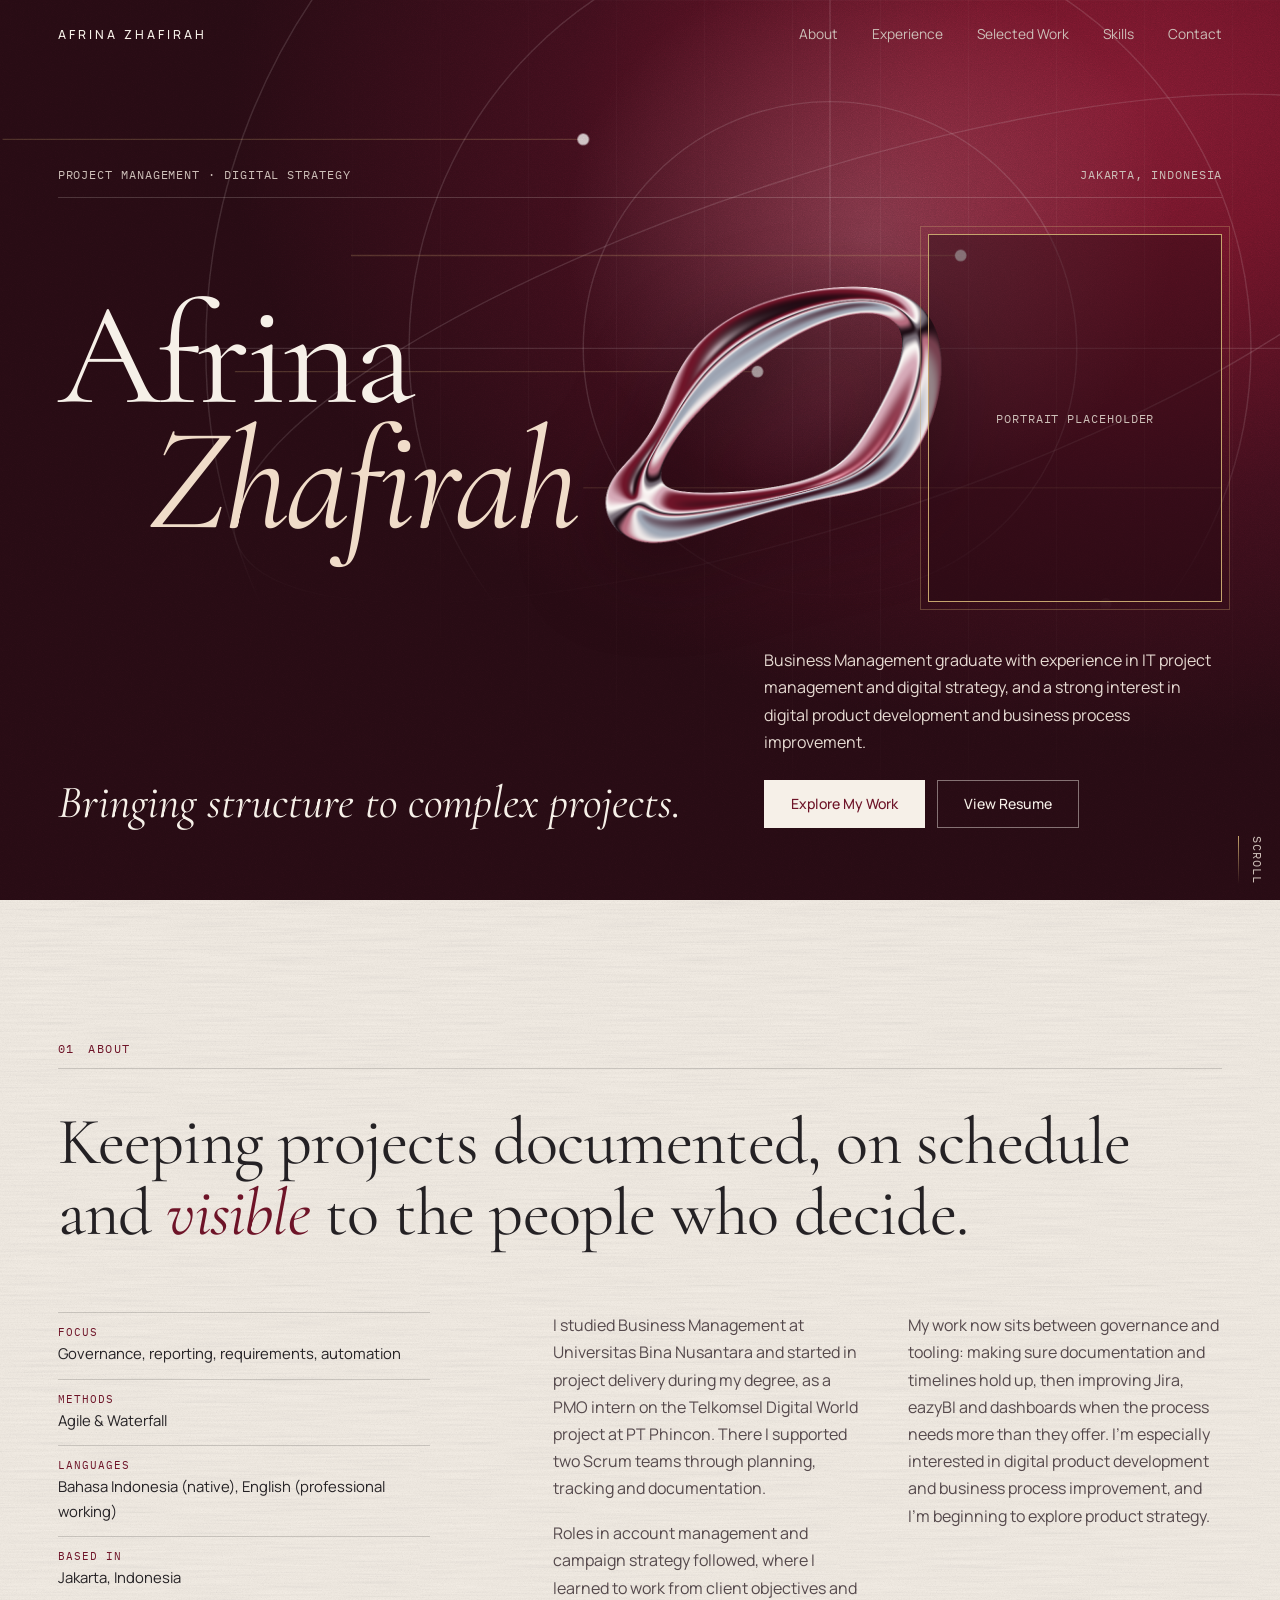
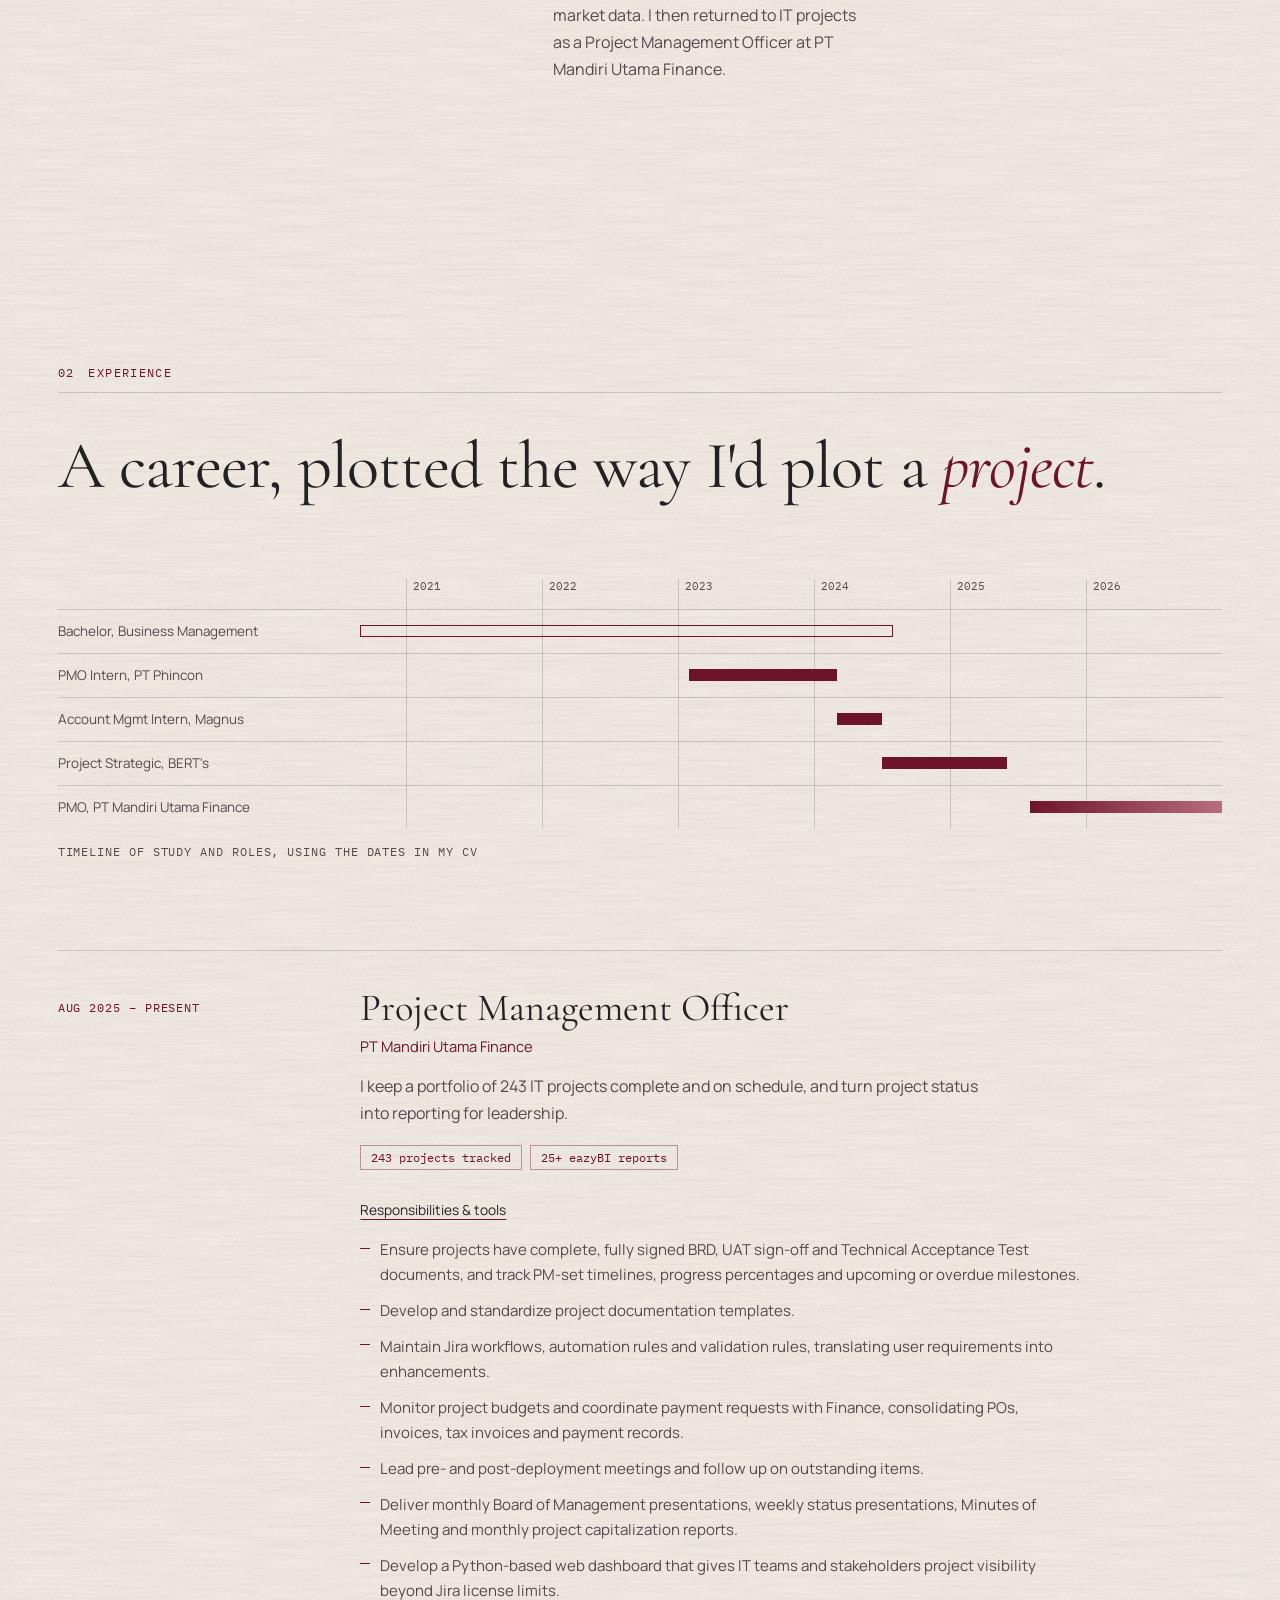
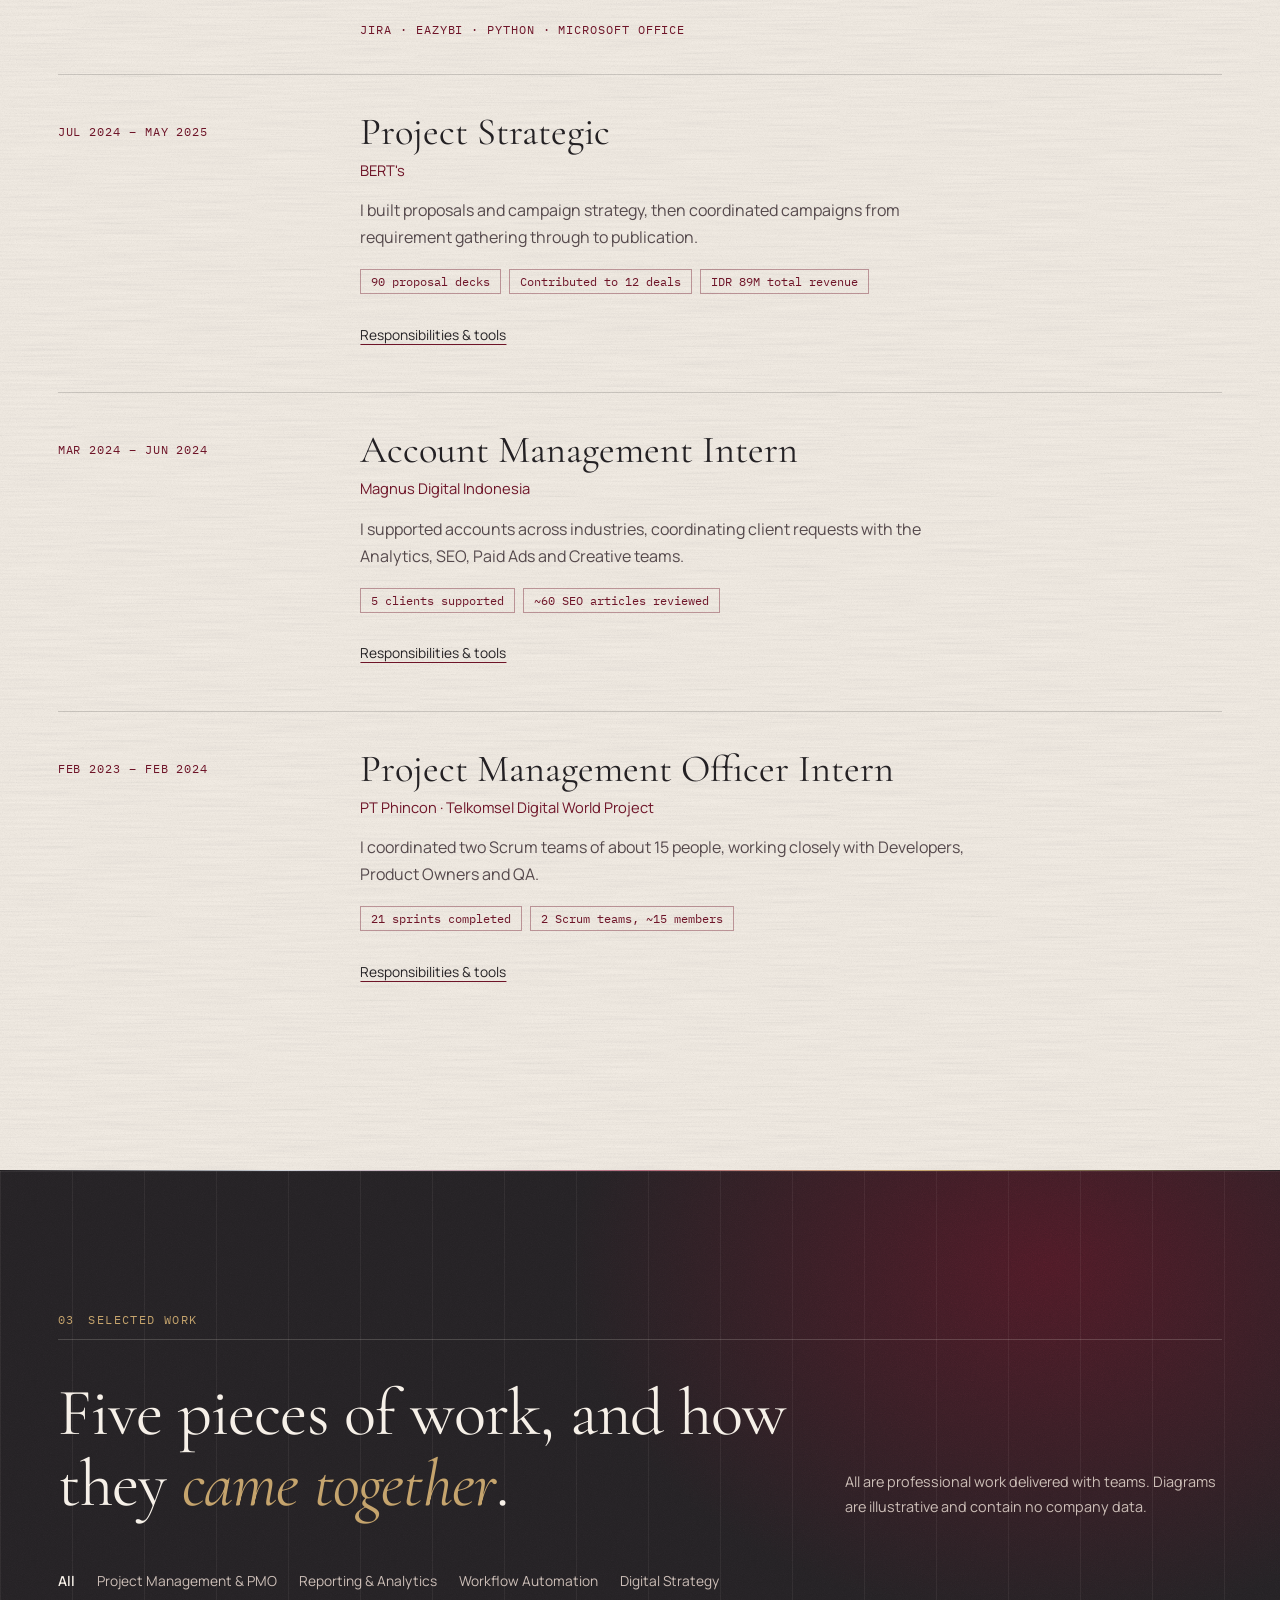
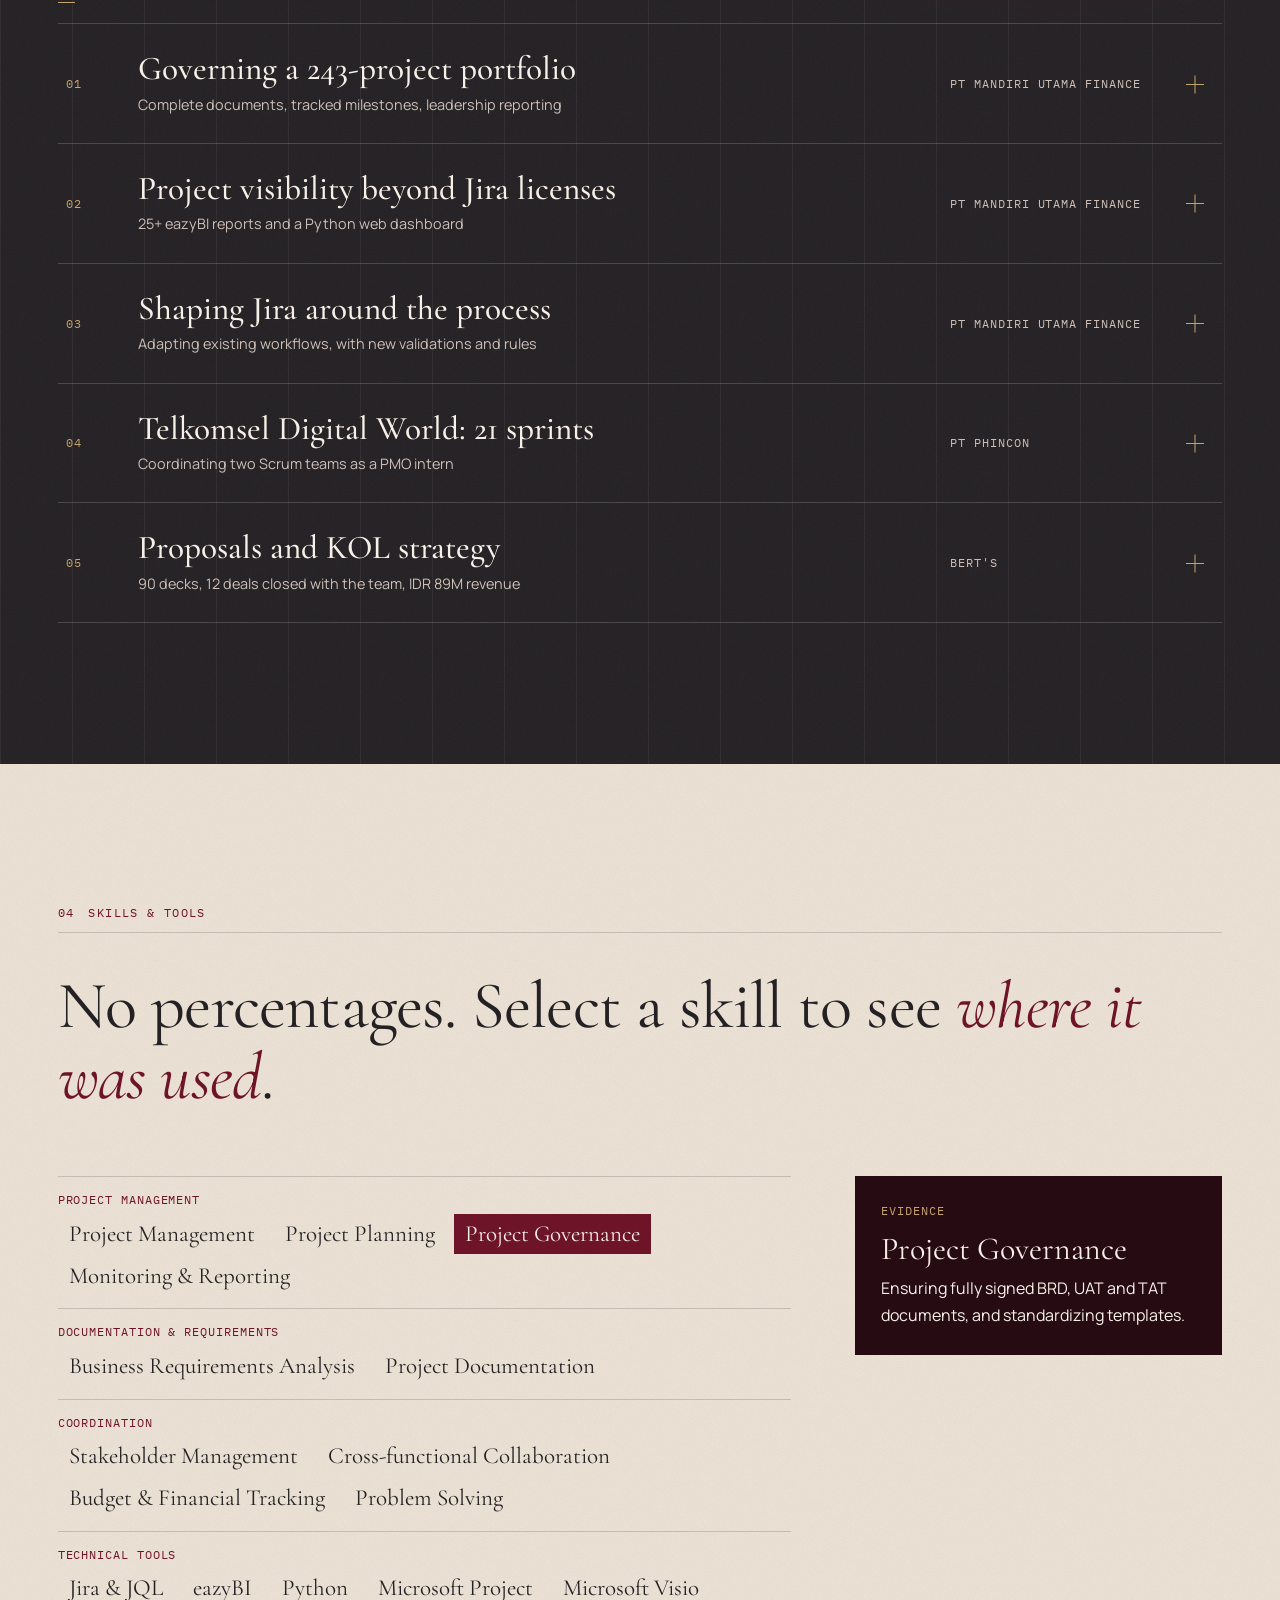
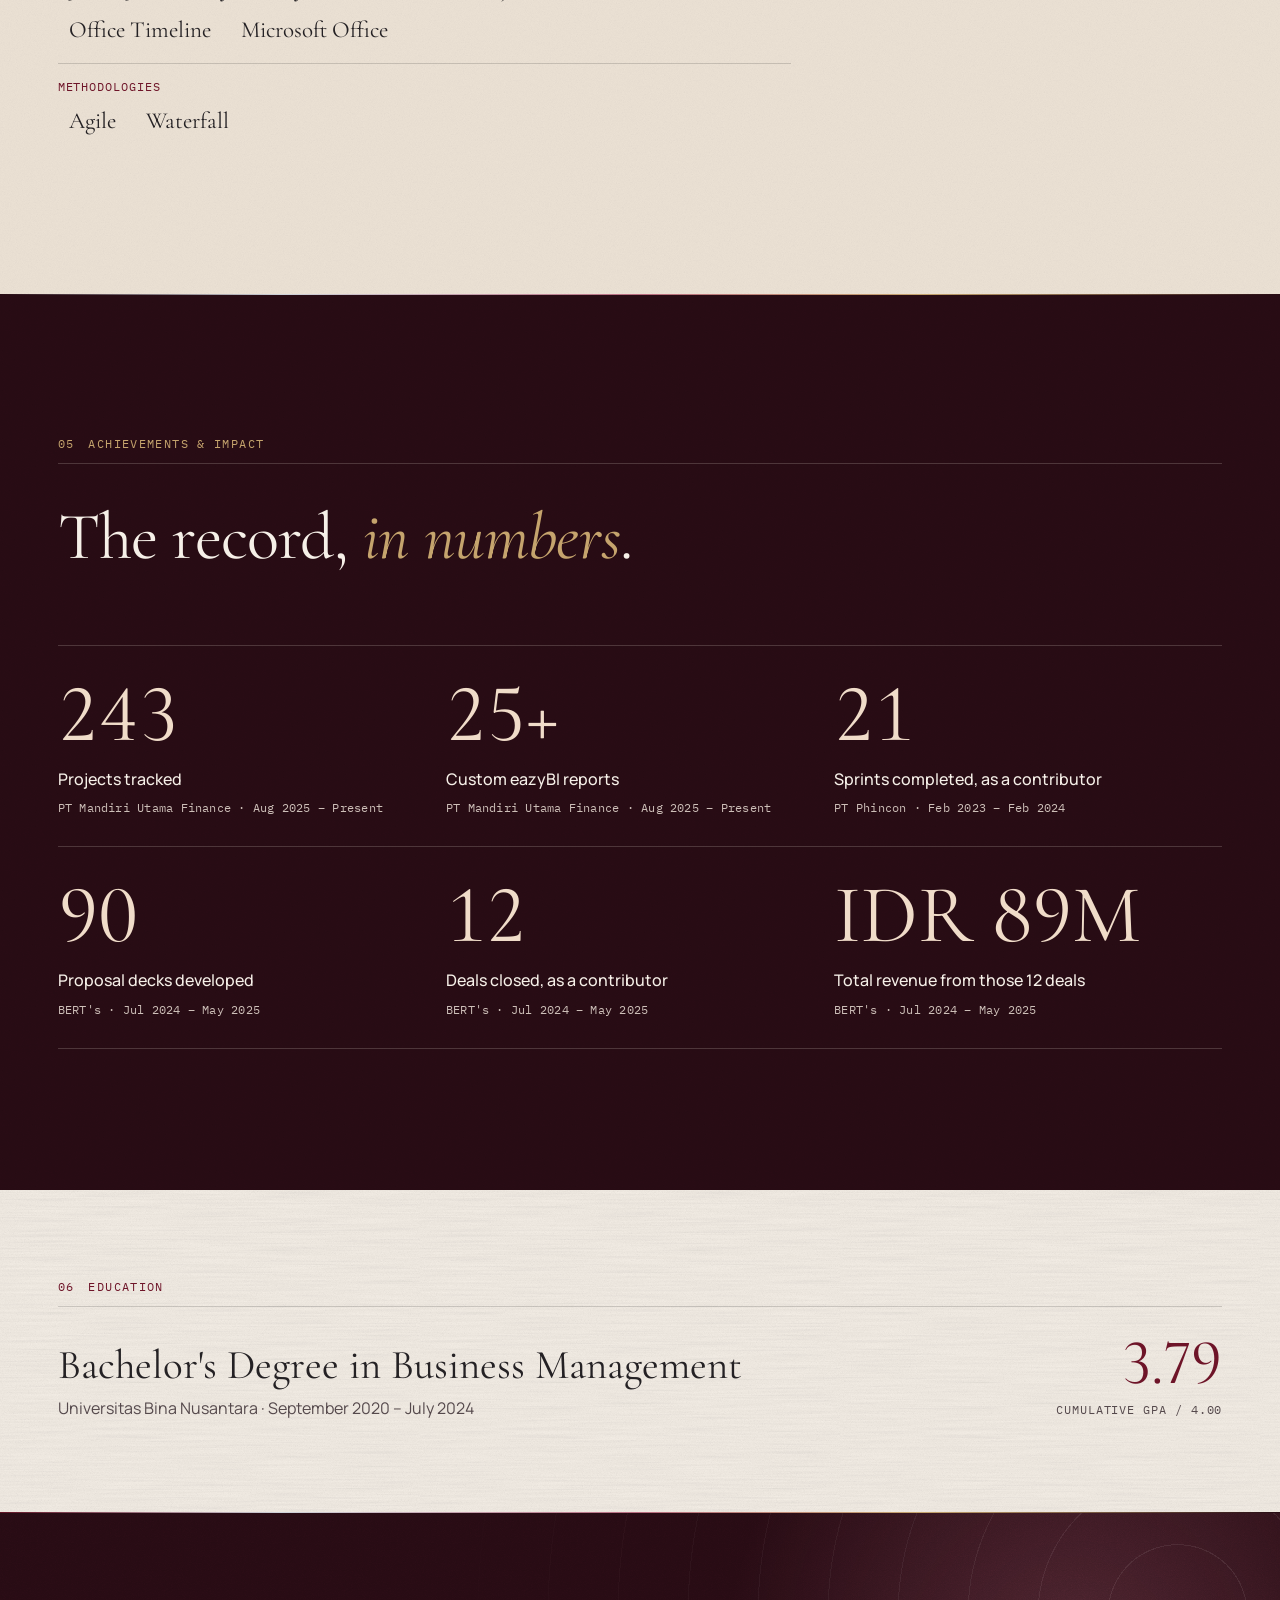
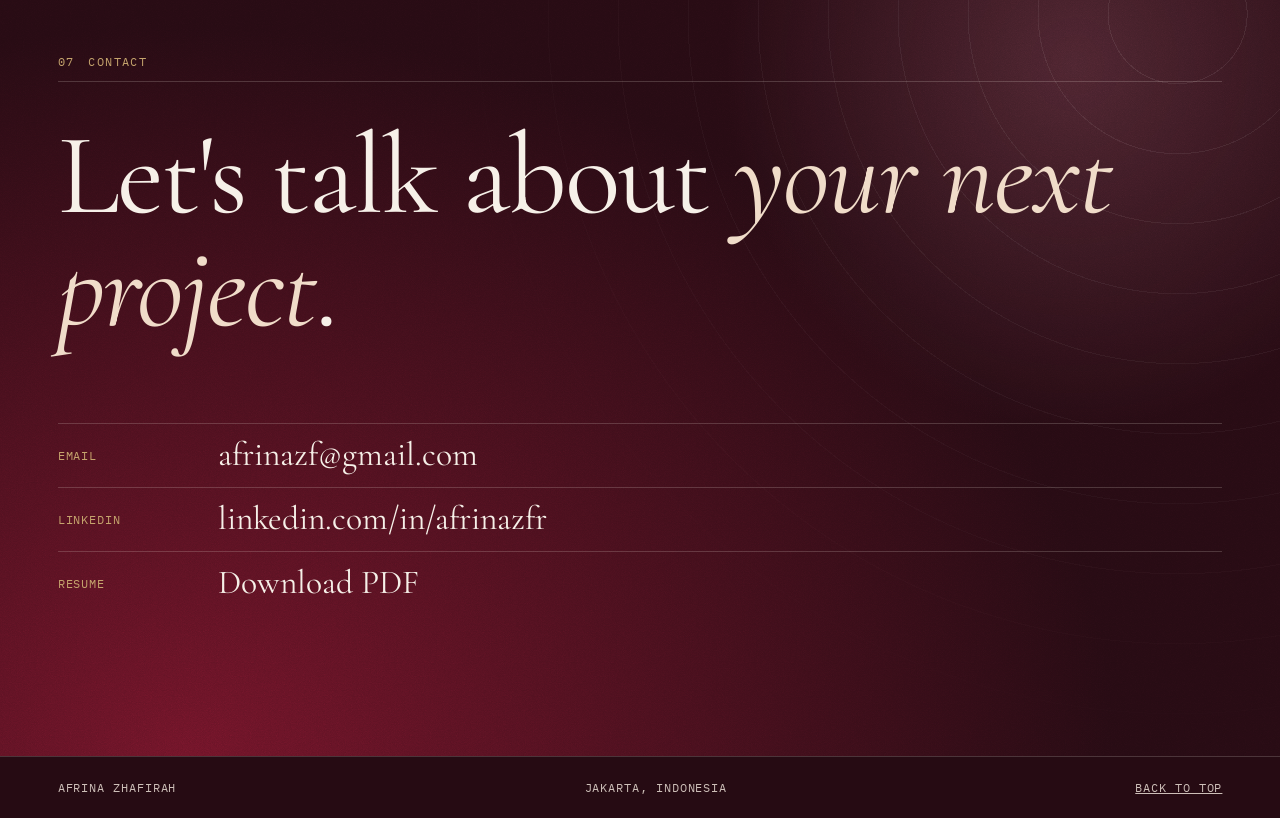
==== index.html @ c32d0773 "Add files via upload Version 1" ====
<!doctype html>
<html lang="en">
<head>
  <meta charset="utf-8">
  <meta name="viewport" content="width=device-width, initial-scale=1">
  <title>Afrina Zhafirah | Project Management &amp; Digital Strategy</title>
  <meta name="description" content="Portfolio of Afrina Zhafirah, a Business Management graduate in Jakarta with experience in IT project management and digital strategy.">
  <meta property="og:title" content="Afrina Zhafirah | Project Management &amp; Digital Strategy">
  <meta property="og:description" content="Bringing structure to complex projects: IT project management, digital strategy and business process improvement.">
  <meta property="og:type" content="website">
  <meta name="theme-color" content="#260B13">
  <link rel="icon" href="assets/favicon.svg" type="image/svg+xml">
  <link rel="preconnect" href="https://fonts.googleapis.com">
  <link rel="preconnect" href="https://fonts.gstatic.com" crossorigin>
  <link href="https://fonts.googleapis.com/css2?family=Cormorant+Garamond:ital,wght@0,400;0,500;0,600;1,400;1,500&family=IBM+Plex+Mono:wght@400;500&family=Manrope:wght@400;500;600&display=swap" rel="stylesheet">
  <link rel="stylesheet" href="css/styles.css">
  <script>document.documentElement.classList.add('js')</script>
</head>
<body>
  <a class="skip" href="#main">Skip to content</a>

  <header class="nav" id="nav">
    <div class="nav__inner">
      <a class="nav__mark" href="#top">Afrina Zhafirah</a>
      <button class="nav__toggle" id="navToggle" aria-expanded="false" aria-controls="navLinks">Menu</button>
      <nav id="navLinks" class="nav__links" aria-label="Primary">
        <a href="#about">About</a>
        <a href="#experience">Experience</a>
        <a href="#work">Selected Work</a>
        <a href="#skills">Skills</a>
        <a href="#contact">Contact</a>
      </nav>
    </div>
  </header>

  <main id="main">
    <!-- HERO -->
    <section class="hero" id="top">
      <svg class="hero__lines" viewBox="0 0 1000 620" preserveAspectRatio="xMaxYMid slice" aria-hidden="true">
        <g class="orbits">
          <circle cx="690" cy="240" r="170"/><circle cx="690" cy="240" r="290"/><circle cx="690" cy="240" r="430"/>
          <ellipse cx="690" cy="240" rx="430" ry="120" transform="rotate(-18 690 240)"/>
          <path d="M690 0V480M250 240H1000"/>
        </g>
        <g class="bars">
          <path d="M120 96H520"/><path d="M360 176H780"/><path d="M280 256H640"/>
          <path d="M520 336H960"/><path d="M640 416H880"/><path d="M430 496H720"/>
        </g>
        <g class="nodes">
          <circle cx="520" cy="96" r="4"/><circle cx="780" cy="176" r="4"/><circle cx="640" cy="256" r="4"/>
          <circle cx="880" cy="416" r="4"/><circle cx="720" cy="496" r="4"/>
        </g>
      </svg>
      <div class="wrap hero__body">
        <p class="mono hero__tag"><span>Project Management · Digital Strategy</span><span>Jakarta, Indonesia</span></p>
        <div class="hero__top">
          <img class="chrome" src="assets/chrome.png" alt="" width="900" height="900" aria-hidden="true">
          <h1 class="hero__name"><span>Afrina</span> <em>Zhafirah</em></h1>
          <!-- Portrait: save your photo as assets/portrait.jpg and it replaces this placeholder. -->
          <figure class="portrait">
            <figcaption class="mono">Portrait placeholder</figcaption>
            <img src="assets/portrait.jpg" alt="Portrait of Afrina Zhafirah" onerror="this.remove()">
          </figure>
        </div>
        <div class="hero__foot">
          <div>
            <p class="hero__headline">Bringing structure to complex projects.</p>
          </div>
          <div>
            <p class="hero__intro">Business Management graduate with experience in IT project management and digital strategy, and a strong interest in digital product development and business process improvement.</p>
            <div class="hero__cta">
              <a class="btn btn--primary" href="#work">Explore My Work</a>
              <a class="btn btn--ghost" href="resume.html">View Resume</a>
            </div>
          </div>
        </div>
      </div>
      <a class="hero__scroll mono" href="#about">Scroll<span aria-hidden="true"></span></a>
    </section>

    <!-- ABOUT -->
    <section class="sec sec--ivory" id="about">
      <div class="wrap about">
        <p class="label reveal"><span>01</span> About</p>
        <h2 class="display reveal">Keeping projects documented, on schedule and <em>visible</em> to the people who decide.</h2>
        <div class="about__text reveal">
          <p>I studied Business Management at Universitas Bina Nusantara and started in project delivery during my degree, as a PMO intern on the Telkomsel Digital World project at PT Phincon. There I supported two Scrum teams through planning, tracking and documentation.</p>
          <p>Roles in account management and campaign strategy followed, where I learned to work from client objectives and market data. I then returned to IT projects as a Project Management Officer at PT Mandiri Utama Finance.</p>
          <p>My work now sits between governance and tooling: making sure documentation and timelines hold up, then improving Jira, eazyBI and dashboards when the process needs more than they offer. I'm especially interested in digital product development and business process improvement, and I'm beginning to explore product strategy.</p>
        </div>
        <dl class="facts reveal">
          <div><dt>Focus</dt><dd>Governance, reporting, requirements, automation</dd></div>
          <div><dt>Methods</dt><dd>Agile &amp; Waterfall</dd></div>
          <div><dt>Languages</dt><dd>Bahasa Indonesia (native), English (professional working)</dd></div>
          <div><dt>Based in</dt><dd>Jakarta, Indonesia</dd></div>
        </dl>
      </div>
    </section>

    <!-- EXPERIENCE -->
    <section class="sec sec--ivory" id="experience">
      <div class="wrap">
        <p class="label reveal"><span>02</span> Experience</p>
        <h2 class="display reveal">A career, plotted the way I'd plot a <em>project</em>.</h2>
        <figure class="gantt reveal" aria-labelledby="ganttCap">
          <div id="gantt" class="gantt__chart"></div>
          <figcaption id="ganttCap" class="mono">Timeline of study and roles, using the dates in my CV</figcaption>
        </figure>

        <div class="timeline">
          <article class="role reveal">
            <p class="role__date mono">Aug 2025 – Present</p>
            <div>
              <h3>Project Management Officer</h3>
              <p class="role__co">PT Mandiri Utama Finance</p>
              <p class="role__sum">I keep a portfolio of 243 IT projects complete and on schedule, and turn project status into reporting for leadership.</p>
              <ul class="chips"><li>243 projects tracked</li><li>25+ eazyBI reports</li></ul>
              <details open>
                <summary>Responsibilities &amp; tools</summary>
                <ul class="ticks">
                  <li>Ensure projects have complete, fully signed BRD, UAT sign-off and Technical Acceptance Test documents, and track PM-set timelines, progress percentages and upcoming or overdue milestones.</li>
                  <li>Develop and standardize project documentation templates.</li>
                  <li>Maintain Jira workflows, automation rules and validation rules, translating user requirements into enhancements.</li>
                  <li>Monitor project budgets and coordinate payment requests with Finance, consolidating POs, invoices, tax invoices and payment records.</li>
                  <li>Lead pre- and post-deployment meetings and follow up on outstanding items.</li>
                  <li>Deliver monthly Board of Management presentations, weekly status presentations, Minutes of Meeting and monthly project capitalization reports.</li>
                  <li>Develop a Python-based web dashboard that gives IT teams and stakeholders project visibility beyond Jira license limits.</li>
                </ul>
                <p class="tools mono">Jira · eazyBI · Python · Microsoft Office</p>
              </details>
            </div>
          </article>

          <article class="role reveal">
            <p class="role__date mono">Jul 2024 – May 2025</p>
            <div>
              <h3>Project Strategic</h3>
              <p class="role__co">BERT's</p>
              <p class="role__sum">I built proposals and campaign strategy, then coordinated campaigns from requirement gathering through to publication.</p>
              <ul class="chips"><li>90 proposal decks</li><li>Contributed to 12 deals</li><li>IDR 89M total revenue</li></ul>
              <details>
                <summary>Responsibilities &amp; tools</summary>
                <ul class="ticks">
                  <li>Prepared campaign concepts, budget projections and recommendations from client objectives, market research and competitor benchmarking.</li>
                  <li>Enhanced Instagram performance forecasting for Reels and Feed with additional data and insights.</li>
                  <li>Streamlined KOL selection for Skin1004 SBD and Year-End campaigns, supporting 10 successful deals across Micro, Macro and Mega tiers.</li>
                  <li>Coordinated requirements, timelines, KOL briefing, content review, revisions and publication.</li>
                  <li>Managed client communication and stakeholder coordination to meet agreed scope and timeline.</li>
                </ul>
                <p class="tools mono">Market research · Competitor benchmarking · Budget projection · Forecasting</p>
              </details>
            </div>
          </article>

          <article class="role reveal">
            <p class="role__date mono">Mar 2024 – Jun 2024</p>
            <div>
              <h3>Account Management Intern</h3>
              <p class="role__co">Magnus Digital Indonesia</p>
              <p class="role__sum">I supported accounts across industries, coordinating client requests with the Analytics, SEO, Paid Ads and Creative teams.</p>
              <ul class="chips"><li>5 clients supported</li><li>~60 SEO articles reviewed</li></ul>
              <details>
                <summary>Responsibilities &amp; tools</summary>
                <ul class="ticks">
                  <li>Coordinated client requests and project deliverables to meet agreed timelines.</li>
                  <li>Collaborated across teams on digital marketing strategies aligned with client objectives.</li>
                  <li>Reviewed articles for content quality, editorial plans and SEO requirements.</li>
                  <li>Presented campaign plans, performance reports and post-campaign analyses against KPIs.</li>
                  <li>Coordinated revisions and followed up on client feedback before final delivery.</li>
                </ul>
                <p class="tools mono">Campaign planning · KPI reporting · SEO review</p>
              </details>
            </div>
          </article>

          <article class="role reveal">
            <p class="role__date mono">Feb 2023 – Feb 2024</p>
            <div>
              <h3>Project Management Officer Intern</h3>
              <p class="role__co">PT Phincon · Telkomsel Digital World Project</p>
              <p class="role__sum">I coordinated two Scrum teams of about 15 people, working closely with Developers, Product Owners and QA.</p>
              <ul class="chips"><li>21 sprints completed</li><li>2 Scrum teams, ~15 members</li></ul>
              <details>
                <summary>Responsibilities &amp; tools</summary>
                <ul class="ticks">
                  <li>Facilitated daily Scrum meetings and organized Sprint Planning, Demos and Retrospectives.</li>
                  <li>Maintained Gantt timelines, tracked daily progress and monitored sprints through Kanban boards.</li>
                  <li>Monitored development and QA testing, followed up on pending tasks and addressed blockers.</li>
                  <li>Prepared Software Requirements Specifications, Impact Analysis and User Testing Sign-offs.</li>
                </ul>
                <p class="tools mono">Scrum · Kanban · Gantt charts · SRS · Impact Analysis</p>
              </details>
            </div>
          </article>
        </div>
      </div>
    </section>

    <!-- WORK -->
    <section class="sec sec--dark" id="work">
      <div class="wrap">
        <p class="label reveal"><span>03</span> Selected Work</p>
        <div class="work__head">
          <h2 class="display reveal">Five pieces of work, and how they <em>came together</em>.</h2>
          <p class="note reveal">All are professional work delivered with teams. Diagrams are illustrative and contain no company data.</p>
        </div>
        <div class="filters reveal" role="group" aria-label="Filter projects by category">
          <button aria-pressed="true" data-filter="all">All</button>
          <button aria-pressed="false" data-filter="pmo">Project Management &amp; PMO</button>
          <button aria-pressed="false" data-filter="reporting">Reporting &amp; Analytics</button>
          <button aria-pressed="false" data-filter="automation">Workflow Automation</button>
          <button aria-pressed="false" data-filter="strategy">Digital Strategy</button>
        </div>

        <div class="cases" id="cases">
          <details class="case reveal" data-cat="pmo reporting">
            <summary>
              <span class="case__no mono">01</span>
              <span class="case__title"><strong>Governing a 243-project portfolio</strong><small>Complete documents, tracked milestones, leadership reporting</small></span>
              <span class="case__org mono">PT Mandiri Utama Finance</span>
              <span class="case__plus" aria-hidden="true"></span>
            </summary>
            <div class="case__body">
              <div class="case__fig">
                <svg viewBox="0 0 320 200" role="img" aria-label="Illustrative diagram: documents pass through three sign-off gates">
                  <path class="ln" d="M20 100H300"/>
                  <g class="gate"><circle cx="70" cy="100" r="22"/><circle cx="160" cy="100" r="22"/><circle cx="250" cy="100" r="22"/></g>
                  <g class="tx"><text x="70" y="104">BRD</text><text x="160" y="104">UAT</text><text x="250" y="104">TAT</text></g>
                </svg>
                <p class="mono">Illustrative</p>
              </div>
              <dl class="study">
                <div><dt>Context</dt><dd>A PMO portfolio of 243 projects, with timelines set by project managers and leadership needing regular status.</dd></div>
                <div><dt>Challenge</dt><dd>Every project needs complete, fully signed BRD, UAT and TAT documents while staying on schedule.</dd></div>
                <div><dt>Approach</dt><dd>Standardized documentation templates, then tracked timelines, progress percentages and milestones consistently.</dd></div>
                <div><dt>Execution</dt><dd>I follow up on upcoming and overdue milestones, lead pre- and post-deployment meetings, and coordinate budget and payment records with Finance.</dd></div>
                <div><dt>Outcome</dt><dd>A regular reporting rhythm: monthly Board of Management presentations, weekly status presentations, MoM with follow-ups and monthly capitalization reports.</dd></div>
                <div><dt>My role</dt><dd>Project Management Officer</dd></div>
                <div><dt>Tools</dt><dd>Jira, eazyBI, Microsoft Office</dd></div>
              </dl>
            </div>
          </details>

          <details class="case reveal" data-cat="reporting automation">
            <summary>
              <span class="case__no mono">02</span>
              <span class="case__title"><strong>Project visibility beyond Jira licenses</strong><small>25+ eazyBI reports and a Python web dashboard</small></span>
              <span class="case__org mono">PT Mandiri Utama Finance</span>
              <span class="case__plus" aria-hidden="true"></span>
            </summary>
            <div class="case__body">
              <div class="case__fig">
                <svg viewBox="0 0 320 200" role="img" aria-label="Illustrative diagram: Jira data flows into eazyBI reports and a web dashboard">
                  <path class="ln" d="M96 100C140 100 140 56 190 56M96 100C140 100 140 144 190 144"/>
                  <g class="box"><rect x="20" y="78" width="76" height="44"/><rect x="190" y="34" width="110" height="44"/><rect x="190" y="122" width="110" height="44"/></g>
                  <g class="tx"><text x="58" y="104">Jira</text><text x="245" y="60">eazyBI</text><text x="245" y="148">Dashboard</text></g>
                </svg>
                <p class="mono">Illustrative</p>
              </div>
              <dl class="study">
                <div><dt>Context</dt><dd>IT teams and project stakeholders need project visibility, including people without a Jira license.</dd></div>
                <div><dt>Challenge</dt><dd>Jira license limits, plus reporting gaps in both Jira and eazyBI.</dd></div>
                <div><dt>Approach</dt><dd>Use eazyBI where it fits, and build a separate web layer where it doesn't.</dd></div>
                <div><dt>Execution</dt><dd>I develop and maintain 25+ custom eazyBI for Jira reports, and a Python-based web dashboard for IT teams and stakeholders.</dd></div>
                <div><dt>Outcome</dt><dd>Monitoring and reporting supported by 25+ custom reports, with a dashboard designed to provide visibility without Jira license limits.</dd></div>
                <div><dt>My role</dt><dd>Project Management Officer; report and dashboard developer</dd></div>
                <div><dt>Tools</dt><dd>Jira, eazyBI, Python</dd></div>
              </dl>
            </div>
          </details>

          <details class="case reveal" data-cat="automation pmo">
            <summary>
              <span class="case__no mono">03</span>
              <span class="case__title"><strong>Shaping Jira around the process</strong><small>Adapting existing workflows, with new validations and rules</small></span>
              <span class="case__org mono">PT Mandiri Utama Finance</span>
              <span class="case__plus" aria-hidden="true"></span>
            </summary>
            <div class="case__body">
              <div class="case__fig">
                <svg viewBox="0 0 320 200" role="img" aria-label="Illustrative diagram: an existing Jira workflow with a step changed for user needs, plus a new validation and a new automation rule attached to its transitions">
                  <path class="ln" d="M74 68H238"/>
                  <path class="ln ln--d" d="M156 68V112H110V140M232 68V140"/>
                  <g class="box"><rect x="10" y="50" width="64" height="36"/><rect x="86" y="50" width="64" height="36"/><rect x="238" y="50" width="64" height="36"/><rect class="new" x="162" y="50" width="64" height="36"/></g>
                  <g class="box"><rect x="50" y="140" width="120" height="36"/><rect x="180" y="140" width="120" height="36"/></g>
                  <g class="tx"><text x="42" y="72">To Do</text><text x="118" y="72">Doing</text><text class="on-gold" x="194" y="72">Changed</text><text x="270" y="72">Done</text><text x="110" y="162">+ Validation</text><text x="240" y="162">+ New rule</text><text x="156" y="28">Existing workflow</text></g>
                </svg>
                <p class="mono">Illustrative</p>
              </div>
              <dl class="study">
                <div><dt>Context</dt><dd>Project management processes run through Jira, and users bring requirements the standard setup doesn't cover.</dd></div>
                <div><dt>Challenge</dt><dd>Improving the process while working around system limitations.</dd></div>
                <div><dt>Approach</dt><dd>Start from the existing workflow and what users need from it, then change only what the process requires.</dd></div>
                <div><dt>Execution</dt><dd>I adjust existing Jira workflows to fit user needs, and add new validations and automation rules where they're required.</dd></div>
                <div><dt>Outcome</dt><dd>Workflows, validations and automation rules that follow how project management processes actually run.</dd></div>
                <div><dt>My role</dt><dd>Project Management Officer; Jira workflow maintainer</dd></div>
                <div><dt>Tools</dt><dd>Jira, including JQL</dd></div>
              </dl>
            </div>
          </details>

          <details class="case reveal" data-cat="pmo">
            <summary>
              <span class="case__no mono">04</span>
              <span class="case__title"><strong>Telkomsel Digital World: 21 sprints</strong><small>Coordinating two Scrum teams as a PMO intern</small></span>
              <span class="case__org mono">PT Phincon</span>
              <span class="case__plus" aria-hidden="true"></span>
            </summary>
            <div class="case__body">
              <div class="case__fig">
                <svg viewBox="0 0 320 200" role="img" aria-label="Illustrative diagram: repeating sprint cycles along a line">
                  <path class="ln" d="M20 100H300"/>
                  <path class="ln ln--b" d="M30 100a30 30 0 0 1 60 0a30 30 0 0 1 -60 0M100 100a30 30 0 0 1 60 0a30 30 0 0 1 -60 0M170 100a30 30 0 0 1 60 0a30 30 0 0 1 -60 0M240 100a30 30 0 0 1 60 0a30 30 0 0 1 -60 0"/>
                  <g class="tx"><text x="60" y="160">Plan</text><text x="130" y="160">Build</text><text x="200" y="160">Demo</text><text x="270" y="160">Retro</text></g>
                </svg>
                <p class="mono">Illustrative</p>
              </div>
              <dl class="study">
                <div><dt>Context</dt><dd>Two Scrum teams of about 15 members, with Developers, Product Owners and QA.</dd></div>
                <div><dt>Challenge</dt><dd>Keeping teams aligned and deliverables on schedule across sprints.</dd></div>
                <div><dt>Approach</dt><dd>Daily Scrum, Sprint Planning, Demos and Retrospectives, backed by Gantt timelines and Kanban boards.</dd></div>
                <div><dt>Execution</dt><dd>I tracked development and QA progress, followed up on pending tasks, addressed blockers and maintained SRS, Impact Analysis and User Testing Sign-offs.</dd></div>
                <div><dt>Outcome</dt><dd>Contributed to the successful completion of 21 sprints.</dd></div>
                <div><dt>My role</dt><dd>Project Management Officer Intern</dd></div>
                <div><dt>Tools</dt><dd>Scrum, Kanban, Gantt charts</dd></div>
              </dl>
            </div>
          </details>

          <details class="case reveal" data-cat="strategy">
            <summary>
              <span class="case__no mono">05</span>
              <span class="case__title"><strong>Proposals and KOL strategy</strong><small>90 decks, 12 deals closed with the team, IDR 89M revenue</small></span>
              <span class="case__org mono">BERT's</span>
              <span class="case__plus" aria-hidden="true"></span>
            </summary>
            <div class="case__body">
              <div class="case__fig">
                <svg viewBox="0 0 320 200" role="img" aria-label="Illustrative diagram: three influencer tiers, Micro, Macro and Mega">
                  <g class="gate"><circle cx="70" cy="110" r="22"/><circle cx="150" cy="110" r="36"/><circle cx="250" cy="110" r="52"/></g>
                  <g class="tx"><text x="70" y="114">Micro</text><text x="150" y="114">Macro</text><text x="250" y="114">Mega</text></g>
                </svg>
                <p class="mono">Illustrative</p>
              </div>
              <dl class="study">
                <div><dt>Context</dt><dd>Proposal and campaign work across multiple community categories, including Skin1004 SBD and Year-End campaigns.</dd></div>
                <div><dt>Challenge</dt><dd>Matching concepts, budgets and KOL choices to each client's objectives.</dd></div>
                <div><dt>Approach</dt><dd>Market research, competitor benchmarking and Instagram performance forecasting for Reels and Feed.</dd></div>
                <div><dt>Execution</dt><dd>I developed proposal decks and budget projections, streamlined KOL selection, and coordinated briefing, content review, revisions and publication.</dd></div>
                <div><dt>Outcome</dt><dd>90 proposal decks, contributing to 12 closed deals worth IDR 89 million in total revenue; KOL selection supported 10 successful deals across tiers.</dd></div>
                <div><dt>My role</dt><dd>Project Strategic</dd></div>
                <div><dt>Tools</dt><dd>Market research, benchmarking, forecasting</dd></div>
              </dl>
            </div>
          </details>
        </div>
      </div>
    </section>

    <!-- SKILLS -->
    <section class="sec sec--sand" id="skills">
      <div class="wrap">
        <p class="label reveal"><span>04</span> Skills &amp; Tools</p>
        <h2 class="display reveal">No percentages. Select a skill to see <em>where it was used</em>.</h2>
        <div class="skills reveal">
          <div class="skills__groups" id="skillGroups">
            <div><h3 class="mono">Project Management</h3>
              <button data-e="Tracking PM-set timelines, progress and milestones across 243 projects at PT Mandiri Utama Finance.">Project Management</button>
              <button data-e="Gantt timelines and sprint planning support on the Telkomsel Digital World project.">Project Planning</button>
              <button data-e="Ensuring fully signed BRD, UAT and TAT documents, and standardizing templates.">Project Governance</button>
              <button data-e="Board of Management and weekly status presentations, MoM and capitalization reports.">Monitoring &amp; Reporting</button>
            </div>
            <div><h3 class="mono">Documentation &amp; Requirements</h3>
              <button data-e="Gathering user requirements and translating them into Jira enhancements; requirement gathering for campaigns at BERT's.">Business Requirements Analysis</button>
              <button data-e="BRD, UAT sign-off, TAT, SRS, Impact Analysis and User Testing Sign-offs.">Project Documentation</button>
            </div>
            <div><h3 class="mono">Coordination</h3>
              <button data-e="Leadership reporting, and client communication at BERT's and Magnus Digital Indonesia.">Stakeholder Management</button>
              <button data-e="Developers, POs and QA at Phincon; Analytics, SEO, Paid Ads and Creative at Magnus; Finance at Mandiri Utama Finance.">Cross-functional Collaboration</button>
              <button data-e="Monitoring project budgets and consolidating POs, invoices, tax invoices and payment records with Finance.">Budget &amp; Financial Tracking</button>
              <button data-e="Addressing sprint blockers, and building solutions to overcome system limitations in Jira.">Problem Solving</button>
            </div>
            <div><h3 class="mono">Technical Tools</h3>
              <button data-e="Workflows, automation rules, validation rules and JQL at PT Mandiri Utama Finance.">Jira &amp; JQL</button>
              <button data-e="25+ custom eazyBI for Jira reports for project monitoring and reporting.">eazyBI</button>
              <button data-e="A Python-based web dashboard for IT teams and project stakeholders.">Python</button>
              <button data-e="Listed as a technical skill in my CV.">Microsoft Project</button>
              <button data-e="Listed as a technical skill in my CV.">Microsoft Visio</button>
              <button data-e="Listed as a technical skill in my CV.">Office Timeline</button>
              <button data-e="Excel, Word and PowerPoint, listed as technical skills in my CV.">Microsoft Office</button>
            </div>
            <div><h3 class="mono">Methodologies</h3>
              <button data-e="Two Scrum teams through 21 sprints on the Telkomsel Digital World project.">Agile</button>
              <button data-e="Listed as a methodology in my CV, alongside Agile.">Waterfall</button>
            </div>
          </div>
          <aside class="skills__panel" aria-live="polite">
            <p class="mono">Evidence</p>
            <p class="skills__name" id="skillName">Project Governance</p>
            <p id="skillText">Ensuring fully signed BRD, UAT and TAT documents, and standardizing templates.</p>
          </aside>
        </div>
      </div>
    </section>

    <!-- IMPACT -->
    <section class="sec sec--cherry" id="impact">
      <div class="wrap">
        <p class="label reveal"><span>05</span> Achievements &amp; Impact</p>
        <h2 class="display reveal">The record, <em>in numbers</em>.</h2>
        <div class="ledger">
          <div class="reveal"><p class="num" data-count="243">243</p><h3>Projects tracked</h3><p class="mono">PT Mandiri Utama Finance · Aug 2025 – Present</p></div>
          <div class="reveal"><p class="num" data-count="25" data-suffix="+">25+</p><h3>Custom eazyBI reports</h3><p class="mono">PT Mandiri Utama Finance · Aug 2025 – Present</p></div>
          <div class="reveal"><p class="num" data-count="21">21</p><h3>Sprints completed, as a contributor</h3><p class="mono">PT Phincon · Feb 2023 – Feb 2024</p></div>
          <div class="reveal"><p class="num" data-count="90">90</p><h3>Proposal decks developed</h3><p class="mono">BERT's · Jul 2024 – May 2025</p></div>
          <div class="reveal"><p class="num" data-count="12">12</p><h3>Deals closed, as a contributor</h3><p class="mono">BERT's · Jul 2024 – May 2025</p></div>
          <div class="reveal"><p class="num" data-count="89" data-prefix="IDR " data-suffix="M">IDR 89M</p><h3>Total revenue from those 12 deals</h3><p class="mono">BERT's · Jul 2024 – May 2025</p></div>
        </div>
      </div>
    </section>

    <!-- EDUCATION -->
    <section class="sec sec--ivory sec--tight" id="education">
      <div class="wrap edu reveal">
        <p class="label"><span>06</span> Education</p>
        <div>
          <h2>Bachelor's Degree in Business Management</h2>
          <p>Universitas Bina Nusantara · September 2020 – July 2024</p>
        </div>
        <p class="edu__gpa"><strong>3.79</strong><span class="mono">Cumulative GPA / 4.00</span></p>
      </div>
    </section>

    <!-- CONTACT -->
    <section class="sec contact" id="contact">
      <div class="wrap">
        <p class="label reveal"><span>07</span> Contact</p>
        <h2 class="contact__title reveal">Let's talk about <em>your next project</em>.</h2>
        <ul class="contact__links reveal">
          <li><span class="mono">Email</span><a href="mailto:afrinazf@gmail.com">afrinazf@gmail.com</a></li>
          <li><span class="mono">LinkedIn</span><a href="https://www.linkedin.com/in/afrinazfr/" target="_blank" rel="noopener">linkedin.com/in/afrinazfr</a></li>
          <li><span class="mono">Resume</span><a href="assets/Afrina-Zhafirah-Resume.pdf" download>Download PDF</a></li>
        </ul>
      </div>
    </section>
  </main>

  <footer class="foot">
    <div class="wrap mono"><span>Afrina Zhafirah</span><span>Jakarta, Indonesia</span><a href="#top">Back to top</a></div>
  </footer>

  <script src="js/main.js"></script>
</body>
</html>
---- css/styles.css ----
:root {
  --burgundy: #6E1428;
  --cherry: #260B13;
  --ivory: #F6F0E8;
  --sand: #ECE2D5;
  --gold: #C5A46D;
  --charcoal: #242124;
  --rose: #B86D80;
  --ink-soft: #55494C;
  --on-dark-soft: #CDBFB8;
  --line-light: rgba(36, 33, 36, .18);
  --line-dark: rgba(246, 240, 232, .18);
  --serif: 'Cormorant Garamond', Georgia, serif;
  --sans: 'Manrope', system-ui, sans-serif;
  --mono: 'IBM Plex Mono', Consolas, monospace;
  --gutter: clamp(16px, 4.5vw, 64px);
  --ease: cubic-bezier(.2, .7, .2, 1);
  --grain: url("data:image/svg+xml,%3Csvg xmlns='http://www.w3.org/2000/svg' width='220' height='220'%3E%3Cfilter id='n'%3E%3CfeTurbulence type='fractalNoise' baseFrequency='.85' numOctaves='3' stitchTiles='stitch'/%3E%3CfeColorMatrix type='saturate' values='0'/%3E%3C/filter%3E%3Crect width='100%25' height='100%25' filter='url(%23n)'/%3E%3C/svg%3E");
  --weave: repeating-linear-gradient(45deg, rgba(246, 240, 232, .05) 0 1px, transparent 1px 5px), repeating-linear-gradient(-45deg, rgba(246, 240, 232, .05) 0 1px, transparent 1px 5px);
}

*, *::before, *::after { box-sizing: border-box; }
html { scroll-behavior: smooth; scroll-padding-top: 72px; -webkit-text-size-adjust: 100%; }
body { margin: 0; background: var(--ivory); color: var(--charcoal); font: 400 1rem/1.7 var(--sans); -webkit-font-smoothing: antialiased; }
h1, h2, h3, p, dl, dd, ul, figure { margin: 0; padding: 0; }
ul { list-style: none; }
a { color: inherit; }
button { font: inherit; color: inherit; background: none; border: 0; cursor: pointer; }
em { font-style: italic; }
:focus-visible { outline: 2px solid var(--gold); outline-offset: 3px; }
.sec--ivory :focus-visible, .sec--sand :focus-visible { outline-color: var(--burgundy); }

.wrap { max-width: 1320px; margin: 0 auto; padding-inline: var(--gutter); }
.mono { font: 400 .72rem/1.5 var(--mono); letter-spacing: .08em; text-transform: uppercase; }
.skip { position: fixed; left: 16px; top: -60px; z-index: 30; padding: 10px 16px; background: var(--ivory); color: var(--burgundy); }
.skip:focus { top: 12px; }

/* Nav */
.nav { position: fixed; inset: 0 0 auto; z-index: 20; color: var(--ivory); transition: background .35s, border-color .35s; border-bottom: 1px solid transparent; }
.nav.is-stuck { background: rgba(38, 11, 19, .86); backdrop-filter: blur(12px); border-color: var(--line-dark); }
.nav__inner { max-width: 1320px; margin: 0 auto; padding: 0 var(--gutter); height: 68px; display: flex; align-items: center; justify-content: space-between; }
.nav__mark { font: 500 .78rem var(--sans); letter-spacing: .24em; text-transform: uppercase; text-decoration: none; }
.nav__links { display: flex; gap: 34px; }
.nav__links a { position: relative; padding: 8px 0; font-size: .86rem; text-decoration: none; color: var(--on-dark-soft); transition: color .25s; }
.nav__links a::after { content: ''; position: absolute; left: 0; right: 0; bottom: 2px; height: 1px; background: var(--gold); transform: scaleX(0); transform-origin: left; transition: transform .35s var(--ease); }
.nav__links a:hover, .nav__links a.is-active { color: var(--ivory); }
.nav__links a:hover::after, .nav__links a.is-active::after { transform: scaleX(1); }
.nav__toggle { display: none; min-height: 44px; padding: 0 2px; font: 500 .82rem var(--sans); letter-spacing: .08em; }

/* Hero */
.hero { position: relative; min-height: 100svh; display: flex; align-items: flex-end; overflow: hidden; color: var(--ivory); background: radial-gradient(90% 90% at 88% 12%, #7b1a30 0%, var(--burgundy) 18%, #3f0e1c 48%, var(--cherry) 78%); }
.hero::before { content: ''; position: absolute; inset: 0; pointer-events: none; opacity: .2; background: url(../assets/contour.svg) center / cover no-repeat; }
.hero::after { content: ''; position: absolute; inset: 0; pointer-events: none; opacity: .38; mix-blend-mode: overlay; background-image: var(--grain); }
.hero__lines { position: absolute; inset: 0; width: 100%; height: 100%; }
.hero__lines path { fill: none; }
.hero__lines .grid path { stroke: rgba(246, 240, 232, .07); stroke-width: 1; }
.hero__lines .bars path { stroke: var(--gold); stroke-opacity: .5; stroke-width: 1; stroke-dasharray: 500; stroke-dashoffset: 500; animation: draw 2.2s var(--ease) forwards; }
.hero__lines .bars path:nth-child(2) { animation-delay: .15s; }
.hero__lines .bars path:nth-child(3) { animation-delay: .3s; }
.hero__lines .bars path:nth-child(4) { animation-delay: .45s; }
.hero__lines .bars path:nth-child(5) { animation-delay: .6s; }
.hero__lines .bars path:nth-child(6) { animation-delay: .75s; }
.hero__lines .nodes circle { fill: var(--gold); opacity: 0; animation: appear .6s 1.8s forwards; }
@keyframes draw { to { stroke-dashoffset: 0; } }
@keyframes appear { to { opacity: .85; } }

.hero__body { position: relative; z-index: 1; width: 100%; padding-top: 110px; padding-bottom: 72px; }
.hero__tag { display: flex; justify-content: space-between; gap: 16px; padding-bottom: 14px; border-bottom: 1px solid var(--line-dark); color: var(--on-dark-soft); }
.hero__lines { opacity: .4; -webkit-mask-image: linear-gradient(#000 45%, transparent 68%); mask-image: linear-gradient(#000 45%, transparent 68%); }
.hero__top { display: grid; grid-template-columns: 1fr clamp(190px, min(23vw, 38vh), 330px); gap: clamp(20px, 4vw, 56px); align-items: center; margin: clamp(20px, 4vh, 40px) 0 clamp(28px, 5vh, 52px); }
.hero__name { font: 400 clamp(4.1rem, 11.4vw, 11rem)/.86 var(--serif); letter-spacing: -.025em; }
.portrait { position: relative; aspect-ratio: 4 / 5; display: grid; place-items: center; overflow: hidden; border: 1px solid var(--gold); outline: 1px solid rgba(197, 164, 109, .35); outline-offset: 7px; background: rgba(38, 11, 19, .45); color: var(--on-dark-soft); text-align: center; }
.portrait img { position: absolute; inset: 0; width: 100%; height: 100%; object-fit: cover; }
.hero__name span, .hero__name em { display: block; }
.hero__name em { padding-left: .62em; color: #F0DCC9; }
.hero__foot { display: grid; grid-template-columns: 7fr 5fr; gap: clamp(28px, 5vw, 80px); align-items: end; }
.hero__headline { font: italic 400 clamp(1.9rem, 3.6vw, 3.1rem)/1.1 var(--serif); }
.hero__intro { max-width: 46ch; color: #E6DAD2; }
.hero__cta { display: flex; flex-wrap: wrap; gap: 12px; margin-top: 24px; }
.btn { display: inline-flex; align-items: center; min-height: 48px; padding: 0 26px; font-size: .88rem; font-weight: 500; text-decoration: none; border: 1px solid transparent; transition: background .3s, color .3s, border-color .3s; }
.btn--primary { background: var(--ivory); color: var(--burgundy); }
.btn--primary:hover { background: var(--gold); color: var(--cherry); }
.btn--ghost { border-color: rgba(246, 240, 232, .45); }
.btn--ghost:hover { border-color: var(--gold); color: var(--gold); }
.hero__scroll { position: absolute; z-index: 1; right: 14px; bottom: 16px; display: flex; flex-direction: column; align-items: center; gap: 10px; text-decoration: none; writing-mode: vertical-rl; color: var(--on-dark-soft); }
.hero__scroll span { width: 1px; height: 48px; background: linear-gradient(var(--gold), transparent); animation: pulse 2.6s ease-in-out infinite; transform-origin: top; }
@keyframes pulse { 0%, 100% { transform: scaleY(.45); } 50% { transform: scaleY(1); } }

/* Sections */
.sec { position: relative; isolation: isolate; padding-block: clamp(72px, 11vw, 160px); }
.sec::before, .sec::after { content: ''; position: absolute; inset: 0; z-index: -1; pointer-events: none; }
.sec--ivory::before, .sec--sand::before { opacity: .22; mix-blend-mode: multiply; background-image: var(--grain); }
.sec--dark::before { background-image: var(--weave); }
.sec--dark::after, .contact::after { opacity: .3; mix-blend-mode: overlay; background-image: var(--grain); }
.sec--cherry::before, .contact::before { opacity: .22; background: url(../assets/contour.svg) center / cover no-repeat; }
.sec--cherry::after { opacity: .3; mix-blend-mode: overlay; background-image: var(--grain); }
.sec--tight { padding-block: clamp(56px, 7vw, 96px); }
.sec--ivory { background: var(--ivory); }
.sec--sand { background: var(--sand); }
.sec--dark { background: var(--charcoal); color: var(--ivory); }
.sec--cherry { background: var(--cherry); color: var(--ivory); }
.label { display: flex; gap: 14px; margin-bottom: clamp(24px, 3vw, 40px); padding-bottom: 12px; border-bottom: 1px solid var(--line-light); font: 400 .72rem var(--mono); letter-spacing: .12em; text-transform: uppercase; color: var(--burgundy); }
.sec--dark .label, .sec--cherry .label, .contact .label { color: var(--gold); border-color: var(--line-dark); }
.display { max-width: 19em; font: 400 clamp(2.3rem, 5.2vw, 4.7rem)/1.06 var(--serif); letter-spacing: -.012em; }
.display em { color: var(--burgundy); }
.sec--dark .display em, .sec--cherry .display em { color: var(--gold); }

.js .reveal { opacity: 0; transform: translateY(18px); transition: opacity .8s var(--ease), transform .8s var(--ease); }
.js .reveal.is-in { opacity: 1; transform: none; }

/* About */
.about { display: grid; grid-template-columns: repeat(12, 1fr); column-gap: 24px; }
.about .label, .about .display { grid-column: 1 / -1; }
.about__text { grid-column: 6 / -1; margin-top: clamp(36px, 5vw, 72px); columns: 2; column-gap: 40px; color: var(--ink-soft); }
.about__text p { break-inside: avoid; margin-bottom: 1.1em; }
.facts { grid-column: 1 / 5; grid-row: 3; margin-top: clamp(36px, 5vw, 72px); }
.facts div { padding: 12px 0; border-top: 1px solid var(--line-light); }
.facts dt { font: 400 .68rem var(--mono); letter-spacing: .1em; text-transform: uppercase; color: var(--burgundy); }
.facts dd { margin-top: 2px; font-size: .93rem; }

/* Gantt */
.gantt { margin-top: clamp(40px, 6vw, 80px); }
.gantt__chart { position: relative; padding-top: 30px; }
.gantt__years { position: absolute; inset: 0 0 0 26%; pointer-events: none; }
.gantt__years span { position: absolute; top: 0; bottom: 0; padding-left: 6px; border-left: 1px solid var(--line-dark); font: 400 .68rem var(--mono); color: var(--on-dark-soft); }
.gantt__row { position: relative; display: grid; grid-template-columns: 26% 1fr; align-items: center; min-height: 44px; border-top: 1px solid rgba(246, 240, 232, .08); }
.gantt__name { padding-right: 16px; font-size: .84rem; color: var(--on-dark-soft); }
.gantt__track { position: relative; height: 12px; }
.gantt__bar { position: absolute; top: 0; bottom: 0; background: var(--rose); transform-origin: left; }
.gantt__bar--edu { background: transparent; border: 1px solid var(--gold); }
.gantt__bar--now { background: linear-gradient(90deg, var(--burgundy), var(--rose)); }
.js .gantt:not(.is-in) .gantt__bar { transform: scaleX(0); }
.gantt .gantt__bar { transition: transform 1.2s var(--ease); }
.gantt figcaption { margin-top: 14px; color: var(--on-dark-soft); }

/* Timeline */
.timeline { margin-top: clamp(48px, 7vw, 96px); }
.role { display: grid; grid-template-columns: 26% 1fr; padding-block: 36px; border-top: 1px solid var(--line-dark); }
.role__date { padding-top: 12px; color: var(--gold); }
.role h3 { font: 400 clamp(1.8rem, 3vw, 2.7rem)/1.12 var(--serif); }
.role__co { margin-top: 4px; color: var(--gold); font-size: .92rem; }
.role__sum { max-width: 62ch; margin-top: 14px; color: #E6DAD2; }
.chips { display: flex; flex-wrap: wrap; gap: 8px; margin-top: 18px; }
.chips li { padding: 4px 10px; border: 1px solid rgba(197, 164, 109, .5); font: 400 .72rem var(--mono); color: #EBD9B8; }
.role details { max-width: 72ch; margin-top: 18px; }
.role summary { display: inline-flex; align-items: center; min-height: 44px; cursor: pointer; font-size: .86rem; text-decoration: underline; text-underline-offset: 4px; text-decoration-color: var(--gold); }
.ticks li { position: relative; padding: 5px 0 5px 20px; font-size: .94rem; color: #DDD2CB; }
.ticks li::before { content: ''; position: absolute; left: 0; top: 1.05em; width: 10px; height: 1px; background: var(--gold); }
.tools { margin-top: 12px; color: var(--gold); }

/* Work */
.work__head { display: grid; grid-template-columns: 8fr 4fr; gap: 32px; align-items: end; }
.note { font-size: .9rem; color: var(--ink-soft); }
.filters { display: flex; flex-wrap: wrap; gap: 6px 22px; margin-top: 40px; }
.filters button { min-height: 44px; padding: 0; font-size: .86rem; color: var(--ink-soft); border-bottom: 1px solid transparent; transition: color .2s, border-color .2s; }
.filters button:hover { color: var(--burgundy); }
.filters button[aria-pressed="true"] { color: var(--burgundy); font-weight: 600; border-color: var(--burgundy); }
.cases { margin-top: 20px; border-bottom: 1px solid var(--line-light); }
.case { border-top: 1px solid var(--line-light); transition: background .35s; }
.case[hidden] { display: none; }
.case summary { display: grid; grid-template-columns: 56px 1fr 220px 28px; gap: 16px; align-items: center; padding: 26px 8px; cursor: pointer; list-style: none; transition: padding .35s var(--ease); }
.case summary::-webkit-details-marker { display: none; }
.case:hover { background: rgba(110, 20, 40, .05); }
.case:hover summary { padding-left: 18px; }
.case__no { color: var(--burgundy); }
.case__title strong { display: block; font: 500 clamp(1.5rem, 2.6vw, 2.2rem)/1.15 var(--serif); }
.case__title small { display: block; margin-top: 4px; font-size: .9rem; color: var(--ink-soft); }
.case__org { color: var(--ink-soft); }
.case__plus { position: relative; width: 18px; height: 18px; }
.case__plus::before, .case__plus::after { content: ''; position: absolute; left: 0; right: 0; top: 50%; height: 1px; background: var(--burgundy); transition: transform .35s var(--ease); }
.case__plus::after { transform: rotate(90deg); }
.case[open] .case__plus::after { transform: rotate(0); }
.case__body { display: grid; grid-template-columns: 4fr 8fr; gap: clamp(24px, 4vw, 64px); padding: 8px 8px 44px 72px; }
.case__fig { align-self: start; padding: 16px; color: var(--ivory); background: linear-gradient(150deg, var(--burgundy), var(--cherry)); }
.case__fig svg { display: block; width: 100%; height: auto; }
.case__fig p { margin-top: 8px; color: var(--on-dark-soft); }
.case__fig .ln, .case__fig .gate circle, .case__fig .box rect { fill: none; stroke: var(--gold); stroke-width: 1; }
.case__fig .gate circle, .case__fig .box rect { fill: var(--cherry); }
.case__fig .ln--b { stroke: var(--ivory); stroke-opacity: .45; }
.case__fig .ln--d { stroke-dasharray: 3 3; }
.case__fig .box rect.new { fill: var(--gold); }
.case__fig text.on-gold { fill: var(--cherry); }
.case__fig text { font: 400 11px var(--mono); fill: var(--ivory); text-anchor: middle; }
.study div { display: grid; grid-template-columns: 120px 1fr; gap: 16px; padding: 12px 0; border-top: 1px solid var(--line-light); }
.study dt { padding-top: 3px; font: 400 .7rem var(--mono); letter-spacing: .08em; text-transform: uppercase; color: var(--burgundy); }

/* Skills */
.skills { display: grid; grid-template-columns: 8fr 4fr; gap: clamp(28px, 5vw, 72px); margin-top: clamp(36px, 5vw, 64px); }
.skills__groups > div { display: flex; flex-wrap: wrap; align-items: center; gap: 2px 8px; padding: 14px 0 12px; border-top: 1px solid var(--line-light); }
.skills__groups h3 { flex: 0 0 100%; margin-bottom: 4px; font-weight: 400; color: var(--burgundy); }
.skills__groups button { min-height: 40px; padding: 2px 10px; border: 1px solid transparent; font: 400 clamp(1.15rem, 1.8vw, 1.45rem)/1.2 var(--serif); transition: background .2s, color .2s, border-color .2s; }
.skills__groups button:hover { border-color: var(--burgundy); }
.skills__groups button[aria-pressed="true"] { background: var(--burgundy); color: var(--ivory); }
.skills__panel { position: sticky; top: 96px; align-self: start; padding: 26px; background: var(--cherry); color: var(--ivory); }
.skills__panel .mono { color: var(--gold); }
.skills__name { margin: 12px 0 8px; font: 400 2rem/1.1 var(--serif); }

/* Ledger */
.ledger { display: grid; grid-template-columns: repeat(3, 1fr); margin-top: clamp(40px, 6vw, 72px); border-top: 1px solid var(--line-dark); }
.ledger > div { padding: 28px 24px 30px 0; border-bottom: 1px solid var(--line-dark); }
.num { font: 400 clamp(3.2rem, 6.4vw, 5.8rem)/1 var(--serif); font-variant-numeric: lining-nums tabular-nums; color: #F0DCC9; }
.ledger h3 { margin-top: 10px; font-size: 1rem; font-weight: 500; }
.ledger .mono { margin-top: 6px; color: var(--on-dark-soft); text-transform: none; letter-spacing: .02em; }

/* Education */
.edu { display: grid; grid-template-columns: 3fr 6fr 3fr; gap: 24px; align-items: end; }
.edu .label { grid-column: 1 / -1; margin: 0; }
.edu h2 { font: 400 clamp(1.8rem, 3.2vw, 2.8rem)/1.12 var(--serif); }
.edu > div { grid-column: 1 / 3; }
.edu > div p { margin-top: 6px; color: var(--ink-soft); }
.edu__gpa { text-align: right; }
.edu__gpa strong { display: block; font: 400 clamp(3rem, 5vw, 4.4rem)/1 var(--serif); font-variant-numeric: lining-nums; color: var(--burgundy); }
.edu__gpa span { color: var(--ink-soft); }

/* Contact */
.contact { color: var(--ivory); background: radial-gradient(100% 120% at 15% 100%, var(--burgundy), var(--cherry) 72%); }
.contact__title { font: 400 clamp(3rem, 9vw, 8.5rem)/.98 var(--serif); letter-spacing: -.018em; }
.contact__title em { color: #F0DCC9; }
.contact__links { margin-top: clamp(40px, 6vw, 80px); }
.contact__links li { display: grid; grid-template-columns: 160px 1fr; align-items: center; min-height: 64px; border-top: 1px solid var(--line-dark); }
.contact__links span { color: var(--gold); }
.contact__links a { font: 400 clamp(1.3rem, 2.8vw, 2.1rem)/1.2 var(--serif); text-decoration: none; overflow-wrap: anywhere; background: linear-gradient(var(--gold), var(--gold)) left bottom / 0 1px no-repeat; justify-self: start; transition: background-size .4s var(--ease); }
.contact__links a:hover { background-size: 100% 1px; }

.foot { padding: 22px 0; background: var(--cherry); color: var(--on-dark-soft); border-top: 1px solid var(--line-dark); }
.foot .wrap { display: flex; flex-wrap: wrap; justify-content: space-between; gap: 8px 24px; }

/* Tablet */
@media (max-width: 960px) {
  .hero__foot, .work__head, .skills { grid-template-columns: 1fr; }
  .hero__scroll { display: none; }
  .about__text { grid-column: 1 / -1; grid-row: auto; }
  .facts { grid-column: 1 / -1; grid-row: auto; display: grid; grid-template-columns: 1fr 1fr; column-gap: 24px; }
  .role { grid-template-columns: 1fr; }
  .role__date { padding: 0 0 8px; }
  .case summary { grid-template-columns: 40px 1fr 24px; }
  .case__org { display: none; }
  .case__body { grid-template-columns: 1fr; padding-left: 8px; }
  .case__fig { max-width: 420px; }
  .skills__panel { position: sticky; top: auto; bottom: 0; order: 2; padding: 16px 18px; }
  .skills__name { font-size: 1.5rem; margin: 6px 0 4px; }
  .ledger { grid-template-columns: repeat(2, 1fr); }
}

/* Phone */
@media (max-width: 680px) {
  .nav__toggle { display: block; }
  .nav__links { position: absolute; inset: 68px 0 auto; display: none; flex-direction: column; gap: 0; padding: 4px var(--gutter) 16px; background: rgba(38, 11, 19, .97); border-bottom: 1px solid var(--line-dark); }
  .nav__links.is-open { display: flex; }
  .nav__links a { min-height: 48px; display: flex; align-items: center; font-size: 1rem; color: var(--ivory); }
  .nav__links a::after { display: none; }
  .nav.is-open { background: rgba(38, 11, 19, .97); }
  .hero__tag span:last-child { display: none; }
  .hero__top { grid-template-columns: 1fr; }
  .portrait { width: 52%; max-width: 200px; }
  .hero__name { font-size: 21vw; }
  .hero__name em { padding-left: 0; }
  .hero__lines { opacity: .55; }
  .btn { flex: 1 1 100%; justify-content: center; }
  .about__text { columns: 1; }
  .facts { grid-template-columns: 1fr; }
  .gantt__years { left: 0; }
  .gantt__row { grid-template-columns: 1fr; padding: 8px 0 10px; }
  .gantt__name { padding: 0 0 6px; background: var(--charcoal); justify-self: start; position: relative; font-size: .8rem; }
  .ledger { grid-template-columns: 1fr; }
  .study div { grid-template-columns: 1fr; gap: 2px; }
  .case summary { padding-block: 20px; }
  .edu { grid-template-columns: 1fr; }
  .edu > div { grid-column: auto; }
  .edu__gpa { text-align: left; }
  .contact__links li { grid-template-columns: 1fr; padding: 12px 0; }
}

@media (prefers-reduced-motion: reduce) {
  html { scroll-behavior: auto; }
  *, *::before, *::after { animation: none !important; transition: none !important; }
  .js .reveal { opacity: 1; transform: none; }
  .js .gantt:not(.is-in) .gantt__bar { transform: none; }
  .hero__lines .bars path { stroke-dashoffset: 0; }
  .hero__lines .nodes circle { opacity: .85; }
}

/* Material system */
:root {
  --grain: url("data:image/svg+xml,%3Csvg xmlns='http://www.w3.org/2000/svg' width='180' height='180'%3E%3Cfilter id='n'%3E%3CfeTurbulence type='fractalNoise' baseFrequency='1.15' numOctaves='2' stitchTiles='stitch'/%3E%3CfeColorMatrix type='saturate' values='0'/%3E%3C/filter%3E%3Crect width='100%25' height='100%25' filter='url(%23n)'/%3E%3C/svg%3E");
  --paper: url("data:image/svg+xml,%3Csvg xmlns='http://www.w3.org/2000/svg' width='420' height='420'%3E%3Cfilter id='p'%3E%3CfeTurbulence type='fractalNoise' baseFrequency='.012 .55' numOctaves='3' stitchTiles='stitch'/%3E%3CfeColorMatrix type='saturate' values='0'/%3E%3C/filter%3E%3Crect width='100%25' height='100%25' filter='url(%23p)'/%3E%3C/svg%3E");
  --grid: linear-gradient(rgba(246, 240, 232, .055) 1px, transparent 1px), linear-gradient(90deg, rgba(246, 240, 232, .055) 1px, transparent 1px);
  --pearl-line: linear-gradient(90deg, transparent, #cfd3da 22%, var(--rose) 50%, var(--gold) 72%, transparent);
}

.hero { background:
  radial-gradient(34% 44% at 68% 26%, rgba(236, 198, 208, .2), transparent 70%),
  radial-gradient(90% 90% at 88% 12%, #7b1a30 0%, var(--burgundy) 18%, #3f0e1c 48%, var(--cherry) 78%); }
.hero::before { opacity: 1; background: var(--grid) 0 0 / 88px 88px; -webkit-mask-image: radial-gradient(70% 80% at 72% 34%, #000, transparent 80%); mask-image: radial-gradient(70% 80% at 72% 34%, #000, transparent 80%); }
.hero::after { opacity: .3; }
.hero__lines { opacity: 1; }
.hero__lines .orbits circle, .hero__lines .orbits ellipse, .hero__lines .orbits path { fill: none; stroke: rgba(236, 228, 228, .13); stroke-width: 1; }
.hero__lines .bars path { stroke-opacity: .24; }
.hero__lines .nodes circle { fill: #e7dfe0; }
.hero__top { position: relative; }
.hero__name, .portrait { position: relative; z-index: 1; }
.chrome { position: absolute; z-index: 0; left: 43%; top: -9%; width: min(34vw, 62vh); height: auto; filter: drop-shadow(0 24px 40px rgba(20, 4, 10, .55)); animation: float 11s ease-in-out infinite; }
@keyframes float { 50% { transform: translateY(-9px) rotate(1.2deg); } }

.sec--ivory::before { opacity: .15; background-image: var(--grain); }
.sec--ivory::after { opacity: .16; mix-blend-mode: multiply; background-image: var(--paper); }
.sec--sand::before { opacity: .1; }
.sec--dark, .sec--cherry, .contact { border-top: 1px solid; border-image: var(--pearl-line) 1; }

/* Experience on paper */
#experience .gantt__years span { border-color: var(--line-light); color: var(--ink-soft); }
#experience .gantt__row { border-color: var(--line-light); }
#experience .gantt__name, #experience figcaption, #experience .role__sum, #experience .ticks li { color: var(--ink-soft); }
#experience .gantt__bar { background: var(--burgundy); }
#experience .gantt__bar--edu { background: transparent; border-color: var(--burgundy); }
#experience .gantt__bar--now { background: linear-gradient(90deg, var(--burgundy), var(--rose)); }
#experience .role { border-color: var(--line-light); }
#experience .role__date, #experience .role__co, #experience .tools { color: var(--burgundy); }
#experience .chips li { border-color: rgba(110, 20, 40, .4); color: var(--burgundy); }
#experience .ticks li::before { background: var(--burgundy); }
#experience .role summary { text-decoration-color: var(--burgundy); }

/* Project showcase on charcoal */
#work::before { background: var(--grid) 0 0 / 72px 72px, radial-gradient(50% 40% at 82% 8%, rgba(110, 20, 40, .55), transparent 75%); }
#work .note, #work .filters button, #work .case__title small, #work .case__org { color: var(--on-dark-soft); }
#work .filters button:hover, #work .filters button[aria-pressed="true"] { color: var(--ivory); border-color: var(--gold); }
#work .cases, #work .case, #work .study div { border-color: var(--line-dark); }
#work .case:hover { background: rgba(246, 240, 232, .035); }
#work .case[open] { background: rgba(246, 240, 232, .045); }
#work .case__no, #work .study dt { color: var(--gold); }
#work .case__plus::before, #work .case__plus::after { background: var(--gold); }
#work .case__fig { position: relative; background:
  linear-gradient(rgba(246, 240, 232, .06) 1px, transparent 1px) 0 0 / 100% 22px,
  linear-gradient(150deg, var(--burgundy), var(--cherry)); border-top: 1px solid; border-image: linear-gradient(90deg, #d9dde3, #e7c9d3, var(--gold), #b9c7d6) 1; }

/* Metrics stay clean; contact closes with light */
.sec--cherry::before { display: none; }
.sec--cherry::after { opacity: .16; }
.contact { background:
  radial-gradient(38% 60% at 84% 18%, rgba(184, 109, 128, .26), transparent 72%),
  radial-gradient(100% 120% at 15% 100%, var(--burgundy), var(--cherry) 72%); }
.contact::before { opacity: 1; background: repeating-radial-gradient(circle at 92% 12%, transparent 0 69px, rgba(236, 228, 228, .09) 69px 70px); -webkit-mask-image: radial-gradient(60% 90% at 92% 12%, #000, transparent); mask-image: radial-gradient(60% 90% at 92% 12%, #000, transparent); }

@media (max-width: 680px) {
  #experience .gantt__name { background: var(--ivory); }
  .chrome { left: auto; right: -14%; top: auto; bottom: -6%; width: 62vw; }
  .hero::before { background-size: 56px 56px; }
}

@media print {
  .nav, .hero__lines, .hero__scroll { display: none; }
}
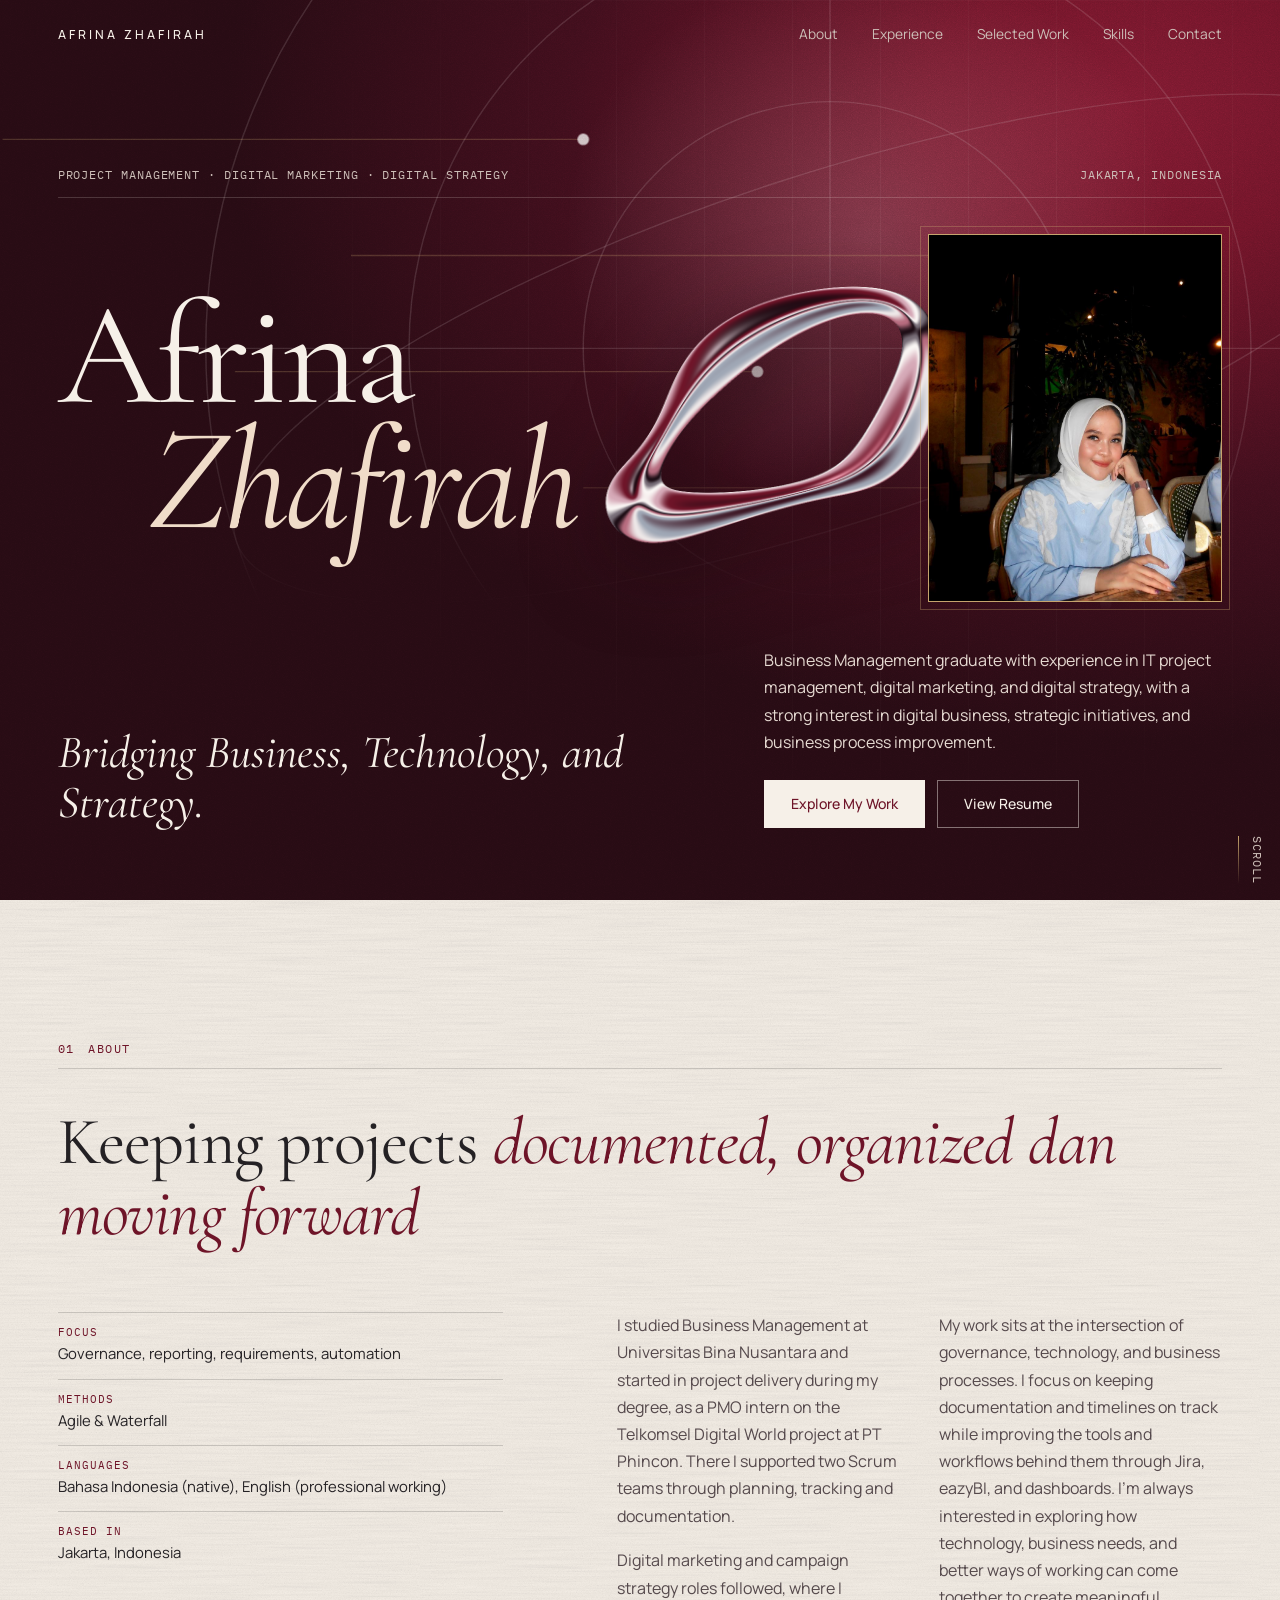
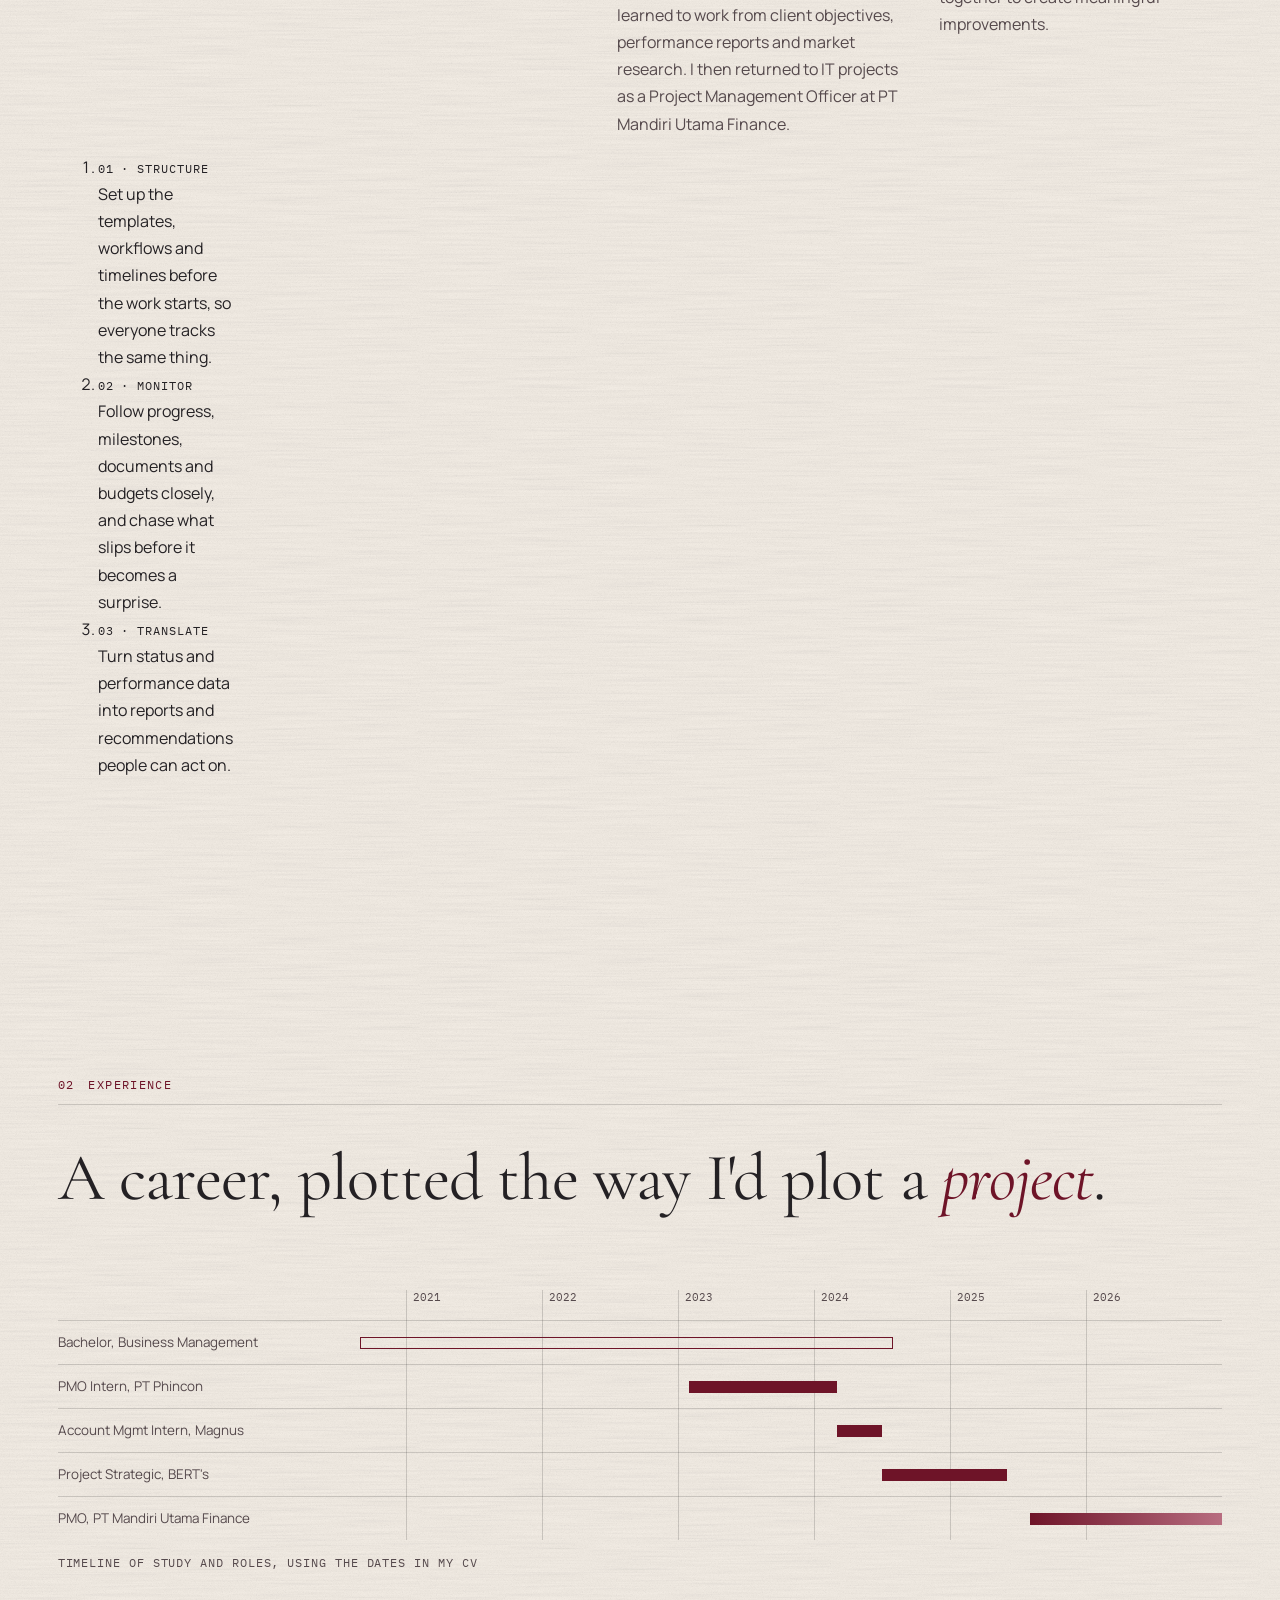
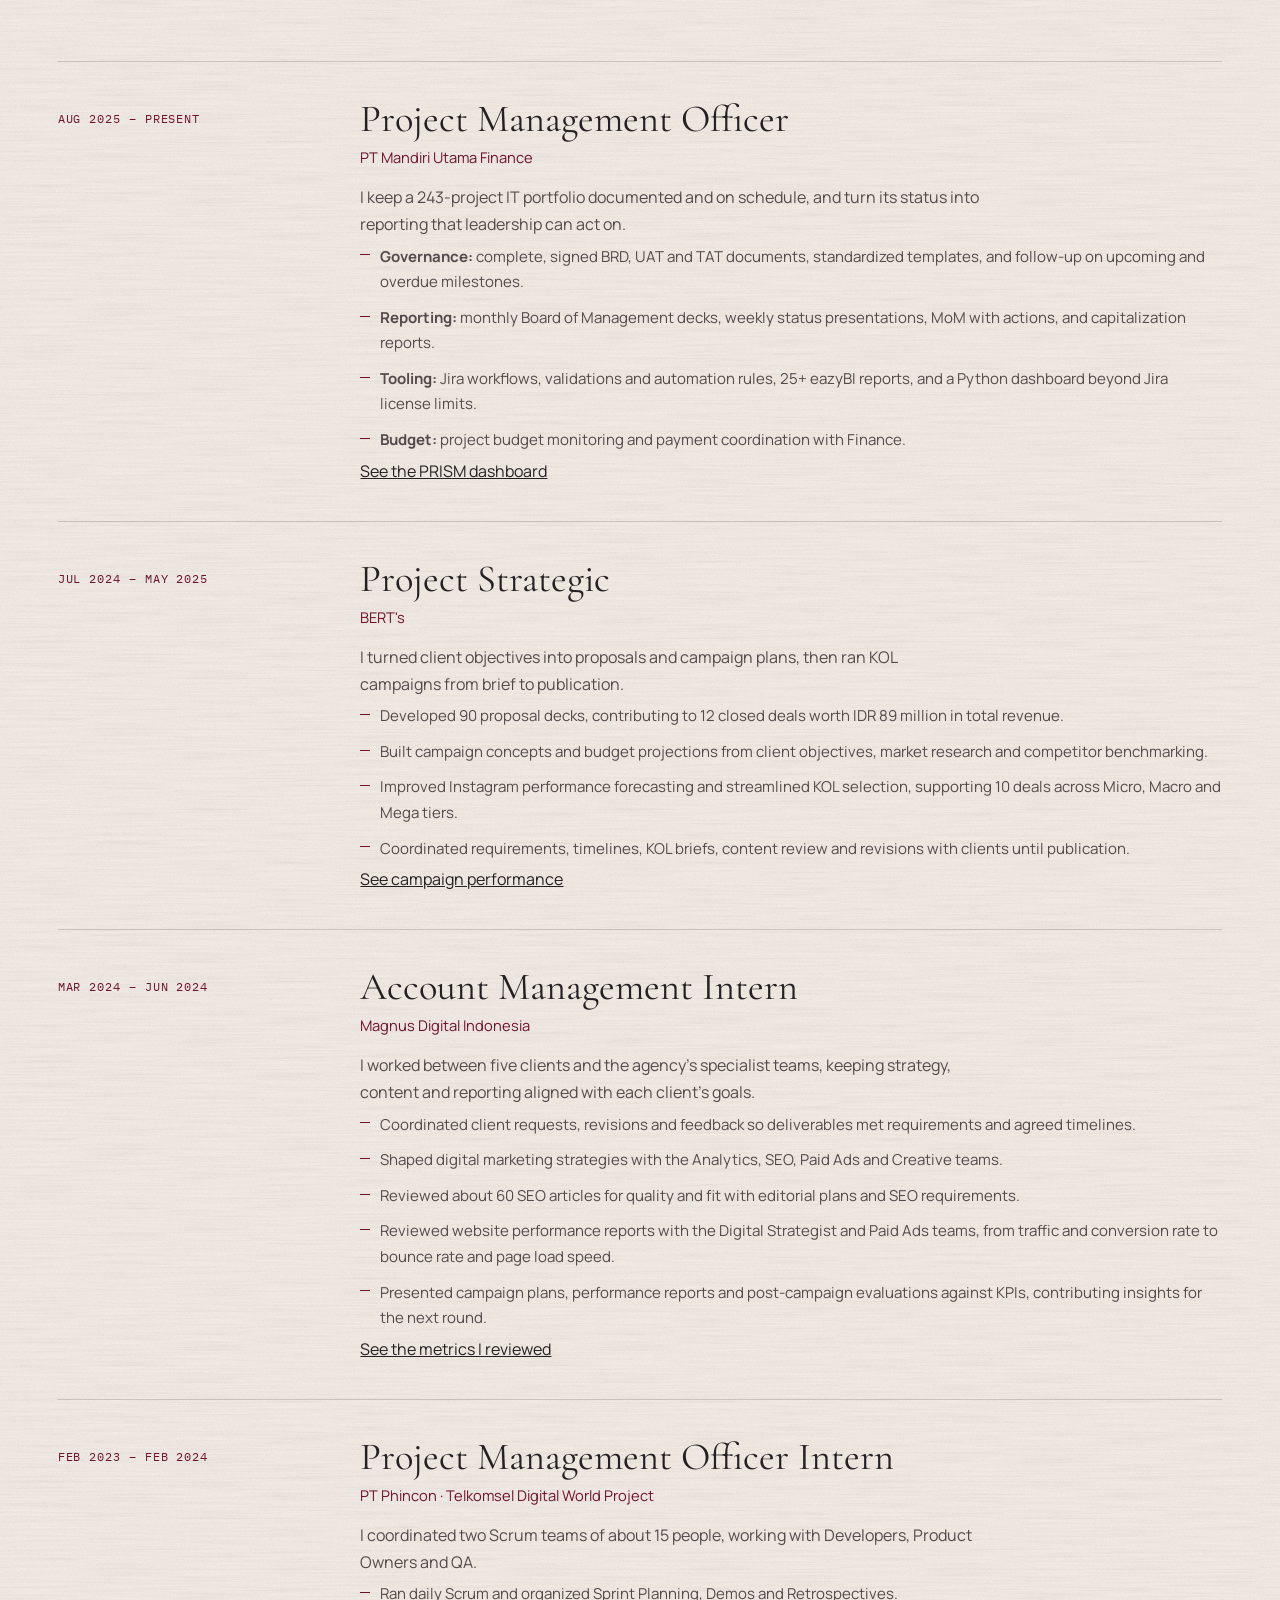
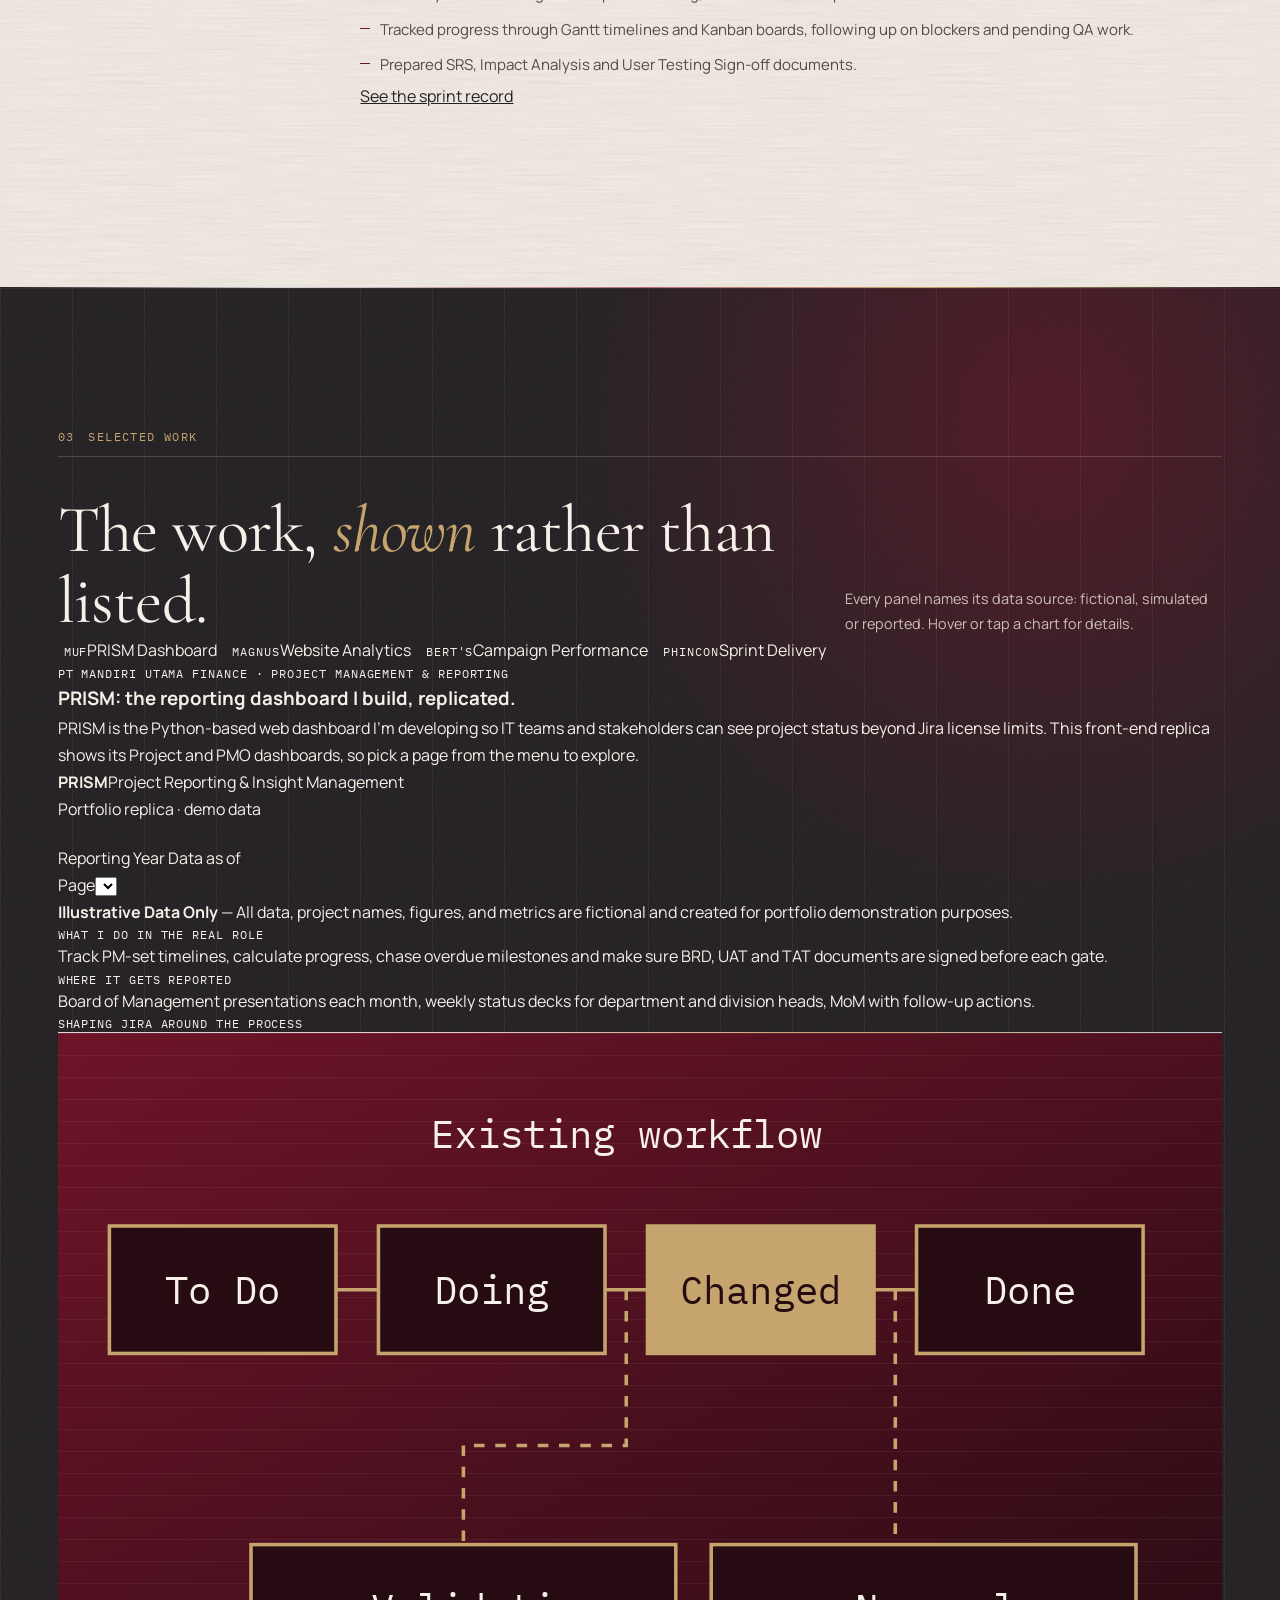
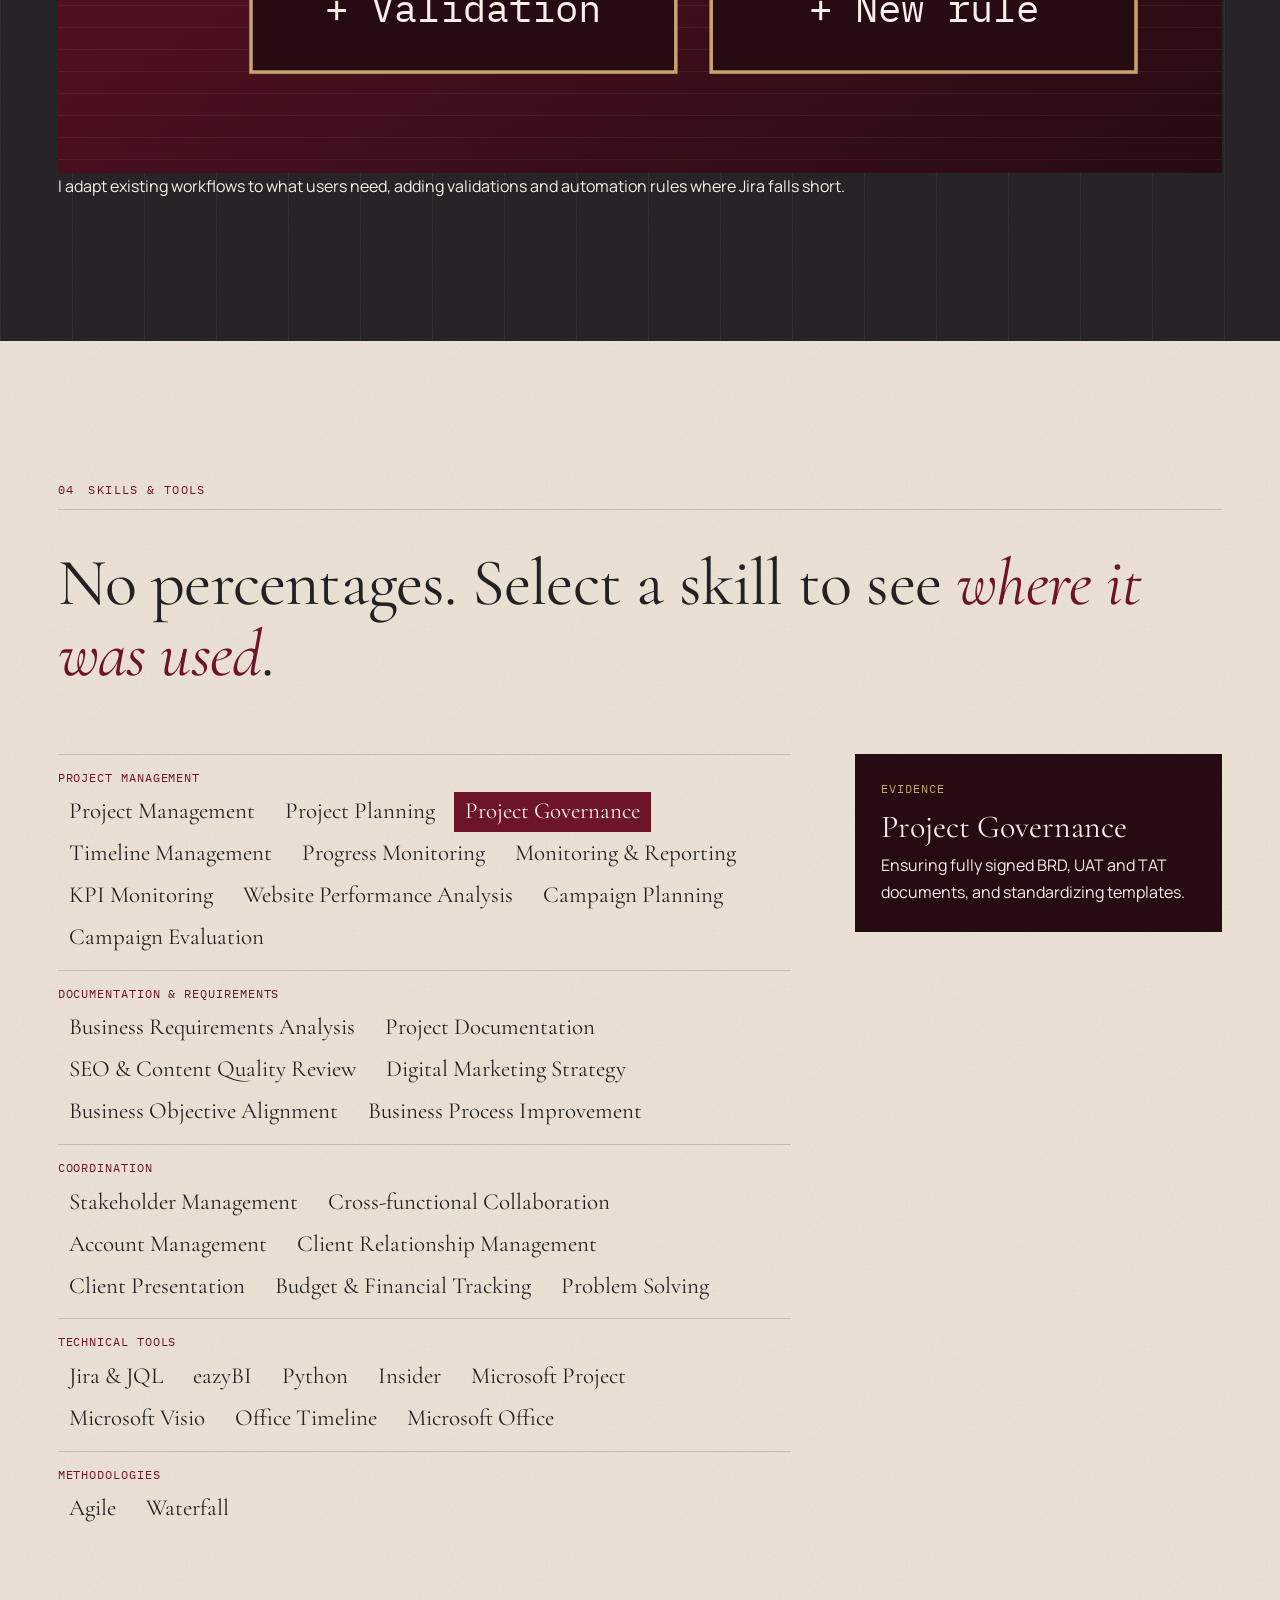
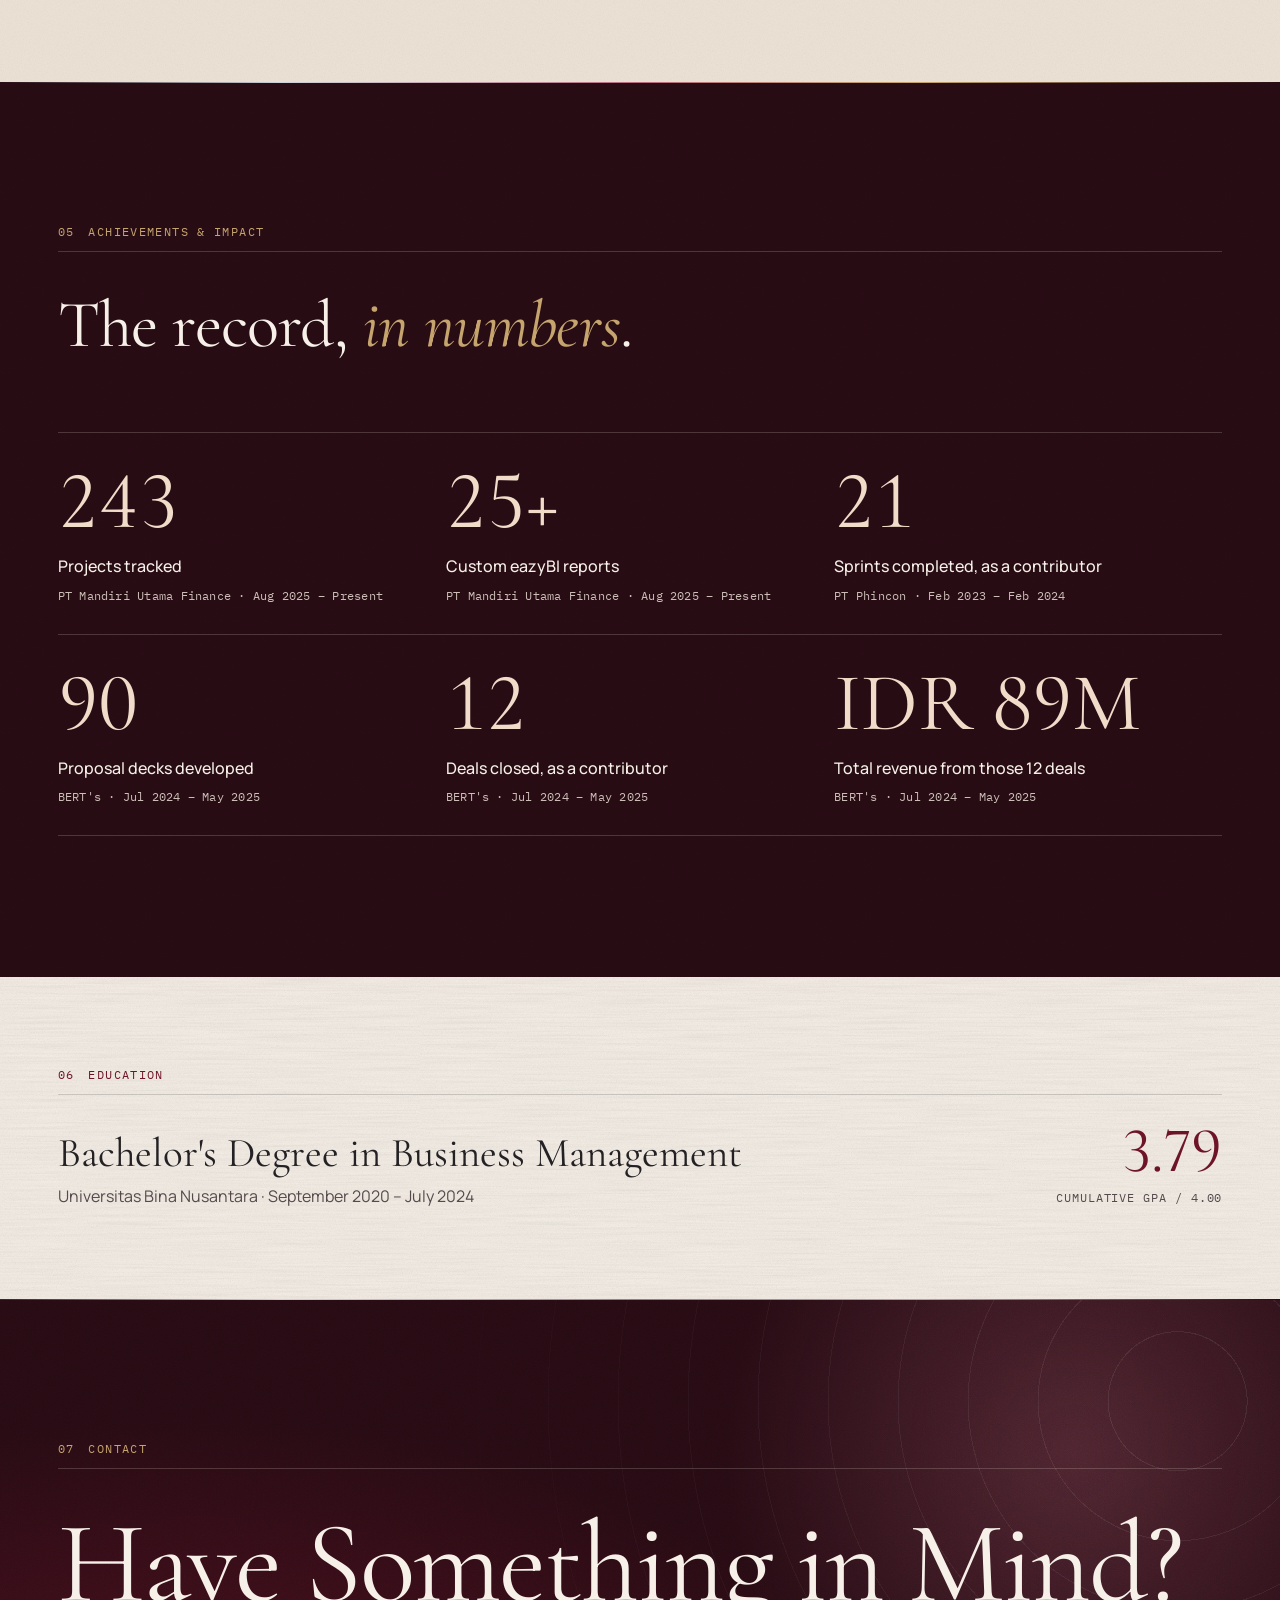
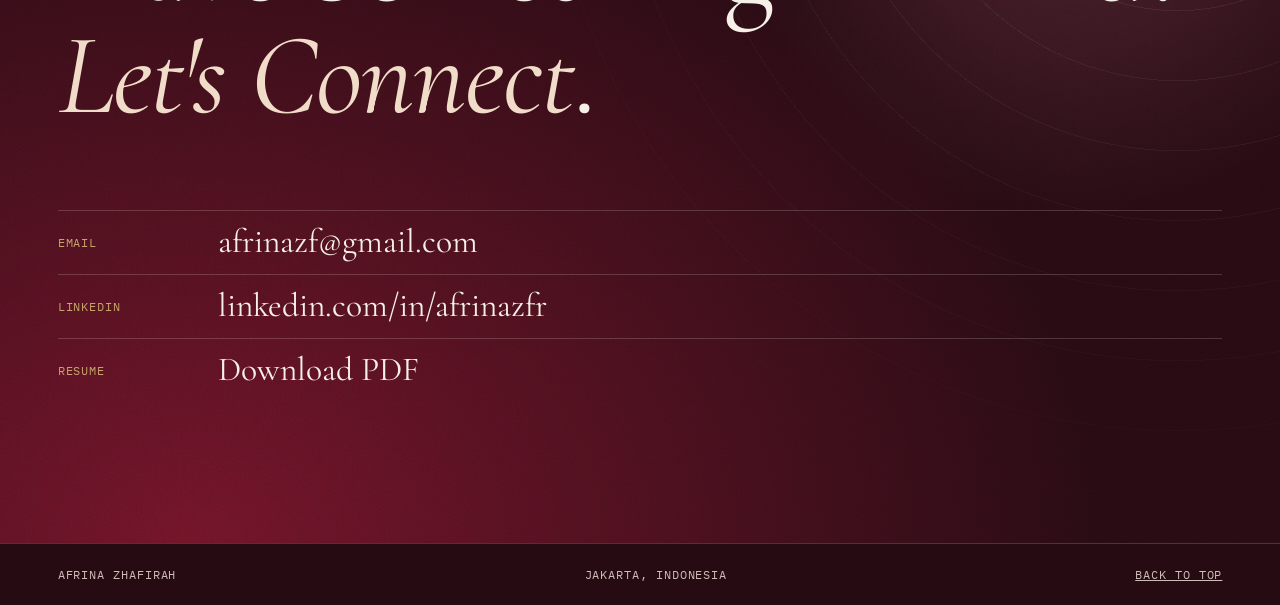
==== commit 191733f4: "Add files via upload update dashboard" ====
--- a/index.html
+++ b/index.html
@@ -1,454 +1,419 @@
-<!doctype html>
-<html lang="en">
-<head>
-  <meta charset="utf-8">
-  <meta name="viewport" content="width=device-width, initial-scale=1">
-  <title>Afrina Zhafirah | Project Management &amp; Digital Strategy</title>
-  <meta name="description" content="Portfolio of Afrina Zhafirah, a Business Management graduate in Jakarta with experience in IT project management and digital strategy.">
-  <meta property="og:title" content="Afrina Zhafirah | Project Management &amp; Digital Strategy">
-  <meta property="og:description" content="Bringing structure to complex projects: IT project management, digital strategy and business process improvement.">
-  <meta property="og:type" content="website">
-  <meta name="theme-color" content="#260B13">
-  <link rel="icon" href="assets/favicon.svg" type="image/svg+xml">
-  <link rel="preconnect" href="https://fonts.googleapis.com">
-  <link rel="preconnect" href="https://fonts.gstatic.com" crossorigin>
-  <link href="https://fonts.googleapis.com/css2?family=Cormorant+Garamond:ital,wght@0,400;0,500;0,600;1,400;1,500&family=IBM+Plex+Mono:wght@400;500&family=Manrope:wght@400;500;600&display=swap" rel="stylesheet">
-  <link rel="stylesheet" href="css/styles.css">
-  <script>document.documentElement.classList.add('js')</script>
-</head>
-<body>
-  <a class="skip" href="#main">Skip to content</a>
-
-  <header class="nav" id="nav">
-    <div class="nav__inner">
-      <a class="nav__mark" href="#top">Afrina Zhafirah</a>
-      <button class="nav__toggle" id="navToggle" aria-expanded="false" aria-controls="navLinks">Menu</button>
-      <nav id="navLinks" class="nav__links" aria-label="Primary">
-        <a href="#about">About</a>
-        <a href="#experience">Experience</a>
-        <a href="#work">Selected Work</a>
-        <a href="#skills">Skills</a>
-        <a href="#contact">Contact</a>
-      </nav>
-    </div>
-  </header>
-
-  <main id="main">
-    <!-- HERO -->
-    <section class="hero" id="top">
-      <svg class="hero__lines" viewBox="0 0 1000 620" preserveAspectRatio="xMaxYMid slice" aria-hidden="true">
-        <g class="orbits">
-          <circle cx="690" cy="240" r="170"/><circle cx="690" cy="240" r="290"/><circle cx="690" cy="240" r="430"/>
-          <ellipse cx="690" cy="240" rx="430" ry="120" transform="rotate(-18 690 240)"/>
-          <path d="M690 0V480M250 240H1000"/>
-        </g>
-        <g class="bars">
-          <path d="M120 96H520"/><path d="M360 176H780"/><path d="M280 256H640"/>
-          <path d="M520 336H960"/><path d="M640 416H880"/><path d="M430 496H720"/>
-        </g>
-        <g class="nodes">
-          <circle cx="520" cy="96" r="4"/><circle cx="780" cy="176" r="4"/><circle cx="640" cy="256" r="4"/>
-          <circle cx="880" cy="416" r="4"/><circle cx="720" cy="496" r="4"/>
-        </g>
-      </svg>
-      <div class="wrap hero__body">
-        <p class="mono hero__tag"><span>Project Management · Digital Strategy</span><span>Jakarta, Indonesia</span></p>
-        <div class="hero__top">
-          <img class="chrome" src="assets/chrome.png" alt="" width="900" height="900" aria-hidden="true">
-          <h1 class="hero__name"><span>Afrina</span> <em>Zhafirah</em></h1>
-          <!-- Portrait: save your photo as assets/portrait.jpg and it replaces this placeholder. -->
-          <figure class="portrait">
-            <figcaption class="mono">Portrait placeholder</figcaption>
-            <img src="assets/portrait.jpg" alt="Portrait of Afrina Zhafirah" onerror="this.remove()">
-          </figure>
-        </div>
-        <div class="hero__foot">
-          <div>
-            <p class="hero__headline">Bringing structure to complex projects.</p>
-          </div>
-          <div>
-            <p class="hero__intro">Business Management graduate with experience in IT project management and digital strategy, and a strong interest in digital product development and business process improvement.</p>
-            <div class="hero__cta">
-              <a class="btn btn--primary" href="#work">Explore My Work</a>
-              <a class="btn btn--ghost" href="resume.html">View Resume</a>
-            </div>
-          </div>
-        </div>
-      </div>
-      <a class="hero__scroll mono" href="#about">Scroll<span aria-hidden="true"></span></a>
-    </section>
-
-    <!-- ABOUT -->
-    <section class="sec sec--ivory" id="about">
-      <div class="wrap about">
-        <p class="label reveal"><span>01</span> About</p>
-        <h2 class="display reveal">Keeping projects documented, on schedule and <em>visible</em> to the people who decide.</h2>
-        <div class="about__text reveal">
-          <p>I studied Business Management at Universitas Bina Nusantara and started in project delivery during my degree, as a PMO intern on the Telkomsel Digital World project at PT Phincon. There I supported two Scrum teams through planning, tracking and documentation.</p>
-          <p>Roles in account management and campaign strategy followed, where I learned to work from client objectives and market data. I then returned to IT projects as a Project Management Officer at PT Mandiri Utama Finance.</p>
-          <p>My work now sits between governance and tooling: making sure documentation and timelines hold up, then improving Jira, eazyBI and dashboards when the process needs more than they offer. I'm especially interested in digital product development and business process improvement, and I'm beginning to explore product strategy.</p>
-        </div>
-        <dl class="facts reveal">
-          <div><dt>Focus</dt><dd>Governance, reporting, requirements, automation</dd></div>
-          <div><dt>Methods</dt><dd>Agile &amp; Waterfall</dd></div>
-          <div><dt>Languages</dt><dd>Bahasa Indonesia (native), English (professional working)</dd></div>
-          <div><dt>Based in</dt><dd>Jakarta, Indonesia</dd></div>
-        </dl>
-      </div>
-    </section>
-
-    <!-- EXPERIENCE -->
-    <section class="sec sec--ivory" id="experience">
-      <div class="wrap">
-        <p class="label reveal"><span>02</span> Experience</p>
-        <h2 class="display reveal">A career, plotted the way I'd plot a <em>project</em>.</h2>
-        <figure class="gantt reveal" aria-labelledby="ganttCap">
-          <div id="gantt" class="gantt__chart"></div>
-          <figcaption id="ganttCap" class="mono">Timeline of study and roles, using the dates in my CV</figcaption>
-        </figure>
-
-        <div class="timeline">
-          <article class="role reveal">
-            <p class="role__date mono">Aug 2025 – Present</p>
-            <div>
-              <h3>Project Management Officer</h3>
-              <p class="role__co">PT Mandiri Utama Finance</p>
-              <p class="role__sum">I keep a portfolio of 243 IT projects complete and on schedule, and turn project status into reporting for leadership.</p>
-              <ul class="chips"><li>243 projects tracked</li><li>25+ eazyBI reports</li></ul>
-              <details open>
-                <summary>Responsibilities &amp; tools</summary>
-                <ul class="ticks">
-                  <li>Ensure projects have complete, fully signed BRD, UAT sign-off and Technical Acceptance Test documents, and track PM-set timelines, progress percentages and upcoming or overdue milestones.</li>
-                  <li>Develop and standardize project documentation templates.</li>
-                  <li>Maintain Jira workflows, automation rules and validation rules, translating user requirements into enhancements.</li>
-                  <li>Monitor project budgets and coordinate payment requests with Finance, consolidating POs, invoices, tax invoices and payment records.</li>
-                  <li>Lead pre- and post-deployment meetings and follow up on outstanding items.</li>
-                  <li>Deliver monthly Board of Management presentations, weekly status presentations, Minutes of Meeting and monthly project capitalization reports.</li>
-                  <li>Develop a Python-based web dashboard that gives IT teams and stakeholders project visibility beyond Jira license limits.</li>
-                </ul>
-                <p class="tools mono">Jira · eazyBI · Python · Microsoft Office</p>
-              </details>
-            </div>
-          </article>
-
-          <article class="role reveal">
-            <p class="role__date mono">Jul 2024 – May 2025</p>
-            <div>
-              <h3>Project Strategic</h3>
-              <p class="role__co">BERT's</p>
-              <p class="role__sum">I built proposals and campaign strategy, then coordinated campaigns from requirement gathering through to publication.</p>
-              <ul class="chips"><li>90 proposal decks</li><li>Contributed to 12 deals</li><li>IDR 89M total revenue</li></ul>
-              <details>
-                <summary>Responsibilities &amp; tools</summary>
-                <ul class="ticks">
-                  <li>Prepared campaign concepts, budget projections and recommendations from client objectives, market research and competitor benchmarking.</li>
-                  <li>Enhanced Instagram performance forecasting for Reels and Feed with additional data and insights.</li>
-                  <li>Streamlined KOL selection for Skin1004 SBD and Year-End campaigns, supporting 10 successful deals across Micro, Macro and Mega tiers.</li>
-                  <li>Coordinated requirements, timelines, KOL briefing, content review, revisions and publication.</li>
-                  <li>Managed client communication and stakeholder coordination to meet agreed scope and timeline.</li>
-                </ul>
-                <p class="tools mono">Market research · Competitor benchmarking · Budget projection · Forecasting</p>
-              </details>
-            </div>
-          </article>
-
-          <article class="role reveal">
-            <p class="role__date mono">Mar 2024 – Jun 2024</p>
-            <div>
-              <h3>Account Management Intern</h3>
-              <p class="role__co">Magnus Digital Indonesia</p>
-              <p class="role__sum">I supported accounts across industries, coordinating client requests with the Analytics, SEO, Paid Ads and Creative teams.</p>
-              <ul class="chips"><li>5 clients supported</li><li>~60 SEO articles reviewed</li></ul>
-              <details>
-                <summary>Responsibilities &amp; tools</summary>
-                <ul class="ticks">
-                  <li>Coordinated client requests and project deliverables to meet agreed timelines.</li>
-                  <li>Collaborated across teams on digital marketing strategies aligned with client objectives.</li>
-                  <li>Reviewed articles for content quality, editorial plans and SEO requirements.</li>
-                  <li>Presented campaign plans, performance reports and post-campaign analyses against KPIs.</li>
-                  <li>Coordinated revisions and followed up on client feedback before final delivery.</li>
-                </ul>
-                <p class="tools mono">Campaign planning · KPI reporting · SEO review</p>
-              </details>
-            </div>
-          </article>
-
-          <article class="role reveal">
-            <p class="role__date mono">Feb 2023 – Feb 2024</p>
-            <div>
-              <h3>Project Management Officer Intern</h3>
-              <p class="role__co">PT Phincon · Telkomsel Digital World Project</p>
-              <p class="role__sum">I coordinated two Scrum teams of about 15 people, working closely with Developers, Product Owners and QA.</p>
-              <ul class="chips"><li>21 sprints completed</li><li>2 Scrum teams, ~15 members</li></ul>
-              <details>
-                <summary>Responsibilities &amp; tools</summary>
-                <ul class="ticks">
-                  <li>Facilitated daily Scrum meetings and organized Sprint Planning, Demos and Retrospectives.</li>
-                  <li>Maintained Gantt timelines, tracked daily progress and monitored sprints through Kanban boards.</li>
-                  <li>Monitored development and QA testing, followed up on pending tasks and addressed blockers.</li>
-                  <li>Prepared Software Requirements Specifications, Impact Analysis and User Testing Sign-offs.</li>
-                </ul>
-                <p class="tools mono">Scrum · Kanban · Gantt charts · SRS · Impact Analysis</p>
-              </details>
-            </div>
-          </article>
-        </div>
-      </div>
-    </section>
-
-    <!-- WORK -->
-    <section class="sec sec--dark" id="work">
-      <div class="wrap">
-        <p class="label reveal"><span>03</span> Selected Work</p>
-        <div class="work__head">
-          <h2 class="display reveal">Five pieces of work, and how they <em>came together</em>.</h2>
-          <p class="note reveal">All are professional work delivered with teams. Diagrams are illustrative and contain no company data.</p>
-        </div>
-        <div class="filters reveal" role="group" aria-label="Filter projects by category">
-          <button aria-pressed="true" data-filter="all">All</button>
-          <button aria-pressed="false" data-filter="pmo">Project Management &amp; PMO</button>
-          <button aria-pressed="false" data-filter="reporting">Reporting &amp; Analytics</button>
-          <button aria-pressed="false" data-filter="automation">Workflow Automation</button>
-          <button aria-pressed="false" data-filter="strategy">Digital Strategy</button>
-        </div>
-
-        <div class="cases" id="cases">
-          <details class="case reveal" data-cat="pmo reporting">
-            <summary>
-              <span class="case__no mono">01</span>
-              <span class="case__title"><strong>Governing a 243-project portfolio</strong><small>Complete documents, tracked milestones, leadership reporting</small></span>
-              <span class="case__org mono">PT Mandiri Utama Finance</span>
-              <span class="case__plus" aria-hidden="true"></span>
-            </summary>
-            <div class="case__body">
-              <div class="case__fig">
-                <svg viewBox="0 0 320 200" role="img" aria-label="Illustrative diagram: documents pass through three sign-off gates">
-                  <path class="ln" d="M20 100H300"/>
-                  <g class="gate"><circle cx="70" cy="100" r="22"/><circle cx="160" cy="100" r="22"/><circle cx="250" cy="100" r="22"/></g>
-                  <g class="tx"><text x="70" y="104">BRD</text><text x="160" y="104">UAT</text><text x="250" y="104">TAT</text></g>
-                </svg>
-                <p class="mono">Illustrative</p>
-              </div>
-              <dl class="study">
-                <div><dt>Context</dt><dd>A PMO portfolio of 243 projects, with timelines set by project managers and leadership needing regular status.</dd></div>
-                <div><dt>Challenge</dt><dd>Every project needs complete, fully signed BRD, UAT and TAT documents while staying on schedule.</dd></div>
-                <div><dt>Approach</dt><dd>Standardized documentation templates, then tracked timelines, progress percentages and milestones consistently.</dd></div>
-                <div><dt>Execution</dt><dd>I follow up on upcoming and overdue milestones, lead pre- and post-deployment meetings, and coordinate budget and payment records with Finance.</dd></div>
-                <div><dt>Outcome</dt><dd>A regular reporting rhythm: monthly Board of Management presentations, weekly status presentations, MoM with follow-ups and monthly capitalization reports.</dd></div>
-                <div><dt>My role</dt><dd>Project Management Officer</dd></div>
-                <div><dt>Tools</dt><dd>Jira, eazyBI, Microsoft Office</dd></div>
-              </dl>
-            </div>
-          </details>
-
-          <details class="case reveal" data-cat="reporting automation">
-            <summary>
-              <span class="case__no mono">02</span>
-              <span class="case__title"><strong>Project visibility beyond Jira licenses</strong><small>25+ eazyBI reports and a Python web dashboard</small></span>
-              <span class="case__org mono">PT Mandiri Utama Finance</span>
-              <span class="case__plus" aria-hidden="true"></span>
-            </summary>
-            <div class="case__body">
-              <div class="case__fig">
-                <svg viewBox="0 0 320 200" role="img" aria-label="Illustrative diagram: Jira data flows into eazyBI reports and a web dashboard">
-                  <path class="ln" d="M96 100C140 100 140 56 190 56M96 100C140 100 140 144 190 144"/>
-                  <g class="box"><rect x="20" y="78" width="76" height="44"/><rect x="190" y="34" width="110" height="44"/><rect x="190" y="122" width="110" height="44"/></g>
-                  <g class="tx"><text x="58" y="104">Jira</text><text x="245" y="60">eazyBI</text><text x="245" y="148">Dashboard</text></g>
-                </svg>
-                <p class="mono">Illustrative</p>
-              </div>
-              <dl class="study">
-                <div><dt>Context</dt><dd>IT teams and project stakeholders need project visibility, including people without a Jira license.</dd></div>
-                <div><dt>Challenge</dt><dd>Jira license limits, plus reporting gaps in both Jira and eazyBI.</dd></div>
-                <div><dt>Approach</dt><dd>Use eazyBI where it fits, and build a separate web layer where it doesn't.</dd></div>
-                <div><dt>Execution</dt><dd>I develop and maintain 25+ custom eazyBI for Jira reports, and a Python-based web dashboard for IT teams and stakeholders.</dd></div>
-                <div><dt>Outcome</dt><dd>Monitoring and reporting supported by 25+ custom reports, with a dashboard designed to provide visibility without Jira license limits.</dd></div>
-                <div><dt>My role</dt><dd>Project Management Officer; report and dashboard developer</dd></div>
-                <div><dt>Tools</dt><dd>Jira, eazyBI, Python</dd></div>
-              </dl>
-            </div>
-          </details>
-
-          <details class="case reveal" data-cat="automation pmo">
-            <summary>
-              <span class="case__no mono">03</span>
-              <span class="case__title"><strong>Shaping Jira around the process</strong><small>Adapting existing workflows, with new validations and rules</small></span>
-              <span class="case__org mono">PT Mandiri Utama Finance</span>
-              <span class="case__plus" aria-hidden="true"></span>
-            </summary>
-            <div class="case__body">
-              <div class="case__fig">
-                <svg viewBox="0 0 320 200" role="img" aria-label="Illustrative diagram: an existing Jira workflow with a step changed for user needs, plus a new validation and a new automation rule attached to its transitions">
-                  <path class="ln" d="M74 68H238"/>
-                  <path class="ln ln--d" d="M156 68V112H110V140M232 68V140"/>
-                  <g class="box"><rect x="10" y="50" width="64" height="36"/><rect x="86" y="50" width="64" height="36"/><rect x="238" y="50" width="64" height="36"/><rect class="new" x="162" y="50" width="64" height="36"/></g>
-                  <g class="box"><rect x="50" y="140" width="120" height="36"/><rect x="180" y="140" width="120" height="36"/></g>
-                  <g class="tx"><text x="42" y="72">To Do</text><text x="118" y="72">Doing</text><text class="on-gold" x="194" y="72">Changed</text><text x="270" y="72">Done</text><text x="110" y="162">+ Validation</text><text x="240" y="162">+ New rule</text><text x="156" y="28">Existing workflow</text></g>
-                </svg>
-                <p class="mono">Illustrative</p>
-              </div>
-              <dl class="study">
-                <div><dt>Context</dt><dd>Project management processes run through Jira, and users bring requirements the standard setup doesn't cover.</dd></div>
-                <div><dt>Challenge</dt><dd>Improving the process while working around system limitations.</dd></div>
-                <div><dt>Approach</dt><dd>Start from the existing workflow and what users need from it, then change only what the process requires.</dd></div>
-                <div><dt>Execution</dt><dd>I adjust existing Jira workflows to fit user needs, and add new validations and automation rules where they're required.</dd></div>
-                <div><dt>Outcome</dt><dd>Workflows, validations and automation rules that follow how project management processes actually run.</dd></div>
-                <div><dt>My role</dt><dd>Project Management Officer; Jira workflow maintainer</dd></div>
-                <div><dt>Tools</dt><dd>Jira, including JQL</dd></div>
-              </dl>
-            </div>
-          </details>
-
-          <details class="case reveal" data-cat="pmo">
-            <summary>
-              <span class="case__no mono">04</span>
-              <span class="case__title"><strong>Telkomsel Digital World: 21 sprints</strong><small>Coordinating two Scrum teams as a PMO intern</small></span>
-              <span class="case__org mono">PT Phincon</span>
-              <span class="case__plus" aria-hidden="true"></span>
-            </summary>
-            <div class="case__body">
-              <div class="case__fig">
-                <svg viewBox="0 0 320 200" role="img" aria-label="Illustrative diagram: repeating sprint cycles along a line">
-                  <path class="ln" d="M20 100H300"/>
-                  <path class="ln ln--b" d="M30 100a30 30 0 0 1 60 0a30 30 0 0 1 -60 0M100 100a30 30 0 0 1 60 0a30 30 0 0 1 -60 0M170 100a30 30 0 0 1 60 0a30 30 0 0 1 -60 0M240 100a30 30 0 0 1 60 0a30 30 0 0 1 -60 0"/>
-                  <g class="tx"><text x="60" y="160">Plan</text><text x="130" y="160">Build</text><text x="200" y="160">Demo</text><text x="270" y="160">Retro</text></g>
-                </svg>
-                <p class="mono">Illustrative</p>
-              </div>
-              <dl class="study">
-                <div><dt>Context</dt><dd>Two Scrum teams of about 15 members, with Developers, Product Owners and QA.</dd></div>
-                <div><dt>Challenge</dt><dd>Keeping teams aligned and deliverables on schedule across sprints.</dd></div>
-                <div><dt>Approach</dt><dd>Daily Scrum, Sprint Planning, Demos and Retrospectives, backed by Gantt timelines and Kanban boards.</dd></div>
-                <div><dt>Execution</dt><dd>I tracked development and QA progress, followed up on pending tasks, addressed blockers and maintained SRS, Impact Analysis and User Testing Sign-offs.</dd></div>
-                <div><dt>Outcome</dt><dd>Contributed to the successful completion of 21 sprints.</dd></div>
-                <div><dt>My role</dt><dd>Project Management Officer Intern</dd></div>
-                <div><dt>Tools</dt><dd>Scrum, Kanban, Gantt charts</dd></div>
-              </dl>
-            </div>
-          </details>
-
-          <details class="case reveal" data-cat="strategy">
-            <summary>
-              <span class="case__no mono">05</span>
-              <span class="case__title"><strong>Proposals and KOL strategy</strong><small>90 decks, 12 deals closed with the team, IDR 89M revenue</small></span>
-              <span class="case__org mono">BERT's</span>
-              <span class="case__plus" aria-hidden="true"></span>
-            </summary>
-            <div class="case__body">
-              <div class="case__fig">
-                <svg viewBox="0 0 320 200" role="img" aria-label="Illustrative diagram: three influencer tiers, Micro, Macro and Mega">
-                  <g class="gate"><circle cx="70" cy="110" r="22"/><circle cx="150" cy="110" r="36"/><circle cx="250" cy="110" r="52"/></g>
-                  <g class="tx"><text x="70" y="114">Micro</text><text x="150" y="114">Macro</text><text x="250" y="114">Mega</text></g>
-                </svg>
-                <p class="mono">Illustrative</p>
-              </div>
-              <dl class="study">
-                <div><dt>Context</dt><dd>Proposal and campaign work across multiple community categories, including Skin1004 SBD and Year-End campaigns.</dd></div>
-                <div><dt>Challenge</dt><dd>Matching concepts, budgets and KOL choices to each client's objectives.</dd></div>
-                <div><dt>Approach</dt><dd>Market research, competitor benchmarking and Instagram performance forecasting for Reels and Feed.</dd></div>
-                <div><dt>Execution</dt><dd>I developed proposal decks and budget projections, streamlined KOL selection, and coordinated briefing, content review, revisions and publication.</dd></div>
-                <div><dt>Outcome</dt><dd>90 proposal decks, contributing to 12 closed deals worth IDR 89 million in total revenue; KOL selection supported 10 successful deals across tiers.</dd></div>
-                <div><dt>My role</dt><dd>Project Strategic</dd></div>
-                <div><dt>Tools</dt><dd>Market research, benchmarking, forecasting</dd></div>
-              </dl>
-            </div>
-          </details>
-        </div>
-      </div>
-    </section>
-
-    <!-- SKILLS -->
-    <section class="sec sec--sand" id="skills">
-      <div class="wrap">
-        <p class="label reveal"><span>04</span> Skills &amp; Tools</p>
-        <h2 class="display reveal">No percentages. Select a skill to see <em>where it was used</em>.</h2>
-        <div class="skills reveal">
-          <div class="skills__groups" id="skillGroups">
-            <div><h3 class="mono">Project Management</h3>
-              <button data-e="Tracking PM-set timelines, progress and milestones across 243 projects at PT Mandiri Utama Finance.">Project Management</button>
-              <button data-e="Gantt timelines and sprint planning support on the Telkomsel Digital World project.">Project Planning</button>
-              <button data-e="Ensuring fully signed BRD, UAT and TAT documents, and standardizing templates.">Project Governance</button>
-              <button data-e="Board of Management and weekly status presentations, MoM and capitalization reports.">Monitoring &amp; Reporting</button>
-            </div>
-            <div><h3 class="mono">Documentation &amp; Requirements</h3>
-              <button data-e="Gathering user requirements and translating them into Jira enhancements; requirement gathering for campaigns at BERT's.">Business Requirements Analysis</button>
-              <button data-e="BRD, UAT sign-off, TAT, SRS, Impact Analysis and User Testing Sign-offs.">Project Documentation</button>
-            </div>
-            <div><h3 class="mono">Coordination</h3>
-              <button data-e="Leadership reporting, and client communication at BERT's and Magnus Digital Indonesia.">Stakeholder Management</button>
-              <button data-e="Developers, POs and QA at Phincon; Analytics, SEO, Paid Ads and Creative at Magnus; Finance at Mandiri Utama Finance.">Cross-functional Collaboration</button>
-              <button data-e="Monitoring project budgets and consolidating POs, invoices, tax invoices and payment records with Finance.">Budget &amp; Financial Tracking</button>
-              <button data-e="Addressing sprint blockers, and building solutions to overcome system limitations in Jira.">Problem Solving</button>
-            </div>
-            <div><h3 class="mono">Technical Tools</h3>
-              <button data-e="Workflows, automation rules, validation rules and JQL at PT Mandiri Utama Finance.">Jira &amp; JQL</button>
-              <button data-e="25+ custom eazyBI for Jira reports for project monitoring and reporting.">eazyBI</button>
-              <button data-e="A Python-based web dashboard for IT teams and project stakeholders.">Python</button>
-              <button data-e="Listed as a technical skill in my CV.">Microsoft Project</button>
-              <button data-e="Listed as a technical skill in my CV.">Microsoft Visio</button>
-              <button data-e="Listed as a technical skill in my CV.">Office Timeline</button>
-              <button data-e="Excel, Word and PowerPoint, listed as technical skills in my CV.">Microsoft Office</button>
-            </div>
-            <div><h3 class="mono">Methodologies</h3>
-              <button data-e="Two Scrum teams through 21 sprints on the Telkomsel Digital World project.">Agile</button>
-              <button data-e="Listed as a methodology in my CV, alongside Agile.">Waterfall</button>
-            </div>
-          </div>
-          <aside class="skills__panel" aria-live="polite">
-            <p class="mono">Evidence</p>
-            <p class="skills__name" id="skillName">Project Governance</p>
-            <p id="skillText">Ensuring fully signed BRD, UAT and TAT documents, and standardizing templates.</p>
-          </aside>
-        </div>
-      </div>
-    </section>
-
-    <!-- IMPACT -->
-    <section class="sec sec--cherry" id="impact">
-      <div class="wrap">
-        <p class="label reveal"><span>05</span> Achievements &amp; Impact</p>
-        <h2 class="display reveal">The record, <em>in numbers</em>.</h2>
-        <div class="ledger">
-          <div class="reveal"><p class="num" data-count="243">243</p><h3>Projects tracked</h3><p class="mono">PT Mandiri Utama Finance · Aug 2025 – Present</p></div>
-          <div class="reveal"><p class="num" data-count="25" data-suffix="+">25+</p><h3>Custom eazyBI reports</h3><p class="mono">PT Mandiri Utama Finance · Aug 2025 – Present</p></div>
-          <div class="reveal"><p class="num" data-count="21">21</p><h3>Sprints completed, as a contributor</h3><p class="mono">PT Phincon · Feb 2023 – Feb 2024</p></div>
-          <div class="reveal"><p class="num" data-count="90">90</p><h3>Proposal decks developed</h3><p class="mono">BERT's · Jul 2024 – May 2025</p></div>
-          <div class="reveal"><p class="num" data-count="12">12</p><h3>Deals closed, as a contributor</h3><p class="mono">BERT's · Jul 2024 – May 2025</p></div>
-          <div class="reveal"><p class="num" data-count="89" data-prefix="IDR " data-suffix="M">IDR 89M</p><h3>Total revenue from those 12 deals</h3><p class="mono">BERT's · Jul 2024 – May 2025</p></div>
-        </div>
-      </div>
-    </section>
-
-    <!-- EDUCATION -->
-    <section class="sec sec--ivory sec--tight" id="education">
-      <div class="wrap edu reveal">
-        <p class="label"><span>06</span> Education</p>
-        <div>
-          <h2>Bachelor's Degree in Business Management</h2>
-          <p>Universitas Bina Nusantara · September 2020 – July 2024</p>
-        </div>
-        <p class="edu__gpa"><strong>3.79</strong><span class="mono">Cumulative GPA / 4.00</span></p>
-      </div>
-    </section>
-
-    <!-- CONTACT -->
-    <section class="sec contact" id="contact">
-      <div class="wrap">
-        <p class="label reveal"><span>07</span> Contact</p>
-        <h2 class="contact__title reveal">Let's talk about <em>your next project</em>.</h2>
-        <ul class="contact__links reveal">
-          <li><span class="mono">Email</span><a href="mailto:afrinazf@gmail.com">afrinazf@gmail.com</a></li>
-          <li><span class="mono">LinkedIn</span><a href="https://www.linkedin.com/in/afrinazfr/" target="_blank" rel="noopener">linkedin.com/in/afrinazfr</a></li>
-          <li><span class="mono">Resume</span><a href="assets/Afrina-Zhafirah-Resume.pdf" download>Download PDF</a></li>
-        </ul>
-      </div>
-    </section>
-  </main>
-
-  <footer class="foot">
-    <div class="wrap mono"><span>Afrina Zhafirah</span><span>Jakarta, Indonesia</span><a href="#top">Back to top</a></div>
-  </footer>
-
-  <script src="js/main.js"></script>
-</body>
-</html>
+<!doctype html>
+<html lang="en">
+<head>
+  <meta charset="utf-8">
+  <meta name="viewport" content="width=device-width, initial-scale=1">
+  <title>Afrina Zhafirah | Project Management, Digital Marketing &amp; Strategy</title>
+  <meta name="description" content="Portfolio of Afrina Zhafirah, a Business Management graduate in Jakarta with experience across IT project management, digital marketing and digital strategy.">
+  <meta property="og:title" content="Afrina Zhafirah | Project Management, Digital Marketing &amp; Strategy">
+  <meta property="og:description" content="Bringing structure to complex projects: project monitoring and reporting, website performance and campaign evaluation.">
+  <meta property="og:type" content="website">
+  <meta name="theme-color" content="#260B13">
+  <link rel="icon" href="assets/favicon.svg" type="image/svg+xml">
+  <link rel="preconnect" href="https://fonts.googleapis.com">
+  <link rel="preconnect" href="https://fonts.gstatic.com" crossorigin>
+  <link href="https://fonts.googleapis.com/css2?family=Cormorant+Garamond:ital,wght@0,400;0,500;0,600;1,400;1,500&family=IBM+Plex+Mono:wght@400;500&family=Manrope:wght@400;500;600&display=swap" rel="stylesheet">
+  <link rel="stylesheet" href="css/styles.css">
+  <script>document.documentElement.classList.add('js')</script>
+</head>
+<body>
+  <a class="skip" href="#main">Skip to content</a>
+
+  <header class="nav" id="nav">
+    <div class="nav__inner">
+      <a class="nav__mark" href="#top">Afrina Zhafirah</a>
+      <button class="nav__toggle" id="navToggle" aria-expanded="false" aria-controls="navLinks">Menu</button>
+      <nav id="navLinks" class="nav__links" aria-label="Primary">
+        <a href="#about">About</a>
+        <a href="#experience">Experience</a>
+        <a href="#work">Selected Work</a>
+        <a href="#skills">Skills</a>
+        <a href="#contact">Contact</a>
+      </nav>
+    </div>
+  </header>
+
+  <main id="main">
+    <!-- HERO -->
+    <section class="hero" id="top">
+      <svg class="hero__lines" viewBox="0 0 1000 620" preserveAspectRatio="xMaxYMid slice" aria-hidden="true">
+        <g class="orbits">
+          <circle cx="690" cy="240" r="170"/><circle cx="690" cy="240" r="290"/><circle cx="690" cy="240" r="430"/>
+          <ellipse cx="690" cy="240" rx="430" ry="120" transform="rotate(-18 690 240)"/>
+          <path d="M690 0V480M250 240H1000"/>
+        </g>
+        <g class="bars">
+          <path d="M120 96H520"/><path d="M360 176H780"/><path d="M280 256H640"/>
+          <path d="M520 336H960"/><path d="M640 416H880"/><path d="M430 496H720"/>
+        </g>
+        <g class="nodes">
+          <circle cx="520" cy="96" r="4"/><circle cx="780" cy="176" r="4"/><circle cx="640" cy="256" r="4"/>
+          <circle cx="880" cy="416" r="4"/><circle cx="720" cy="496" r="4"/>
+        </g>
+      </svg>
+      <div class="wrap hero__body">
+        <p class="mono hero__tag"><span>Project Management · Digital Marketing · Digital Strategy</span><span>Jakarta, Indonesia</span></p>
+        <div class="hero__top">
+          <img class="chrome" src="assets/chrome.png" alt="" width="900" height="900" aria-hidden="true">
+          <h1 class="hero__name"><span>Afrina</span> <em>Zhafirah</em></h1>
+          <!-- Portrait: save your photo as assets/portrait.jpg and it replaces this placeholder. -->
+          <figure class="portrait">
+            <figcaption class="mono">Portrait placeholder</figcaption>
+            <img src="assets/portrait.jpg" alt="Portrait of Afrina Zhafirah" onerror="this.remove()">
+          </figure>
+        </div>
+        <div class="hero__foot">
+          <div>
+            <p class="hero__headline">Bridging Business, Technology, and Strategy.</p>
+          </div>
+          <div>
+            <p class="hero__intro">Business Management graduate with experience in IT project management, digital marketing, and digital strategy, with a strong interest in digital business, strategic initiatives, and business process improvement.</p>
+            <div class="hero__cta">
+              <a class="btn btn--primary" href="#work">Explore My Work</a>
+              <a class="btn btn--ghost" href="resume.html">View Resume</a>
+            </div>
+          </div>
+        </div>
+      </div>
+      <a class="hero__scroll mono" href="#about">Scroll<span aria-hidden="true"></span></a>
+    </section>
+
+    <!-- ABOUT -->
+    <section class="sec sec--ivory" id="about">
+      <div class="wrap about">
+        <p class="label reveal"><span>01</span> About</p>
+        <h2 class="display reveal">Keeping projects <em>documented, organized dan moving forward</em></h2>
+        <div class="about__text reveal">
+          <p>I studied Business Management at Universitas Bina Nusantara and started in project delivery during my degree, as a PMO intern on the Telkomsel Digital World project at PT Phincon. There I supported two Scrum teams through planning, tracking and documentation.</p>
+          <p>Digital marketing and campaign strategy roles followed, where I learned to work from client objectives, performance reports and market research. I then returned to IT projects as a Project Management Officer at PT Mandiri Utama Finance.</p>
+          <p>My work sits at the intersection of governance, technology, and business processes. I focus on keeping documentation and timelines on track while improving the tools and workflows behind them through Jira, eazyBI, and dashboards. I’m always interested in exploring how technology, business needs, and better ways of working can come together to create meaningful improvements.</p>
+        </div>
+        <dl class="facts reveal">
+          <div><dt>Focus</dt><dd>Governance, reporting, requirements, automation</dd></div>
+          <div><dt>Methods</dt><dd>Agile &amp; Waterfall</dd></div>
+          <div><dt>Languages</dt><dd>Bahasa Indonesia (native), English (professional working)</dd></div>
+          <div><dt>Based in</dt><dd>Jakarta, Indonesia</dd></div>
+        </dl>
+        <ol class="approach reveal" aria-label="How I work">
+          <li><span class="mono">01 · Structure</span><p>Set up the templates, workflows and timelines before the work starts, so everyone tracks the same thing.</p></li>
+          <li><span class="mono">02 · Monitor</span><p>Follow progress, milestones, documents and budgets closely, and chase what slips before it becomes a surprise.</p></li>
+          <li><span class="mono">03 · Translate</span><p>Turn status and performance data into reports and recommendations people can act on.</p></li>
+        </ol>
+      </div>
+    </section>
+
+    <!-- EXPERIENCE -->
+    <section class="sec sec--ivory" id="experience">
+      <div class="wrap">
+        <p class="label reveal"><span>02</span> Experience</p>
+        <h2 class="display reveal">A career, plotted the way I'd plot a <em>project</em>.</h2>
+        <figure class="gantt reveal" aria-labelledby="ganttCap">
+          <div id="gantt" class="gantt__chart"></div>
+          <figcaption id="ganttCap" class="mono">Timeline of study and roles, using the dates in my CV</figcaption>
+        </figure>
+
+        <div class="timeline">
+          <article class="role reveal">
+            <p class="role__date mono">Aug 2025 – Present</p>
+            <div>
+              <h3>Project Management Officer</h3>
+              <p class="role__co">PT Mandiri Utama Finance</p>
+              <p class="role__sum">I keep a 243-project IT portfolio documented and on schedule, and turn its status into reporting that leadership can act on.</p>
+              <ul class="ticks">
+                <li><strong>Governance:</strong> complete, signed BRD, UAT and TAT documents, standardized templates, and follow-up on upcoming and overdue milestones.</li>
+                <li><strong>Reporting:</strong> monthly Board of Management decks, weekly status presentations, MoM with actions, and capitalization reports.</li>
+                <li><strong>Tooling:</strong> Jira workflows, validations and automation rules, 25+ eazyBI reports, and a Python dashboard beyond Jira license limits.</li>
+                <li><strong>Budget:</strong> project budget monitoring and payment coordination with Finance.</li>
+              </ul>
+              <a class="role__link" href="#work" data-open="muf">See the PRISM dashboard</a>
+            </div>
+          </article>
+
+          <article class="role reveal">
+            <p class="role__date mono">Jul 2024 – May 2025</p>
+            <div>
+              <h3>Project Strategic</h3>
+              <p class="role__co">BERT's</p>
+              <p class="role__sum">I turned client objectives into proposals and campaign plans, then ran KOL campaigns from brief to publication.</p>
+              <ul class="ticks">
+                <li>Developed 90 proposal decks, contributing to 12 closed deals worth IDR 89 million in total revenue.</li>
+                <li>Built campaign concepts and budget projections from client objectives, market research and competitor benchmarking.</li>
+                <li>Improved Instagram performance forecasting and streamlined KOL selection, supporting 10 deals across Micro, Macro and Mega tiers.</li>
+                <li>Coordinated requirements, timelines, KOL briefs, content review and revisions with clients until publication.</li>
+              </ul>
+              <a class="role__link" href="#work" data-open="bert">See campaign performance</a>
+            </div>
+          </article>
+
+          <article class="role reveal">
+            <p class="role__date mono">Mar 2024 – Jun 2024</p>
+            <div>
+              <h3>Account Management Intern</h3>
+              <p class="role__co">Magnus Digital Indonesia</p>
+              <p class="role__sum">I worked between five clients and the agency's specialist teams, keeping strategy, content and reporting aligned with each client's goals.</p>
+              <ul class="ticks">
+                <li>Coordinated client requests, revisions and feedback so deliverables met requirements and agreed timelines.</li>
+                <li>Shaped digital marketing strategies with the Analytics, SEO, Paid Ads and Creative teams.</li>
+                <li>Reviewed about 60 SEO articles for quality and fit with editorial plans and SEO requirements.</li>
+                <li>Reviewed website performance reports with the Digital Strategist and Paid Ads teams, from traffic and conversion rate to bounce rate and page load speed.</li>
+                <li>Presented campaign plans, performance reports and post-campaign evaluations against KPIs, contributing insights for the next round.</li>
+              </ul>
+              <a class="role__link" href="#work" data-open="magnus">See the metrics I reviewed</a>
+            </div>
+          </article>
+
+          <article class="role reveal">
+            <p class="role__date mono">Feb 2023 – Feb 2024</p>
+            <div>
+              <h3>Project Management Officer Intern</h3>
+              <p class="role__co">PT Phincon · Telkomsel Digital World Project</p>
+              <p class="role__sum">I coordinated two Scrum teams of about 15 people, working with Developers, Product Owners and QA.</p>
+              <ul class="ticks">
+                <li>Ran daily Scrum and organized Sprint Planning, Demos and Retrospectives.</li>
+                <li>Tracked progress through Gantt timelines and Kanban boards, following up on blockers and pending QA work.</li>
+                <li>Prepared SRS, Impact Analysis and User Testing Sign-off documents.</li>
+              </ul>
+              <a class="role__link" href="#work" data-open="phincon">See the sprint record</a>
+            </div>
+          </article>
+        </div>
+      </div>
+    </section>
+
+    <!-- WORK -->
+    <section class="sec sec--dark" id="work">
+      <div class="wrap">
+        <p class="label reveal"><span>03</span> Selected Work</p>
+        <div class="work__head">
+          <h2 class="display reveal">The work, <em>shown</em> rather than listed.</h2>
+          <p class="note reveal">Every panel names its data source: fictional, simulated or reported. Hover or tap a chart for details.</p>
+        </div>
+
+        <div class="wtabs reveal" role="tablist" aria-label="Selected work by experience">
+          <button role="tab" id="tab-muf" aria-controls="panel-muf" aria-selected="true"><span class="mono">MUF</span>PRISM Dashboard</button>
+          <button role="tab" id="tab-magnus" aria-controls="panel-magnus" aria-selected="false" tabindex="-1"><span class="mono">Magnus</span>Website Analytics</button>
+          <button role="tab" id="tab-bert" aria-controls="panel-bert" aria-selected="false" tabindex="-1"><span class="mono">BERT's</span>Campaign Performance</button>
+          <button role="tab" id="tab-phincon" aria-controls="panel-phincon" aria-selected="false" tabindex="-1"><span class="mono">Phincon</span>Sprint Delivery</button>
+        </div>
+
+        <!-- MUF -->
+        <div class="wpanel" role="tabpanel" id="panel-muf" aria-labelledby="tab-muf">
+          <div class="wpanel__intro">
+            <p class="mono">PT Mandiri Utama Finance · Project Management &amp; Reporting</p>
+            <h3>PRISM: the reporting dashboard I build, replicated.</h3>
+            <p>PRISM is the Python-based web dashboard I'm developing so IT teams and stakeholders can see project status beyond Jira license limits. This front-end replica shows its Project and PMO dashboards, so pick a page from the menu to explore.</p>
+          </div>
+          <div class="pz" id="prism">
+            <aside class="pz__side">
+              <div class="pz__brand"><i aria-hidden="true"></i><div><b>PRISM</b><span>Project Reporting &amp; Insight Management</span></div></div>
+              <nav class="pz__nav" id="pzNav" aria-label="PRISM pages"></nav>
+              <p class="pz__ver">Portfolio replica · demo data</p>
+            </aside>
+            <div class="pz__main">
+              <div class="pz__top">
+                <div><p class="pz__crumb" id="pzGroup"></p><h4 id="pzTitle"></h4><p class="pz__sub" id="pzSub"></p></div>
+                <div class="pz__meta"><span>Reporting Year <b id="pzYear"></b></span><span>Data as of <b id="pzDate"></b></span></div>
+              </div>
+              <label class="pz__mnav"><span>Page</span><select id="pzMnav"></select></label>
+              <p class="pz__disc"><strong>Illustrative Data Only</strong> — All data, project names, figures, and metrics are fictional and created for portfolio demonstration purposes.</p>
+              <div class="pz__body" id="pzBody" aria-live="polite"><noscript>This dashboard needs JavaScript.</noscript></div>
+            </div>
+          </div>
+          <div class="notes">
+            <div class="note-card">
+              <p class="mono">What I do in the real role</p>
+              <p>Track PM-set timelines, calculate progress, chase overdue milestones and make sure BRD, UAT and TAT documents are signed before each gate.</p>
+            </div>
+            <div class="note-card">
+              <p class="mono">Where it gets reported</p>
+              <p>Board of Management presentations each month, weekly status decks for department and division heads, MoM with follow-up actions.</p>
+            </div>
+            <div class="note-card note-card--fig">
+              <p class="mono">Shaping Jira around the process</p>
+              <div class="case__fig">
+                <svg viewBox="0 0 320 200" role="img" aria-label="Illustrative diagram: an existing Jira workflow with a step changed for user needs, plus a new validation and a new automation rule attached to its transitions">
+                  <path class="ln" d="M74 68H238"/>
+                  <path class="ln ln--d" d="M156 68V112H110V140M232 68V140"/>
+                  <g class="box"><rect x="10" y="50" width="64" height="36"/><rect x="86" y="50" width="64" height="36"/><rect x="238" y="50" width="64" height="36"/><rect class="new" x="162" y="50" width="64" height="36"/></g>
+                  <g class="box"><rect x="50" y="140" width="120" height="36"/><rect x="180" y="140" width="120" height="36"/></g>
+                  <g class="tx"><text x="42" y="72">To Do</text><text x="118" y="72">Doing</text><text class="on-gold" x="194" y="72">Changed</text><text x="270" y="72">Done</text><text x="110" y="162">+ Validation</text><text x="240" y="162">+ New rule</text><text x="156" y="28">Existing workflow</text></g>
+                </svg>
+              </div>
+              <p>I adapt existing workflows to what users need, adding validations and automation rules where Jira falls short.</p>
+            </div>
+          </div>
+        </div>
+
+        <!-- MAGNUS -->
+        <div class="wpanel" role="tabpanel" id="panel-magnus" aria-labelledby="tab-magnus" hidden>
+          <div class="wpanel__intro">
+            <p class="mono">Magnus Digital Indonesia · Digital Marketing &amp; Website Analytics</p>
+            <h3>The six signals behind a website performance review.</h3>
+            <p>These are the indicators I reviewed with the Digital Strategist and Paid Ads teams. Each one answers a different question about whether a campaign is working.</p>
+          </div>
+          <p class="disclaimer"><strong>Illustrative Data Only</strong> — Metrics are simulated for portfolio visualization purposes.</p>
+          <div class="metrics" id="magnusGrid"></div>
+        </div>
+
+        <!-- BERT -->
+        <div class="wpanel" role="tabpanel" id="panel-bert" aria-labelledby="tab-bert" hidden>
+          <div class="wpanel__intro">
+            <p class="mono">BERT's · Digital Strategy &amp; Campaign Performance</p>
+            <h3>Instagram brought the scale. TikTok earned more engagement per play.</h3>
+            <p>Campaign results across 47 KOLs on two platforms. Comparing each platform's share of the results with its interaction rate shows where reach came from and where content resonated.</p>
+          </div>
+          <p class="source mono">Reported campaign figures · not simulated</p>
+          <div class="kpis" id="bertKpis"></div>
+          <div class="bert">
+            <div class="panel-card">
+              <h4>Where did the results come from?</h4>
+              <p class="panel-card__sub">Share of each total, Instagram vs TikTok</p>
+              <div id="bertShare"></div>
+            </div>
+            <div class="panel-card">
+              <h4>Which platform engaged better per play?</h4>
+              <p class="panel-card__sub">Interaction rate by plays = interactions ÷ plays × 100%</p>
+              <div id="bertRate"></div>
+            </div>
+          </div>
+          <p class="footnote">Reported Audience is not unique users. Instagram combines reported viewers and reach; the overall figure adds Instagram's reported audience to TikTok's viewers.</p>
+        </div>
+
+        <!-- PHINCON -->
+        <div class="wpanel" role="tabpanel" id="panel-phincon" aria-labelledby="tab-phincon" hidden>
+          <div class="wpanel__intro">
+            <p class="mono">PT Phincon · Telkomsel Digital World Project</p>
+            <h3>Twenty-one sprints, one rhythm.</h3>
+            <p>Delivery depended on the cadence holding every sprint: plan, build and test, demo, look back. My job was keeping two teams on that cadence and unblocking whatever threatened it.</p>
+          </div>
+          <div class="sprints">
+            <div class="sprints__row" id="sprintRow" role="img" aria-label="21 completed sprints"></div>
+            <div class="sprints__meta">
+              <div><strong>21</strong><span>sprints completed, as a contributor</span></div>
+              <div><strong>2</strong><span>Scrum teams</span></div>
+              <div><strong>~15</strong><span>Developers, POs and QA</span></div>
+            </div>
+            <ol class="cycle">
+              <li><span class="mono">01</span>Sprint Planning<small>Scope agreed with POs</small></li>
+              <li><span class="mono">02</span>Daily Scrum<small>Progress, blockers, follow-ups</small></li>
+              <li><span class="mono">03</span>Sprint Demo<small>Deliverables checked against requirements</small></li>
+              <li><span class="mono">04</span>Retrospective<small>What to change next sprint</small></li>
+            </ol>
+            <p class="footnote">Counts from my CV. Sprint cells are a visual count, not a timeline.</p>
+          </div>
+        </div>
+      </div>
+    </section>
+
+    <!-- SKILLS -->
+    <section class="sec sec--sand" id="skills">
+      <div class="wrap">
+        <p class="label reveal"><span>04</span> Skills &amp; Tools</p>
+        <h2 class="display reveal">No percentages. Select a skill to see <em>where it was used</em>.</h2>
+        <div class="skills reveal">
+          <div class="skills__groups" id="skillGroups">
+            <div><h3 class="mono">Project Management</h3>
+              <button data-e="Tracking PM-set timelines, progress and milestones across 243 projects at PT Mandiri Utama Finance.">Project Management</button>
+              <button data-e="Gantt timelines and sprint planning support on the Telkomsel Digital World project.">Project Planning</button>
+              <button data-e="Ensuring fully signed BRD, UAT and TAT documents, and standardizing templates.">Project Governance</button>
+              <button data-e="Tracking PM-set timelines and following up on upcoming and overdue milestones at MUF; maintaining Gantt timelines at Phincon.">Timeline Management</button>
+              <button data-e="Calculating project progress percentages at MUF; tracking daily development and QA progress through Kanban boards at Phincon.">Progress Monitoring</button>
+              <button data-e="Board of Management and weekly status presentations, MoM and capitalization reports.">Monitoring &amp; Reporting</button>
+              <button data-e="Reviewing campaign results against agreed KPIs in performance reports and post-campaign evaluations at Magnus.">KPI Monitoring</button>
+              <button data-e="Reviewing website performance reports with the Digital Strategist and Paid Ads teams at Magnus: traffic, conversion rate, bounce rate and page load speed.">Website Performance Analysis</button>
+              <button data-e="Presenting campaign plans to Magnus clients; preparing campaign concepts and budget projections at BERT's.">Campaign Planning</button>
+              <button data-e="Post-campaign evaluations against KPIs at Magnus, contributing insights for future improvements.">Campaign Evaluation</button>
+            </div>
+            <div><h3 class="mono">Documentation &amp; Requirements</h3>
+              <button data-e="Gathering user requirements and translating them into Jira enhancements; requirement gathering for campaigns at BERT's.">Business Requirements Analysis</button>
+              <button data-e="BRD, UAT sign-off, TAT, SRS, Impact Analysis and User Testing Sign-offs.">Project Documentation</button>
+              <button data-e="Reviewing about 60 SEO articles at Magnus for content quality and fit with editorial plans and SEO requirements.">SEO &amp; Content Quality Review</button>
+              <button data-e="Shaping digital marketing strategies with the Analytics, SEO, Paid Ads and Creative teams at Magnus, aligned with each client's objectives.">Digital Marketing Strategy</button>
+              <button data-e="Checking deliverables against client objectives before final delivery at Magnus, and project deliverables against signed business requirements at MUF.">Business Objective Alignment</button>
+              <button data-e="Standardizing documentation templates and adapting Jira workflows, validations and automation rules to how teams actually work at MUF.">Business Process Improvement</button>
+            </div>
+            <div><h3 class="mono">Coordination</h3>
+              <button data-e="Leadership reporting at MUF, Product Owners at Phincon, and clients at Magnus and BERT's.">Stakeholder Management</button>
+              <button data-e="Developers, POs and QA at Phincon; Analytics, SEO, Paid Ads and Creative at Magnus; Finance at Mandiri Utama Finance.">Cross-functional Collaboration</button>
+              <button data-e="Supporting account management for five clients across different industries at Magnus.">Account Management</button>
+              <button data-e="Coordinating client requests, revisions and feedback at Magnus until deliverables met requirements and agreed timelines.">Client Relationship Management</button>
+              <button data-e="Presenting campaign plans, performance reports and post-campaign evaluations to Magnus clients; leadership presentations at MUF.">Client Presentation</button>
+              <button data-e="Monitoring project budgets and consolidating POs, invoices, tax invoices and payment records with Finance.">Budget &amp; Financial Tracking</button>
+              <button data-e="Addressing sprint blockers, and building solutions to overcome system limitations in Jira.">Problem Solving</button>
+            </div>
+            <div><h3 class="mono">Technical Tools</h3>
+              <button data-e="Workflows, automation rules, validation rules and JQL at PT Mandiri Utama Finance.">Jira &amp; JQL</button>
+              <button data-e="25+ custom eazyBI for Jira reports for project monitoring and reporting.">eazyBI</button>
+              <button data-e="A Python-based web dashboard for IT teams and project stakeholders.">Python</button>
+              <button data-e="A customer engagement platform I've used in my digital marketing work.">Insider</button>
+              <button data-e="Listed as a technical skill in my CV.">Microsoft Project</button>
+              <button data-e="Listed as a technical skill in my CV.">Microsoft Visio</button>
+              <button data-e="Listed as a technical skill in my CV.">Office Timeline</button>
+              <button data-e="Excel, Word and PowerPoint, listed as technical skills in my CV.">Microsoft Office</button>
+            </div>
+            <div><h3 class="mono">Methodologies</h3>
+              <button data-e="Two Scrum teams through 21 sprints on the Telkomsel Digital World project.">Agile</button>
+              <button data-e="Listed as a methodology in my CV, alongside Agile.">Waterfall</button>
+            </div>
+          </div>
+          <aside class="skills__panel" aria-live="polite">
+            <p class="mono">Evidence</p>
+            <p class="skills__name" id="skillName">Project Governance</p>
+            <p id="skillText">Ensuring fully signed BRD, UAT and TAT documents, and standardizing templates.</p>
+          </aside>
+        </div>
+      </div>
+    </section>
+
+    <!-- IMPACT -->
+    <section class="sec sec--cherry" id="impact">
+      <div class="wrap">
+        <p class="label reveal"><span>05</span> Achievements &amp; Impact</p>
+        <h2 class="display reveal">The record, <em>in numbers</em>.</h2>
+        <div class="ledger">
+          <div class="reveal"><p class="num" data-count="243">243</p><h3>Projects tracked</h3><p class="mono">PT Mandiri Utama Finance · Aug 2025 – Present</p></div>
+          <div class="reveal"><p class="num" data-count="25" data-suffix="+">25+</p><h3>Custom eazyBI reports</h3><p class="mono">PT Mandiri Utama Finance · Aug 2025 – Present</p></div>
+          <div class="reveal"><p class="num" data-count="21">21</p><h3>Sprints completed, as a contributor</h3><p class="mono">PT Phincon · Feb 2023 – Feb 2024</p></div>
+          <div class="reveal"><p class="num" data-count="90">90</p><h3>Proposal decks developed</h3><p class="mono">BERT's · Jul 2024 – May 2025</p></div>
+          <div class="reveal"><p class="num" data-count="12">12</p><h3>Deals closed, as a contributor</h3><p class="mono">BERT's · Jul 2024 – May 2025</p></div>
+          <div class="reveal"><p class="num" data-count="89" data-prefix="IDR " data-suffix="M">IDR 89M</p><h3>Total revenue from those 12 deals</h3><p class="mono">BERT's · Jul 2024 – May 2025</p></div>
+        </div>
+      </div>
+    </section>
+
+    <!-- EDUCATION -->
+    <section class="sec sec--ivory sec--tight" id="education">
+      <div class="wrap edu reveal">
+        <p class="label"><span>06</span> Education</p>
+        <div>
+          <h2>Bachelor's Degree in Business Management</h2>
+          <p>Universitas Bina Nusantara · September 2020 – July 2024</p>
+        </div>
+        <p class="edu__gpa"><strong>3.79</strong><span class="mono">Cumulative GPA / 4.00</span></p>
+      </div>
+    </section>
+
+    <!-- CONTACT -->
+    <section class="sec contact" id="contact">
+      <div class="wrap">
+        <p class="label reveal"><span>07</span> Contact</p>
+        <h2 class="contact__title reveal">Have Something in Mind?<em>Let's Connect</em>.</h2>
+        <ul class="contact__links reveal">
+          <li><span class="mono">Email</span><a href="mailto:afrinazf@gmail.com">afrinazf@gmail.com</a></li>
+          <li><span class="mono">LinkedIn</span><a href="https://www.linkedin.com/in/afrinazfr/" target="_blank" rel="noopener">linkedin.com/in/afrinazfr</a></li>
+          <li><span class="mono">Resume</span><a href="assets/Afrina-Zhafirah-Resume.pdf" download>Download PDF</a></li>
+        </ul>
+      </div>
+    </section>
+  </main>
+
+  <footer class="foot">
+    <div class="wrap mono"><span>Afrina Zhafirah</span><span>Jakarta, Indonesia</span><a href="#top">Back to top</a></div>
+  </footer>
+
+  <script src="js/data.js"></script>
+  <script src="js/work.js"></script>
+  <script src="js/prism.js"></script>
+  <script src="js/main.js"></script>
+</body>
+</html>
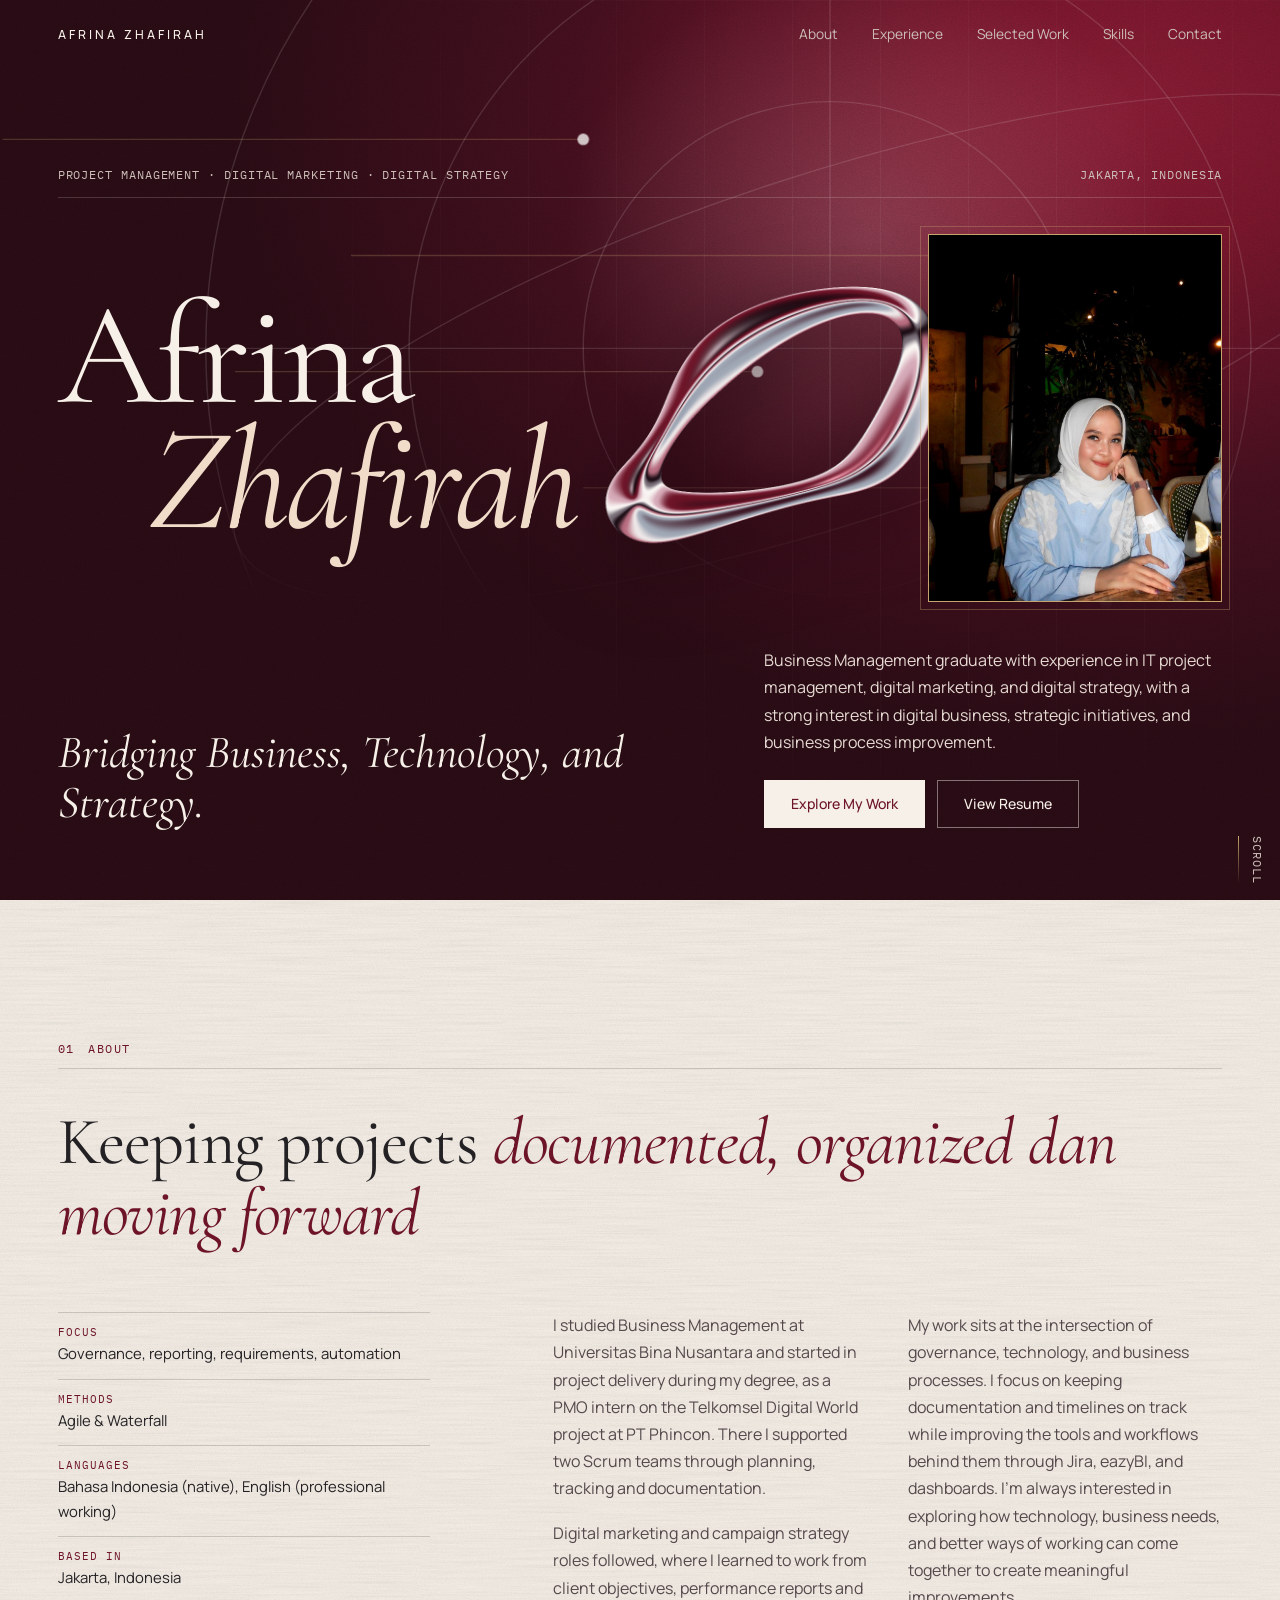
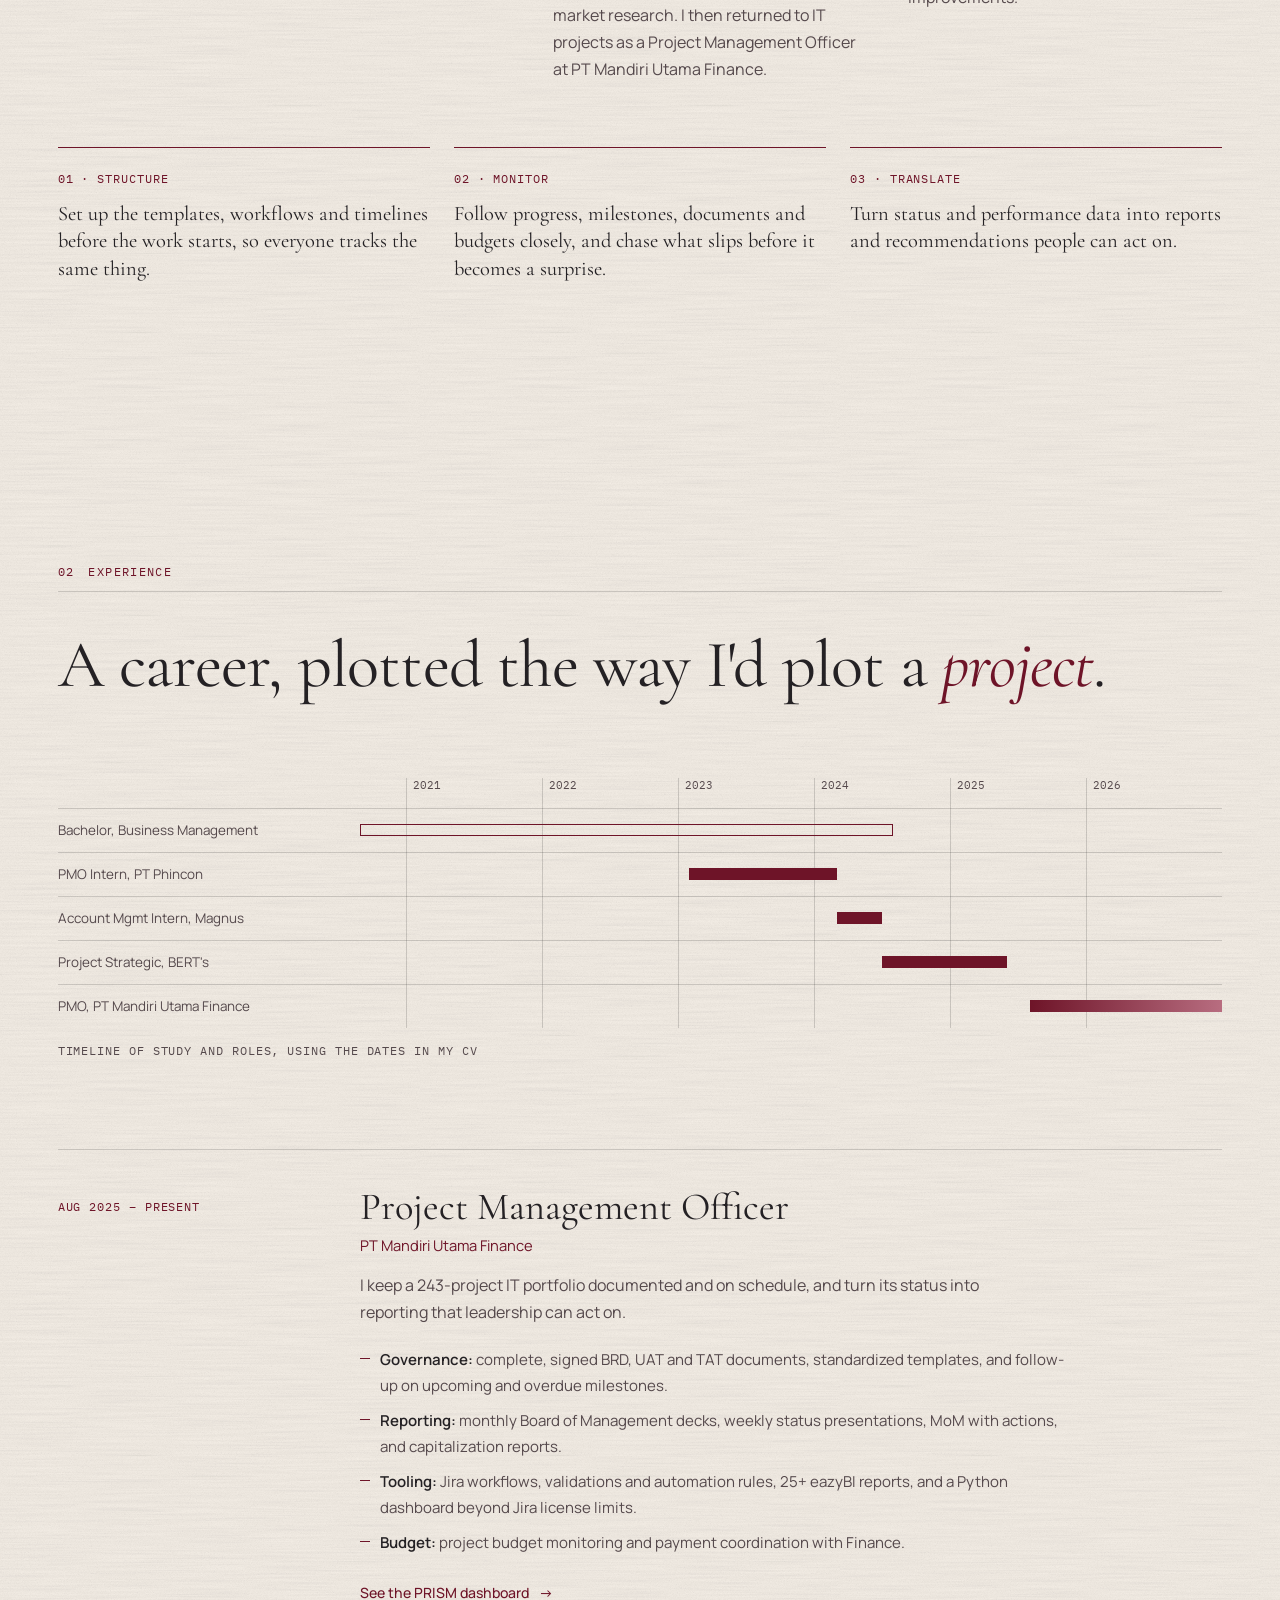
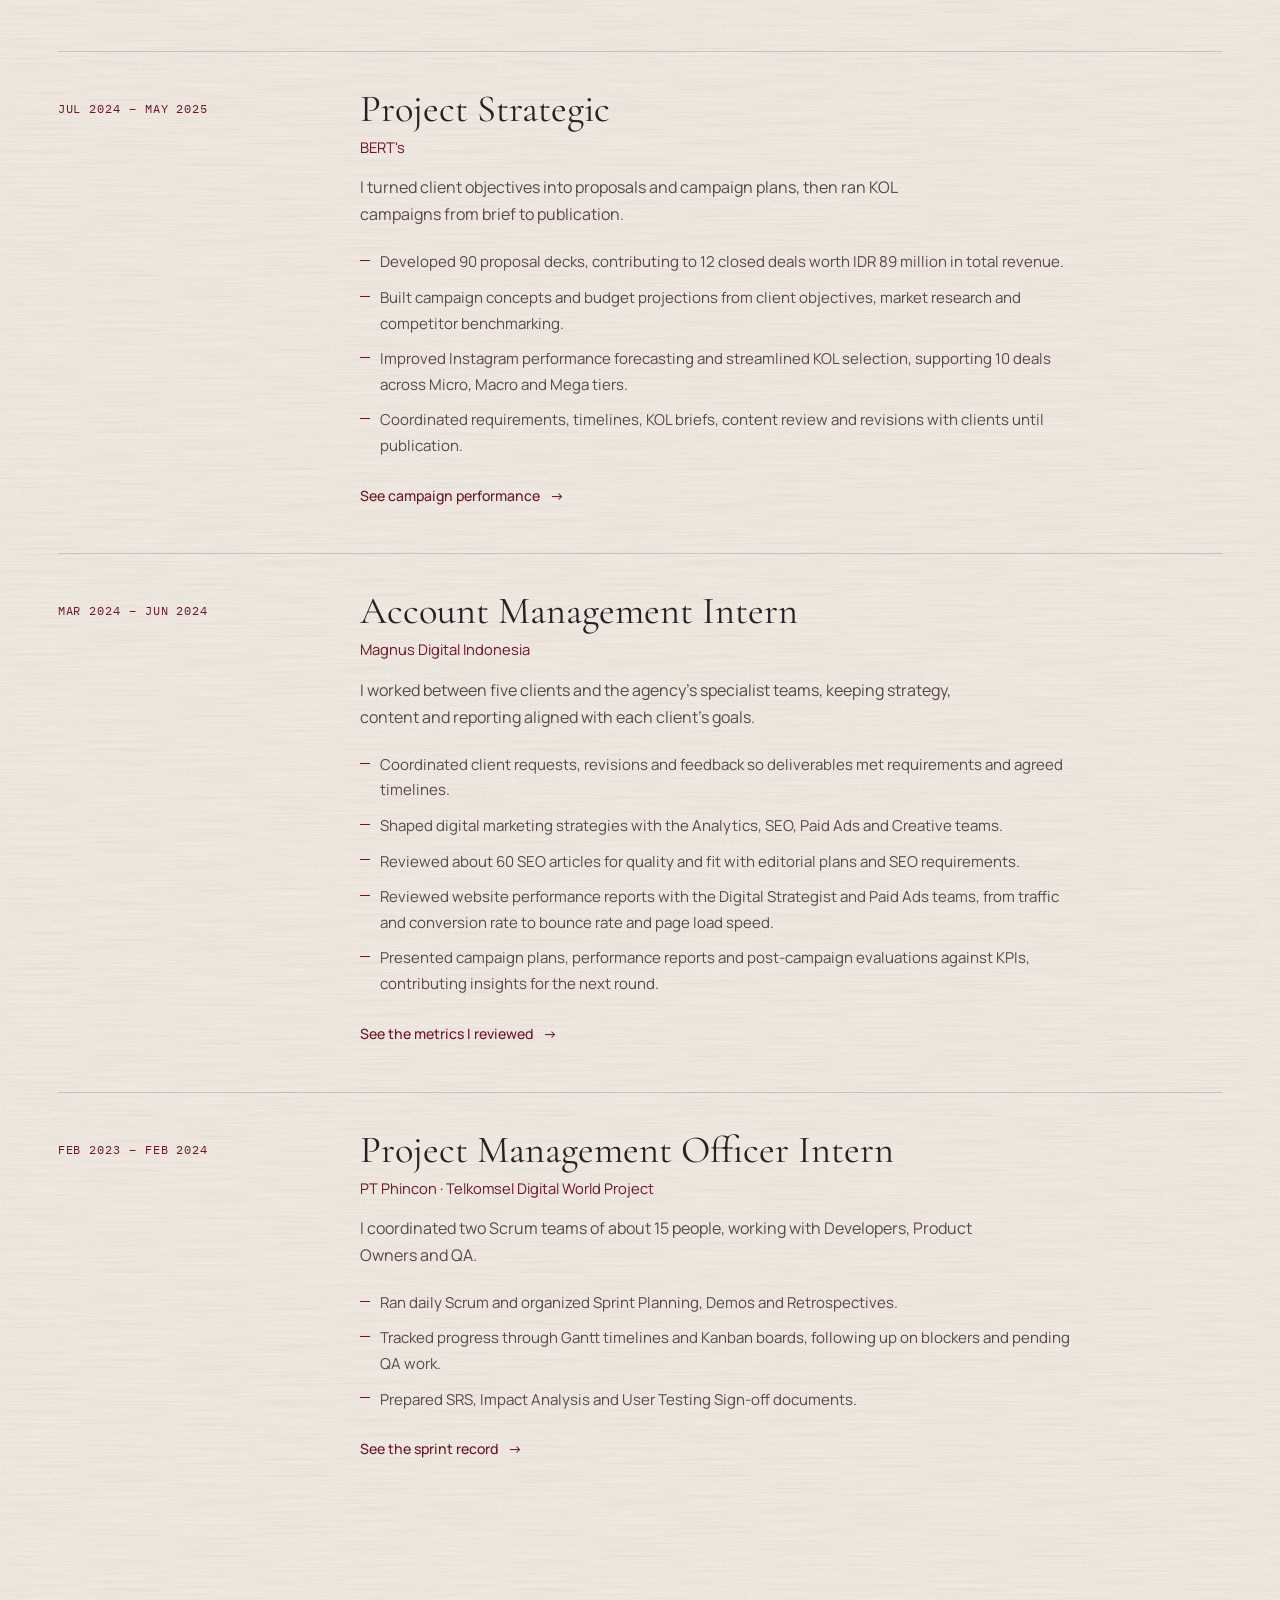
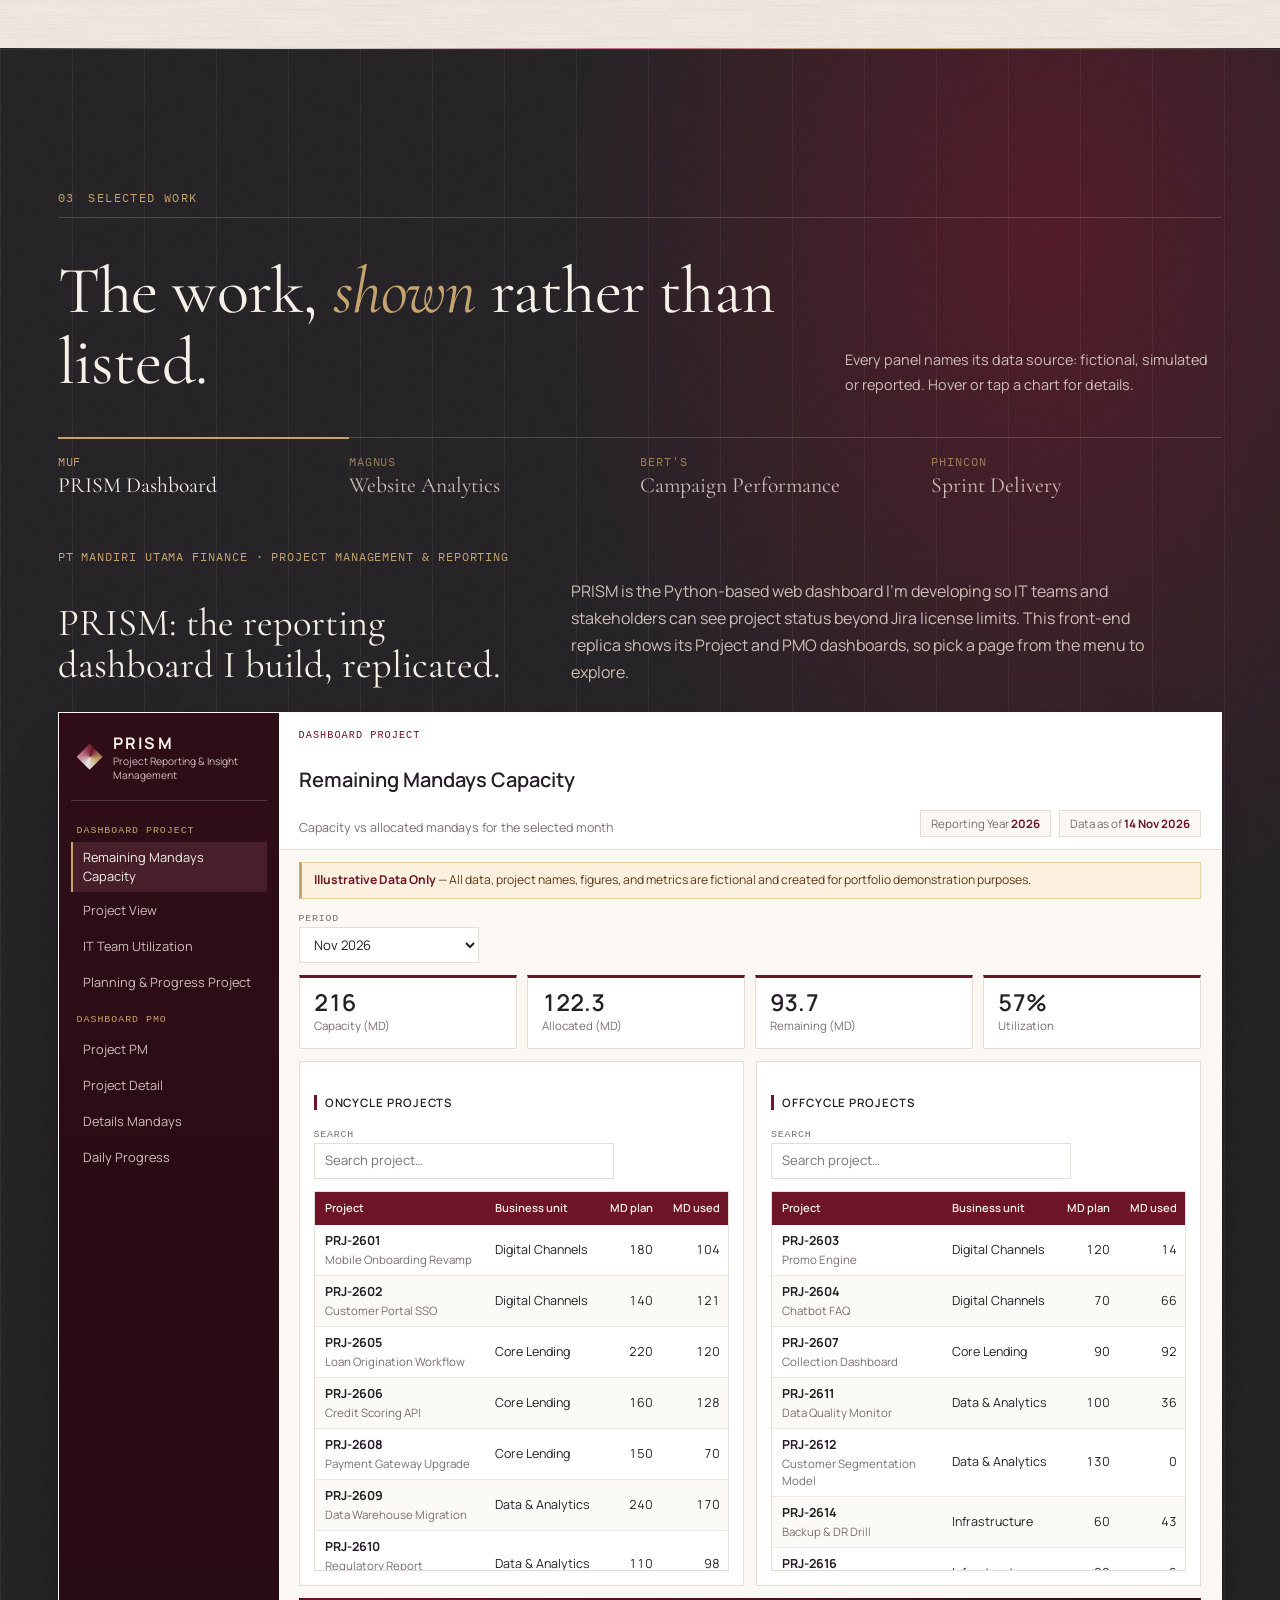
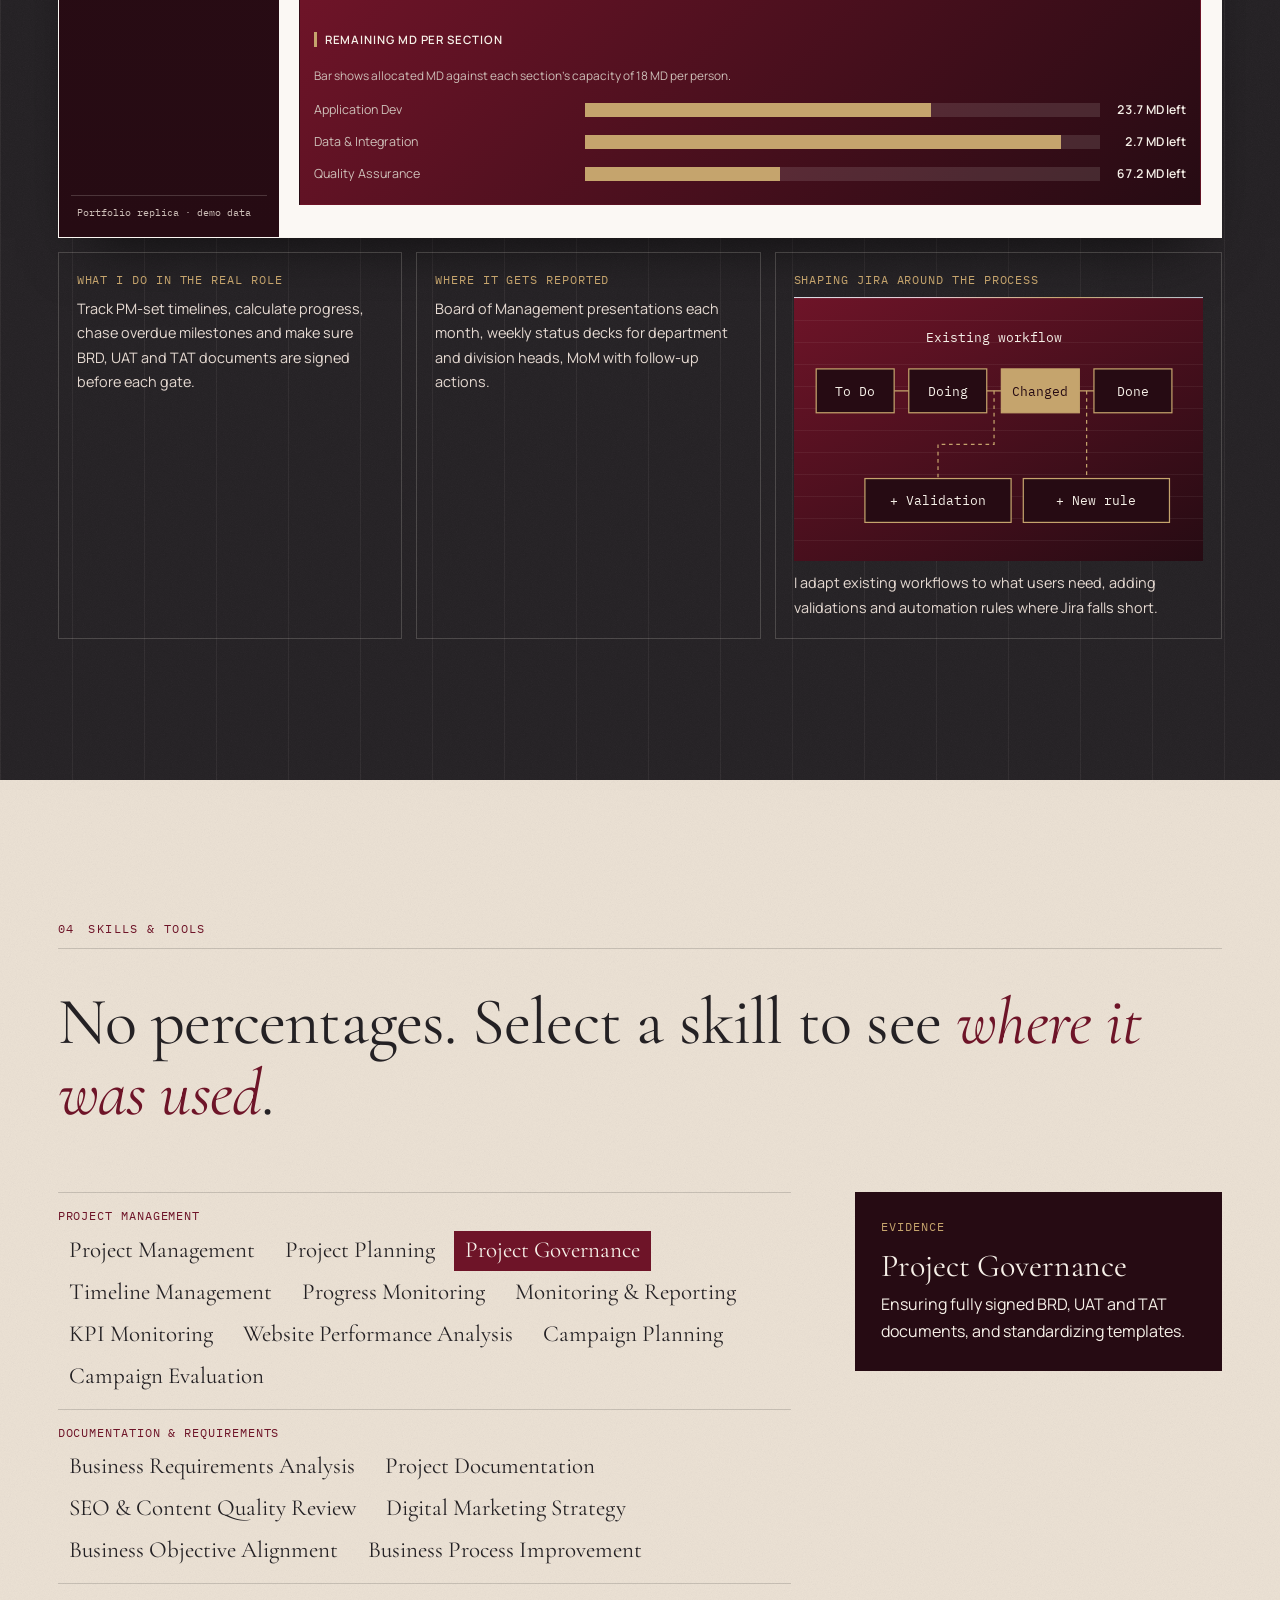
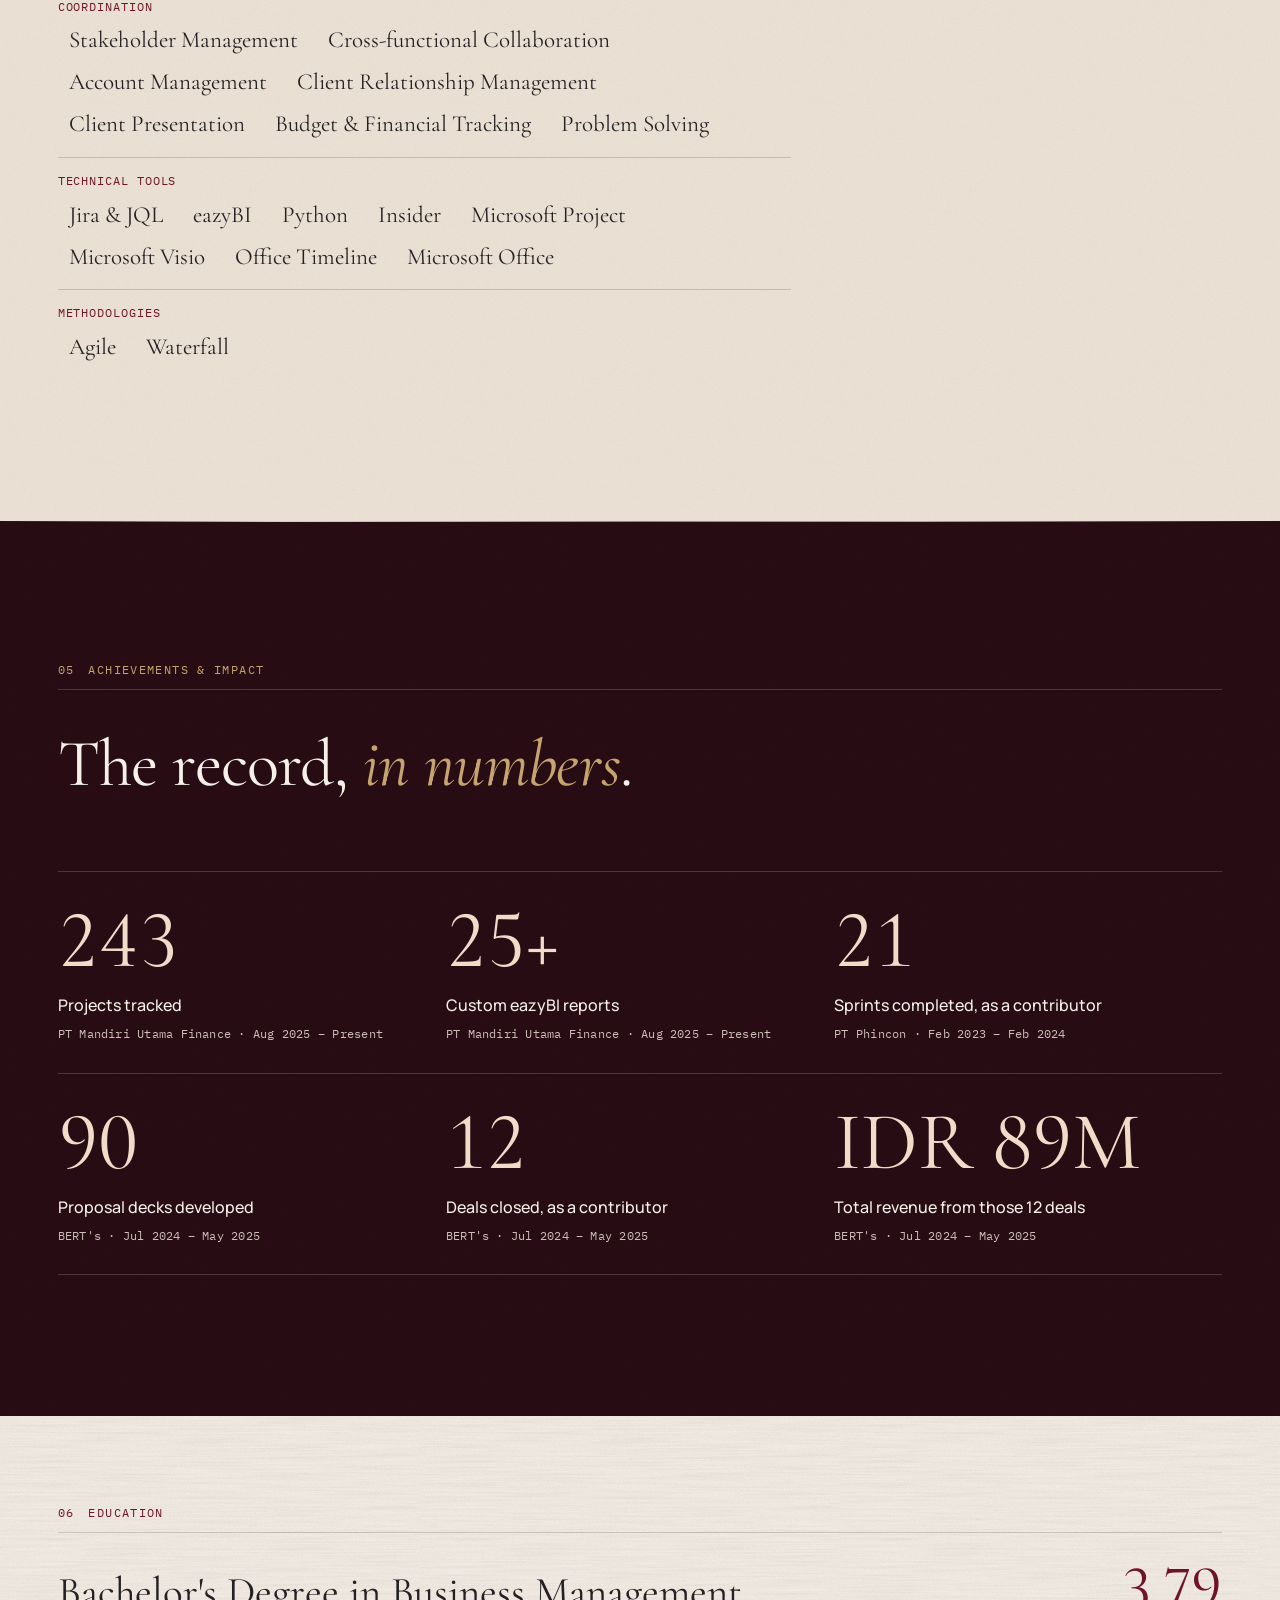
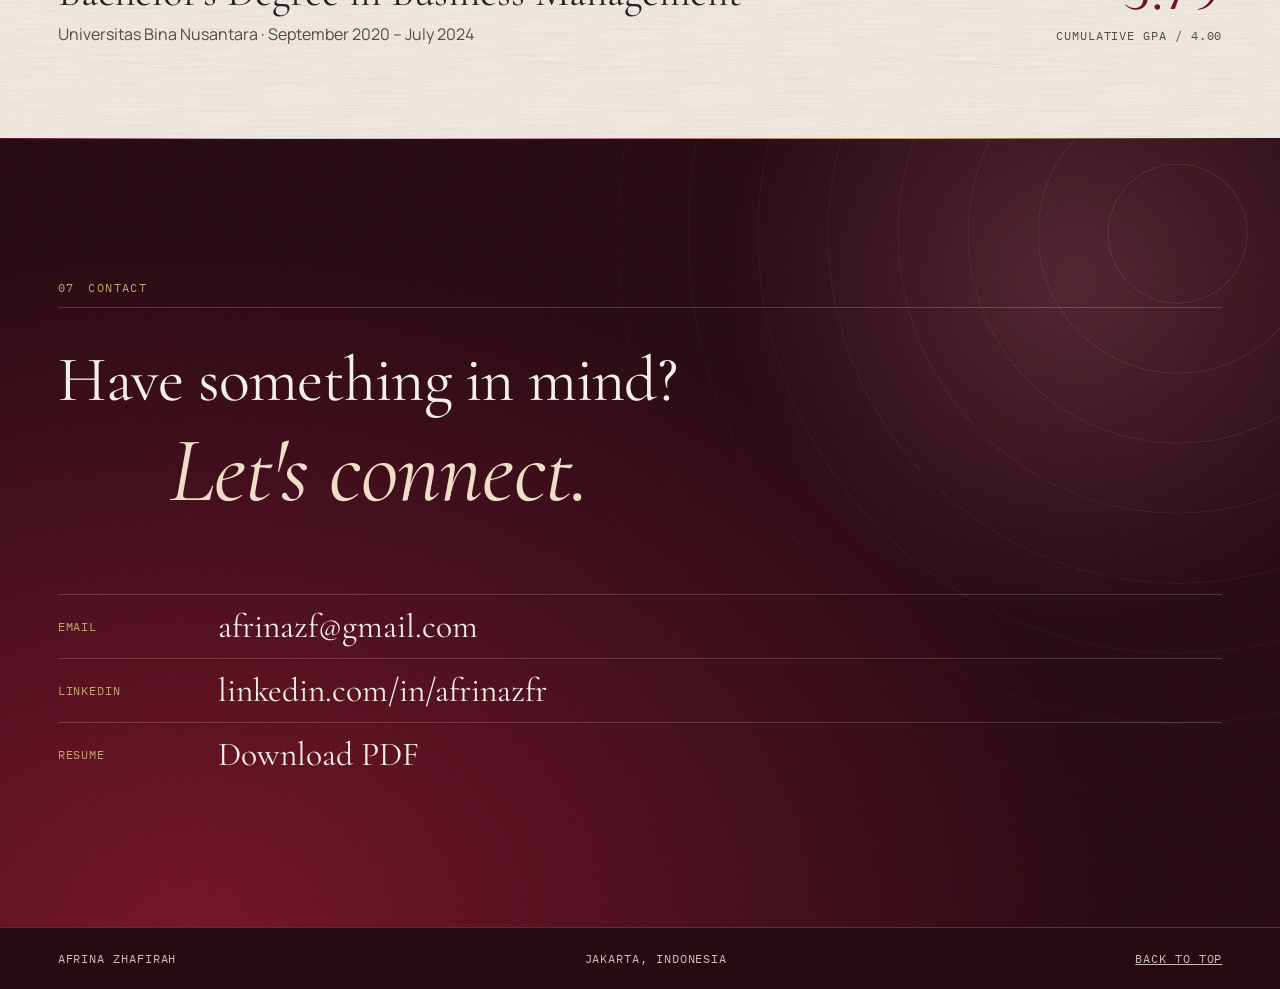
==== commit 0f4fceb9: "Add files via upload percantik" ====
--- a/index.html
+++ b/index.html
@@ -6,8 +6,14 @@
   <title>Afrina Zhafirah | Project Management, Digital Marketing &amp; Strategy</title>
   <meta name="description" content="Portfolio of Afrina Zhafirah, a Business Management graduate in Jakarta with experience across IT project management, digital marketing and digital strategy.">
   <meta property="og:title" content="Afrina Zhafirah | Project Management, Digital Marketing &amp; Strategy">
-  <meta property="og:description" content="Bringing structure to complex projects: project monitoring and reporting, website performance and campaign evaluation.">
+  <meta property="og:description" content="Bridging business, technology, and strategy: project monitoring and reporting, website performance and campaign evaluation.">
   <meta property="og:type" content="website">
+  <meta property="og:url" content="https://afrinazfr.github.io/Portfolio/">
+  <meta property="og:image" content="https://afrinazfr.github.io/Portfolio/assets/og-image.png">
+  <meta property="og:image:width" content="1200">
+  <meta property="og:image:height" content="630">
+  <meta property="og:image:alt" content="Afrina Zhafirah, Project Management, Digital Marketing and Digital Strategy portfolio">
+  <meta name="twitter:card" content="summary_large_image">
   <meta name="theme-color" content="#260B13">
   <link rel="icon" href="assets/favicon.svg" type="image/svg+xml">
   <link rel="preconnect" href="https://fonts.googleapis.com">
@@ -189,6 +195,7 @@
           <p class="note reveal">Every panel names its data source: fictional, simulated or reported. Hover or tap a chart for details.</p>
         </div>
 
+        <p class="wtabs__hint mono">Tap a card to switch the work shown below</p>
         <div class="wtabs reveal" role="tablist" aria-label="Selected work by experience">
           <button role="tab" id="tab-muf" aria-controls="panel-muf" aria-selected="true"><span class="mono">MUF</span>PRISM Dashboard</button>
           <button role="tab" id="tab-magnus" aria-controls="panel-magnus" aria-selected="false" tabindex="-1"><span class="mono">Magnus</span>Website Analytics</button>
@@ -397,7 +404,7 @@
     <section class="sec contact" id="contact">
       <div class="wrap">
         <p class="label reveal"><span>07</span> Contact</p>
-        <h2 class="contact__title reveal">Have Something in Mind?<em>Let's Connect</em>.</h2>
+        <h2 class="contact__title reveal">Have something in mind?<em>Let's connect.</em></h2>
         <ul class="contact__links reveal">
           <li><span class="mono">Email</span><a href="mailto:afrinazf@gmail.com">afrinazf@gmail.com</a></li>
           <li><span class="mono">LinkedIn</span><a href="https://www.linkedin.com/in/afrinazfr/" target="_blank" rel="noopener">linkedin.com/in/afrinazfr</a></li>
--- a/css/styles.css
+++ b/css/styles.css
@@ -23,7 +23,7 @@
 html { scroll-behavior: smooth; scroll-padding-top: 72px; -webkit-text-size-adjust: 100%; }
 body { margin: 0; background: var(--ivory); color: var(--charcoal); font: 400 1rem/1.7 var(--sans); -webkit-font-smoothing: antialiased; }
 h1, h2, h3, p, dl, dd, ul, figure { margin: 0; padding: 0; }
-ul { list-style: none; }
+ul, ol { list-style: none; margin: 0; padding: 0; }
 a { color: inherit; }
 button { font: inherit; color: inherit; background: none; border: 0; cursor: pointer; }
 em { font-style: italic; }
@@ -214,8 +214,8 @@
 
 /* Contact */
 .contact { color: var(--ivory); background: radial-gradient(100% 120% at 15% 100%, var(--burgundy), var(--cherry) 72%); }
-.contact__title { font: 400 clamp(3rem, 9vw, 8.5rem)/.98 var(--serif); letter-spacing: -.018em; }
-.contact__title em { color: #F0DCC9; }
+.contact__title { font: 400 clamp(2.2rem, 5vw, 4.4rem)/1.05 var(--serif); letter-spacing: -.012em; }
+.contact__title em { display: block; margin-top: .12em; padding-left: 1.2em; font-size: 1.45em; line-height: 1; color: #F0DCC9; }
 .contact__links { margin-top: clamp(40px, 6vw, 80px); }
 .contact__links li { display: grid; grid-template-columns: 160px 1fr; align-items: center; min-height: 64px; border-top: 1px solid var(--line-dark); }
 .contact__links span { color: var(--gold); }
@@ -347,6 +347,417 @@
   .hero::before { background-size: 56px 56px; }
 }
 
+/* ---------- Approach ---------- */
+.approach { grid-column: 1 / -1; display: grid; grid-template-columns: repeat(3, 1fr); gap: 24px; margin-top: clamp(40px, 5vw, 72px); counter-reset: none; }
+.approach li { padding-top: 16px; border-top: 1px solid var(--burgundy); }
+.approach .mono { color: var(--burgundy); }
+.approach p { margin-top: 8px; font: 400 clamp(1.15rem, 1.6vw, 1.35rem)/1.35 var(--serif); }
+
+/* ---------- Experience additions ---------- */
+#experience .ticks strong { color: var(--charcoal); font-weight: 600; }
+#experience .ticks { margin-top: 16px; max-width: 72ch; }
+.role__link { display: inline-flex; align-items: center; gap: 10px; min-height: 44px; margin-top: 10px; font-size: .88rem; font-weight: 500; color: var(--burgundy); text-decoration: none; }
+.role__link::after { content: '→'; transition: transform .3s var(--ease); }
+.role__link:hover::after { transform: translateX(4px); }
+
+/* ---------- Work tabs & panels ---------- */
+:root { --st-delayed: #E5566F; --st-watch: #E3A3B3; --st-ontrack: #C5A46D; --st-done: #8E8589; --ig: #B86D80; --tt: #D9DCE2; }
+.wtabs { display: grid; grid-template-columns: repeat(4, 1fr); margin-top: 40px; border-top: 1px solid var(--line-dark); }
+.wtabs button { display: flex; flex-direction: column; align-items: flex-start; gap: 2px; min-height: 64px; padding: 14px 16px 14px 0; text-align: left; font: 400 clamp(1.05rem, 1.7vw, 1.35rem)/1.2 var(--serif); color: var(--on-dark-soft); border-top: 2px solid transparent; margin-top: -1px; transition: color .25s, border-color .25s; }
+.wtabs button .mono { color: var(--gold); opacity: .7; }
+.wtabs button:hover { color: var(--ivory); }
+.wtabs button[aria-selected="true"] { color: var(--ivory); border-color: var(--gold); }
+.wtabs button[aria-selected="true"] .mono { opacity: 1; }
+.wtabs__hint { display: none; }
+.wpanel { margin-top: 36px; }
+@media (max-width: 760px) {
+  .wtabs__hint { display: block; margin-top: 32px; color: var(--gold); }
+  .wtabs { gap: 8px; margin-top: 12px; border-top: 0; }
+  .wtabs button { position: relative; min-height: 76px; margin-top: 0; padding: 12px 34px 12px 12px; border: 1px solid rgba(246, 240, 232, .22); background: rgba(246, 240, 232, .04); font-size: 1.05rem; }
+  .wtabs button::after { content: '›'; position: absolute; right: 12px; top: 50%; transform: translateY(-50%); font: 400 1.4rem var(--sans); color: var(--gold); }
+  .wtabs button[aria-selected="true"] { border-color: var(--gold); background: var(--burgundy); }
+  .wtabs button[aria-selected="true"]::after { content: '✓'; font-size: .95rem; color: var(--ivory); }
+}
+.wpanel__intro { display: grid; grid-template-columns: 5fr 7fr; gap: 12px 48px; align-items: end; margin-bottom: 26px; }
+.wpanel__intro .mono { grid-column: 1 / -1; color: var(--gold); }
+.wpanel__intro h3 { font: 400 clamp(1.7rem, 3vw, 2.6rem)/1.1 var(--serif); }
+.wpanel__intro > p:last-child { color: var(--on-dark-soft); max-width: 60ch; }
+.disclaimer { margin: 0 0 18px; padding: 10px 14px; border: 1px solid rgba(197, 164, 109, .45); border-left-width: 3px; background: rgba(197, 164, 109, .07); font-size: .82rem; color: #EADCC1; }
+.disclaimer strong { color: var(--gold); font-weight: 600; }
+.source { display: inline-block; margin-bottom: 16px; padding: 6px 10px; border: 1px solid var(--line-dark); color: var(--ivory); }
+.footnote { margin-top: 14px; font-size: .8rem; color: var(--on-dark-soft); max-width: 80ch; }
+
+/* ---------- App shell ---------- */
+.app { border: 1px solid var(--line-dark); background: rgba(22, 8, 13, .82); box-shadow: 0 30px 60px -30px rgba(0, 0, 0, .6); }
+.app .disclaimer { margin: 12px 16px 0; }
+.app__bar { display: flex; flex-wrap: wrap; justify-content: space-between; gap: 6px 16px; padding: 12px 16px; border-bottom: 1px solid var(--line-dark); background: rgba(110, 20, 40, .28); }
+.app__bar .mono { color: var(--on-dark-soft); }
+.app__logo { display: inline-flex; align-items: center; gap: 10px; font-weight: 600; font-size: .9rem; letter-spacing: .02em; }
+.app__logo i { width: 12px; height: 12px; transform: rotate(45deg); background: linear-gradient(135deg, #E9E4E6, var(--rose)); }
+.app__tools { display: flex; flex-wrap: wrap; justify-content: space-between; align-items: center; gap: 12px; padding: 12px 16px 0; }
+.app__tabs { display: flex; gap: 4px; padding: 3px; border: 1px solid var(--line-dark); }
+.app__tabs button { min-height: 38px; padding: 0 14px; font-size: .84rem; color: var(--on-dark-soft); }
+.app__tabs button[aria-selected="true"] { background: var(--burgundy); color: var(--ivory); }
+.app__filter { display: flex; align-items: center; gap: 10px; }
+.app__filter .mono { color: var(--on-dark-soft); }
+.app__filter select { min-height: 40px; padding: 0 34px 0 12px; font: inherit; font-size: .86rem; color: var(--ivory); background: #2a1219 url("data:image/svg+xml,%3Csvg xmlns='http://www.w3.org/2000/svg' width='10' height='6'%3E%3Cpath d='M0 0l5 6 5-6z' fill='%23C5A46D'/%3E%3C/svg%3E") right 12px center no-repeat; border: 1px solid var(--line-dark); appearance: none; -webkit-appearance: none; }
+.app__view { padding: 16px; }
+.app__empty { color: var(--on-dark-soft); font-size: .9rem; }
+
+.kpis { display: grid; grid-template-columns: repeat(5, 1fr); gap: 1px; background: var(--line-dark); border: 1px solid var(--line-dark); }
+.kpi { padding: 14px 16px; background: #1E0B11; }
+.kpi__v { font: 400 clamp(1.9rem, 3vw, 2.6rem)/1 var(--serif); font-variant-numeric: lining-nums tabular-nums; color: #F0DCC9; }
+.kpi__l { margin-top: 6px; font-size: .84rem; font-weight: 600; }
+.kpi__s { font-size: .74rem; color: var(--on-dark-soft); }
+.kpi--bad .kpi__v { color: var(--st-delayed); }
+
+.dash { display: grid; grid-template-columns: 7fr 5fr; gap: 14px; margin-top: 14px; }
+.dash--3 { grid-template-columns: repeat(3, 1fr); margin-top: 0; }
+.panel-card { padding: 16px; border: 1px solid var(--line-dark); background: rgba(246, 240, 232, .025); min-width: 0; }
+.panel-card h4 { font-size: .95rem; font-weight: 600; }
+.panel-card__sub { margin: 2px 0 14px; font-size: .76rem; color: var(--on-dark-soft); }
+.panel-card__note { margin-top: 14px; padding-top: 12px; border-top: 1px solid var(--line-dark); font-size: .86rem; color: #E6DAD2; }
+
+.scatter { display: block; width: 100%; height: auto; overflow: visible; }
+.scatter .g { stroke: rgba(246, 240, 232, .08); }
+.scatter .ax { font: 400 10px var(--mono); fill: var(--on-dark-soft); }
+.scatter .ax--zone { fill: var(--st-delayed); }
+.scatter .zone { fill: rgba(229, 86, 111, .08); }
+.scatter .diag { stroke: rgba(246, 240, 232, .4); stroke-width: 1; }
+.scatter .diag--d { stroke: var(--st-delayed); stroke-dasharray: 4 4; stroke-opacity: .7; }
+.dot { stroke: #1E0B11; stroke-width: 2; cursor: pointer; transition: r .15s; }
+.dot:hover, .dot:focus-visible { r: 8; outline: none; stroke: var(--ivory); }
+.dot--delayed, .seg--delayed, .sw--delayed { fill: var(--st-delayed); background: var(--st-delayed); }
+.dot--watch, .seg--watch, .sw--watch { fill: var(--st-watch); background: var(--st-watch); }
+.dot--ontrack, .seg--ontrack, .sw--ontrack { fill: var(--st-ontrack); background: var(--st-ontrack); }
+.dot--done, .seg--done, .sw--done { fill: var(--st-done); background: var(--st-done); }
+.legend { display: flex; flex-wrap: wrap; gap: 6px 16px; margin-top: 10px; font-size: .78rem; color: var(--on-dark-soft); }
+.legend li { display: inline-flex; align-items: center; gap: 6px; }
+.legend b { color: var(--ivory); font-weight: 600; }
+.sw { display: inline-block; width: 10px; height: 10px; }
+.sw--ig { background: var(--ig); }
+.sw--tt { background: var(--tt); }
+
+.insights li { position: relative; padding: 10px 0 10px 16px; border-top: 1px solid var(--line-dark); font-size: .86rem; color: #E6DAD2; }
+.insights li:first-child { border-top: 0; padding-top: 0; }
+.insights li::before { content: ''; position: absolute; left: 0; top: 17px; width: 6px; height: 6px; border-radius: 50%; background: var(--st-ontrack); }
+.insights li:first-child::before { top: 7px; }
+.insights .in--bad::before { background: var(--st-delayed); }
+.insights .in--warn::before { background: var(--st-watch); }
+.insights .in--info::before { background: var(--tt); }
+.insights b { color: var(--ivory); font-weight: 600; }
+
+.hbar { display: grid; grid-template-columns: 92px 1fr 24px; align-items: center; gap: 10px; min-height: 30px; font-size: .8rem; }
+.hbar__l { color: var(--on-dark-soft); }
+.hbar__t { display: flex; gap: 2px; height: 14px; }
+.hbar__n { text-align: right; font-family: var(--mono); }
+.seg { display: block; height: 100%; cursor: pointer; }
+.seg:hover, .seg:focus-visible { outline: 1px solid var(--ivory); outline-offset: 1px; }
+
+.cols { display: grid; grid-template-columns: repeat(4, 1fr); gap: 12px; height: 170px; align-items: end; }
+.col { display: flex; flex-direction: column; align-items: center; justify-content: flex-end; gap: 6px; height: 100%; }
+.col__n { font: 400 1.4rem/1 var(--serif); }
+.col__bar { width: 70%; max-width: 54px; background: linear-gradient(var(--st-ontrack), rgba(197, 164, 109, .45)); cursor: pointer; }
+.col__bar--bad { background: linear-gradient(var(--st-delayed), rgba(229, 86, 111, .45)); }
+.col__bar:hover, .col__bar:focus-visible { outline: 1px solid var(--ivory); outline-offset: 2px; }
+.col__l { font-size: .74rem; color: var(--on-dark-soft); text-align: center; }
+
+.tablewrap { overflow-x: auto; border: 1px solid var(--line-dark); }
+.ptable { width: 100%; min-width: 860px; border-collapse: collapse; font-size: .82rem; }
+.ptable caption { padding: 10px 12px; text-align: left; color: var(--on-dark-soft); text-transform: none; letter-spacing: .02em; }
+.ptable th { padding: 8px 12px; text-align: left; font: 400 .7rem var(--mono); letter-spacing: .06em; text-transform: uppercase; color: var(--gold); border-bottom: 1px solid var(--line-dark); white-space: nowrap; }
+.ptable th button { font: inherit; letter-spacing: inherit; text-transform: inherit; color: inherit; min-height: 32px; text-decoration: underline dotted; text-underline-offset: 3px; }
+.ptable th button[aria-pressed="true"]::after { content: ' ↓'; }
+.ptable td { padding: 10px 12px; border-bottom: 1px solid rgba(246, 240, 232, .07); vertical-align: middle; }
+.ptable tr:hover td { background: rgba(246, 240, 232, .03); }
+.ptable td span, .ptable td small { display: block; color: var(--on-dark-soft); font-size: .76rem; }
+.ptable td.late span { color: var(--st-delayed); }
+.pbar { position: relative; width: 110px; height: 6px; background: rgba(246, 240, 232, .1); }
+.pbar i { position: absolute; inset: 0 auto 0 0; background: var(--rose); }
+.pbar em { position: absolute; top: -4px; width: 2px; height: 14px; background: var(--ivory); }
+.docs { white-space: nowrap; }
+.doc { display: inline-grid !important; place-items: center; width: 22px; height: 22px; margin-right: 3px; font: 500 .68rem var(--mono) !important; border: 1px solid; }
+.doc--ok { background: rgba(197, 164, 109, .2); border-color: var(--gold); color: #F0DCC9 !important; }
+.doc--miss { border-color: var(--st-delayed); color: var(--st-delayed) !important; }
+.doc--na { border-color: rgba(246, 240, 232, .15); color: rgba(246, 240, 232, .3) !important; }
+.pill { display: inline-block !important; padding: 2px 8px; font-size: .72rem !important; font-weight: 600; white-space: nowrap; color: #1E0B11 !important; }
+.pill--delayed { background: var(--st-delayed); }
+.pill--watch { background: var(--st-watch); }
+.pill--ontrack { background: var(--st-ontrack); }
+.pill--done { background: var(--st-done); }
+
+.meter { display: grid; grid-template-columns: minmax(96px, 38%) 1fr 48px; align-items: center; gap: 10px; min-height: 36px; font-size: .82rem; cursor: default; }
+.meter__l { color: #E6DAD2; }
+.meter__t { height: 8px; background: rgba(246, 240, 232, .08); }
+.meter__t i { display: block; height: 100%; background: linear-gradient(90deg, var(--burgundy), var(--rose)); }
+.meter--cause .meter__t i { background: var(--st-watch); }
+.meter__n { text-align: right; font-family: var(--mono); font-size: .76rem; }
+.meter--dim { opacity: .35; }
+.meter:focus-visible { outline: 1px solid var(--gold); }
+
+/* ---------- PRISM replica ---------- */
+.pz { --pz-bg: #FBF8F4; --pz-line: #E6DDD3; --pz-ink: #242124; --pz-mute: #7A6E70;
+  display: grid; grid-template-columns: 220px 1fr; min-height: 640px; color: var(--pz-ink); background: var(--pz-bg); border: 1px solid var(--line-dark); box-shadow: 0 30px 60px -30px rgba(0, 0, 0, .7); font-size: .86rem; line-height: 1.5; }
+.c-1 { --c: #6E1428; } .c-2 { --c: #B86D80; } .c-3 { --c: #C5A46D; } .c-4 { --c: #6F6A75; } .c-bad { --c: #D0344F; }
+.st-ok { --c: #C5A46D; } .st-bad { --c: #D0344F; } .st-done { --c: #6E1428; } .st-ns { --c: #CBBFB8; }
+.s-todo { --c: #E4D9CF; } .s-prog { --c: #C5A46D; } .s-done { --c: #6E1428; }
+.pz__side { display: flex; flex-direction: column; padding: 18px 12px; color: var(--ivory); background: linear-gradient(180deg, #2E0D17, var(--cherry)); }
+.pz__brand { display: flex; gap: 10px; align-items: center; padding: 0 6px 18px; border-bottom: 1px solid var(--line-dark); }
+.pz__brand i { width: 26px; height: 26px; flex: none; background: conic-gradient(from 200deg, #E9E4E6, var(--rose), var(--burgundy), var(--gold), #E9E4E6); clip-path: polygon(50% 0, 100% 50%, 50% 100%, 0 50%); }
+.pz__brand b { display: block; font-size: 1rem; letter-spacing: .14em; }
+.pz__brand span { display: block; font-size: .64rem; line-height: 1.3; color: var(--on-dark-soft); }
+.pz__nav { flex: 1; padding-top: 10px; }
+.pz-nav__g { margin: 14px 6px 6px; font: 500 .62rem var(--mono); letter-spacing: .1em; text-transform: uppercase; color: var(--gold); }
+.pz__nav button { display: block; width: 100%; min-height: 36px; padding: 6px 10px; text-align: left; font-size: .8rem; color: var(--on-dark-soft); border-left: 2px solid transparent; transition: background .2s, color .2s; }
+.pz__nav button:hover { color: var(--ivory); background: rgba(246, 240, 232, .05); }
+.pz__nav button[aria-current="page"] { color: var(--ivory); background: rgba(184, 109, 128, .18); border-left-color: var(--gold); }
+.pz__ver { padding: 10px 6px 0; font: 400 .62rem var(--mono); color: var(--on-dark-soft); border-top: 1px solid var(--line-dark); }
+.pz__main { min-width: 0; display: flex; flex-direction: column; }
+.pz__top { display: flex; flex-wrap: wrap; justify-content: space-between; align-items: flex-end; gap: 10px 20px; padding: 16px 20px 12px; background: #fff; border-bottom: 1px solid var(--pz-line); }
+.pz__crumb { font: 500 .64rem var(--mono); letter-spacing: .1em; text-transform: uppercase; color: var(--burgundy); }
+.pz__top h4 { font: 600 1.25rem/1.2 var(--sans); }
+.pz__sub { font-size: .78rem; color: var(--pz-mute); }
+.pz__meta { display: flex; gap: 8px; flex-wrap: wrap; }
+.pz__meta span { padding: 4px 10px; font-size: .72rem; color: var(--pz-mute); border: 1px solid var(--pz-line); background: var(--pz-bg); }
+.pz__meta b { color: var(--burgundy); }
+.pz__mnav { display: none; }
+.pz__disc { margin: 12px 20px 0; padding: 8px 12px; font-size: .76rem; color: #5B3A1C; background: #FBF1DE; border: 1px solid #E8CFA0; border-left: 3px solid var(--gold); }
+.pz__disc strong { color: var(--burgundy); }
+.pz__body { padding: 14px 20px 20px; }
+
+.pz-tools { display: flex; flex-wrap: wrap; gap: 10px; margin-bottom: 12px; }
+.pz-field { display: flex; flex-direction: column; gap: 3px; min-width: 180px; }
+.pz-field span { font: 500 .62rem var(--mono); letter-spacing: .08em; text-transform: uppercase; color: var(--pz-mute); }
+.pz-field select, .pz-field input, .pz__mnav select { min-height: 36px; padding: 0 10px; font: inherit; font-size: .82rem; color: var(--pz-ink); background: #fff; border: 1px solid var(--pz-line); }
+.pz-field--search { flex: 1; max-width: 300px; }
+.pz-field select:focus-visible, .pz-field input:focus-visible { outline: 2px solid var(--burgundy); outline-offset: 0; }
+.pz-stats { display: grid; grid-template-columns: repeat(4, 1fr); gap: 10px; margin-bottom: 12px; }
+.pz-stat { padding: 12px 14px; background: #fff; border: 1px solid var(--pz-line); border-top: 3px solid var(--burgundy); }
+.pz-stat b { display: block; font: 600 1.45rem/1.1 var(--sans); font-variant-numeric: tabular-nums; }
+.pz-stat span { font-size: .72rem; color: var(--pz-mute); }
+.pz-stat--bad { border-top-color: #D0344F; }
+.pz-stat--bad b { color: #D0344F; }
+.pz-grid { display: grid; gap: 12px; }
+.pz-grid--2 { grid-template-columns: 1fr 1fr; }
+.pz-panel { min-width: 0; margin-bottom: 12px; padding: 14px; background: #fff; border: 1px solid var(--pz-line); }
+.pz-grid .pz-panel { margin-bottom: 0; }
+.pz-grid + .pz-panel, .pz-panel + .pz-grid, .pz-grid + .pz-grid { margin-top: 12px; }
+.pz-panel__h { margin-bottom: 10px; }
+.pz-panel__h h5 { padding-left: 8px; border-left: 3px solid var(--burgundy); font: 600 .72rem var(--sans); letter-spacing: .08em; text-transform: uppercase; }
+.pz-panel__h p { margin-top: 2px; padding-left: 11px; font-size: .74rem; color: var(--pz-mute); }
+.pz-panel--dark { color: var(--ivory); background: linear-gradient(135deg, var(--burgundy), var(--cherry)); border-color: transparent; }
+.pz-panel--dark .pz-panel__h h5 { border-color: var(--gold); }
+.pz-panel--dark .pz-note, .pz-panel--dark .pz-hbar__l { color: var(--on-dark-soft); }
+.pz-panel--dark .pz-hbar__t { background: rgba(246, 240, 232, .12); }
+.pz-panel--dark .c-1 { --c: var(--gold); }
+.pz-note { margin: 4px 0 10px; font-size: .74rem; color: var(--pz-mute); }
+.pz-empty { padding: 14px; color: var(--pz-mute); font-size: .8rem; text-align: center; }
+.pz-muted { color: #C2B6B0; }
+.pz-neg { color: #D0344F; font-weight: 600; }
+
+.pz-tablewrap { max-height: 380px; overflow: auto; border: 1px solid var(--pz-line); }
+.pz-table { width: 100%; border-collapse: collapse; font-size: .78rem; }
+.pz-table th { position: sticky; top: 0; z-index: 1; padding: 8px 10px; text-align: left; font-weight: 600; font-size: .7rem; color: var(--ivory); background: var(--burgundy); white-space: nowrap; }
+.pz-table td { padding: 7px 10px; border-bottom: 1px solid #F0E9E1; vertical-align: middle; white-space: nowrap; }
+.pz-table td span:not([class]) { display: block; font-size: .72rem; color: var(--pz-mute); white-space: normal; min-width: 150px; }
+.pz-table .n { text-align: right; font-variant-numeric: tabular-nums; }
+.pz-table tbody tr:nth-child(even) td { background: #FCFAF7; }
+.pz-table tbody tr:hover td { background: #F7EEF0; }
+.pz-table tfoot td { position: sticky; bottom: 0; font-weight: 700; background: #F3ECE4; border-top: 2px solid var(--pz-line); }
+.pz-pill { display: inline-block; padding: 2px 8px; font-size: .68rem; font-weight: 600; white-space: nowrap; }
+.pz-pill--ok { background: #F6ECD8; color: #7A5A1E; }
+.pz-pill--bad { background: #FBE1E6; color: #A11F37; }
+.pz-pill--done { background: var(--burgundy); color: var(--ivory); }
+.pz-pill--ns { background: #EFE9E4; color: var(--pz-mute); }
+.pz-st { font-size: .74rem; font-weight: 600; }
+.pz-st--0 { color: var(--pz-mute); } .pz-st--1 { color: #9A7330; } .pz-st--2 { color: var(--burgundy); }
+.pz-tag { padding: 1px 6px; font-size: .68rem; font-weight: 600; }
+.pz-tag--general { background: #EFE9E4; } .pz-tag--critical { background: #FBE1E6; color: #A11F37; }
+.pz-heat { display: inline-block; min-width: 26px; padding: 1px 6px; text-align: center; font-weight: 600; background: rgba(110, 20, 40, var(--a)); }
+.pz-prog { position: relative; display: inline-block; width: 90px; height: 6px; margin-right: 6px; vertical-align: middle; background: #EFE7DE; }
+.pz-prog i { position: absolute; inset: 0 auto 0 0; background: var(--burgundy); }
+.pz-prog em { position: absolute; top: -3px; width: 2px; height: 12px; background: var(--gold); }
+.pz-prog + small { font-size: .72rem; color: var(--pz-mute); }
+.pz-mini { display: inline-flex; width: 110px; height: 10px; vertical-align: middle; background: #EFE7DE; }
+.pz-mini i, .pz-legend i, .pz-hbar__t i, .pz-col__stack i, .pz-gantt__t i { background: var(--c); }
+.pz-legend { display: flex; flex-wrap: wrap; gap: 4px 14px; margin-top: 10px; font-size: .72rem; color: var(--pz-mute); }
+.pz-legend li { display: inline-flex; align-items: center; gap: 6px; }
+.pz-legend i { display: inline-block; width: 10px; height: 10px; }
+.pz-legend b { color: var(--pz-ink); }
+.pz-legend .ref { width: 2px; height: 12px; --c: var(--pz-ink); }
+.pz-legend .ideal { height: 2px; width: 16px; --c: transparent; border-top: 2px dashed var(--pz-mute); }
+.pz-legend .actual { height: 3px; width: 16px; --c: var(--burgundy); }
+.pz-legend .today { width: 2px; height: 12px; --c: #D0344F; }
+.pz-legend .fill { --c: rgba(36, 33, 36, .35); }
+
+.pz-hbar { display: grid; grid-template-columns: minmax(90px, 30%) 1fr 76px; gap: 10px; align-items: center; min-height: 32px; }
+.pz-hbar__l { font-size: .78rem; }
+.pz-hbar__l small { margin-left: 6px; font-size: .64rem; color: var(--pz-mute); }
+.pz-hbar__t { position: relative; height: 14px; background: #F3ECE4; }
+.pz-hbar__t i { display: block; height: 100%; cursor: pointer; }
+.pz-hbar__t em { position: absolute; top: -4px; bottom: -4px; width: 2px; background: var(--pz-ink); z-index: 1; }
+.pz-hbar__v { text-align: right; font-size: .76rem; font-weight: 600; font-variant-numeric: tabular-nums; }
+
+.pz-donut { display: flex; flex-wrap: wrap; align-items: center; gap: 16px; }
+.pz-donut svg { width: 150px; height: 150px; flex: none; }
+.pz-donut circle { fill: none; stroke: var(--c); stroke-width: 22; cursor: pointer; }
+.pz-donut circle:hover, .pz-donut circle:focus-visible { stroke-width: 26; outline: none; }
+.pz-donut text { text-anchor: middle; font: 600 22px var(--sans); fill: var(--pz-ink); }
+.pz-donut text.s { font: 400 10px var(--sans); fill: var(--pz-mute); }
+.pz-donut .pz-legend { flex-direction: column; margin: 0; }
+
+.pz-cols { display: flex; align-items: flex-end; gap: 14px; height: 220px; padding-top: 10px; }
+.pz-col { flex: 1; display: flex; flex-direction: column; align-items: center; justify-content: flex-end; height: 100%; gap: 4px; min-width: 0; }
+.pz-col__n { font-weight: 600; font-size: .8rem; }
+.pz-col__stack { display: flex; flex-direction: column-reverse; width: 60%; max-width: 64px; min-height: 2px; }
+.pz-col__stack i { display: block; width: 100%; cursor: pointer; }
+.pz-col__stack i:hover, .pz-col__stack i:focus-visible { outline: 2px solid var(--pz-ink); outline-offset: -2px; }
+.pz-col__l { font-size: .72rem; color: var(--pz-mute); text-align: center; overflow: hidden; text-overflow: ellipsis; white-space: nowrap; max-width: 100%; }
+
+.pz-line { display: block; width: 100%; height: auto; }
+.pz-line .g { stroke: #EFE7DE; }
+.pz-line text { font: 400 10px var(--sans); fill: var(--pz-mute); }
+.pz-line .today { stroke: #D0344F; stroke-dasharray: 3 3; }
+.pz-line .today-l { fill: #D0344F; }
+.pz-line polyline { fill: none; stroke-width: 2; }
+.pz-line polyline.ideal { stroke: var(--pz-mute); stroke-dasharray: 5 4; }
+.pz-line polyline.actual { stroke: var(--burgundy); }
+.pz-line circle.actual { fill: #fff; stroke: var(--burgundy); stroke-width: 2; cursor: pointer; }
+
+.pz-gantt { position: relative; padding-top: 22px; }
+.pz-gantt__axis { position: absolute; inset: 0 0 0 76px; pointer-events: none; }
+.pz-gantt__axis span { position: absolute; top: 0; bottom: 0; padding-left: 3px; border-left: 1px solid #F0E9E1; font-size: .64rem; color: var(--pz-mute); }
+.pz-gantt__axis b { position: absolute; top: 16px; bottom: 0; width: 2px; background: #D0344F; z-index: 2; }
+.pz-gantt__row { display: grid; grid-template-columns: 76px 1fr; align-items: center; min-height: 24px; }
+.pz-gantt__l { font: 500 .68rem var(--mono); }
+.pz-gantt__t { position: relative; height: 12px; }
+.pz-gantt__t i { position: absolute; top: 0; bottom: 0; opacity: .45; cursor: pointer; overflow: hidden; }
+.pz-gantt__t i:hover, .pz-gantt__t i:focus-visible { opacity: .7; outline: 1px solid var(--pz-ink); }
+.pz-gantt__t u { position: absolute; inset: 0 auto 0 0; background: rgba(36, 33, 36, .55); text-decoration: none; }
+
+.pz-head { display: flex; flex-wrap: wrap; justify-content: space-between; align-items: center; gap: 12px; margin-bottom: 12px; padding: 12px 14px; background: #fff; border: 1px solid var(--pz-line); border-left: 4px solid var(--burgundy); }
+.pz-head b { font-size: .95rem; }
+.pz-head > div > span { display: block; font-size: .74rem; color: var(--pz-mute); }
+.pz-head__r { display: flex; align-items: center; gap: 8px; }
+.pz-head__r .pz-stat { padding: 4px 10px; border-top-width: 2px; }
+.pz-head__r .pz-stat b { font-size: 1rem; }
+.pz-phases { position: relative; display: flex; gap: 2px; margin-top: 4px; }
+.pz-phases span { padding: 8px 6px; font-size: .7rem; text-align: center; background: #F3ECE4; color: var(--pz-mute); overflow: hidden; text-overflow: ellipsis; white-space: nowrap; cursor: default; }
+.pz-phases span.is-past { background: #E7D4D8; color: var(--burgundy); }
+.pz-phases span.is-cur { background: var(--burgundy); color: var(--ivory); font-weight: 600; }
+.pz-phases b { position: absolute; top: -6px; bottom: -6px; width: 2px; background: #D0344F; }
+.pz-report div { display: grid; grid-template-columns: 130px 1fr; gap: 10px; padding: 8px 0; border-bottom: 1px solid #F0E9E1; }
+.pz-report dt { font-size: .72rem; font-weight: 600; color: var(--pz-mute); }
+
+@media (max-width: 1100px) {
+  .pz { grid-template-columns: 1fr; }
+  .pz__side { display: none; }
+  .pz__mnav { display: flex; flex-direction: column; gap: 3px; margin: 12px 20px 0; }
+  .pz__mnav span { font: 500 .62rem var(--mono); letter-spacing: .08em; text-transform: uppercase; color: var(--pz-mute); }
+}
+@media (max-width: 760px) {
+  .pz__top, .pz__body { padding-inline: 12px; }
+  .pz__disc, .pz__mnav { margin-inline: 12px; }
+  .pz-grid--2, .pz-stats { grid-template-columns: 1fr 1fr; }
+  .pz-grid--2 { grid-template-columns: 1fr; }
+  .pz-field, .pz-field--search { min-width: 0; flex: 1 1 100%; max-width: none; }
+  .pz-hbar { grid-template-columns: 84px 1fr 60px; gap: 8px; }
+  .pz-gantt__axis { left: 64px; }
+  .pz-gantt__row { grid-template-columns: 64px 1fr; }
+  .pz-gantt__axis span:nth-child(even) { visibility: hidden; }
+  .pz-report div { grid-template-columns: 1fr; gap: 2px; }
+}
+
+/* ---------- Notes under the dashboard ---------- */
+.notes { display: grid; grid-template-columns: 1fr 1fr 1.3fr; gap: 14px; margin-top: 14px; }
+.note-card { padding: 18px; border: 1px solid var(--line-dark); }
+.note-card .mono { color: var(--gold); margin-bottom: 8px; }
+.note-card p:last-child { font-size: .9rem; color: #E6DAD2; }
+.note-card .case__fig { margin-bottom: 10px; padding: 10px; }
+
+/* ---------- Magnus metrics ---------- */
+.metrics { display: grid; grid-template-columns: repeat(3, 1fr); gap: 1px; background: var(--line-dark); border: 1px solid var(--line-dark); }
+.metric { display: flex; flex-direction: column; padding: 18px; background: #232022; }
+.metric header { display: flex; justify-content: space-between; align-items: baseline; gap: 10px; }
+.metric h4 { font-size: .95rem; font-weight: 600; }
+.metric header .mono { color: var(--on-dark-soft); text-transform: none; letter-spacing: .02em; }
+.metric__v { display: flex; align-items: baseline; gap: 10px; margin: 10px 0 8px; font: 400 2.3rem/1 var(--serif); font-variant-numeric: lining-nums; color: #F0DCC9; }
+.delta { font: 500 .74rem var(--mono); }
+.delta--good { color: var(--st-ontrack); }
+.delta--bad { color: var(--st-delayed); }
+.spark { display: block; width: 100%; height: 64px; }
+.spark polyline { fill: none; stroke: var(--rose); stroke-width: 1.6; vector-effect: non-scaling-stroke; }
+.spark polygon { fill: rgba(184, 109, 128, .14); }
+.spark circle { fill: var(--ivory); }
+.spark .hit rect { fill: transparent; cursor: crosshair; }
+.spark .hit rect:hover { fill: rgba(246, 240, 232, .06); }
+.metric__q { margin-top: 12px; padding-top: 10px; border-top: 1px solid var(--line-dark); font: italic 400 1.1rem/1.3 var(--serif); color: #E6DAD2; }
+
+/* ---------- BERT's ---------- */
+#panel-bert .kpis { margin-bottom: 14px; }
+.bert { display: grid; grid-template-columns: 1fr 1fr; gap: 14px; }
+.split__row { display: grid; grid-template-columns: 130px 1fr; align-items: center; gap: 12px; min-height: 40px; font-size: .82rem; }
+.split__l { color: #E6DAD2; }
+.split__t { display: flex; height: 22px; gap: 2px; }
+.split__t i { display: flex; align-items: center; padding: 0 6px; overflow: hidden; font: 500 .7rem var(--mono); font-style: normal; cursor: pointer; white-space: nowrap; }
+.split__a { background: var(--ig); color: #1E0B11; }
+.split__b { background: var(--tt); color: #1E0B11; justify-content: flex-end; }
+.split__t i:hover, .split__t i:focus-visible { outline: 1px solid var(--ivory); outline-offset: 1px; }
+.rates { --rl: 84px; --rv: 58px; position: relative; padding-top: 26px; }
+.rate { display: grid; grid-template-columns: var(--rl) 1fr var(--rv); align-items: center; gap: 0; min-height: 52px; font-size: .84rem; }
+.rate__l { color: #E6DAD2; }
+.rate__t { height: 26px; background: rgba(246, 240, 232, .06); }
+.rate__bar { display: block; height: 100%; cursor: pointer; }
+.rate__bar--ig { background: var(--ig); }
+.rate__bar--tt { background: var(--tt); }
+.rate__v { text-align: right; font: 400 1.35rem var(--serif); font-variant-numeric: lining-nums; }
+.rate__avg { position: absolute; top: 18px; bottom: 0; border-left: 1px dashed var(--gold); pointer-events: none; }
+.rate__avg span { position: absolute; top: -4px; left: 6px; font: 400 .68rem var(--mono); color: var(--gold); white-space: nowrap; }
+
+/* ---------- Phincon ---------- */
+.sprints { padding: 22px; border: 1px solid var(--line-dark); }
+.sprints__row { display: grid; grid-template-columns: repeat(21, 1fr); gap: 4px; }
+.sprints__row span { display: grid; place-items: center; aspect-ratio: 1; background: linear-gradient(160deg, var(--burgundy), #3f0e1c); border-top: 1px solid var(--rose); opacity: 0; animation: cell .4s var(--ease) forwards; }
+.sprints__row span:nth-child(odd) { background: linear-gradient(160deg, #8a2a40, var(--burgundy)); }
+.sprints__row b { font: 400 .68rem var(--mono); color: #F0DCC9; }
+@keyframes cell { to { opacity: 1; } }
+.sprints__meta { display: grid; grid-template-columns: repeat(3, 1fr); gap: 16px; margin-top: 22px; }
+.sprints__meta strong { display: block; font: 400 2.6rem/1 var(--serif); font-variant-numeric: lining-nums; color: #F0DCC9; }
+.sprints__meta span { font-size: .84rem; color: var(--on-dark-soft); }
+.cycle { display: grid; grid-template-columns: repeat(4, 1fr); gap: 0; margin-top: 26px; border-top: 1px solid var(--line-dark); }
+.cycle li { position: relative; padding: 14px 16px 0 0; font-weight: 600; font-size: .92rem; }
+.cycle li::after { content: '→'; position: absolute; right: 16px; top: 14px; color: var(--gold); }
+.cycle li:last-child::after { content: '↺'; }
+.cycle .mono { display: block; color: var(--gold); font-weight: 400; }
+.cycle small { display: block; font-weight: 400; font-size: .8rem; color: var(--on-dark-soft); }
+
+/* ---------- Tooltip ---------- */
+.tip { position: fixed; left: 0; top: 0; z-index: 50; max-width: 280px; padding: 8px 10px; background: #F6F0E8; color: var(--charcoal); font-size: .78rem; line-height: 1.45; box-shadow: 0 10px 30px rgba(0, 0, 0, .35); pointer-events: none; opacity: 0; transition: opacity .12s; }
+.tip.is-on { opacity: 1; }
+.tip b { color: var(--burgundy); }
+
+@media (max-width: 1100px) {
+  .kpis { grid-template-columns: repeat(3, 1fr); }
+  .dash, .dash--3, .notes, .bert { grid-template-columns: 1fr; }
+  .dash__wide { grid-row: auto; }
+  .metrics { grid-template-columns: repeat(2, 1fr); }
+}
+@media (max-width: 760px) {
+  .approach, .wpanel__intro, .cycle { grid-template-columns: 1fr; }
+  .cycle li { padding-bottom: 12px; border-bottom: 1px solid var(--line-dark); }
+  .wtabs { grid-template-columns: 1fr 1fr; }
+  .kpis { grid-template-columns: 1fr 1fr; }
+  .kpis .kpi:last-child:nth-child(odd) { grid-column: 1 / -1; }
+  .metrics { grid-template-columns: 1fr; }
+  .sprints { padding: 14px; }
+  .sprints__row { grid-template-columns: repeat(7, 1fr); }
+  .split__row { grid-template-columns: 1fr; gap: 4px; padding: 6px 0; }
+  .app__view, .app__tools { padding-inline: 10px; }
+  .app .disclaimer { margin-inline: 10px; }
+  .app__filter, .app__filter select { width: 100%; }
+  .app__filter select { flex: 1; }
+}
+
 @media print {
   .nav, .hero__lines, .hero__scroll { display: none; }
 }
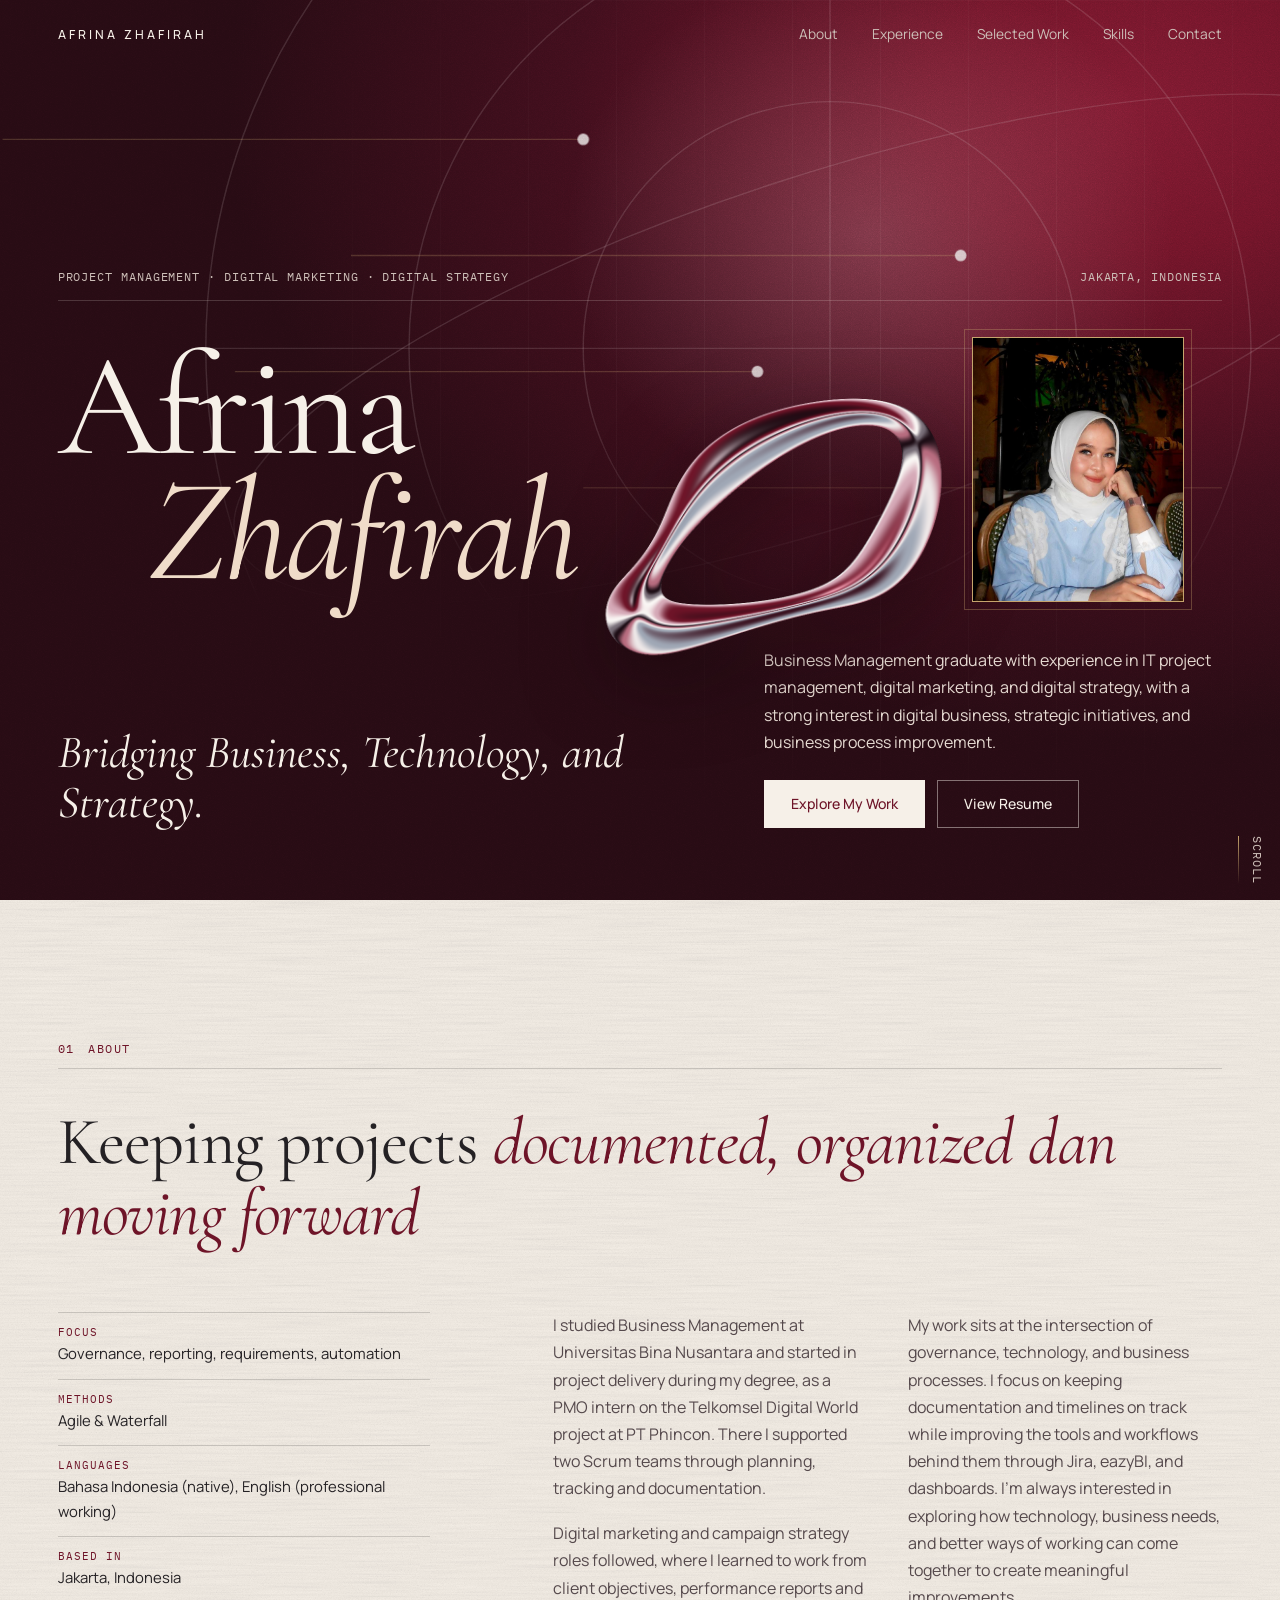
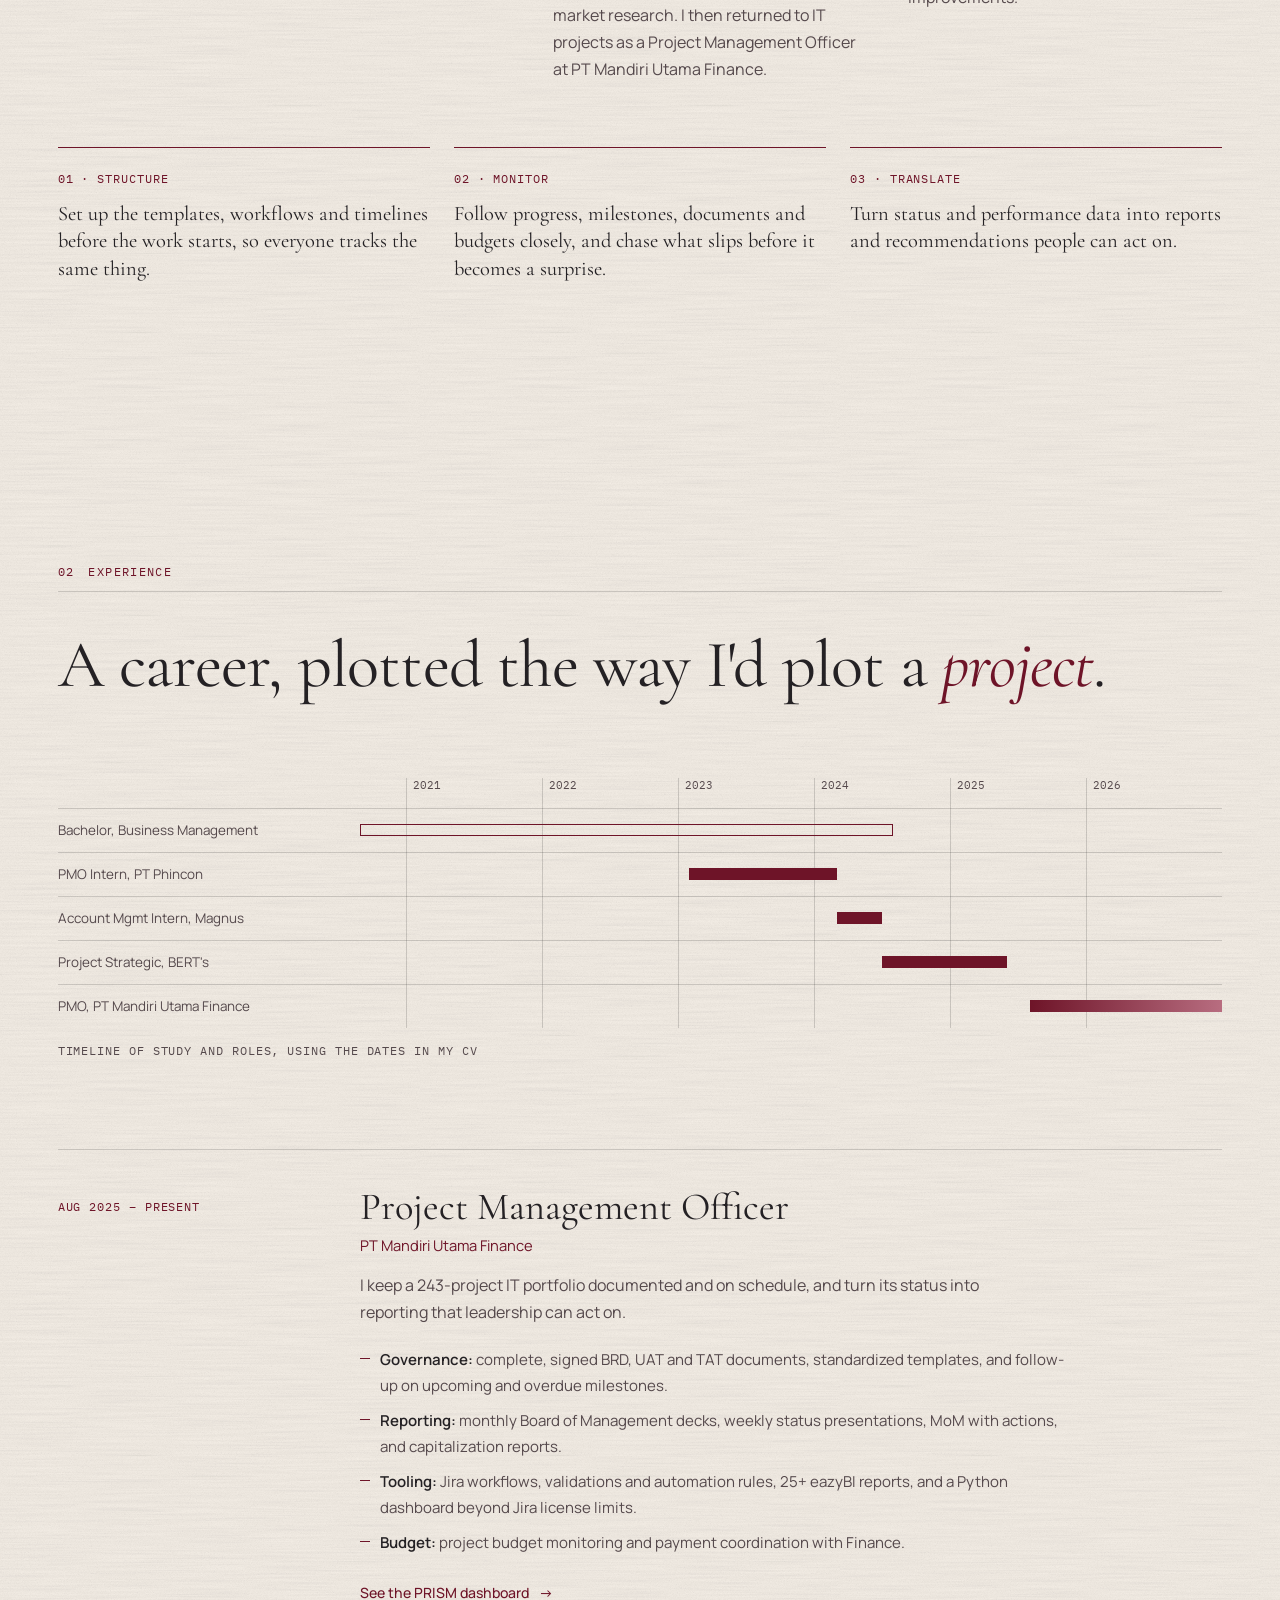
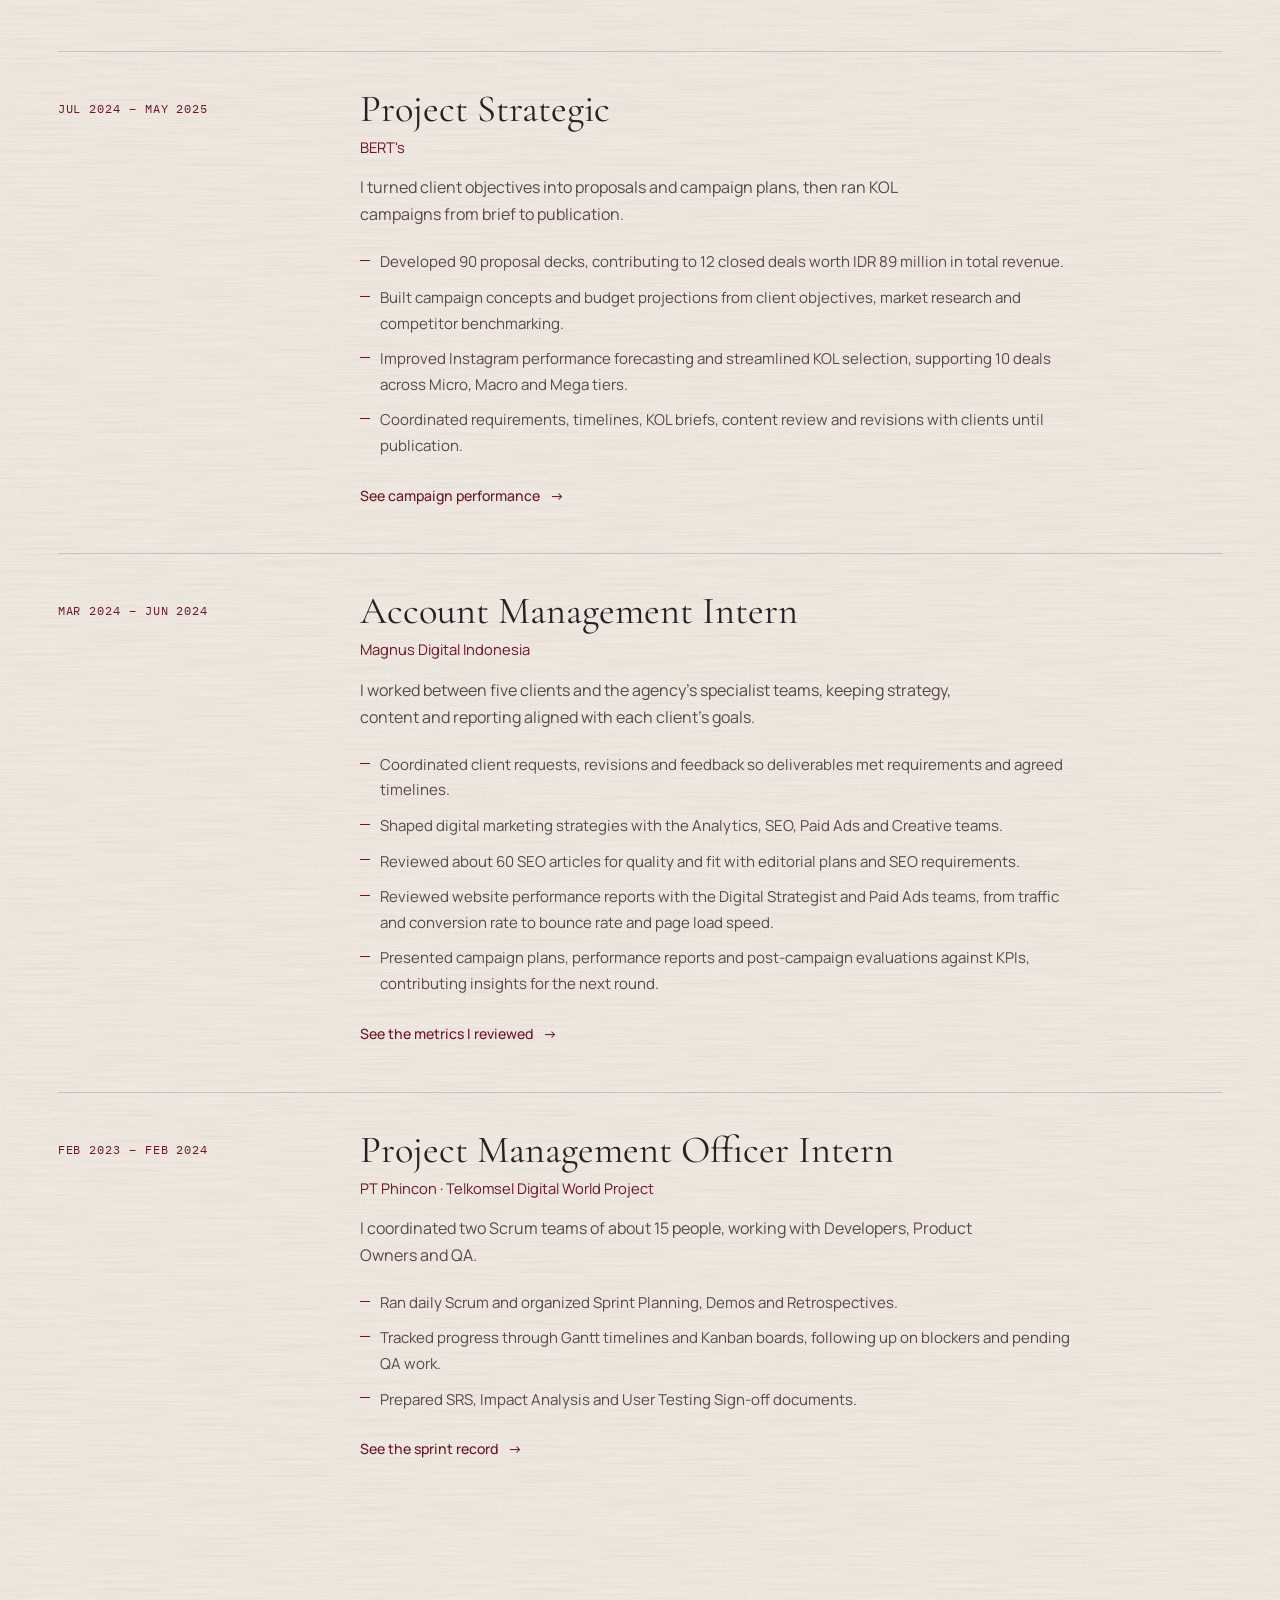
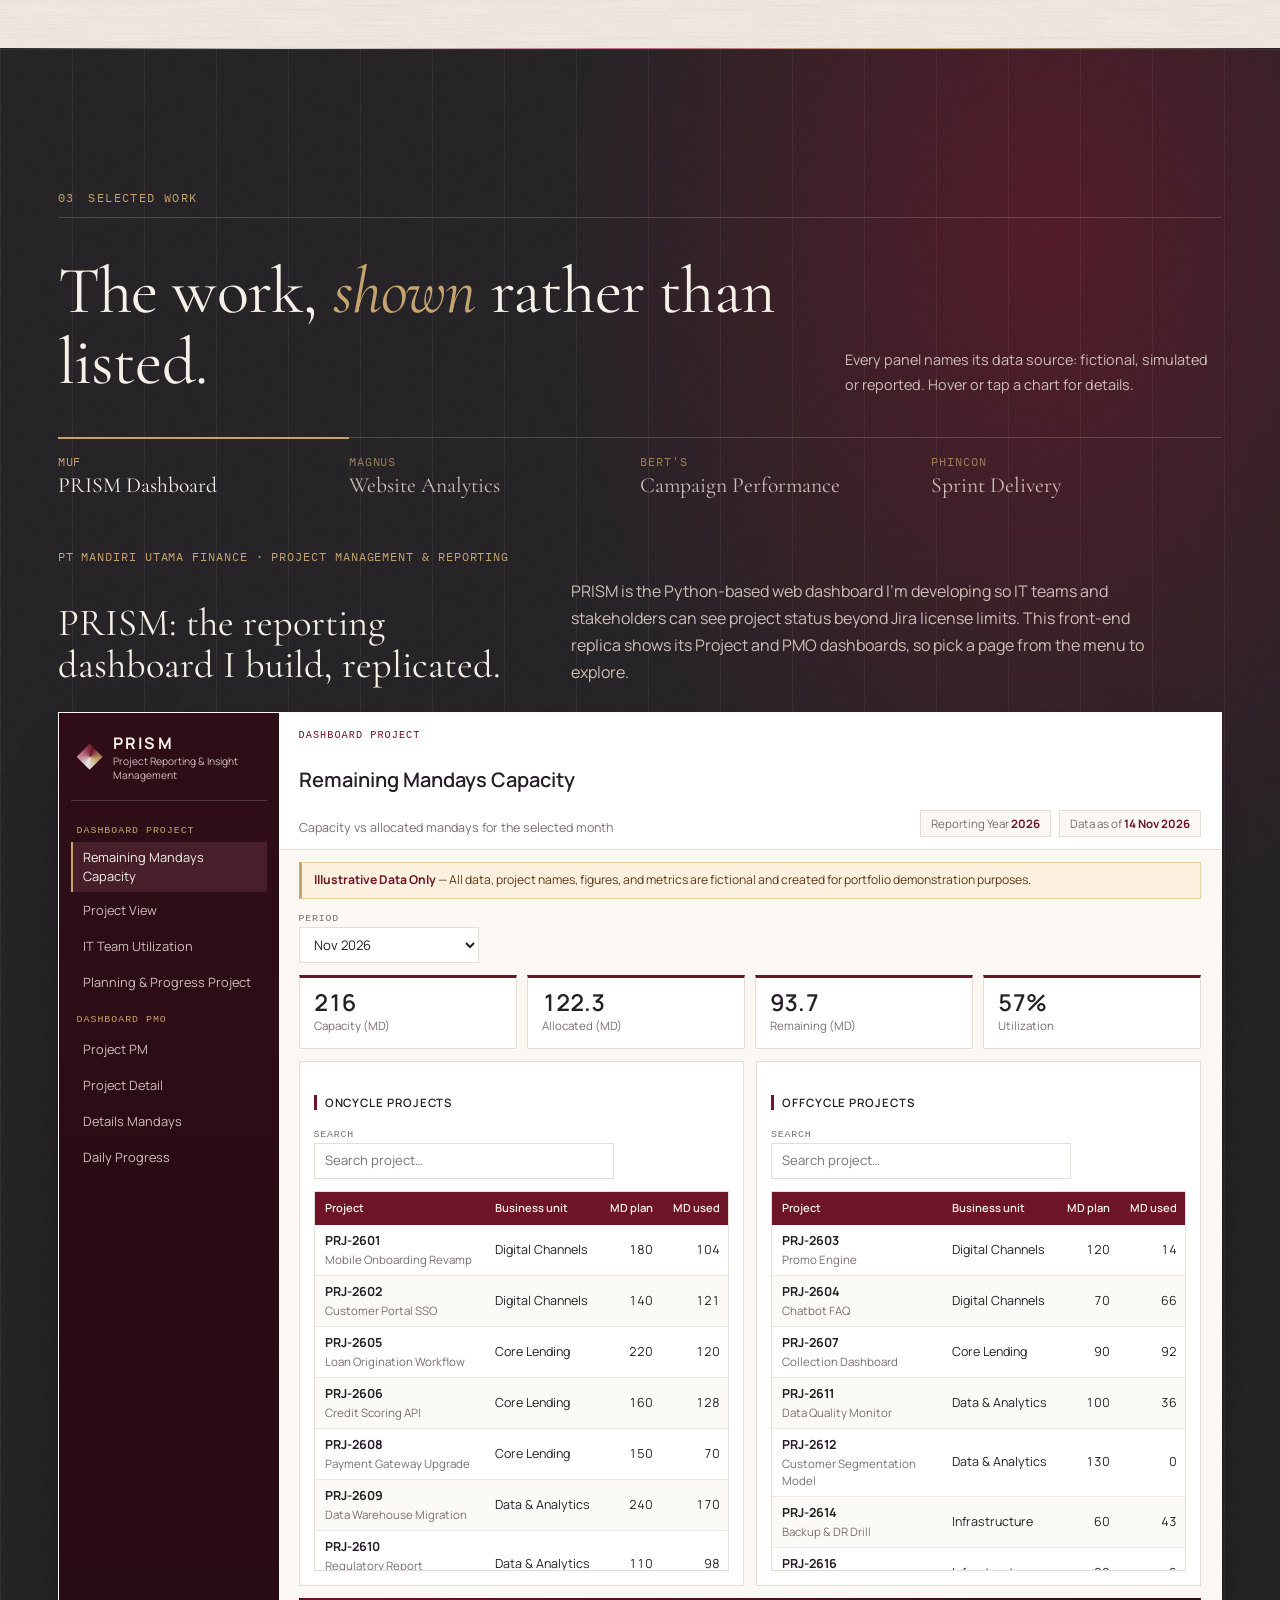
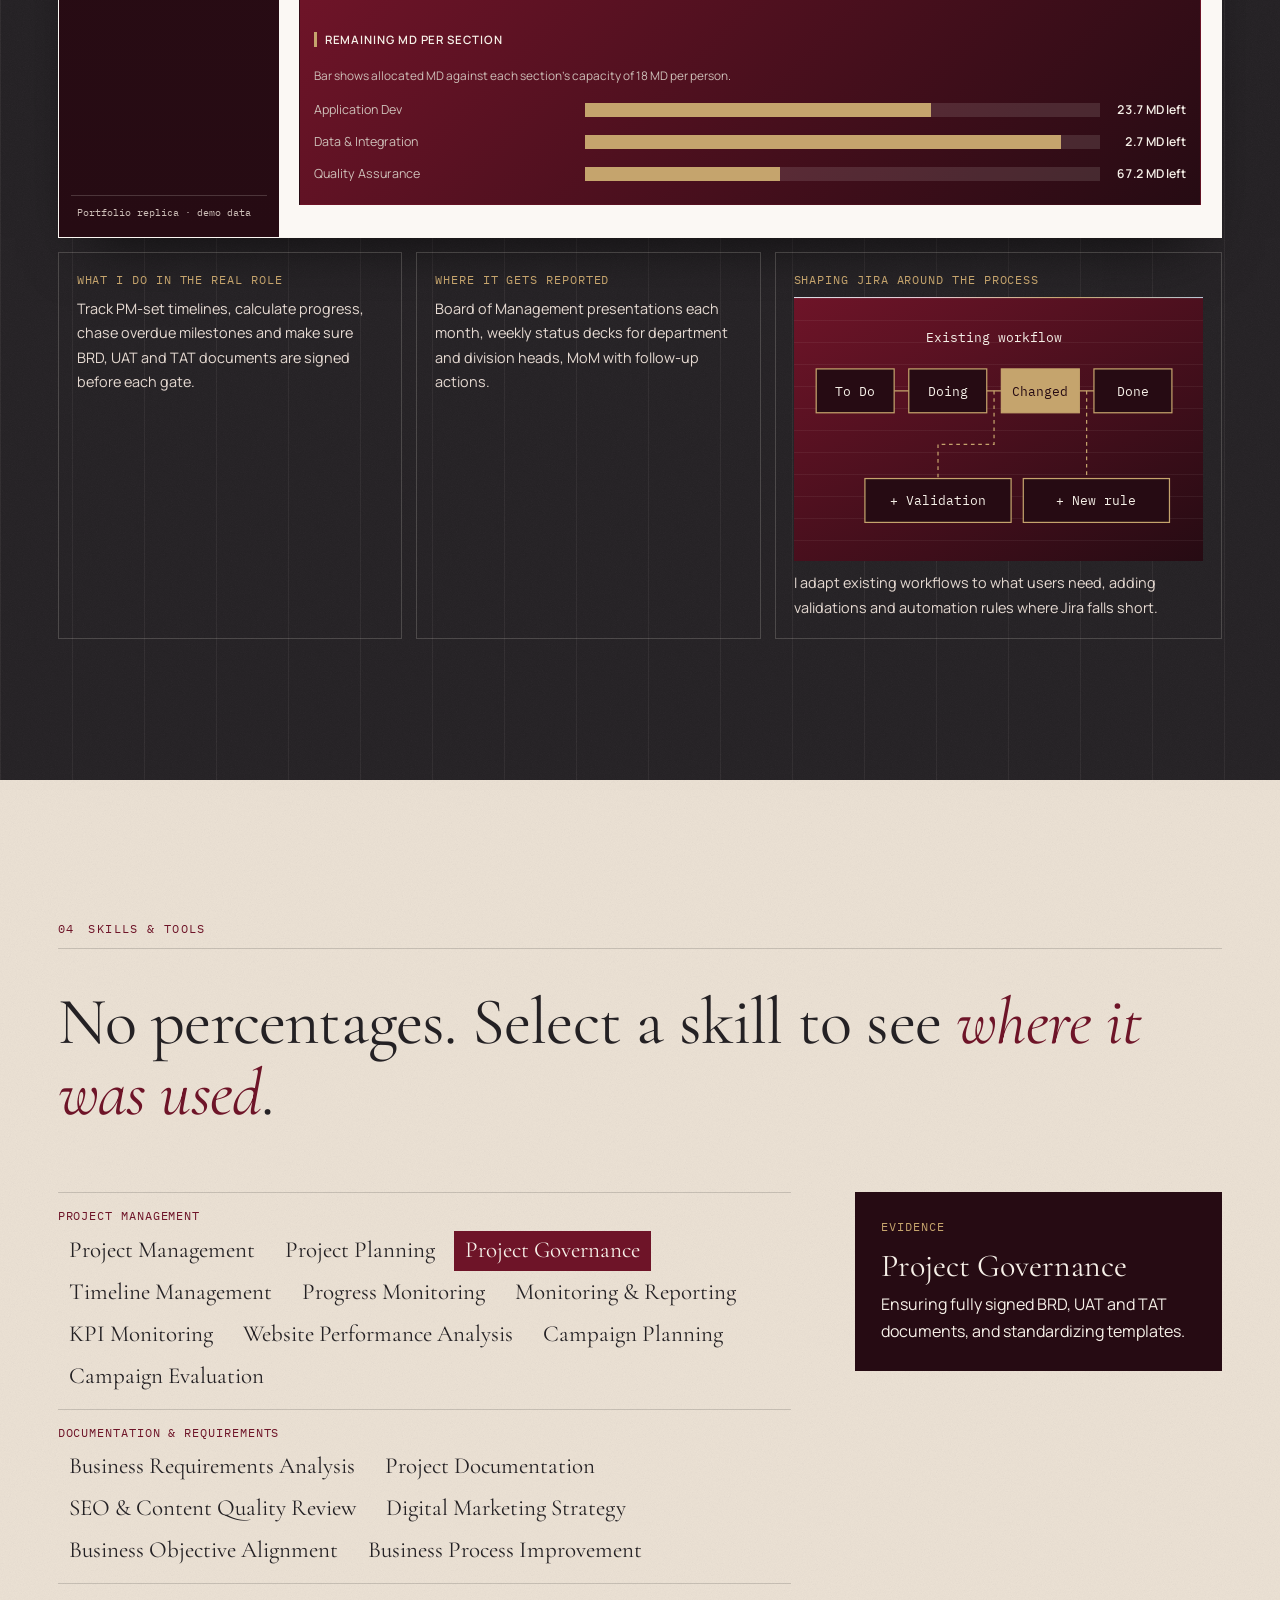
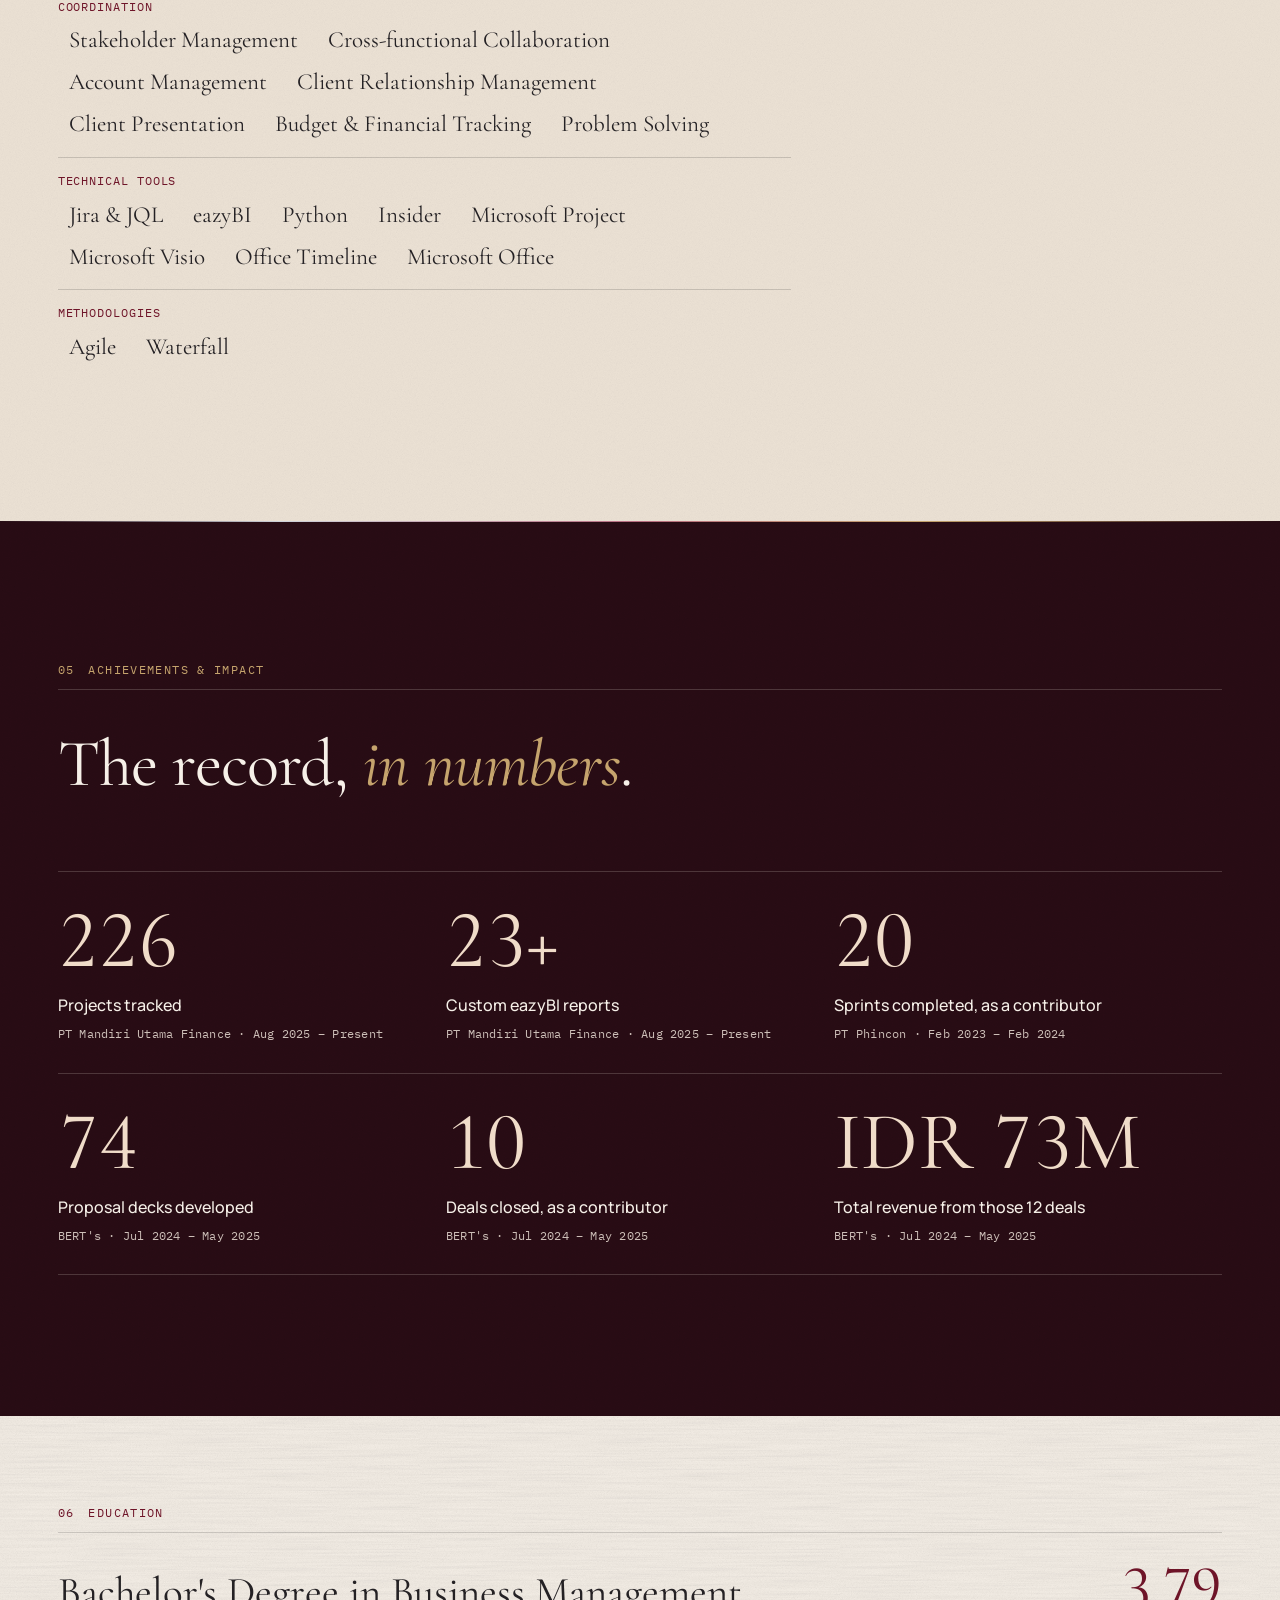
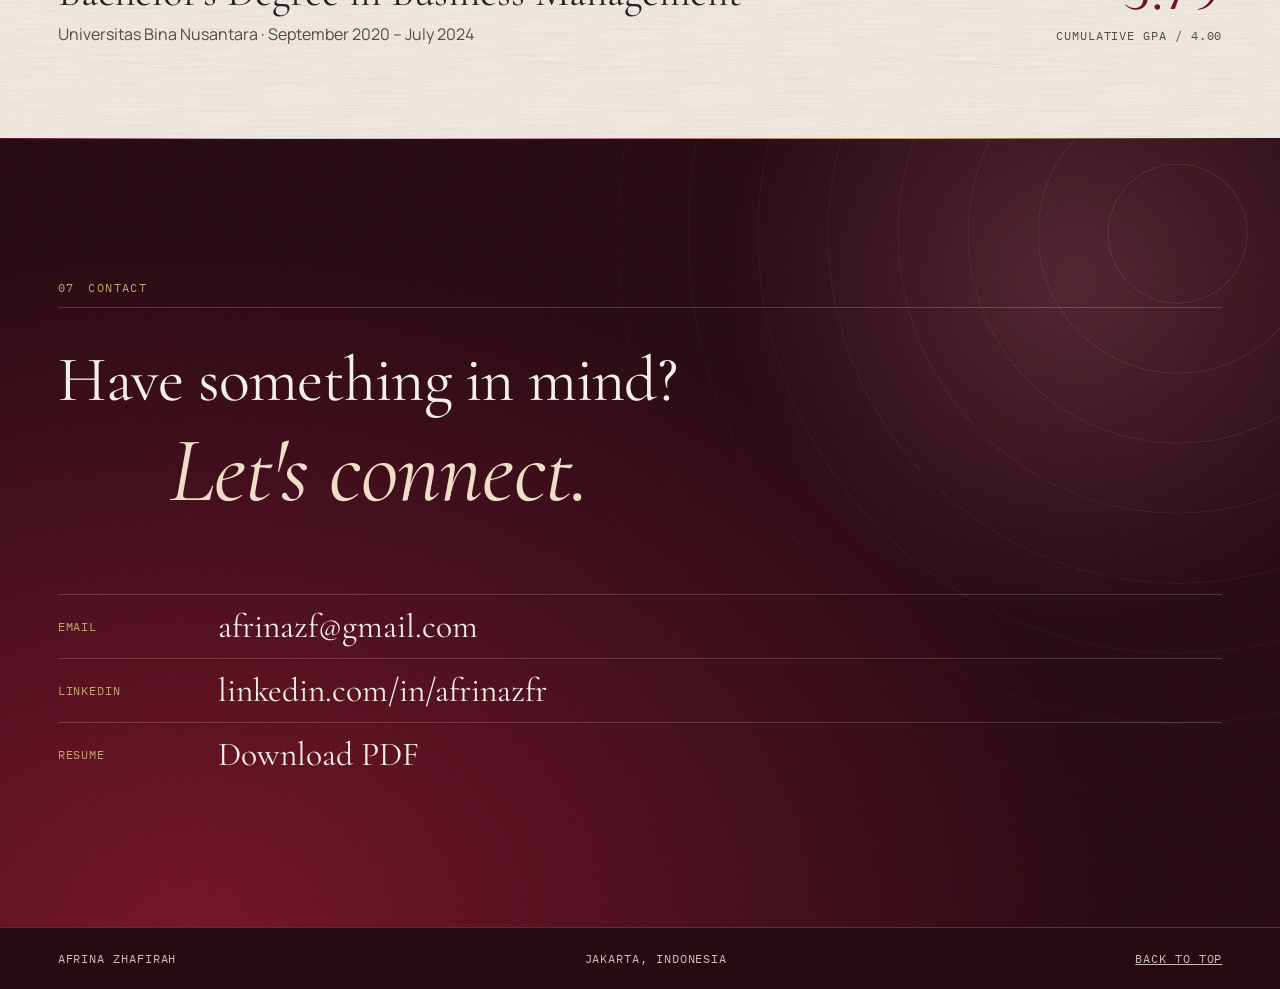
==== commit c6538ae5: "Add files via upload upgrade size & cursor" ====
--- a/index.html
+++ b/index.html
@@ -422,5 +422,6 @@
   <script src="js/work.js"></script>
   <script src="js/prism.js"></script>
   <script src="js/main.js"></script>
+  <script src="js/cursor.js"></script>
 </body>
 </html>
--- a/css/styles.css
+++ b/css/styles.css
@@ -1,763 +1,785 @@
-:root {
-  --burgundy: #6E1428;
-  --cherry: #260B13;
-  --ivory: #F6F0E8;
-  --sand: #ECE2D5;
-  --gold: #C5A46D;
-  --charcoal: #242124;
-  --rose: #B86D80;
-  --ink-soft: #55494C;
-  --on-dark-soft: #CDBFB8;
-  --line-light: rgba(36, 33, 36, .18);
-  --line-dark: rgba(246, 240, 232, .18);
-  --serif: 'Cormorant Garamond', Georgia, serif;
-  --sans: 'Manrope', system-ui, sans-serif;
-  --mono: 'IBM Plex Mono', Consolas, monospace;
-  --gutter: clamp(16px, 4.5vw, 64px);
-  --ease: cubic-bezier(.2, .7, .2, 1);
-  --grain: url("data:image/svg+xml,%3Csvg xmlns='http://www.w3.org/2000/svg' width='220' height='220'%3E%3Cfilter id='n'%3E%3CfeTurbulence type='fractalNoise' baseFrequency='.85' numOctaves='3' stitchTiles='stitch'/%3E%3CfeColorMatrix type='saturate' values='0'/%3E%3C/filter%3E%3Crect width='100%25' height='100%25' filter='url(%23n)'/%3E%3C/svg%3E");
-  --weave: repeating-linear-gradient(45deg, rgba(246, 240, 232, .05) 0 1px, transparent 1px 5px), repeating-linear-gradient(-45deg, rgba(246, 240, 232, .05) 0 1px, transparent 1px 5px);
-}
-
-*, *::before, *::after { box-sizing: border-box; }
-html { scroll-behavior: smooth; scroll-padding-top: 72px; -webkit-text-size-adjust: 100%; }
-body { margin: 0; background: var(--ivory); color: var(--charcoal); font: 400 1rem/1.7 var(--sans); -webkit-font-smoothing: antialiased; }
-h1, h2, h3, p, dl, dd, ul, figure { margin: 0; padding: 0; }
-ul, ol { list-style: none; margin: 0; padding: 0; }
-a { color: inherit; }
-button { font: inherit; color: inherit; background: none; border: 0; cursor: pointer; }
-em { font-style: italic; }
-:focus-visible { outline: 2px solid var(--gold); outline-offset: 3px; }
-.sec--ivory :focus-visible, .sec--sand :focus-visible { outline-color: var(--burgundy); }
-
-.wrap { max-width: 1320px; margin: 0 auto; padding-inline: var(--gutter); }
-.mono { font: 400 .72rem/1.5 var(--mono); letter-spacing: .08em; text-transform: uppercase; }
-.skip { position: fixed; left: 16px; top: -60px; z-index: 30; padding: 10px 16px; background: var(--ivory); color: var(--burgundy); }
-.skip:focus { top: 12px; }
-
-/* Nav */
-.nav { position: fixed; inset: 0 0 auto; z-index: 20; color: var(--ivory); transition: background .35s, border-color .35s; border-bottom: 1px solid transparent; }
-.nav.is-stuck { background: rgba(38, 11, 19, .86); backdrop-filter: blur(12px); border-color: var(--line-dark); }
-.nav__inner { max-width: 1320px; margin: 0 auto; padding: 0 var(--gutter); height: 68px; display: flex; align-items: center; justify-content: space-between; }
-.nav__mark { font: 500 .78rem var(--sans); letter-spacing: .24em; text-transform: uppercase; text-decoration: none; }
-.nav__links { display: flex; gap: 34px; }
-.nav__links a { position: relative; padding: 8px 0; font-size: .86rem; text-decoration: none; color: var(--on-dark-soft); transition: color .25s; }
-.nav__links a::after { content: ''; position: absolute; left: 0; right: 0; bottom: 2px; height: 1px; background: var(--gold); transform: scaleX(0); transform-origin: left; transition: transform .35s var(--ease); }
-.nav__links a:hover, .nav__links a.is-active { color: var(--ivory); }
-.nav__links a:hover::after, .nav__links a.is-active::after { transform: scaleX(1); }
-.nav__toggle { display: none; min-height: 44px; padding: 0 2px; font: 500 .82rem var(--sans); letter-spacing: .08em; }
-
-/* Hero */
-.hero { position: relative; min-height: 100svh; display: flex; align-items: flex-end; overflow: hidden; color: var(--ivory); background: radial-gradient(90% 90% at 88% 12%, #7b1a30 0%, var(--burgundy) 18%, #3f0e1c 48%, var(--cherry) 78%); }
-.hero::before { content: ''; position: absolute; inset: 0; pointer-events: none; opacity: .2; background: url(../assets/contour.svg) center / cover no-repeat; }
-.hero::after { content: ''; position: absolute; inset: 0; pointer-events: none; opacity: .38; mix-blend-mode: overlay; background-image: var(--grain); }
-.hero__lines { position: absolute; inset: 0; width: 100%; height: 100%; }
-.hero__lines path { fill: none; }
-.hero__lines .grid path { stroke: rgba(246, 240, 232, .07); stroke-width: 1; }
-.hero__lines .bars path { stroke: var(--gold); stroke-opacity: .5; stroke-width: 1; stroke-dasharray: 500; stroke-dashoffset: 500; animation: draw 2.2s var(--ease) forwards; }
-.hero__lines .bars path:nth-child(2) { animation-delay: .15s; }
-.hero__lines .bars path:nth-child(3) { animation-delay: .3s; }
-.hero__lines .bars path:nth-child(4) { animation-delay: .45s; }
-.hero__lines .bars path:nth-child(5) { animation-delay: .6s; }
-.hero__lines .bars path:nth-child(6) { animation-delay: .75s; }
-.hero__lines .nodes circle { fill: var(--gold); opacity: 0; animation: appear .6s 1.8s forwards; }
-@keyframes draw { to { stroke-dashoffset: 0; } }
-@keyframes appear { to { opacity: .85; } }
-
-.hero__body { position: relative; z-index: 1; width: 100%; padding-top: 110px; padding-bottom: 72px; }
-.hero__tag { display: flex; justify-content: space-between; gap: 16px; padding-bottom: 14px; border-bottom: 1px solid var(--line-dark); color: var(--on-dark-soft); }
-.hero__lines { opacity: .4; -webkit-mask-image: linear-gradient(#000 45%, transparent 68%); mask-image: linear-gradient(#000 45%, transparent 68%); }
-.hero__top { display: grid; grid-template-columns: 1fr clamp(190px, min(23vw, 38vh), 330px); gap: clamp(20px, 4vw, 56px); align-items: center; margin: clamp(20px, 4vh, 40px) 0 clamp(28px, 5vh, 52px); }
-.hero__name { font: 400 clamp(4.1rem, 11.4vw, 11rem)/.86 var(--serif); letter-spacing: -.025em; }
-.portrait { position: relative; aspect-ratio: 4 / 5; display: grid; place-items: center; overflow: hidden; border: 1px solid var(--gold); outline: 1px solid rgba(197, 164, 109, .35); outline-offset: 7px; background: rgba(38, 11, 19, .45); color: var(--on-dark-soft); text-align: center; }
-.portrait img { position: absolute; inset: 0; width: 100%; height: 100%; object-fit: cover; }
-.hero__name span, .hero__name em { display: block; }
-.hero__name em { padding-left: .62em; color: #F0DCC9; }
-.hero__foot { display: grid; grid-template-columns: 7fr 5fr; gap: clamp(28px, 5vw, 80px); align-items: end; }
-.hero__headline { font: italic 400 clamp(1.9rem, 3.6vw, 3.1rem)/1.1 var(--serif); }
-.hero__intro { max-width: 46ch; color: #E6DAD2; }
-.hero__cta { display: flex; flex-wrap: wrap; gap: 12px; margin-top: 24px; }
-.btn { display: inline-flex; align-items: center; min-height: 48px; padding: 0 26px; font-size: .88rem; font-weight: 500; text-decoration: none; border: 1px solid transparent; transition: background .3s, color .3s, border-color .3s; }
-.btn--primary { background: var(--ivory); color: var(--burgundy); }
-.btn--primary:hover { background: var(--gold); color: var(--cherry); }
-.btn--ghost { border-color: rgba(246, 240, 232, .45); }
-.btn--ghost:hover { border-color: var(--gold); color: var(--gold); }
-.hero__scroll { position: absolute; z-index: 1; right: 14px; bottom: 16px; display: flex; flex-direction: column; align-items: center; gap: 10px; text-decoration: none; writing-mode: vertical-rl; color: var(--on-dark-soft); }
-.hero__scroll span { width: 1px; height: 48px; background: linear-gradient(var(--gold), transparent); animation: pulse 2.6s ease-in-out infinite; transform-origin: top; }
-@keyframes pulse { 0%, 100% { transform: scaleY(.45); } 50% { transform: scaleY(1); } }
-
-/* Sections */
-.sec { position: relative; isolation: isolate; padding-block: clamp(72px, 11vw, 160px); }
-.sec::before, .sec::after { content: ''; position: absolute; inset: 0; z-index: -1; pointer-events: none; }
-.sec--ivory::before, .sec--sand::before { opacity: .22; mix-blend-mode: multiply; background-image: var(--grain); }
-.sec--dark::before { background-image: var(--weave); }
-.sec--dark::after, .contact::after { opacity: .3; mix-blend-mode: overlay; background-image: var(--grain); }
-.sec--cherry::before, .contact::before { opacity: .22; background: url(../assets/contour.svg) center / cover no-repeat; }
-.sec--cherry::after { opacity: .3; mix-blend-mode: overlay; background-image: var(--grain); }
-.sec--tight { padding-block: clamp(56px, 7vw, 96px); }
-.sec--ivory { background: var(--ivory); }
-.sec--sand { background: var(--sand); }
-.sec--dark { background: var(--charcoal); color: var(--ivory); }
-.sec--cherry { background: var(--cherry); color: var(--ivory); }
-.label { display: flex; gap: 14px; margin-bottom: clamp(24px, 3vw, 40px); padding-bottom: 12px; border-bottom: 1px solid var(--line-light); font: 400 .72rem var(--mono); letter-spacing: .12em; text-transform: uppercase; color: var(--burgundy); }
-.sec--dark .label, .sec--cherry .label, .contact .label { color: var(--gold); border-color: var(--line-dark); }
-.display { max-width: 19em; font: 400 clamp(2.3rem, 5.2vw, 4.7rem)/1.06 var(--serif); letter-spacing: -.012em; }
-.display em { color: var(--burgundy); }
-.sec--dark .display em, .sec--cherry .display em { color: var(--gold); }
-
-.js .reveal { opacity: 0; transform: translateY(18px); transition: opacity .8s var(--ease), transform .8s var(--ease); }
-.js .reveal.is-in { opacity: 1; transform: none; }
-
-/* About */
-.about { display: grid; grid-template-columns: repeat(12, 1fr); column-gap: 24px; }
-.about .label, .about .display { grid-column: 1 / -1; }
-.about__text { grid-column: 6 / -1; margin-top: clamp(36px, 5vw, 72px); columns: 2; column-gap: 40px; color: var(--ink-soft); }
-.about__text p { break-inside: avoid; margin-bottom: 1.1em; }
-.facts { grid-column: 1 / 5; grid-row: 3; margin-top: clamp(36px, 5vw, 72px); }
-.facts div { padding: 12px 0; border-top: 1px solid var(--line-light); }
-.facts dt { font: 400 .68rem var(--mono); letter-spacing: .1em; text-transform: uppercase; color: var(--burgundy); }
-.facts dd { margin-top: 2px; font-size: .93rem; }
-
-/* Gantt */
-.gantt { margin-top: clamp(40px, 6vw, 80px); }
-.gantt__chart { position: relative; padding-top: 30px; }
-.gantt__years { position: absolute; inset: 0 0 0 26%; pointer-events: none; }
-.gantt__years span { position: absolute; top: 0; bottom: 0; padding-left: 6px; border-left: 1px solid var(--line-dark); font: 400 .68rem var(--mono); color: var(--on-dark-soft); }
-.gantt__row { position: relative; display: grid; grid-template-columns: 26% 1fr; align-items: center; min-height: 44px; border-top: 1px solid rgba(246, 240, 232, .08); }
-.gantt__name { padding-right: 16px; font-size: .84rem; color: var(--on-dark-soft); }
-.gantt__track { position: relative; height: 12px; }
-.gantt__bar { position: absolute; top: 0; bottom: 0; background: var(--rose); transform-origin: left; }
-.gantt__bar--edu { background: transparent; border: 1px solid var(--gold); }
-.gantt__bar--now { background: linear-gradient(90deg, var(--burgundy), var(--rose)); }
-.js .gantt:not(.is-in) .gantt__bar { transform: scaleX(0); }
-.gantt .gantt__bar { transition: transform 1.2s var(--ease); }
-.gantt figcaption { margin-top: 14px; color: var(--on-dark-soft); }
-
-/* Timeline */
-.timeline { margin-top: clamp(48px, 7vw, 96px); }
-.role { display: grid; grid-template-columns: 26% 1fr; padding-block: 36px; border-top: 1px solid var(--line-dark); }
-.role__date { padding-top: 12px; color: var(--gold); }
-.role h3 { font: 400 clamp(1.8rem, 3vw, 2.7rem)/1.12 var(--serif); }
-.role__co { margin-top: 4px; color: var(--gold); font-size: .92rem; }
-.role__sum { max-width: 62ch; margin-top: 14px; color: #E6DAD2; }
-.chips { display: flex; flex-wrap: wrap; gap: 8px; margin-top: 18px; }
-.chips li { padding: 4px 10px; border: 1px solid rgba(197, 164, 109, .5); font: 400 .72rem var(--mono); color: #EBD9B8; }
-.role details { max-width: 72ch; margin-top: 18px; }
-.role summary { display: inline-flex; align-items: center; min-height: 44px; cursor: pointer; font-size: .86rem; text-decoration: underline; text-underline-offset: 4px; text-decoration-color: var(--gold); }
-.ticks li { position: relative; padding: 5px 0 5px 20px; font-size: .94rem; color: #DDD2CB; }
-.ticks li::before { content: ''; position: absolute; left: 0; top: 1.05em; width: 10px; height: 1px; background: var(--gold); }
-.tools { margin-top: 12px; color: var(--gold); }
-
-/* Work */
-.work__head { display: grid; grid-template-columns: 8fr 4fr; gap: 32px; align-items: end; }
-.note { font-size: .9rem; color: var(--ink-soft); }
-.filters { display: flex; flex-wrap: wrap; gap: 6px 22px; margin-top: 40px; }
-.filters button { min-height: 44px; padding: 0; font-size: .86rem; color: var(--ink-soft); border-bottom: 1px solid transparent; transition: color .2s, border-color .2s; }
-.filters button:hover { color: var(--burgundy); }
-.filters button[aria-pressed="true"] { color: var(--burgundy); font-weight: 600; border-color: var(--burgundy); }
-.cases { margin-top: 20px; border-bottom: 1px solid var(--line-light); }
-.case { border-top: 1px solid var(--line-light); transition: background .35s; }
-.case[hidden] { display: none; }
-.case summary { display: grid; grid-template-columns: 56px 1fr 220px 28px; gap: 16px; align-items: center; padding: 26px 8px; cursor: pointer; list-style: none; transition: padding .35s var(--ease); }
-.case summary::-webkit-details-marker { display: none; }
-.case:hover { background: rgba(110, 20, 40, .05); }
-.case:hover summary { padding-left: 18px; }
-.case__no { color: var(--burgundy); }
-.case__title strong { display: block; font: 500 clamp(1.5rem, 2.6vw, 2.2rem)/1.15 var(--serif); }
-.case__title small { display: block; margin-top: 4px; font-size: .9rem; color: var(--ink-soft); }
-.case__org { color: var(--ink-soft); }
-.case__plus { position: relative; width: 18px; height: 18px; }
-.case__plus::before, .case__plus::after { content: ''; position: absolute; left: 0; right: 0; top: 50%; height: 1px; background: var(--burgundy); transition: transform .35s var(--ease); }
-.case__plus::after { transform: rotate(90deg); }
-.case[open] .case__plus::after { transform: rotate(0); }
-.case__body { display: grid; grid-template-columns: 4fr 8fr; gap: clamp(24px, 4vw, 64px); padding: 8px 8px 44px 72px; }
-.case__fig { align-self: start; padding: 16px; color: var(--ivory); background: linear-gradient(150deg, var(--burgundy), var(--cherry)); }
-.case__fig svg { display: block; width: 100%; height: auto; }
-.case__fig p { margin-top: 8px; color: var(--on-dark-soft); }
-.case__fig .ln, .case__fig .gate circle, .case__fig .box rect { fill: none; stroke: var(--gold); stroke-width: 1; }
-.case__fig .gate circle, .case__fig .box rect { fill: var(--cherry); }
-.case__fig .ln--b { stroke: var(--ivory); stroke-opacity: .45; }
-.case__fig .ln--d { stroke-dasharray: 3 3; }
-.case__fig .box rect.new { fill: var(--gold); }
-.case__fig text.on-gold { fill: var(--cherry); }
-.case__fig text { font: 400 11px var(--mono); fill: var(--ivory); text-anchor: middle; }
-.study div { display: grid; grid-template-columns: 120px 1fr; gap: 16px; padding: 12px 0; border-top: 1px solid var(--line-light); }
-.study dt { padding-top: 3px; font: 400 .7rem var(--mono); letter-spacing: .08em; text-transform: uppercase; color: var(--burgundy); }
-
-/* Skills */
-.skills { display: grid; grid-template-columns: 8fr 4fr; gap: clamp(28px, 5vw, 72px); margin-top: clamp(36px, 5vw, 64px); }
-.skills__groups > div { display: flex; flex-wrap: wrap; align-items: center; gap: 2px 8px; padding: 14px 0 12px; border-top: 1px solid var(--line-light); }
-.skills__groups h3 { flex: 0 0 100%; margin-bottom: 4px; font-weight: 400; color: var(--burgundy); }
-.skills__groups button { min-height: 40px; padding: 2px 10px; border: 1px solid transparent; font: 400 clamp(1.15rem, 1.8vw, 1.45rem)/1.2 var(--serif); transition: background .2s, color .2s, border-color .2s; }
-.skills__groups button:hover { border-color: var(--burgundy); }
-.skills__groups button[aria-pressed="true"] { background: var(--burgundy); color: var(--ivory); }
-.skills__panel { position: sticky; top: 96px; align-self: start; padding: 26px; background: var(--cherry); color: var(--ivory); }
-.skills__panel .mono { color: var(--gold); }
-.skills__name { margin: 12px 0 8px; font: 400 2rem/1.1 var(--serif); }
-
-/* Ledger */
-.ledger { display: grid; grid-template-columns: repeat(3, 1fr); margin-top: clamp(40px, 6vw, 72px); border-top: 1px solid var(--line-dark); }
-.ledger > div { padding: 28px 24px 30px 0; border-bottom: 1px solid var(--line-dark); }
-.num { font: 400 clamp(3.2rem, 6.4vw, 5.8rem)/1 var(--serif); font-variant-numeric: lining-nums tabular-nums; color: #F0DCC9; }
-.ledger h3 { margin-top: 10px; font-size: 1rem; font-weight: 500; }
-.ledger .mono { margin-top: 6px; color: var(--on-dark-soft); text-transform: none; letter-spacing: .02em; }
-
-/* Education */
-.edu { display: grid; grid-template-columns: 3fr 6fr 3fr; gap: 24px; align-items: end; }
-.edu .label { grid-column: 1 / -1; margin: 0; }
-.edu h2 { font: 400 clamp(1.8rem, 3.2vw, 2.8rem)/1.12 var(--serif); }
-.edu > div { grid-column: 1 / 3; }
-.edu > div p { margin-top: 6px; color: var(--ink-soft); }
-.edu__gpa { text-align: right; }
-.edu__gpa strong { display: block; font: 400 clamp(3rem, 5vw, 4.4rem)/1 var(--serif); font-variant-numeric: lining-nums; color: var(--burgundy); }
-.edu__gpa span { color: var(--ink-soft); }
-
-/* Contact */
-.contact { color: var(--ivory); background: radial-gradient(100% 120% at 15% 100%, var(--burgundy), var(--cherry) 72%); }
-.contact__title { font: 400 clamp(2.2rem, 5vw, 4.4rem)/1.05 var(--serif); letter-spacing: -.012em; }
-.contact__title em { display: block; margin-top: .12em; padding-left: 1.2em; font-size: 1.45em; line-height: 1; color: #F0DCC9; }
-.contact__links { margin-top: clamp(40px, 6vw, 80px); }
-.contact__links li { display: grid; grid-template-columns: 160px 1fr; align-items: center; min-height: 64px; border-top: 1px solid var(--line-dark); }
-.contact__links span { color: var(--gold); }
-.contact__links a { font: 400 clamp(1.3rem, 2.8vw, 2.1rem)/1.2 var(--serif); text-decoration: none; overflow-wrap: anywhere; background: linear-gradient(var(--gold), var(--gold)) left bottom / 0 1px no-repeat; justify-self: start; transition: background-size .4s var(--ease); }
-.contact__links a:hover { background-size: 100% 1px; }
-
-.foot { padding: 22px 0; background: var(--cherry); color: var(--on-dark-soft); border-top: 1px solid var(--line-dark); }
-.foot .wrap { display: flex; flex-wrap: wrap; justify-content: space-between; gap: 8px 24px; }
-
-/* Tablet */
-@media (max-width: 960px) {
-  .hero__foot, .work__head, .skills { grid-template-columns: 1fr; }
-  .hero__scroll { display: none; }
-  .about__text { grid-column: 1 / -1; grid-row: auto; }
-  .facts { grid-column: 1 / -1; grid-row: auto; display: grid; grid-template-columns: 1fr 1fr; column-gap: 24px; }
-  .role { grid-template-columns: 1fr; }
-  .role__date { padding: 0 0 8px; }
-  .case summary { grid-template-columns: 40px 1fr 24px; }
-  .case__org { display: none; }
-  .case__body { grid-template-columns: 1fr; padding-left: 8px; }
-  .case__fig { max-width: 420px; }
-  .skills__panel { position: sticky; top: auto; bottom: 0; order: 2; padding: 16px 18px; }
-  .skills__name { font-size: 1.5rem; margin: 6px 0 4px; }
-  .ledger { grid-template-columns: repeat(2, 1fr); }
-}
-
-/* Phone */
-@media (max-width: 680px) {
-  .nav__toggle { display: block; }
-  .nav__links { position: absolute; inset: 68px 0 auto; display: none; flex-direction: column; gap: 0; padding: 4px var(--gutter) 16px; background: rgba(38, 11, 19, .97); border-bottom: 1px solid var(--line-dark); }
-  .nav__links.is-open { display: flex; }
-  .nav__links a { min-height: 48px; display: flex; align-items: center; font-size: 1rem; color: var(--ivory); }
-  .nav__links a::after { display: none; }
-  .nav.is-open { background: rgba(38, 11, 19, .97); }
-  .hero__tag span:last-child { display: none; }
-  .hero__top { grid-template-columns: 1fr; }
-  .portrait { width: 52%; max-width: 200px; }
-  .hero__name { font-size: 21vw; }
-  .hero__name em { padding-left: 0; }
-  .hero__lines { opacity: .55; }
-  .btn { flex: 1 1 100%; justify-content: center; }
-  .about__text { columns: 1; }
-  .facts { grid-template-columns: 1fr; }
-  .gantt__years { left: 0; }
-  .gantt__row { grid-template-columns: 1fr; padding: 8px 0 10px; }
-  .gantt__name { padding: 0 0 6px; background: var(--charcoal); justify-self: start; position: relative; font-size: .8rem; }
-  .ledger { grid-template-columns: 1fr; }
-  .study div { grid-template-columns: 1fr; gap: 2px; }
-  .case summary { padding-block: 20px; }
-  .edu { grid-template-columns: 1fr; }
-  .edu > div { grid-column: auto; }
-  .edu__gpa { text-align: left; }
-  .contact__links li { grid-template-columns: 1fr; padding: 12px 0; }
-}
-
-@media (prefers-reduced-motion: reduce) {
-  html { scroll-behavior: auto; }
-  *, *::before, *::after { animation: none !important; transition: none !important; }
-  .js .reveal { opacity: 1; transform: none; }
-  .js .gantt:not(.is-in) .gantt__bar { transform: none; }
-  .hero__lines .bars path { stroke-dashoffset: 0; }
-  .hero__lines .nodes circle { opacity: .85; }
-}
-
-/* Material system */
-:root {
-  --grain: url("data:image/svg+xml,%3Csvg xmlns='http://www.w3.org/2000/svg' width='180' height='180'%3E%3Cfilter id='n'%3E%3CfeTurbulence type='fractalNoise' baseFrequency='1.15' numOctaves='2' stitchTiles='stitch'/%3E%3CfeColorMatrix type='saturate' values='0'/%3E%3C/filter%3E%3Crect width='100%25' height='100%25' filter='url(%23n)'/%3E%3C/svg%3E");
-  --paper: url("data:image/svg+xml,%3Csvg xmlns='http://www.w3.org/2000/svg' width='420' height='420'%3E%3Cfilter id='p'%3E%3CfeTurbulence type='fractalNoise' baseFrequency='.012 .55' numOctaves='3' stitchTiles='stitch'/%3E%3CfeColorMatrix type='saturate' values='0'/%3E%3C/filter%3E%3Crect width='100%25' height='100%25' filter='url(%23p)'/%3E%3C/svg%3E");
-  --grid: linear-gradient(rgba(246, 240, 232, .055) 1px, transparent 1px), linear-gradient(90deg, rgba(246, 240, 232, .055) 1px, transparent 1px);
-  --pearl-line: linear-gradient(90deg, transparent, #cfd3da 22%, var(--rose) 50%, var(--gold) 72%, transparent);
-}
-
-.hero { background:
-  radial-gradient(34% 44% at 68% 26%, rgba(236, 198, 208, .2), transparent 70%),
-  radial-gradient(90% 90% at 88% 12%, #7b1a30 0%, var(--burgundy) 18%, #3f0e1c 48%, var(--cherry) 78%); }
-.hero::before { opacity: 1; background: var(--grid) 0 0 / 88px 88px; -webkit-mask-image: radial-gradient(70% 80% at 72% 34%, #000, transparent 80%); mask-image: radial-gradient(70% 80% at 72% 34%, #000, transparent 80%); }
-.hero::after { opacity: .3; }
-.hero__lines { opacity: 1; }
-.hero__lines .orbits circle, .hero__lines .orbits ellipse, .hero__lines .orbits path { fill: none; stroke: rgba(236, 228, 228, .13); stroke-width: 1; }
-.hero__lines .bars path { stroke-opacity: .24; }
-.hero__lines .nodes circle { fill: #e7dfe0; }
-.hero__top { position: relative; }
-.hero__name, .portrait { position: relative; z-index: 1; }
-.chrome { position: absolute; z-index: 0; left: 43%; top: -9%; width: min(34vw, 62vh); height: auto; filter: drop-shadow(0 24px 40px rgba(20, 4, 10, .55)); animation: float 11s ease-in-out infinite; }
-@keyframes float { 50% { transform: translateY(-9px) rotate(1.2deg); } }
-
-.sec--ivory::before { opacity: .15; background-image: var(--grain); }
-.sec--ivory::after { opacity: .16; mix-blend-mode: multiply; background-image: var(--paper); }
-.sec--sand::before { opacity: .1; }
-.sec--dark, .sec--cherry, .contact { border-top: 1px solid; border-image: var(--pearl-line) 1; }
-
-/* Experience on paper */
-#experience .gantt__years span { border-color: var(--line-light); color: var(--ink-soft); }
-#experience .gantt__row { border-color: var(--line-light); }
-#experience .gantt__name, #experience figcaption, #experience .role__sum, #experience .ticks li { color: var(--ink-soft); }
-#experience .gantt__bar { background: var(--burgundy); }
-#experience .gantt__bar--edu { background: transparent; border-color: var(--burgundy); }
-#experience .gantt__bar--now { background: linear-gradient(90deg, var(--burgundy), var(--rose)); }
-#experience .role { border-color: var(--line-light); }
-#experience .role__date, #experience .role__co, #experience .tools { color: var(--burgundy); }
-#experience .chips li { border-color: rgba(110, 20, 40, .4); color: var(--burgundy); }
-#experience .ticks li::before { background: var(--burgundy); }
-#experience .role summary { text-decoration-color: var(--burgundy); }
-
-/* Project showcase on charcoal */
-#work::before { background: var(--grid) 0 0 / 72px 72px, radial-gradient(50% 40% at 82% 8%, rgba(110, 20, 40, .55), transparent 75%); }
-#work .note, #work .filters button, #work .case__title small, #work .case__org { color: var(--on-dark-soft); }
-#work .filters button:hover, #work .filters button[aria-pressed="true"] { color: var(--ivory); border-color: var(--gold); }
-#work .cases, #work .case, #work .study div { border-color: var(--line-dark); }
-#work .case:hover { background: rgba(246, 240, 232, .035); }
-#work .case[open] { background: rgba(246, 240, 232, .045); }
-#work .case__no, #work .study dt { color: var(--gold); }
-#work .case__plus::before, #work .case__plus::after { background: var(--gold); }
-#work .case__fig { position: relative; background:
-  linear-gradient(rgba(246, 240, 232, .06) 1px, transparent 1px) 0 0 / 100% 22px,
-  linear-gradient(150deg, var(--burgundy), var(--cherry)); border-top: 1px solid; border-image: linear-gradient(90deg, #d9dde3, #e7c9d3, var(--gold), #b9c7d6) 1; }
-
-/* Metrics stay clean; contact closes with light */
-.sec--cherry::before { display: none; }
-.sec--cherry::after { opacity: .16; }
-.contact { background:
-  radial-gradient(38% 60% at 84% 18%, rgba(184, 109, 128, .26), transparent 72%),
-  radial-gradient(100% 120% at 15% 100%, var(--burgundy), var(--cherry) 72%); }
-.contact::before { opacity: 1; background: repeating-radial-gradient(circle at 92% 12%, transparent 0 69px, rgba(236, 228, 228, .09) 69px 70px); -webkit-mask-image: radial-gradient(60% 90% at 92% 12%, #000, transparent); mask-image: radial-gradient(60% 90% at 92% 12%, #000, transparent); }
-
-@media (max-width: 680px) {
-  #experience .gantt__name { background: var(--ivory); }
-  .chrome { left: auto; right: -14%; top: auto; bottom: -6%; width: 62vw; }
-  .hero::before { background-size: 56px 56px; }
-}
-
-/* ---------- Approach ---------- */
-.approach { grid-column: 1 / -1; display: grid; grid-template-columns: repeat(3, 1fr); gap: 24px; margin-top: clamp(40px, 5vw, 72px); counter-reset: none; }
-.approach li { padding-top: 16px; border-top: 1px solid var(--burgundy); }
-.approach .mono { color: var(--burgundy); }
-.approach p { margin-top: 8px; font: 400 clamp(1.15rem, 1.6vw, 1.35rem)/1.35 var(--serif); }
-
-/* ---------- Experience additions ---------- */
-#experience .ticks strong { color: var(--charcoal); font-weight: 600; }
-#experience .ticks { margin-top: 16px; max-width: 72ch; }
-.role__link { display: inline-flex; align-items: center; gap: 10px; min-height: 44px; margin-top: 10px; font-size: .88rem; font-weight: 500; color: var(--burgundy); text-decoration: none; }
-.role__link::after { content: '→'; transition: transform .3s var(--ease); }
-.role__link:hover::after { transform: translateX(4px); }
-
-/* ---------- Work tabs & panels ---------- */
-:root { --st-delayed: #E5566F; --st-watch: #E3A3B3; --st-ontrack: #C5A46D; --st-done: #8E8589; --ig: #B86D80; --tt: #D9DCE2; }
-.wtabs { display: grid; grid-template-columns: repeat(4, 1fr); margin-top: 40px; border-top: 1px solid var(--line-dark); }
-.wtabs button { display: flex; flex-direction: column; align-items: flex-start; gap: 2px; min-height: 64px; padding: 14px 16px 14px 0; text-align: left; font: 400 clamp(1.05rem, 1.7vw, 1.35rem)/1.2 var(--serif); color: var(--on-dark-soft); border-top: 2px solid transparent; margin-top: -1px; transition: color .25s, border-color .25s; }
-.wtabs button .mono { color: var(--gold); opacity: .7; }
-.wtabs button:hover { color: var(--ivory); }
-.wtabs button[aria-selected="true"] { color: var(--ivory); border-color: var(--gold); }
-.wtabs button[aria-selected="true"] .mono { opacity: 1; }
-.wtabs__hint { display: none; }
-.wpanel { margin-top: 36px; }
-@media (max-width: 760px) {
-  .wtabs__hint { display: block; margin-top: 32px; color: var(--gold); }
-  .wtabs { gap: 8px; margin-top: 12px; border-top: 0; }
-  .wtabs button { position: relative; min-height: 76px; margin-top: 0; padding: 12px 34px 12px 12px; border: 1px solid rgba(246, 240, 232, .22); background: rgba(246, 240, 232, .04); font-size: 1.05rem; }
-  .wtabs button::after { content: '›'; position: absolute; right: 12px; top: 50%; transform: translateY(-50%); font: 400 1.4rem var(--sans); color: var(--gold); }
-  .wtabs button[aria-selected="true"] { border-color: var(--gold); background: var(--burgundy); }
-  .wtabs button[aria-selected="true"]::after { content: '✓'; font-size: .95rem; color: var(--ivory); }
-}
-.wpanel__intro { display: grid; grid-template-columns: 5fr 7fr; gap: 12px 48px; align-items: end; margin-bottom: 26px; }
-.wpanel__intro .mono { grid-column: 1 / -1; color: var(--gold); }
-.wpanel__intro h3 { font: 400 clamp(1.7rem, 3vw, 2.6rem)/1.1 var(--serif); }
-.wpanel__intro > p:last-child { color: var(--on-dark-soft); max-width: 60ch; }
-.disclaimer { margin: 0 0 18px; padding: 10px 14px; border: 1px solid rgba(197, 164, 109, .45); border-left-width: 3px; background: rgba(197, 164, 109, .07); font-size: .82rem; color: #EADCC1; }
-.disclaimer strong { color: var(--gold); font-weight: 600; }
-.source { display: inline-block; margin-bottom: 16px; padding: 6px 10px; border: 1px solid var(--line-dark); color: var(--ivory); }
-.footnote { margin-top: 14px; font-size: .8rem; color: var(--on-dark-soft); max-width: 80ch; }
-
-/* ---------- App shell ---------- */
-.app { border: 1px solid var(--line-dark); background: rgba(22, 8, 13, .82); box-shadow: 0 30px 60px -30px rgba(0, 0, 0, .6); }
-.app .disclaimer { margin: 12px 16px 0; }
-.app__bar { display: flex; flex-wrap: wrap; justify-content: space-between; gap: 6px 16px; padding: 12px 16px; border-bottom: 1px solid var(--line-dark); background: rgba(110, 20, 40, .28); }
-.app__bar .mono { color: var(--on-dark-soft); }
-.app__logo { display: inline-flex; align-items: center; gap: 10px; font-weight: 600; font-size: .9rem; letter-spacing: .02em; }
-.app__logo i { width: 12px; height: 12px; transform: rotate(45deg); background: linear-gradient(135deg, #E9E4E6, var(--rose)); }
-.app__tools { display: flex; flex-wrap: wrap; justify-content: space-between; align-items: center; gap: 12px; padding: 12px 16px 0; }
-.app__tabs { display: flex; gap: 4px; padding: 3px; border: 1px solid var(--line-dark); }
-.app__tabs button { min-height: 38px; padding: 0 14px; font-size: .84rem; color: var(--on-dark-soft); }
-.app__tabs button[aria-selected="true"] { background: var(--burgundy); color: var(--ivory); }
-.app__filter { display: flex; align-items: center; gap: 10px; }
-.app__filter .mono { color: var(--on-dark-soft); }
-.app__filter select { min-height: 40px; padding: 0 34px 0 12px; font: inherit; font-size: .86rem; color: var(--ivory); background: #2a1219 url("data:image/svg+xml,%3Csvg xmlns='http://www.w3.org/2000/svg' width='10' height='6'%3E%3Cpath d='M0 0l5 6 5-6z' fill='%23C5A46D'/%3E%3C/svg%3E") right 12px center no-repeat; border: 1px solid var(--line-dark); appearance: none; -webkit-appearance: none; }
-.app__view { padding: 16px; }
-.app__empty { color: var(--on-dark-soft); font-size: .9rem; }
-
-.kpis { display: grid; grid-template-columns: repeat(5, 1fr); gap: 1px; background: var(--line-dark); border: 1px solid var(--line-dark); }
-.kpi { padding: 14px 16px; background: #1E0B11; }
-.kpi__v { font: 400 clamp(1.9rem, 3vw, 2.6rem)/1 var(--serif); font-variant-numeric: lining-nums tabular-nums; color: #F0DCC9; }
-.kpi__l { margin-top: 6px; font-size: .84rem; font-weight: 600; }
-.kpi__s { font-size: .74rem; color: var(--on-dark-soft); }
-.kpi--bad .kpi__v { color: var(--st-delayed); }
-
-.dash { display: grid; grid-template-columns: 7fr 5fr; gap: 14px; margin-top: 14px; }
-.dash--3 { grid-template-columns: repeat(3, 1fr); margin-top: 0; }
-.panel-card { padding: 16px; border: 1px solid var(--line-dark); background: rgba(246, 240, 232, .025); min-width: 0; }
-.panel-card h4 { font-size: .95rem; font-weight: 600; }
-.panel-card__sub { margin: 2px 0 14px; font-size: .76rem; color: var(--on-dark-soft); }
-.panel-card__note { margin-top: 14px; padding-top: 12px; border-top: 1px solid var(--line-dark); font-size: .86rem; color: #E6DAD2; }
-
-.scatter { display: block; width: 100%; height: auto; overflow: visible; }
-.scatter .g { stroke: rgba(246, 240, 232, .08); }
-.scatter .ax { font: 400 10px var(--mono); fill: var(--on-dark-soft); }
-.scatter .ax--zone { fill: var(--st-delayed); }
-.scatter .zone { fill: rgba(229, 86, 111, .08); }
-.scatter .diag { stroke: rgba(246, 240, 232, .4); stroke-width: 1; }
-.scatter .diag--d { stroke: var(--st-delayed); stroke-dasharray: 4 4; stroke-opacity: .7; }
-.dot { stroke: #1E0B11; stroke-width: 2; cursor: pointer; transition: r .15s; }
-.dot:hover, .dot:focus-visible { r: 8; outline: none; stroke: var(--ivory); }
-.dot--delayed, .seg--delayed, .sw--delayed { fill: var(--st-delayed); background: var(--st-delayed); }
-.dot--watch, .seg--watch, .sw--watch { fill: var(--st-watch); background: var(--st-watch); }
-.dot--ontrack, .seg--ontrack, .sw--ontrack { fill: var(--st-ontrack); background: var(--st-ontrack); }
-.dot--done, .seg--done, .sw--done { fill: var(--st-done); background: var(--st-done); }
-.legend { display: flex; flex-wrap: wrap; gap: 6px 16px; margin-top: 10px; font-size: .78rem; color: var(--on-dark-soft); }
-.legend li { display: inline-flex; align-items: center; gap: 6px; }
-.legend b { color: var(--ivory); font-weight: 600; }
-.sw { display: inline-block; width: 10px; height: 10px; }
-.sw--ig { background: var(--ig); }
-.sw--tt { background: var(--tt); }
-
-.insights li { position: relative; padding: 10px 0 10px 16px; border-top: 1px solid var(--line-dark); font-size: .86rem; color: #E6DAD2; }
-.insights li:first-child { border-top: 0; padding-top: 0; }
-.insights li::before { content: ''; position: absolute; left: 0; top: 17px; width: 6px; height: 6px; border-radius: 50%; background: var(--st-ontrack); }
-.insights li:first-child::before { top: 7px; }
-.insights .in--bad::before { background: var(--st-delayed); }
-.insights .in--warn::before { background: var(--st-watch); }
-.insights .in--info::before { background: var(--tt); }
-.insights b { color: var(--ivory); font-weight: 600; }
-
-.hbar { display: grid; grid-template-columns: 92px 1fr 24px; align-items: center; gap: 10px; min-height: 30px; font-size: .8rem; }
-.hbar__l { color: var(--on-dark-soft); }
-.hbar__t { display: flex; gap: 2px; height: 14px; }
-.hbar__n { text-align: right; font-family: var(--mono); }
-.seg { display: block; height: 100%; cursor: pointer; }
-.seg:hover, .seg:focus-visible { outline: 1px solid var(--ivory); outline-offset: 1px; }
-
-.cols { display: grid; grid-template-columns: repeat(4, 1fr); gap: 12px; height: 170px; align-items: end; }
-.col { display: flex; flex-direction: column; align-items: center; justify-content: flex-end; gap: 6px; height: 100%; }
-.col__n { font: 400 1.4rem/1 var(--serif); }
-.col__bar { width: 70%; max-width: 54px; background: linear-gradient(var(--st-ontrack), rgba(197, 164, 109, .45)); cursor: pointer; }
-.col__bar--bad { background: linear-gradient(var(--st-delayed), rgba(229, 86, 111, .45)); }
-.col__bar:hover, .col__bar:focus-visible { outline: 1px solid var(--ivory); outline-offset: 2px; }
-.col__l { font-size: .74rem; color: var(--on-dark-soft); text-align: center; }
-
-.tablewrap { overflow-x: auto; border: 1px solid var(--line-dark); }
-.ptable { width: 100%; min-width: 860px; border-collapse: collapse; font-size: .82rem; }
-.ptable caption { padding: 10px 12px; text-align: left; color: var(--on-dark-soft); text-transform: none; letter-spacing: .02em; }
-.ptable th { padding: 8px 12px; text-align: left; font: 400 .7rem var(--mono); letter-spacing: .06em; text-transform: uppercase; color: var(--gold); border-bottom: 1px solid var(--line-dark); white-space: nowrap; }
-.ptable th button { font: inherit; letter-spacing: inherit; text-transform: inherit; color: inherit; min-height: 32px; text-decoration: underline dotted; text-underline-offset: 3px; }
-.ptable th button[aria-pressed="true"]::after { content: ' ↓'; }
-.ptable td { padding: 10px 12px; border-bottom: 1px solid rgba(246, 240, 232, .07); vertical-align: middle; }
-.ptable tr:hover td { background: rgba(246, 240, 232, .03); }
-.ptable td span, .ptable td small { display: block; color: var(--on-dark-soft); font-size: .76rem; }
-.ptable td.late span { color: var(--st-delayed); }
-.pbar { position: relative; width: 110px; height: 6px; background: rgba(246, 240, 232, .1); }
-.pbar i { position: absolute; inset: 0 auto 0 0; background: var(--rose); }
-.pbar em { position: absolute; top: -4px; width: 2px; height: 14px; background: var(--ivory); }
-.docs { white-space: nowrap; }
-.doc { display: inline-grid !important; place-items: center; width: 22px; height: 22px; margin-right: 3px; font: 500 .68rem var(--mono) !important; border: 1px solid; }
-.doc--ok { background: rgba(197, 164, 109, .2); border-color: var(--gold); color: #F0DCC9 !important; }
-.doc--miss { border-color: var(--st-delayed); color: var(--st-delayed) !important; }
-.doc--na { border-color: rgba(246, 240, 232, .15); color: rgba(246, 240, 232, .3) !important; }
-.pill { display: inline-block !important; padding: 2px 8px; font-size: .72rem !important; font-weight: 600; white-space: nowrap; color: #1E0B11 !important; }
-.pill--delayed { background: var(--st-delayed); }
-.pill--watch { background: var(--st-watch); }
-.pill--ontrack { background: var(--st-ontrack); }
-.pill--done { background: var(--st-done); }
-
-.meter { display: grid; grid-template-columns: minmax(96px, 38%) 1fr 48px; align-items: center; gap: 10px; min-height: 36px; font-size: .82rem; cursor: default; }
-.meter__l { color: #E6DAD2; }
-.meter__t { height: 8px; background: rgba(246, 240, 232, .08); }
-.meter__t i { display: block; height: 100%; background: linear-gradient(90deg, var(--burgundy), var(--rose)); }
-.meter--cause .meter__t i { background: var(--st-watch); }
-.meter__n { text-align: right; font-family: var(--mono); font-size: .76rem; }
-.meter--dim { opacity: .35; }
-.meter:focus-visible { outline: 1px solid var(--gold); }
-
-/* ---------- PRISM replica ---------- */
-.pz { --pz-bg: #FBF8F4; --pz-line: #E6DDD3; --pz-ink: #242124; --pz-mute: #7A6E70;
-  display: grid; grid-template-columns: 220px 1fr; min-height: 640px; color: var(--pz-ink); background: var(--pz-bg); border: 1px solid var(--line-dark); box-shadow: 0 30px 60px -30px rgba(0, 0, 0, .7); font-size: .86rem; line-height: 1.5; }
-.c-1 { --c: #6E1428; } .c-2 { --c: #B86D80; } .c-3 { --c: #C5A46D; } .c-4 { --c: #6F6A75; } .c-bad { --c: #D0344F; }
-.st-ok { --c: #C5A46D; } .st-bad { --c: #D0344F; } .st-done { --c: #6E1428; } .st-ns { --c: #CBBFB8; }
-.s-todo { --c: #E4D9CF; } .s-prog { --c: #C5A46D; } .s-done { --c: #6E1428; }
-.pz__side { display: flex; flex-direction: column; padding: 18px 12px; color: var(--ivory); background: linear-gradient(180deg, #2E0D17, var(--cherry)); }
-.pz__brand { display: flex; gap: 10px; align-items: center; padding: 0 6px 18px; border-bottom: 1px solid var(--line-dark); }
-.pz__brand i { width: 26px; height: 26px; flex: none; background: conic-gradient(from 200deg, #E9E4E6, var(--rose), var(--burgundy), var(--gold), #E9E4E6); clip-path: polygon(50% 0, 100% 50%, 50% 100%, 0 50%); }
-.pz__brand b { display: block; font-size: 1rem; letter-spacing: .14em; }
-.pz__brand span { display: block; font-size: .64rem; line-height: 1.3; color: var(--on-dark-soft); }
-.pz__nav { flex: 1; padding-top: 10px; }
-.pz-nav__g { margin: 14px 6px 6px; font: 500 .62rem var(--mono); letter-spacing: .1em; text-transform: uppercase; color: var(--gold); }
-.pz__nav button { display: block; width: 100%; min-height: 36px; padding: 6px 10px; text-align: left; font-size: .8rem; color: var(--on-dark-soft); border-left: 2px solid transparent; transition: background .2s, color .2s; }
-.pz__nav button:hover { color: var(--ivory); background: rgba(246, 240, 232, .05); }
-.pz__nav button[aria-current="page"] { color: var(--ivory); background: rgba(184, 109, 128, .18); border-left-color: var(--gold); }
-.pz__ver { padding: 10px 6px 0; font: 400 .62rem var(--mono); color: var(--on-dark-soft); border-top: 1px solid var(--line-dark); }
-.pz__main { min-width: 0; display: flex; flex-direction: column; }
-.pz__top { display: flex; flex-wrap: wrap; justify-content: space-between; align-items: flex-end; gap: 10px 20px; padding: 16px 20px 12px; background: #fff; border-bottom: 1px solid var(--pz-line); }
-.pz__crumb { font: 500 .64rem var(--mono); letter-spacing: .1em; text-transform: uppercase; color: var(--burgundy); }
-.pz__top h4 { font: 600 1.25rem/1.2 var(--sans); }
-.pz__sub { font-size: .78rem; color: var(--pz-mute); }
-.pz__meta { display: flex; gap: 8px; flex-wrap: wrap; }
-.pz__meta span { padding: 4px 10px; font-size: .72rem; color: var(--pz-mute); border: 1px solid var(--pz-line); background: var(--pz-bg); }
-.pz__meta b { color: var(--burgundy); }
-.pz__mnav { display: none; }
-.pz__disc { margin: 12px 20px 0; padding: 8px 12px; font-size: .76rem; color: #5B3A1C; background: #FBF1DE; border: 1px solid #E8CFA0; border-left: 3px solid var(--gold); }
-.pz__disc strong { color: var(--burgundy); }
-.pz__body { padding: 14px 20px 20px; }
-
-.pz-tools { display: flex; flex-wrap: wrap; gap: 10px; margin-bottom: 12px; }
-.pz-field { display: flex; flex-direction: column; gap: 3px; min-width: 180px; }
-.pz-field span { font: 500 .62rem var(--mono); letter-spacing: .08em; text-transform: uppercase; color: var(--pz-mute); }
-.pz-field select, .pz-field input, .pz__mnav select { min-height: 36px; padding: 0 10px; font: inherit; font-size: .82rem; color: var(--pz-ink); background: #fff; border: 1px solid var(--pz-line); }
-.pz-field--search { flex: 1; max-width: 300px; }
-.pz-field select:focus-visible, .pz-field input:focus-visible { outline: 2px solid var(--burgundy); outline-offset: 0; }
-.pz-stats { display: grid; grid-template-columns: repeat(4, 1fr); gap: 10px; margin-bottom: 12px; }
-.pz-stat { padding: 12px 14px; background: #fff; border: 1px solid var(--pz-line); border-top: 3px solid var(--burgundy); }
-.pz-stat b { display: block; font: 600 1.45rem/1.1 var(--sans); font-variant-numeric: tabular-nums; }
-.pz-stat span { font-size: .72rem; color: var(--pz-mute); }
-.pz-stat--bad { border-top-color: #D0344F; }
-.pz-stat--bad b { color: #D0344F; }
-.pz-grid { display: grid; gap: 12px; }
-.pz-grid--2 { grid-template-columns: 1fr 1fr; }
-.pz-panel { min-width: 0; margin-bottom: 12px; padding: 14px; background: #fff; border: 1px solid var(--pz-line); }
-.pz-grid .pz-panel { margin-bottom: 0; }
-.pz-grid + .pz-panel, .pz-panel + .pz-grid, .pz-grid + .pz-grid { margin-top: 12px; }
-.pz-panel__h { margin-bottom: 10px; }
-.pz-panel__h h5 { padding-left: 8px; border-left: 3px solid var(--burgundy); font: 600 .72rem var(--sans); letter-spacing: .08em; text-transform: uppercase; }
-.pz-panel__h p { margin-top: 2px; padding-left: 11px; font-size: .74rem; color: var(--pz-mute); }
-.pz-panel--dark { color: var(--ivory); background: linear-gradient(135deg, var(--burgundy), var(--cherry)); border-color: transparent; }
-.pz-panel--dark .pz-panel__h h5 { border-color: var(--gold); }
-.pz-panel--dark .pz-note, .pz-panel--dark .pz-hbar__l { color: var(--on-dark-soft); }
-.pz-panel--dark .pz-hbar__t { background: rgba(246, 240, 232, .12); }
-.pz-panel--dark .c-1 { --c: var(--gold); }
-.pz-note { margin: 4px 0 10px; font-size: .74rem; color: var(--pz-mute); }
-.pz-empty { padding: 14px; color: var(--pz-mute); font-size: .8rem; text-align: center; }
-.pz-muted { color: #C2B6B0; }
-.pz-neg { color: #D0344F; font-weight: 600; }
-
-.pz-tablewrap { max-height: 380px; overflow: auto; border: 1px solid var(--pz-line); }
-.pz-table { width: 100%; border-collapse: collapse; font-size: .78rem; }
-.pz-table th { position: sticky; top: 0; z-index: 1; padding: 8px 10px; text-align: left; font-weight: 600; font-size: .7rem; color: var(--ivory); background: var(--burgundy); white-space: nowrap; }
-.pz-table td { padding: 7px 10px; border-bottom: 1px solid #F0E9E1; vertical-align: middle; white-space: nowrap; }
-.pz-table td span:not([class]) { display: block; font-size: .72rem; color: var(--pz-mute); white-space: normal; min-width: 150px; }
-.pz-table .n { text-align: right; font-variant-numeric: tabular-nums; }
-.pz-table tbody tr:nth-child(even) td { background: #FCFAF7; }
-.pz-table tbody tr:hover td { background: #F7EEF0; }
-.pz-table tfoot td { position: sticky; bottom: 0; font-weight: 700; background: #F3ECE4; border-top: 2px solid var(--pz-line); }
-.pz-pill { display: inline-block; padding: 2px 8px; font-size: .68rem; font-weight: 600; white-space: nowrap; }
-.pz-pill--ok { background: #F6ECD8; color: #7A5A1E; }
-.pz-pill--bad { background: #FBE1E6; color: #A11F37; }
-.pz-pill--done { background: var(--burgundy); color: var(--ivory); }
-.pz-pill--ns { background: #EFE9E4; color: var(--pz-mute); }
-.pz-st { font-size: .74rem; font-weight: 600; }
-.pz-st--0 { color: var(--pz-mute); } .pz-st--1 { color: #9A7330; } .pz-st--2 { color: var(--burgundy); }
-.pz-tag { padding: 1px 6px; font-size: .68rem; font-weight: 600; }
-.pz-tag--general { background: #EFE9E4; } .pz-tag--critical { background: #FBE1E6; color: #A11F37; }
-.pz-heat { display: inline-block; min-width: 26px; padding: 1px 6px; text-align: center; font-weight: 600; background: rgba(110, 20, 40, var(--a)); }
-.pz-prog { position: relative; display: inline-block; width: 90px; height: 6px; margin-right: 6px; vertical-align: middle; background: #EFE7DE; }
-.pz-prog i { position: absolute; inset: 0 auto 0 0; background: var(--burgundy); }
-.pz-prog em { position: absolute; top: -3px; width: 2px; height: 12px; background: var(--gold); }
-.pz-prog + small { font-size: .72rem; color: var(--pz-mute); }
-.pz-mini { display: inline-flex; width: 110px; height: 10px; vertical-align: middle; background: #EFE7DE; }
-.pz-mini i, .pz-legend i, .pz-hbar__t i, .pz-col__stack i, .pz-gantt__t i { background: var(--c); }
-.pz-legend { display: flex; flex-wrap: wrap; gap: 4px 14px; margin-top: 10px; font-size: .72rem; color: var(--pz-mute); }
-.pz-legend li { display: inline-flex; align-items: center; gap: 6px; }
-.pz-legend i { display: inline-block; width: 10px; height: 10px; }
-.pz-legend b { color: var(--pz-ink); }
-.pz-legend .ref { width: 2px; height: 12px; --c: var(--pz-ink); }
-.pz-legend .ideal { height: 2px; width: 16px; --c: transparent; border-top: 2px dashed var(--pz-mute); }
-.pz-legend .actual { height: 3px; width: 16px; --c: var(--burgundy); }
-.pz-legend .today { width: 2px; height: 12px; --c: #D0344F; }
-.pz-legend .fill { --c: rgba(36, 33, 36, .35); }
-
-.pz-hbar { display: grid; grid-template-columns: minmax(90px, 30%) 1fr 76px; gap: 10px; align-items: center; min-height: 32px; }
-.pz-hbar__l { font-size: .78rem; }
-.pz-hbar__l small { margin-left: 6px; font-size: .64rem; color: var(--pz-mute); }
-.pz-hbar__t { position: relative; height: 14px; background: #F3ECE4; }
-.pz-hbar__t i { display: block; height: 100%; cursor: pointer; }
-.pz-hbar__t em { position: absolute; top: -4px; bottom: -4px; width: 2px; background: var(--pz-ink); z-index: 1; }
-.pz-hbar__v { text-align: right; font-size: .76rem; font-weight: 600; font-variant-numeric: tabular-nums; }
-
-.pz-donut { display: flex; flex-wrap: wrap; align-items: center; gap: 16px; }
-.pz-donut svg { width: 150px; height: 150px; flex: none; }
-.pz-donut circle { fill: none; stroke: var(--c); stroke-width: 22; cursor: pointer; }
-.pz-donut circle:hover, .pz-donut circle:focus-visible { stroke-width: 26; outline: none; }
-.pz-donut text { text-anchor: middle; font: 600 22px var(--sans); fill: var(--pz-ink); }
-.pz-donut text.s { font: 400 10px var(--sans); fill: var(--pz-mute); }
-.pz-donut .pz-legend { flex-direction: column; margin: 0; }
-
-.pz-cols { display: flex; align-items: flex-end; gap: 14px; height: 220px; padding-top: 10px; }
-.pz-col { flex: 1; display: flex; flex-direction: column; align-items: center; justify-content: flex-end; height: 100%; gap: 4px; min-width: 0; }
-.pz-col__n { font-weight: 600; font-size: .8rem; }
-.pz-col__stack { display: flex; flex-direction: column-reverse; width: 60%; max-width: 64px; min-height: 2px; }
-.pz-col__stack i { display: block; width: 100%; cursor: pointer; }
-.pz-col__stack i:hover, .pz-col__stack i:focus-visible { outline: 2px solid var(--pz-ink); outline-offset: -2px; }
-.pz-col__l { font-size: .72rem; color: var(--pz-mute); text-align: center; overflow: hidden; text-overflow: ellipsis; white-space: nowrap; max-width: 100%; }
-
-.pz-line { display: block; width: 100%; height: auto; }
-.pz-line .g { stroke: #EFE7DE; }
-.pz-line text { font: 400 10px var(--sans); fill: var(--pz-mute); }
-.pz-line .today { stroke: #D0344F; stroke-dasharray: 3 3; }
-.pz-line .today-l { fill: #D0344F; }
-.pz-line polyline { fill: none; stroke-width: 2; }
-.pz-line polyline.ideal { stroke: var(--pz-mute); stroke-dasharray: 5 4; }
-.pz-line polyline.actual { stroke: var(--burgundy); }
-.pz-line circle.actual { fill: #fff; stroke: var(--burgundy); stroke-width: 2; cursor: pointer; }
-
-.pz-gantt { position: relative; padding-top: 22px; }
-.pz-gantt__axis { position: absolute; inset: 0 0 0 76px; pointer-events: none; }
-.pz-gantt__axis span { position: absolute; top: 0; bottom: 0; padding-left: 3px; border-left: 1px solid #F0E9E1; font-size: .64rem; color: var(--pz-mute); }
-.pz-gantt__axis b { position: absolute; top: 16px; bottom: 0; width: 2px; background: #D0344F; z-index: 2; }
-.pz-gantt__row { display: grid; grid-template-columns: 76px 1fr; align-items: center; min-height: 24px; }
-.pz-gantt__l { font: 500 .68rem var(--mono); }
-.pz-gantt__t { position: relative; height: 12px; }
-.pz-gantt__t i { position: absolute; top: 0; bottom: 0; opacity: .45; cursor: pointer; overflow: hidden; }
-.pz-gantt__t i:hover, .pz-gantt__t i:focus-visible { opacity: .7; outline: 1px solid var(--pz-ink); }
-.pz-gantt__t u { position: absolute; inset: 0 auto 0 0; background: rgba(36, 33, 36, .55); text-decoration: none; }
-
-.pz-head { display: flex; flex-wrap: wrap; justify-content: space-between; align-items: center; gap: 12px; margin-bottom: 12px; padding: 12px 14px; background: #fff; border: 1px solid var(--pz-line); border-left: 4px solid var(--burgundy); }
-.pz-head b { font-size: .95rem; }
-.pz-head > div > span { display: block; font-size: .74rem; color: var(--pz-mute); }
-.pz-head__r { display: flex; align-items: center; gap: 8px; }
-.pz-head__r .pz-stat { padding: 4px 10px; border-top-width: 2px; }
-.pz-head__r .pz-stat b { font-size: 1rem; }
-.pz-phases { position: relative; display: flex; gap: 2px; margin-top: 4px; }
-.pz-phases span { padding: 8px 6px; font-size: .7rem; text-align: center; background: #F3ECE4; color: var(--pz-mute); overflow: hidden; text-overflow: ellipsis; white-space: nowrap; cursor: default; }
-.pz-phases span.is-past { background: #E7D4D8; color: var(--burgundy); }
-.pz-phases span.is-cur { background: var(--burgundy); color: var(--ivory); font-weight: 600; }
-.pz-phases b { position: absolute; top: -6px; bottom: -6px; width: 2px; background: #D0344F; }
-.pz-report div { display: grid; grid-template-columns: 130px 1fr; gap: 10px; padding: 8px 0; border-bottom: 1px solid #F0E9E1; }
-.pz-report dt { font-size: .72rem; font-weight: 600; color: var(--pz-mute); }
-
-@media (max-width: 1100px) {
-  .pz { grid-template-columns: 1fr; }
-  .pz__side { display: none; }
-  .pz__mnav { display: flex; flex-direction: column; gap: 3px; margin: 12px 20px 0; }
-  .pz__mnav span { font: 500 .62rem var(--mono); letter-spacing: .08em; text-transform: uppercase; color: var(--pz-mute); }
-}
-@media (max-width: 760px) {
-  .pz__top, .pz__body { padding-inline: 12px; }
-  .pz__disc, .pz__mnav { margin-inline: 12px; }
-  .pz-grid--2, .pz-stats { grid-template-columns: 1fr 1fr; }
-  .pz-grid--2 { grid-template-columns: 1fr; }
-  .pz-field, .pz-field--search { min-width: 0; flex: 1 1 100%; max-width: none; }
-  .pz-hbar { grid-template-columns: 84px 1fr 60px; gap: 8px; }
-  .pz-gantt__axis { left: 64px; }
-  .pz-gantt__row { grid-template-columns: 64px 1fr; }
-  .pz-gantt__axis span:nth-child(even) { visibility: hidden; }
-  .pz-report div { grid-template-columns: 1fr; gap: 2px; }
-}
-
-/* ---------- Notes under the dashboard ---------- */
-.notes { display: grid; grid-template-columns: 1fr 1fr 1.3fr; gap: 14px; margin-top: 14px; }
-.note-card { padding: 18px; border: 1px solid var(--line-dark); }
-.note-card .mono { color: var(--gold); margin-bottom: 8px; }
-.note-card p:last-child { font-size: .9rem; color: #E6DAD2; }
-.note-card .case__fig { margin-bottom: 10px; padding: 10px; }
-
-/* ---------- Magnus metrics ---------- */
-.metrics { display: grid; grid-template-columns: repeat(3, 1fr); gap: 1px; background: var(--line-dark); border: 1px solid var(--line-dark); }
-.metric { display: flex; flex-direction: column; padding: 18px; background: #232022; }
-.metric header { display: flex; justify-content: space-between; align-items: baseline; gap: 10px; }
-.metric h4 { font-size: .95rem; font-weight: 600; }
-.metric header .mono { color: var(--on-dark-soft); text-transform: none; letter-spacing: .02em; }
-.metric__v { display: flex; align-items: baseline; gap: 10px; margin: 10px 0 8px; font: 400 2.3rem/1 var(--serif); font-variant-numeric: lining-nums; color: #F0DCC9; }
-.delta { font: 500 .74rem var(--mono); }
-.delta--good { color: var(--st-ontrack); }
-.delta--bad { color: var(--st-delayed); }
-.spark { display: block; width: 100%; height: 64px; }
-.spark polyline { fill: none; stroke: var(--rose); stroke-width: 1.6; vector-effect: non-scaling-stroke; }
-.spark polygon { fill: rgba(184, 109, 128, .14); }
-.spark circle { fill: var(--ivory); }
-.spark .hit rect { fill: transparent; cursor: crosshair; }
-.spark .hit rect:hover { fill: rgba(246, 240, 232, .06); }
-.metric__q { margin-top: 12px; padding-top: 10px; border-top: 1px solid var(--line-dark); font: italic 400 1.1rem/1.3 var(--serif); color: #E6DAD2; }
-
-/* ---------- BERT's ---------- */
-#panel-bert .kpis { margin-bottom: 14px; }
-.bert { display: grid; grid-template-columns: 1fr 1fr; gap: 14px; }
-.split__row { display: grid; grid-template-columns: 130px 1fr; align-items: center; gap: 12px; min-height: 40px; font-size: .82rem; }
-.split__l { color: #E6DAD2; }
-.split__t { display: flex; height: 22px; gap: 2px; }
-.split__t i { display: flex; align-items: center; padding: 0 6px; overflow: hidden; font: 500 .7rem var(--mono); font-style: normal; cursor: pointer; white-space: nowrap; }
-.split__a { background: var(--ig); color: #1E0B11; }
-.split__b { background: var(--tt); color: #1E0B11; justify-content: flex-end; }
-.split__t i:hover, .split__t i:focus-visible { outline: 1px solid var(--ivory); outline-offset: 1px; }
-.rates { --rl: 84px; --rv: 58px; position: relative; padding-top: 26px; }
-.rate { display: grid; grid-template-columns: var(--rl) 1fr var(--rv); align-items: center; gap: 0; min-height: 52px; font-size: .84rem; }
-.rate__l { color: #E6DAD2; }
-.rate__t { height: 26px; background: rgba(246, 240, 232, .06); }
-.rate__bar { display: block; height: 100%; cursor: pointer; }
-.rate__bar--ig { background: var(--ig); }
-.rate__bar--tt { background: var(--tt); }
-.rate__v { text-align: right; font: 400 1.35rem var(--serif); font-variant-numeric: lining-nums; }
-.rate__avg { position: absolute; top: 18px; bottom: 0; border-left: 1px dashed var(--gold); pointer-events: none; }
-.rate__avg span { position: absolute; top: -4px; left: 6px; font: 400 .68rem var(--mono); color: var(--gold); white-space: nowrap; }
-
-/* ---------- Phincon ---------- */
-.sprints { padding: 22px; border: 1px solid var(--line-dark); }
-.sprints__row { display: grid; grid-template-columns: repeat(21, 1fr); gap: 4px; }
-.sprints__row span { display: grid; place-items: center; aspect-ratio: 1; background: linear-gradient(160deg, var(--burgundy), #3f0e1c); border-top: 1px solid var(--rose); opacity: 0; animation: cell .4s var(--ease) forwards; }
-.sprints__row span:nth-child(odd) { background: linear-gradient(160deg, #8a2a40, var(--burgundy)); }
-.sprints__row b { font: 400 .68rem var(--mono); color: #F0DCC9; }
-@keyframes cell { to { opacity: 1; } }
-.sprints__meta { display: grid; grid-template-columns: repeat(3, 1fr); gap: 16px; margin-top: 22px; }
-.sprints__meta strong { display: block; font: 400 2.6rem/1 var(--serif); font-variant-numeric: lining-nums; color: #F0DCC9; }
-.sprints__meta span { font-size: .84rem; color: var(--on-dark-soft); }
-.cycle { display: grid; grid-template-columns: repeat(4, 1fr); gap: 0; margin-top: 26px; border-top: 1px solid var(--line-dark); }
-.cycle li { position: relative; padding: 14px 16px 0 0; font-weight: 600; font-size: .92rem; }
-.cycle li::after { content: '→'; position: absolute; right: 16px; top: 14px; color: var(--gold); }
-.cycle li:last-child::after { content: '↺'; }
-.cycle .mono { display: block; color: var(--gold); font-weight: 400; }
-.cycle small { display: block; font-weight: 400; font-size: .8rem; color: var(--on-dark-soft); }
-
-/* ---------- Tooltip ---------- */
-.tip { position: fixed; left: 0; top: 0; z-index: 50; max-width: 280px; padding: 8px 10px; background: #F6F0E8; color: var(--charcoal); font-size: .78rem; line-height: 1.45; box-shadow: 0 10px 30px rgba(0, 0, 0, .35); pointer-events: none; opacity: 0; transition: opacity .12s; }
-.tip.is-on { opacity: 1; }
-.tip b { color: var(--burgundy); }
-
-@media (max-width: 1100px) {
-  .kpis { grid-template-columns: repeat(3, 1fr); }
-  .dash, .dash--3, .notes, .bert { grid-template-columns: 1fr; }
-  .dash__wide { grid-row: auto; }
-  .metrics { grid-template-columns: repeat(2, 1fr); }
-}
-@media (max-width: 760px) {
-  .approach, .wpanel__intro, .cycle { grid-template-columns: 1fr; }
-  .cycle li { padding-bottom: 12px; border-bottom: 1px solid var(--line-dark); }
-  .wtabs { grid-template-columns: 1fr 1fr; }
-  .kpis { grid-template-columns: 1fr 1fr; }
-  .kpis .kpi:last-child:nth-child(odd) { grid-column: 1 / -1; }
-  .metrics { grid-template-columns: 1fr; }
-  .sprints { padding: 14px; }
-  .sprints__row { grid-template-columns: repeat(7, 1fr); }
-  .split__row { grid-template-columns: 1fr; gap: 4px; padding: 6px 0; }
-  .app__view, .app__tools { padding-inline: 10px; }
-  .app .disclaimer { margin-inline: 10px; }
-  .app__filter, .app__filter select { width: 100%; }
-  .app__filter select { flex: 1; }
-}
-
-@media print {
-  .nav, .hero__lines, .hero__scroll { display: none; }
-}
+:root {
+  --burgundy: #6E1428;
+  --cherry: #260B13;
+  --ivory: #F6F0E8;
+  --sand: #ECE2D5;
+  --gold: #C5A46D;
+  --charcoal: #242124;
+  --rose: #B86D80;
+  --ink-soft: #55494C;
+  --on-dark-soft: #CDBFB8;
+  --line-light: rgba(36, 33, 36, .18);
+  --line-dark: rgba(246, 240, 232, .18);
+  --serif: 'Cormorant Garamond', Georgia, serif;
+  --sans: 'Manrope', system-ui, sans-serif;
+  --mono: 'IBM Plex Mono', Consolas, monospace;
+  --gutter: clamp(16px, 4.5vw, 64px);
+  --ease: cubic-bezier(.2, .7, .2, 1);
+  --grain: url("data:image/svg+xml,%3Csvg xmlns='http://www.w3.org/2000/svg' width='220' height='220'%3E%3Cfilter id='n'%3E%3CfeTurbulence type='fractalNoise' baseFrequency='.85' numOctaves='3' stitchTiles='stitch'/%3E%3CfeColorMatrix type='saturate' values='0'/%3E%3C/filter%3E%3Crect width='100%25' height='100%25' filter='url(%23n)'/%3E%3C/svg%3E");
+  --weave: repeating-linear-gradient(45deg, rgba(246, 240, 232, .05) 0 1px, transparent 1px 5px), repeating-linear-gradient(-45deg, rgba(246, 240, 232, .05) 0 1px, transparent 1px 5px);
+}
+
+*, *::before, *::after { box-sizing: border-box; }
+html { scroll-behavior: smooth; scroll-padding-top: 72px; -webkit-text-size-adjust: 100%; }
+body { margin: 0; background: var(--ivory); color: var(--charcoal); font: 400 1rem/1.7 var(--sans); -webkit-font-smoothing: antialiased; }
+h1, h2, h3, p, dl, dd, ul, figure { margin: 0; padding: 0; }
+ul, ol { list-style: none; margin: 0; padding: 0; }
+a { color: inherit; }
+button { font: inherit; color: inherit; background: none; border: 0; cursor: var(--cur-hand); }
+em { font-style: italic; }
+:focus-visible { outline: 2px solid var(--gold); outline-offset: 3px; }
+.sec--ivory :focus-visible, .sec--sand :focus-visible { outline-color: var(--burgundy); }
+
+.wrap { max-width: 1320px; margin: 0 auto; padding-inline: var(--gutter); }
+.mono { font: 400 .72rem/1.5 var(--mono); letter-spacing: .08em; text-transform: uppercase; }
+.skip { position: fixed; left: 16px; top: -60px; z-index: 30; padding: 10px 16px; background: var(--ivory); color: var(--burgundy); }
+.skip:focus { top: 12px; }
+
+/* Nav */
+.nav { position: fixed; inset: 0 0 auto; z-index: 20; color: var(--ivory); transition: background .35s, border-color .35s; border-bottom: 1px solid transparent; }
+.nav.is-stuck { background: rgba(38, 11, 19, .86); backdrop-filter: blur(12px); border-color: var(--line-dark); }
+.nav__inner { max-width: 1320px; margin: 0 auto; padding: 0 var(--gutter); height: 68px; display: flex; align-items: center; justify-content: space-between; }
+.nav__mark { font: 500 .78rem var(--sans); letter-spacing: .24em; text-transform: uppercase; text-decoration: none; }
+.nav__links { display: flex; gap: 34px; }
+.nav__links a { position: relative; padding: 8px 0; font-size: .86rem; text-decoration: none; color: var(--on-dark-soft); transition: color .25s; }
+.nav__links a::after { content: ''; position: absolute; left: 0; right: 0; bottom: 2px; height: 1px; background: var(--gold); transform: scaleX(0); transform-origin: left; transition: transform .35s var(--ease); }
+.nav__links a:hover, .nav__links a.is-active { color: var(--ivory); }
+.nav__links a:hover::after, .nav__links a.is-active::after { transform: scaleX(1); }
+.nav__toggle { display: none; min-height: 44px; padding: 0 2px; font: 500 .82rem var(--sans); letter-spacing: .08em; }
+
+/* Hero */
+.hero { position: relative; min-height: 100svh; display: flex; align-items: flex-end; overflow: hidden; color: var(--ivory); background: radial-gradient(90% 90% at 88% 12%, #7b1a30 0%, var(--burgundy) 18%, #3f0e1c 48%, var(--cherry) 78%); }
+.hero::before { content: ''; position: absolute; inset: 0; pointer-events: none; opacity: .2; background: url(../assets/contour.svg) center / cover no-repeat; }
+.hero::after { content: ''; position: absolute; inset: 0; pointer-events: none; opacity: .38; mix-blend-mode: overlay; background-image: var(--grain); }
+.hero__lines { position: absolute; inset: 0; width: 100%; height: 100%; }
+.hero__lines path { fill: none; }
+.hero__lines .grid path { stroke: rgba(246, 240, 232, .07); stroke-width: 1; }
+.hero__lines .bars path { stroke: var(--gold); stroke-opacity: .5; stroke-width: 1; stroke-dasharray: 500; stroke-dashoffset: 500; animation: draw 2.2s var(--ease) forwards; }
+.hero__lines .bars path:nth-child(2) { animation-delay: .15s; }
+.hero__lines .bars path:nth-child(3) { animation-delay: .3s; }
+.hero__lines .bars path:nth-child(4) { animation-delay: .45s; }
+.hero__lines .bars path:nth-child(5) { animation-delay: .6s; }
+.hero__lines .bars path:nth-child(6) { animation-delay: .75s; }
+.hero__lines .nodes circle { fill: var(--gold); opacity: 0; animation: appear .6s 1.8s forwards; }
+@keyframes draw { to { stroke-dashoffset: 0; } }
+@keyframes appear { to { opacity: .85; } }
+
+.hero__body { position: relative; z-index: 1; width: 100%; padding-top: 110px; padding-bottom: 72px; }
+.hero__tag { display: flex; justify-content: space-between; gap: 16px; padding-bottom: 14px; border-bottom: 1px solid var(--line-dark); color: var(--on-dark-soft); }
+.hero__lines { opacity: .4; -webkit-mask-image: linear-gradient(#000 45%, transparent 68%); mask-image: linear-gradient(#000 45%, transparent 68%); }
+.hero__top { display: grid; grid-template-columns: 1fr clamp(137px, min(16.6vw, 27.4vh), 238px); gap: clamp(20px, 4vw, 56px); align-items: center; margin: clamp(20px, 4vh, 40px) 0 clamp(28px, 5vh, 52px); }
+.hero__name { font: 400 clamp(4.1rem, 11.4vw, 11rem)/.86 var(--serif); letter-spacing: -.025em; }
+.portrait { position: relative; aspect-ratio: 4 / 5; display: grid; place-items: center; overflow: hidden; border: 1px solid var(--gold); outline: 1px solid rgba(197, 164, 109, .35); outline-offset: 7px; background: rgba(38, 11, 19, .45); color: var(--on-dark-soft); text-align: center; }
+.portrait img { position: absolute; inset: 0; width: 100%; height: 100%; object-fit: cover; transform: translateY(-9%) scale(1.45); transform-origin: 62% 62%; }
+@media (min-width: 681px) { .portrait { left: -38px; } }
+.hero__name span, .hero__name em { display: block; }
+.hero__name em { padding-left: .62em; color: #F0DCC9; }
+.hero__foot { display: grid; grid-template-columns: 7fr 5fr; gap: clamp(28px, 5vw, 80px); align-items: end; }
+.hero__headline { font: italic 400 clamp(1.9rem, 3.6vw, 3.1rem)/1.1 var(--serif); }
+.hero__intro { max-width: 46ch; color: #E6DAD2; }
+.hero__cta { display: flex; flex-wrap: wrap; gap: 12px; margin-top: 24px; }
+.btn { display: inline-flex; align-items: center; min-height: 48px; padding: 0 26px; font-size: .88rem; font-weight: 500; text-decoration: none; border: 1px solid transparent; transition: background .3s, color .3s, border-color .3s; }
+.btn--primary { background: var(--ivory); color: var(--burgundy); }
+.btn--primary:hover { background: var(--gold); color: var(--cherry); }
+.btn--ghost { border-color: rgba(246, 240, 232, .45); }
+.btn--ghost:hover { border-color: var(--gold); color: var(--gold); }
+.hero__scroll { position: absolute; z-index: 1; right: 14px; bottom: 16px; display: flex; flex-direction: column; align-items: center; gap: 10px; text-decoration: none; writing-mode: vertical-rl; color: var(--on-dark-soft); }
+.hero__scroll span { width: 1px; height: 48px; background: linear-gradient(var(--gold), transparent); animation: pulse 2.6s ease-in-out infinite; transform-origin: top; }
+@keyframes pulse { 0%, 100% { transform: scaleY(.45); } 50% { transform: scaleY(1); } }
+
+/* Sections */
+.sec { position: relative; isolation: isolate; padding-block: clamp(72px, 11vw, 160px); }
+.sec::before, .sec::after { content: ''; position: absolute; inset: 0; z-index: -1; pointer-events: none; }
+.sec--ivory::before, .sec--sand::before { opacity: .22; mix-blend-mode: multiply; background-image: var(--grain); }
+.sec--dark::before { background-image: var(--weave); }
+.sec--dark::after, .contact::after { opacity: .3; mix-blend-mode: overlay; background-image: var(--grain); }
+.sec--cherry::before, .contact::before { opacity: .22; background: url(../assets/contour.svg) center / cover no-repeat; }
+.sec--cherry::after { opacity: .3; mix-blend-mode: overlay; background-image: var(--grain); }
+.sec--tight { padding-block: clamp(56px, 7vw, 96px); }
+.sec--ivory { background: var(--ivory); }
+.sec--sand { background: var(--sand); }
+.sec--dark { background: var(--charcoal); color: var(--ivory); }
+.sec--cherry { background: var(--cherry); color: var(--ivory); }
+.label { display: flex; gap: 14px; margin-bottom: clamp(24px, 3vw, 40px); padding-bottom: 12px; border-bottom: 1px solid var(--line-light); font: 400 .72rem var(--mono); letter-spacing: .12em; text-transform: uppercase; color: var(--burgundy); }
+.sec--dark .label, .sec--cherry .label, .contact .label { color: var(--gold); border-color: var(--line-dark); }
+.display { max-width: 19em; font: 400 clamp(2.3rem, 5.2vw, 4.7rem)/1.06 var(--serif); letter-spacing: -.012em; }
+.display em { color: var(--burgundy); }
+.sec--dark .display em, .sec--cherry .display em { color: var(--gold); }
+
+.js .reveal { opacity: 0; transform: translateY(18px); transition: opacity .8s var(--ease), transform .8s var(--ease); }
+.js .reveal.is-in { opacity: 1; transform: none; }
+
+/* About */
+.about { display: grid; grid-template-columns: repeat(12, 1fr); column-gap: 24px; }
+.about .label, .about .display { grid-column: 1 / -1; }
+.about__text { grid-column: 6 / -1; margin-top: clamp(36px, 5vw, 72px); columns: 2; column-gap: 40px; color: var(--ink-soft); }
+.about__text p { break-inside: avoid; margin-bottom: 1.1em; }
+.facts { grid-column: 1 / 5; grid-row: 3; margin-top: clamp(36px, 5vw, 72px); }
+.facts div { padding: 12px 0; border-top: 1px solid var(--line-light); }
+.facts dt { font: 400 .68rem var(--mono); letter-spacing: .1em; text-transform: uppercase; color: var(--burgundy); }
+.facts dd { margin-top: 2px; font-size: .93rem; }
+
+/* Gantt */
+.gantt { margin-top: clamp(40px, 6vw, 80px); }
+.gantt__chart { position: relative; padding-top: 30px; }
+.gantt__years { position: absolute; inset: 0 0 0 26%; pointer-events: none; }
+.gantt__years span { position: absolute; top: 0; bottom: 0; padding-left: 6px; border-left: 1px solid var(--line-dark); font: 400 .68rem var(--mono); color: var(--on-dark-soft); }
+.gantt__row { position: relative; display: grid; grid-template-columns: 26% 1fr; align-items: center; min-height: 44px; border-top: 1px solid rgba(246, 240, 232, .08); }
+.gantt__name { padding-right: 16px; font-size: .84rem; color: var(--on-dark-soft); }
+.gantt__track { position: relative; height: 12px; }
+.gantt__bar { position: absolute; top: 0; bottom: 0; background: var(--rose); transform-origin: left; }
+.gantt__bar--edu { background: transparent; border: 1px solid var(--gold); }
+.gantt__bar--now { background: linear-gradient(90deg, var(--burgundy), var(--rose)); }
+.js .gantt:not(.is-in) .gantt__bar { transform: scaleX(0); }
+.gantt .gantt__bar { transition: transform 1.2s var(--ease); }
+.gantt figcaption { margin-top: 14px; color: var(--on-dark-soft); }
+
+/* Timeline */
+.timeline { margin-top: clamp(48px, 7vw, 96px); }
+.role { display: grid; grid-template-columns: 26% 1fr; padding-block: 36px; border-top: 1px solid var(--line-dark); }
+.role__date { padding-top: 12px; color: var(--gold); }
+.role h3 { font: 400 clamp(1.8rem, 3vw, 2.7rem)/1.12 var(--serif); }
+.role__co { margin-top: 4px; color: var(--gold); font-size: .92rem; }
+.role__sum { max-width: 62ch; margin-top: 14px; color: #E6DAD2; }
+.chips { display: flex; flex-wrap: wrap; gap: 8px; margin-top: 18px; }
+.chips li { padding: 4px 10px; border: 1px solid rgba(197, 164, 109, .5); font: 400 .72rem var(--mono); color: #EBD9B8; }
+.role details { max-width: 72ch; margin-top: 18px; }
+.role summary { display: inline-flex; align-items: center; min-height: 44px; cursor: var(--cur-hand); font-size: .86rem; text-decoration: underline; text-underline-offset: 4px; text-decoration-color: var(--gold); }
+.ticks li { position: relative; padding: 5px 0 5px 20px; font-size: .94rem; color: #DDD2CB; }
+.ticks li::before { content: ''; position: absolute; left: 0; top: 1.05em; width: 10px; height: 1px; background: var(--gold); }
+.tools { margin-top: 12px; color: var(--gold); }
+
+/* Work */
+.work__head { display: grid; grid-template-columns: 8fr 4fr; gap: 32px; align-items: end; }
+.note { font-size: .9rem; color: var(--ink-soft); }
+.filters { display: flex; flex-wrap: wrap; gap: 6px 22px; margin-top: 40px; }
+.filters button { min-height: 44px; padding: 0; font-size: .86rem; color: var(--ink-soft); border-bottom: 1px solid transparent; transition: color .2s, border-color .2s; }
+.filters button:hover { color: var(--burgundy); }
+.filters button[aria-pressed="true"] { color: var(--burgundy); font-weight: 600; border-color: var(--burgundy); }
+.cases { margin-top: 20px; border-bottom: 1px solid var(--line-light); }
+.case { border-top: 1px solid var(--line-light); transition: background .35s; }
+.case[hidden] { display: none; }
+.case summary { display: grid; grid-template-columns: 56px 1fr 220px 28px; gap: 16px; align-items: center; padding: 26px 8px; cursor: var(--cur-hand); list-style: none; transition: padding .35s var(--ease); }
+.case summary::-webkit-details-marker { display: none; }
+.case:hover { background: rgba(110, 20, 40, .05); }
+.case:hover summary { padding-left: 18px; }
+.case__no { color: var(--burgundy); }
+.case__title strong { display: block; font: 500 clamp(1.5rem, 2.6vw, 2.2rem)/1.15 var(--serif); }
+.case__title small { display: block; margin-top: 4px; font-size: .9rem; color: var(--ink-soft); }
+.case__org { color: var(--ink-soft); }
+.case__plus { position: relative; width: 18px; height: 18px; }
+.case__plus::before, .case__plus::after { content: ''; position: absolute; left: 0; right: 0; top: 50%; height: 1px; background: var(--burgundy); transition: transform .35s var(--ease); }
+.case__plus::after { transform: rotate(90deg); }
+.case[open] .case__plus::after { transform: rotate(0); }
+.case__body { display: grid; grid-template-columns: 4fr 8fr; gap: clamp(24px, 4vw, 64px); padding: 8px 8px 44px 72px; }
+.case__fig { align-self: start; padding: 16px; color: var(--ivory); background: linear-gradient(150deg, var(--burgundy), var(--cherry)); }
+.case__fig svg { display: block; width: 100%; height: auto; }
+.case__fig p { margin-top: 8px; color: var(--on-dark-soft); }
+.case__fig .ln, .case__fig .gate circle, .case__fig .box rect { fill: none; stroke: var(--gold); stroke-width: 1; }
+.case__fig .gate circle, .case__fig .box rect { fill: var(--cherry); }
+.case__fig .ln--b { stroke: var(--ivory); stroke-opacity: .45; }
+.case__fig .ln--d { stroke-dasharray: 3 3; }
+.case__fig .box rect.new { fill: var(--gold); }
+.case__fig text.on-gold { fill: var(--cherry); }
+.case__fig text { font: 400 11px var(--mono); fill: var(--ivory); text-anchor: middle; }
+.study div { display: grid; grid-template-columns: 120px 1fr; gap: 16px; padding: 12px 0; border-top: 1px solid var(--line-light); }
+.study dt { padding-top: 3px; font: 400 .7rem var(--mono); letter-spacing: .08em; text-transform: uppercase; color: var(--burgundy); }
+
+/* Skills */
+.skills { display: grid; grid-template-columns: 8fr 4fr; gap: clamp(28px, 5vw, 72px); margin-top: clamp(36px, 5vw, 64px); }
+.skills__groups > div { display: flex; flex-wrap: wrap; align-items: center; gap: 2px 8px; padding: 14px 0 12px; border-top: 1px solid var(--line-light); }
+.skills__groups h3 { flex: 0 0 100%; margin-bottom: 4px; font-weight: 400; color: var(--burgundy); }
+.skills__groups button { min-height: 40px; padding: 2px 10px; border: 1px solid transparent; font: 400 clamp(1.15rem, 1.8vw, 1.45rem)/1.2 var(--serif); transition: background .2s, color .2s, border-color .2s; }
+.skills__groups button:hover { border-color: var(--burgundy); }
+.skills__groups button[aria-pressed="true"] { background: var(--burgundy); color: var(--ivory); }
+.skills__panel { position: sticky; top: 96px; align-self: start; padding: 26px; background: var(--cherry); color: var(--ivory); }
+.skills__panel .mono { color: var(--gold); }
+.skills__name { margin: 12px 0 8px; font: 400 2rem/1.1 var(--serif); }
+
+/* Ledger */
+.ledger { display: grid; grid-template-columns: repeat(3, 1fr); margin-top: clamp(40px, 6vw, 72px); border-top: 1px solid var(--line-dark); }
+.ledger > div { padding: 28px 24px 30px 0; border-bottom: 1px solid var(--line-dark); }
+.num { font: 400 clamp(3.2rem, 6.4vw, 5.8rem)/1 var(--serif); font-variant-numeric: lining-nums tabular-nums; color: #F0DCC9; }
+.ledger h3 { margin-top: 10px; font-size: 1rem; font-weight: 500; }
+.ledger .mono { margin-top: 6px; color: var(--on-dark-soft); text-transform: none; letter-spacing: .02em; }
+
+/* Education */
+.edu { display: grid; grid-template-columns: 3fr 6fr 3fr; gap: 24px; align-items: end; }
+.edu .label { grid-column: 1 / -1; margin: 0; }
+.edu h2 { font: 400 clamp(1.8rem, 3.2vw, 2.8rem)/1.12 var(--serif); }
+.edu > div { grid-column: 1 / 3; }
+.edu > div p { margin-top: 6px; color: var(--ink-soft); }
+.edu__gpa { text-align: right; }
+.edu__gpa strong { display: block; font: 400 clamp(3rem, 5vw, 4.4rem)/1 var(--serif); font-variant-numeric: lining-nums; color: var(--burgundy); }
+.edu__gpa span { color: var(--ink-soft); }
+
+/* Contact */
+.contact { color: var(--ivory); background: radial-gradient(100% 120% at 15% 100%, var(--burgundy), var(--cherry) 72%); }
+.contact__title { font: 400 clamp(2.2rem, 5vw, 4.4rem)/1.05 var(--serif); letter-spacing: -.012em; }
+.contact__title em { display: block; margin-top: .12em; padding-left: 1.2em; font-size: 1.45em; line-height: 1; color: #F0DCC9; }
+.contact__links { margin-top: clamp(40px, 6vw, 80px); }
+.contact__links li { display: grid; grid-template-columns: 160px 1fr; align-items: center; min-height: 64px; border-top: 1px solid var(--line-dark); }
+.contact__links span { color: var(--gold); }
+.contact__links a { font: 400 clamp(1.3rem, 2.8vw, 2.1rem)/1.2 var(--serif); text-decoration: none; overflow-wrap: anywhere; background: linear-gradient(var(--gold), var(--gold)) left bottom / 0 1px no-repeat; justify-self: start; transition: background-size .4s var(--ease); }
+.contact__links a:hover { background-size: 100% 1px; }
+
+.foot { padding: 22px 0; background: var(--cherry); color: var(--on-dark-soft); border-top: 1px solid var(--line-dark); }
+.foot .wrap { display: flex; flex-wrap: wrap; justify-content: space-between; gap: 8px 24px; }
+
+/* Tablet */
+@media (max-width: 960px) {
+  .hero__foot, .work__head, .skills { grid-template-columns: 1fr; }
+  .hero__scroll { display: none; }
+  .about__text { grid-column: 1 / -1; grid-row: auto; }
+  .facts { grid-column: 1 / -1; grid-row: auto; display: grid; grid-template-columns: 1fr 1fr; column-gap: 24px; }
+  .role { grid-template-columns: 1fr; }
+  .role__date { padding: 0 0 8px; }
+  .case summary { grid-template-columns: 40px 1fr 24px; }
+  .case__org { display: none; }
+  .case__body { grid-template-columns: 1fr; padding-left: 8px; }
+  .case__fig { max-width: 420px; }
+  .skills__panel { position: sticky; top: auto; bottom: 0; order: 2; padding: 16px 18px; }
+  .skills__name { font-size: 1.5rem; margin: 6px 0 4px; }
+  .ledger { grid-template-columns: repeat(2, 1fr); }
+}
+
+/* Phone */
+@media (max-width: 680px) {
+  .nav__toggle { display: block; }
+  .nav__links { position: absolute; inset: 68px 0 auto; display: none; flex-direction: column; gap: 0; padding: 4px var(--gutter) 16px; background: rgba(38, 11, 19, .97); border-bottom: 1px solid var(--line-dark); }
+  .nav__links.is-open { display: flex; }
+  .nav__links a { min-height: 48px; display: flex; align-items: center; font-size: 1rem; color: var(--ivory); }
+  .nav__links a::after { display: none; }
+  .nav.is-open { background: rgba(38, 11, 19, .97); }
+  .hero__tag span:last-child { display: none; }
+  .hero__top { grid-template-columns: 1fr; }
+  .portrait { width: 37%; max-width: 144px; }
+  .hero__name { font-size: 21vw; }
+  .hero__name em { padding-left: 0; }
+  .hero__lines { opacity: .55; }
+  .btn { flex: 1 1 100%; justify-content: center; }
+  .about__text { columns: 1; }
+  .facts { grid-template-columns: 1fr; }
+  .gantt__years { left: 0; }
+  .gantt__row { grid-template-columns: 1fr; padding: 8px 0 10px; }
+  .gantt__name { padding: 0 0 6px; background: var(--charcoal); justify-self: start; position: relative; font-size: .8rem; }
+  .ledger { grid-template-columns: 1fr; }
+  .study div { grid-template-columns: 1fr; gap: 2px; }
+  .case summary { padding-block: 20px; }
+  .edu { grid-template-columns: 1fr; }
+  .edu > div { grid-column: auto; }
+  .edu__gpa { text-align: left; }
+  .contact__links li { grid-template-columns: 1fr; padding: 12px 0; }
+}
+
+@media (prefers-reduced-motion: reduce) {
+  html { scroll-behavior: auto; }
+  *, *::before, *::after { animation: none !important; transition: none !important; }
+  .js .reveal { opacity: 1; transform: none; }
+  .js .gantt:not(.is-in) .gantt__bar { transform: none; }
+  .hero__lines .bars path { stroke-dashoffset: 0; }
+  .hero__lines .nodes circle { opacity: .85; }
+}
+
+/* Material system */
+:root {
+  --grain: url("data:image/svg+xml,%3Csvg xmlns='http://www.w3.org/2000/svg' width='180' height='180'%3E%3Cfilter id='n'%3E%3CfeTurbulence type='fractalNoise' baseFrequency='1.15' numOctaves='2' stitchTiles='stitch'/%3E%3CfeColorMatrix type='saturate' values='0'/%3E%3C/filter%3E%3Crect width='100%25' height='100%25' filter='url(%23n)'/%3E%3C/svg%3E");
+  --paper: url("data:image/svg+xml,%3Csvg xmlns='http://www.w3.org/2000/svg' width='420' height='420'%3E%3Cfilter id='p'%3E%3CfeTurbulence type='fractalNoise' baseFrequency='.012 .55' numOctaves='3' stitchTiles='stitch'/%3E%3CfeColorMatrix type='saturate' values='0'/%3E%3C/filter%3E%3Crect width='100%25' height='100%25' filter='url(%23p)'/%3E%3C/svg%3E");
+  --grid: linear-gradient(rgba(246, 240, 232, .055) 1px, transparent 1px), linear-gradient(90deg, rgba(246, 240, 232, .055) 1px, transparent 1px);
+  --pearl-line: linear-gradient(90deg, transparent, #cfd3da 22%, var(--rose) 50%, var(--gold) 72%, transparent);
+}
+
+.hero { background:
+  radial-gradient(34% 44% at 68% 26%, rgba(236, 198, 208, .2), transparent 70%),
+  radial-gradient(90% 90% at 88% 12%, #7b1a30 0%, var(--burgundy) 18%, #3f0e1c 48%, var(--cherry) 78%); }
+.hero::before { opacity: 1; background: var(--grid) 0 0 / 88px 88px; -webkit-mask-image: radial-gradient(70% 80% at 72% 34%, #000, transparent 80%); mask-image: radial-gradient(70% 80% at 72% 34%, #000, transparent 80%); }
+.hero::after { opacity: .3; }
+.hero__lines { opacity: 1; }
+.hero__lines .orbits circle, .hero__lines .orbits ellipse, .hero__lines .orbits path { fill: none; stroke: rgba(236, 228, 228, .13); stroke-width: 1; }
+.hero__lines .bars path { stroke-opacity: .24; }
+.hero__lines .nodes circle { fill: #e7dfe0; }
+.hero__top { position: relative; }
+.hero__name, .portrait { position: relative; z-index: 1; }
+.chrome { position: absolute; z-index: 0; left: 43%; top: -9%; width: min(34vw, 62vh); height: auto; filter: drop-shadow(0 24px 40px rgba(20, 4, 10, .55)); animation: float 11s ease-in-out infinite; }
+@keyframes float { 50% { transform: translateY(-9px) rotate(1.2deg); } }
+
+.sec--ivory::before { opacity: .15; background-image: var(--grain); }
+.sec--ivory::after { opacity: .16; mix-blend-mode: multiply; background-image: var(--paper); }
+.sec--sand::before { opacity: .1; }
+.sec--dark, .sec--cherry, .contact { border-top: 1px solid; border-image: var(--pearl-line) 1; }
+
+/* Experience on paper */
+#experience .gantt__years span { border-color: var(--line-light); color: var(--ink-soft); }
+#experience .gantt__row { border-color: var(--line-light); }
+#experience .gantt__name, #experience figcaption, #experience .role__sum, #experience .ticks li { color: var(--ink-soft); }
+#experience .gantt__bar { background: var(--burgundy); }
+#experience .gantt__bar--edu { background: transparent; border-color: var(--burgundy); }
+#experience .gantt__bar--now { background: linear-gradient(90deg, var(--burgundy), var(--rose)); }
+#experience .role { border-color: var(--line-light); }
+#experience .role__date, #experience .role__co, #experience .tools { color: var(--burgundy); }
+#experience .chips li { border-color: rgba(110, 20, 40, .4); color: var(--burgundy); }
+#experience .ticks li::before { background: var(--burgundy); }
+#experience .role summary { text-decoration-color: var(--burgundy); }
+
+/* Project showcase on charcoal */
+#work::before { background: var(--grid) 0 0 / 72px 72px, radial-gradient(50% 40% at 82% 8%, rgba(110, 20, 40, .55), transparent 75%); }
+#work .note, #work .filters button, #work .case__title small, #work .case__org { color: var(--on-dark-soft); }
+#work .filters button:hover, #work .filters button[aria-pressed="true"] { color: var(--ivory); border-color: var(--gold); }
+#work .cases, #work .case, #work .study div { border-color: var(--line-dark); }
+#work .case:hover { background: rgba(246, 240, 232, .035); }
+#work .case[open] { background: rgba(246, 240, 232, .045); }
+#work .case__no, #work .study dt { color: var(--gold); }
+#work .case__plus::before, #work .case__plus::after { background: var(--gold); }
+#work .case__fig { position: relative; background:
+  linear-gradient(rgba(246, 240, 232, .06) 1px, transparent 1px) 0 0 / 100% 22px,
+  linear-gradient(150deg, var(--burgundy), var(--cherry)); border-top: 1px solid; border-image: linear-gradient(90deg, #d9dde3, #e7c9d3, var(--gold), #b9c7d6) 1; }
+
+/* Metrics stay clean; contact closes with light */
+.sec--cherry::before { display: none; }
+.sec--cherry::after { opacity: .16; }
+.contact { background:
+  radial-gradient(38% 60% at 84% 18%, rgba(184, 109, 128, .26), transparent 72%),
+  radial-gradient(100% 120% at 15% 100%, var(--burgundy), var(--cherry) 72%); }
+.contact::before { opacity: 1; background: repeating-radial-gradient(circle at 92% 12%, transparent 0 69px, rgba(236, 228, 228, .09) 69px 70px); -webkit-mask-image: radial-gradient(60% 90% at 92% 12%, #000, transparent); mask-image: radial-gradient(60% 90% at 92% 12%, #000, transparent); }
+
+@media (max-width: 680px) {
+  #experience .gantt__name { background: var(--ivory); }
+  .chrome { left: auto; right: -14%; top: auto; bottom: -6%; width: 62vw; }
+  .hero::before { background-size: 56px 56px; }
+}
+
+/* ---------- Approach ---------- */
+.approach { grid-column: 1 / -1; display: grid; grid-template-columns: repeat(3, 1fr); gap: 24px; margin-top: clamp(40px, 5vw, 72px); counter-reset: none; }
+.approach li { padding-top: 16px; border-top: 1px solid var(--burgundy); }
+.approach .mono { color: var(--burgundy); }
+.approach p { margin-top: 8px; font: 400 clamp(1.15rem, 1.6vw, 1.35rem)/1.35 var(--serif); }
+
+/* ---------- Experience additions ---------- */
+#experience .ticks strong { color: var(--charcoal); font-weight: 600; }
+#experience .ticks { margin-top: 16px; max-width: 72ch; }
+.role__link { display: inline-flex; align-items: center; gap: 10px; min-height: 44px; margin-top: 10px; font-size: .88rem; font-weight: 500; color: var(--burgundy); text-decoration: none; }
+.role__link::after { content: '→'; transition: transform .3s var(--ease); }
+.role__link:hover::after { transform: translateX(4px); }
+
+/* ---------- Work tabs & panels ---------- */
+:root { --st-delayed: #E5566F; --st-watch: #E3A3B3; --st-ontrack: #C5A46D; --st-done: #8E8589; --ig: #B86D80; --tt: #D9DCE2; }
+.wtabs { display: grid; grid-template-columns: repeat(4, 1fr); margin-top: 40px; border-top: 1px solid var(--line-dark); }
+.wtabs button { display: flex; flex-direction: column; align-items: flex-start; gap: 2px; min-height: 64px; padding: 14px 16px 14px 0; text-align: left; font: 400 clamp(1.05rem, 1.7vw, 1.35rem)/1.2 var(--serif); color: var(--on-dark-soft); border-top: 2px solid transparent; margin-top: -1px; transition: color .25s, border-color .25s; }
+.wtabs button .mono { color: var(--gold); opacity: .7; }
+.wtabs button:hover { color: var(--ivory); }
+.wtabs button[aria-selected="true"] { color: var(--ivory); border-color: var(--gold); }
+.wtabs button[aria-selected="true"] .mono { opacity: 1; }
+.wtabs__hint { display: none; }
+.wpanel { margin-top: 36px; }
+@media (max-width: 760px) {
+  .wtabs__hint { display: block; margin-top: 32px; color: var(--gold); }
+  .wtabs { gap: 8px; margin-top: 12px; border-top: 0; }
+  .wtabs button { position: relative; min-height: 76px; margin-top: 0; padding: 12px 34px 12px 12px; border: 1px solid rgba(246, 240, 232, .22); background: rgba(246, 240, 232, .04); font-size: 1.05rem; }
+  .wtabs button::after { content: '›'; position: absolute; right: 12px; top: 50%; transform: translateY(-50%); font: 400 1.4rem var(--sans); color: var(--gold); }
+  .wtabs button[aria-selected="true"] { border-color: var(--gold); background: var(--burgundy); }
+  .wtabs button[aria-selected="true"]::after { content: '✓'; font-size: .95rem; color: var(--ivory); }
+}
+.wpanel__intro { display: grid; grid-template-columns: 5fr 7fr; gap: 12px 48px; align-items: end; margin-bottom: 26px; }
+.wpanel__intro .mono { grid-column: 1 / -1; color: var(--gold); }
+.wpanel__intro h3 { font: 400 clamp(1.7rem, 3vw, 2.6rem)/1.1 var(--serif); }
+.wpanel__intro > p:last-child { color: var(--on-dark-soft); max-width: 60ch; }
+.disclaimer { margin: 0 0 18px; padding: 10px 14px; border: 1px solid rgba(197, 164, 109, .45); border-left-width: 3px; background: rgba(197, 164, 109, .07); font-size: .82rem; color: #EADCC1; }
+.disclaimer strong { color: var(--gold); font-weight: 600; }
+.source { display: inline-block; margin-bottom: 16px; padding: 6px 10px; border: 1px solid var(--line-dark); color: var(--ivory); }
+.footnote { margin-top: 14px; font-size: .8rem; color: var(--on-dark-soft); max-width: 80ch; }
+
+/* ---------- App shell ---------- */
+.app { border: 1px solid var(--line-dark); background: rgba(22, 8, 13, .82); box-shadow: 0 30px 60px -30px rgba(0, 0, 0, .6); }
+.app .disclaimer { margin: 12px 16px 0; }
+.app__bar { display: flex; flex-wrap: wrap; justify-content: space-between; gap: 6px 16px; padding: 12px 16px; border-bottom: 1px solid var(--line-dark); background: rgba(110, 20, 40, .28); }
+.app__bar .mono { color: var(--on-dark-soft); }
+.app__logo { display: inline-flex; align-items: center; gap: 10px; font-weight: 600; font-size: .9rem; letter-spacing: .02em; }
+.app__logo i { width: 12px; height: 12px; transform: rotate(45deg); background: linear-gradient(135deg, #E9E4E6, var(--rose)); }
+.app__tools { display: flex; flex-wrap: wrap; justify-content: space-between; align-items: center; gap: 12px; padding: 12px 16px 0; }
+.app__tabs { display: flex; gap: 4px; padding: 3px; border: 1px solid var(--line-dark); }
+.app__tabs button { min-height: 38px; padding: 0 14px; font-size: .84rem; color: var(--on-dark-soft); }
+.app__tabs button[aria-selected="true"] { background: var(--burgundy); color: var(--ivory); }
+.app__filter { display: flex; align-items: center; gap: 10px; }
+.app__filter .mono { color: var(--on-dark-soft); }
+.app__filter select { min-height: 40px; padding: 0 34px 0 12px; font: inherit; font-size: .86rem; color: var(--ivory); background: #2a1219 url("data:image/svg+xml,%3Csvg xmlns='http://www.w3.org/2000/svg' width='10' height='6'%3E%3Cpath d='M0 0l5 6 5-6z' fill='%23C5A46D'/%3E%3C/svg%3E") right 12px center no-repeat; border: 1px solid var(--line-dark); appearance: none; -webkit-appearance: none; }
+.app__view { padding: 16px; }
+.app__empty { color: var(--on-dark-soft); font-size: .9rem; }
+
+.kpis { display: grid; grid-template-columns: repeat(5, 1fr); gap: 1px; background: var(--line-dark); border: 1px solid var(--line-dark); }
+.kpi { padding: 14px 16px; background: #1E0B11; }
+.kpi__v { font: 400 clamp(1.9rem, 3vw, 2.6rem)/1 var(--serif); font-variant-numeric: lining-nums tabular-nums; color: #F0DCC9; }
+.kpi__l { margin-top: 6px; font-size: .84rem; font-weight: 600; }
+.kpi__s { font-size: .74rem; color: var(--on-dark-soft); }
+.kpi--bad .kpi__v { color: var(--st-delayed); }
+
+.dash { display: grid; grid-template-columns: 7fr 5fr; gap: 14px; margin-top: 14px; }
+.dash--3 { grid-template-columns: repeat(3, 1fr); margin-top: 0; }
+.panel-card { padding: 16px; border: 1px solid var(--line-dark); background: rgba(246, 240, 232, .025); min-width: 0; }
+.panel-card h4 { font-size: .95rem; font-weight: 600; }
+.panel-card__sub { margin: 2px 0 14px; font-size: .76rem; color: var(--on-dark-soft); }
+.panel-card__note { margin-top: 14px; padding-top: 12px; border-top: 1px solid var(--line-dark); font-size: .86rem; color: #E6DAD2; }
+
+.scatter { display: block; width: 100%; height: auto; overflow: visible; }
+.scatter .g { stroke: rgba(246, 240, 232, .08); }
+.scatter .ax { font: 400 10px var(--mono); fill: var(--on-dark-soft); }
+.scatter .ax--zone { fill: var(--st-delayed); }
+.scatter .zone { fill: rgba(229, 86, 111, .08); }
+.scatter .diag { stroke: rgba(246, 240, 232, .4); stroke-width: 1; }
+.scatter .diag--d { stroke: var(--st-delayed); stroke-dasharray: 4 4; stroke-opacity: .7; }
+.dot { stroke: #1E0B11; stroke-width: 2; cursor: var(--cur-hand); transition: r .15s; }
+.dot:hover, .dot:focus-visible { r: 8; outline: none; stroke: var(--ivory); }
+.dot--delayed, .seg--delayed, .sw--delayed { fill: var(--st-delayed); background: var(--st-delayed); }
+.dot--watch, .seg--watch, .sw--watch { fill: var(--st-watch); background: var(--st-watch); }
+.dot--ontrack, .seg--ontrack, .sw--ontrack { fill: var(--st-ontrack); background: var(--st-ontrack); }
+.dot--done, .seg--done, .sw--done { fill: var(--st-done); background: var(--st-done); }
+.legend { display: flex; flex-wrap: wrap; gap: 6px 16px; margin-top: 10px; font-size: .78rem; color: var(--on-dark-soft); }
+.legend li { display: inline-flex; align-items: center; gap: 6px; }
+.legend b { color: var(--ivory); font-weight: 600; }
+.sw { display: inline-block; width: 10px; height: 10px; }
+.sw--ig { background: var(--ig); }
+.sw--tt { background: var(--tt); }
+
+.insights li { position: relative; padding: 10px 0 10px 16px; border-top: 1px solid var(--line-dark); font-size: .86rem; color: #E6DAD2; }
+.insights li:first-child { border-top: 0; padding-top: 0; }
+.insights li::before { content: ''; position: absolute; left: 0; top: 17px; width: 6px; height: 6px; border-radius: 50%; background: var(--st-ontrack); }
+.insights li:first-child::before { top: 7px; }
+.insights .in--bad::before { background: var(--st-delayed); }
+.insights .in--warn::before { background: var(--st-watch); }
+.insights .in--info::before { background: var(--tt); }
+.insights b { color: var(--ivory); font-weight: 600; }
+
+.hbar { display: grid; grid-template-columns: 92px 1fr 24px; align-items: center; gap: 10px; min-height: 30px; font-size: .8rem; }
+.hbar__l { color: var(--on-dark-soft); }
+.hbar__t { display: flex; gap: 2px; height: 14px; }
+.hbar__n { text-align: right; font-family: var(--mono); }
+.seg { display: block; height: 100%; cursor: var(--cur-hand); }
+.seg:hover, .seg:focus-visible { outline: 1px solid var(--ivory); outline-offset: 1px; }
+
+.cols { display: grid; grid-template-columns: repeat(4, 1fr); gap: 12px; height: 170px; align-items: end; }
+.col { display: flex; flex-direction: column; align-items: center; justify-content: flex-end; gap: 6px; height: 100%; }
+.col__n { font: 400 1.4rem/1 var(--serif); }
+.col__bar { width: 70%; max-width: 54px; background: linear-gradient(var(--st-ontrack), rgba(197, 164, 109, .45)); cursor: var(--cur-hand); }
+.col__bar--bad { background: linear-gradient(var(--st-delayed), rgba(229, 86, 111, .45)); }
+.col__bar:hover, .col__bar:focus-visible { outline: 1px solid var(--ivory); outline-offset: 2px; }
+.col__l { font-size: .74rem; color: var(--on-dark-soft); text-align: center; }
+
+.tablewrap { overflow-x: auto; border: 1px solid var(--line-dark); }
+.ptable { width: 100%; min-width: 860px; border-collapse: collapse; font-size: .82rem; }
+.ptable caption { padding: 10px 12px; text-align: left; color: var(--on-dark-soft); text-transform: none; letter-spacing: .02em; }
+.ptable th { padding: 8px 12px; text-align: left; font: 400 .7rem var(--mono); letter-spacing: .06em; text-transform: uppercase; color: var(--gold); border-bottom: 1px solid var(--line-dark); white-space: nowrap; }
+.ptable th button { font: inherit; letter-spacing: inherit; text-transform: inherit; color: inherit; min-height: 32px; text-decoration: underline dotted; text-underline-offset: 3px; }
+.ptable th button[aria-pressed="true"]::after { content: ' ↓'; }
+.ptable td { padding: 10px 12px; border-bottom: 1px solid rgba(246, 240, 232, .07); vertical-align: middle; }
+.ptable tr:hover td { background: rgba(246, 240, 232, .03); }
+.ptable td span, .ptable td small { display: block; color: var(--on-dark-soft); font-size: .76rem; }
+.ptable td.late span { color: var(--st-delayed); }
+.pbar { position: relative; width: 110px; height: 6px; background: rgba(246, 240, 232, .1); }
+.pbar i { position: absolute; inset: 0 auto 0 0; background: var(--rose); }
+.pbar em { position: absolute; top: -4px; width: 2px; height: 14px; background: var(--ivory); }
+.docs { white-space: nowrap; }
+.doc { display: inline-grid !important; place-items: center; width: 22px; height: 22px; margin-right: 3px; font: 500 .68rem var(--mono) !important; border: 1px solid; }
+.doc--ok { background: rgba(197, 164, 109, .2); border-color: var(--gold); color: #F0DCC9 !important; }
+.doc--miss { border-color: var(--st-delayed); color: var(--st-delayed) !important; }
+.doc--na { border-color: rgba(246, 240, 232, .15); color: rgba(246, 240, 232, .3) !important; }
+.pill { display: inline-block !important; padding: 2px 8px; font-size: .72rem !important; font-weight: 600; white-space: nowrap; color: #1E0B11 !important; }
+.pill--delayed { background: var(--st-delayed); }
+.pill--watch { background: var(--st-watch); }
+.pill--ontrack { background: var(--st-ontrack); }
+.pill--done { background: var(--st-done); }
+
+.meter { display: grid; grid-template-columns: minmax(96px, 38%) 1fr 48px; align-items: center; gap: 10px; min-height: 36px; font-size: .82rem; cursor: var(--cur-arrow); }
+.meter__l { color: #E6DAD2; }
+.meter__t { height: 8px; background: rgba(246, 240, 232, .08); }
+.meter__t i { display: block; height: 100%; background: linear-gradient(90deg, var(--burgundy), var(--rose)); }
+.meter--cause .meter__t i { background: var(--st-watch); }
+.meter__n { text-align: right; font-family: var(--mono); font-size: .76rem; }
+.meter--dim { opacity: .35; }
+.meter:focus-visible { outline: 1px solid var(--gold); }
+
+/* ---------- PRISM replica ---------- */
+.pz { --pz-bg: #FBF8F4; --pz-line: #E6DDD3; --pz-ink: #242124; --pz-mute: #7A6E70;
+  display: grid; grid-template-columns: 220px 1fr; min-height: 640px; color: var(--pz-ink); background: var(--pz-bg); border: 1px solid var(--line-dark); box-shadow: 0 30px 60px -30px rgba(0, 0, 0, .7); font-size: .86rem; line-height: 1.5; }
+.c-1 { --c: #6E1428; } .c-2 { --c: #B86D80; } .c-3 { --c: #C5A46D; } .c-4 { --c: #6F6A75; } .c-bad { --c: #D0344F; }
+.st-ok { --c: #C5A46D; } .st-bad { --c: #D0344F; } .st-done { --c: #6E1428; } .st-ns { --c: #CBBFB8; }
+.s-todo { --c: #E4D9CF; } .s-prog { --c: #C5A46D; } .s-done { --c: #6E1428; }
+.pz__side { display: flex; flex-direction: column; padding: 18px 12px; color: var(--ivory); background: linear-gradient(180deg, #2E0D17, var(--cherry)); }
+.pz__brand { display: flex; gap: 10px; align-items: center; padding: 0 6px 18px; border-bottom: 1px solid var(--line-dark); }
+.pz__brand i { width: 26px; height: 26px; flex: none; background: conic-gradient(from 200deg, #E9E4E6, var(--rose), var(--burgundy), var(--gold), #E9E4E6); clip-path: polygon(50% 0, 100% 50%, 50% 100%, 0 50%); }
+.pz__brand b { display: block; font-size: 1rem; letter-spacing: .14em; }
+.pz__brand span { display: block; font-size: .64rem; line-height: 1.3; color: var(--on-dark-soft); }
+.pz__nav { flex: 1; padding-top: 10px; }
+.pz-nav__g { margin: 14px 6px 6px; font: 500 .62rem var(--mono); letter-spacing: .1em; text-transform: uppercase; color: var(--gold); }
+.pz__nav button { display: block; width: 100%; min-height: 36px; padding: 6px 10px; text-align: left; font-size: .8rem; color: var(--on-dark-soft); border-left: 2px solid transparent; transition: background .2s, color .2s; }
+.pz__nav button:hover { color: var(--ivory); background: rgba(246, 240, 232, .05); }
+.pz__nav button[aria-current="page"] { color: var(--ivory); background: rgba(184, 109, 128, .18); border-left-color: var(--gold); }
+.pz__ver { padding: 10px 6px 0; font: 400 .62rem var(--mono); color: var(--on-dark-soft); border-top: 1px solid var(--line-dark); }
+.pz__main { min-width: 0; display: flex; flex-direction: column; }
+.pz__top { display: flex; flex-wrap: wrap; justify-content: space-between; align-items: flex-end; gap: 10px 20px; padding: 16px 20px 12px; background: #fff; border-bottom: 1px solid var(--pz-line); }
+.pz__crumb { font: 500 .64rem var(--mono); letter-spacing: .1em; text-transform: uppercase; color: var(--burgundy); }
+.pz__top h4 { font: 600 1.25rem/1.2 var(--sans); }
+.pz__sub { font-size: .78rem; color: var(--pz-mute); }
+.pz__meta { display: flex; gap: 8px; flex-wrap: wrap; }
+.pz__meta span { padding: 4px 10px; font-size: .72rem; color: var(--pz-mute); border: 1px solid var(--pz-line); background: var(--pz-bg); }
+.pz__meta b { color: var(--burgundy); }
+.pz__mnav { display: none; }
+.pz__disc { margin: 12px 20px 0; padding: 8px 12px; font-size: .76rem; color: #5B3A1C; background: #FBF1DE; border: 1px solid #E8CFA0; border-left: 3px solid var(--gold); }
+.pz__disc strong { color: var(--burgundy); }
+.pz__body { padding: 14px 20px 20px; }
+
+.pz-tools { display: flex; flex-wrap: wrap; gap: 10px; margin-bottom: 12px; }
+.pz-field { display: flex; flex-direction: column; gap: 3px; min-width: 180px; }
+.pz-field span { font: 500 .62rem var(--mono); letter-spacing: .08em; text-transform: uppercase; color: var(--pz-mute); }
+.pz-field select, .pz-field input, .pz__mnav select { min-height: 36px; padding: 0 10px; font: inherit; font-size: .82rem; color: var(--pz-ink); background: #fff; border: 1px solid var(--pz-line); }
+.pz-field--search { flex: 1; max-width: 300px; }
+.pz-field select:focus-visible, .pz-field input:focus-visible { outline: 2px solid var(--burgundy); outline-offset: 0; }
+.pz-stats { display: grid; grid-template-columns: repeat(4, 1fr); gap: 10px; margin-bottom: 12px; }
+.pz-stat { padding: 12px 14px; background: #fff; border: 1px solid var(--pz-line); border-top: 3px solid var(--burgundy); }
+.pz-stat b { display: block; font: 600 1.45rem/1.1 var(--sans); font-variant-numeric: tabular-nums; }
+.pz-stat span { font-size: .72rem; color: var(--pz-mute); }
+.pz-stat--bad { border-top-color: #D0344F; }
+.pz-stat--bad b { color: #D0344F; }
+.pz-grid { display: grid; gap: 12px; }
+.pz-grid--2 { grid-template-columns: 1fr 1fr; }
+.pz-panel { min-width: 0; margin-bottom: 12px; padding: 14px; background: #fff; border: 1px solid var(--pz-line); }
+.pz-grid .pz-panel { margin-bottom: 0; }
+.pz-grid + .pz-panel, .pz-panel + .pz-grid, .pz-grid + .pz-grid { margin-top: 12px; }
+.pz-panel__h { margin-bottom: 10px; }
+.pz-panel__h h5 { padding-left: 8px; border-left: 3px solid var(--burgundy); font: 600 .72rem var(--sans); letter-spacing: .08em; text-transform: uppercase; }
+.pz-panel__h p { margin-top: 2px; padding-left: 11px; font-size: .74rem; color: var(--pz-mute); }
+.pz-panel--dark { color: var(--ivory); background: linear-gradient(135deg, var(--burgundy), var(--cherry)); border-color: transparent; }
+.pz-panel--dark .pz-panel__h h5 { border-color: var(--gold); }
+.pz-panel--dark .pz-note, .pz-panel--dark .pz-hbar__l { color: var(--on-dark-soft); }
+.pz-panel--dark .pz-hbar__t { background: rgba(246, 240, 232, .12); }
+.pz-panel--dark .c-1 { --c: var(--gold); }
+.pz-note { margin: 4px 0 10px; font-size: .74rem; color: var(--pz-mute); }
+.pz-empty { padding: 14px; color: var(--pz-mute); font-size: .8rem; text-align: center; }
+.pz-muted { color: #C2B6B0; }
+.pz-neg { color: #D0344F; font-weight: 600; }
+
+.pz-tablewrap { max-height: 380px; overflow: auto; border: 1px solid var(--pz-line); }
+.pz-table { width: 100%; border-collapse: collapse; font-size: .78rem; }
+.pz-table th { position: sticky; top: 0; z-index: 1; padding: 8px 10px; text-align: left; font-weight: 600; font-size: .7rem; color: var(--ivory); background: var(--burgundy); white-space: nowrap; }
+.pz-table td { padding: 7px 10px; border-bottom: 1px solid #F0E9E1; vertical-align: middle; white-space: nowrap; }
+.pz-table td span:not([class]) { display: block; font-size: .72rem; color: var(--pz-mute); white-space: normal; min-width: 150px; }
+.pz-table .n { text-align: right; font-variant-numeric: tabular-nums; }
+.pz-table tbody tr:nth-child(even) td { background: #FCFAF7; }
+.pz-table tbody tr:hover td { background: #F7EEF0; }
+.pz-table tfoot td { position: sticky; bottom: 0; font-weight: 700; background: #F3ECE4; border-top: 2px solid var(--pz-line); }
+.pz-pill { display: inline-block; padding: 2px 8px; font-size: .68rem; font-weight: 600; white-space: nowrap; }
+.pz-pill--ok { background: #F6ECD8; color: #7A5A1E; }
+.pz-pill--bad { background: #FBE1E6; color: #A11F37; }
+.pz-pill--done { background: var(--burgundy); color: var(--ivory); }
+.pz-pill--ns { background: #EFE9E4; color: var(--pz-mute); }
+.pz-st { font-size: .74rem; font-weight: 600; }
+.pz-st--0 { color: var(--pz-mute); } .pz-st--1 { color: #9A7330; } .pz-st--2 { color: var(--burgundy); }
+.pz-tag { padding: 1px 6px; font-size: .68rem; font-weight: 600; }
+.pz-tag--general { background: #EFE9E4; } .pz-tag--critical { background: #FBE1E6; color: #A11F37; }
+.pz-heat { display: inline-block; min-width: 26px; padding: 1px 6px; text-align: center; font-weight: 600; background: rgba(110, 20, 40, var(--a)); }
+.pz-prog { position: relative; display: inline-block; width: 90px; height: 6px; margin-right: 6px; vertical-align: middle; background: #EFE7DE; }
+.pz-prog i { position: absolute; inset: 0 auto 0 0; background: var(--burgundy); }
+.pz-prog em { position: absolute; top: -3px; width: 2px; height: 12px; background: var(--gold); }
+.pz-prog + small { font-size: .72rem; color: var(--pz-mute); }
+.pz-mini { display: inline-flex; width: 110px; height: 10px; vertical-align: middle; background: #EFE7DE; }
+.pz-mini i, .pz-legend i, .pz-hbar__t i, .pz-col__stack i, .pz-gantt__t i { background: var(--c); }
+.pz-legend { display: flex; flex-wrap: wrap; gap: 4px 14px; margin-top: 10px; font-size: .72rem; color: var(--pz-mute); }
+.pz-legend li { display: inline-flex; align-items: center; gap: 6px; }
+.pz-legend i { display: inline-block; width: 10px; height: 10px; }
+.pz-legend b { color: var(--pz-ink); }
+.pz-legend .ref { width: 2px; height: 12px; --c: var(--pz-ink); }
+.pz-legend .ideal { height: 2px; width: 16px; --c: transparent; border-top: 2px dashed var(--pz-mute); }
+.pz-legend .actual { height: 3px; width: 16px; --c: var(--burgundy); }
+.pz-legend .today { width: 2px; height: 12px; --c: #D0344F; }
+.pz-legend .fill { --c: rgba(36, 33, 36, .35); }
+
+.pz-hbar { display: grid; grid-template-columns: minmax(90px, 30%) 1fr 76px; gap: 10px; align-items: center; min-height: 32px; }
+.pz-hbar__l { font-size: .78rem; }
+.pz-hbar__l small { margin-left: 6px; font-size: .64rem; color: var(--pz-mute); }
+.pz-hbar__t { position: relative; height: 14px; background: #F3ECE4; }
+.pz-hbar__t i { display: block; height: 100%; cursor: var(--cur-hand); }
+.pz-hbar__t em { position: absolute; top: -4px; bottom: -4px; width: 2px; background: var(--pz-ink); z-index: 1; }
+.pz-hbar__v { text-align: right; font-size: .76rem; font-weight: 600; font-variant-numeric: tabular-nums; }
+
+.pz-donut { display: flex; flex-wrap: wrap; align-items: center; gap: 16px; }
+.pz-donut svg { width: 150px; height: 150px; flex: none; }
+.pz-donut circle { fill: none; stroke: var(--c); stroke-width: 22; cursor: var(--cur-hand); }
+.pz-donut circle:hover, .pz-donut circle:focus-visible { stroke-width: 26; outline: none; }
+.pz-donut text { text-anchor: middle; font: 600 22px var(--sans); fill: var(--pz-ink); }
+.pz-donut text.s { font: 400 10px var(--sans); fill: var(--pz-mute); }
+.pz-donut .pz-legend { flex-direction: column; margin: 0; }
+
+.pz-cols { display: flex; align-items: flex-end; gap: 14px; height: 220px; padding-top: 10px; }
+.pz-col { flex: 1; display: flex; flex-direction: column; align-items: center; justify-content: flex-end; height: 100%; gap: 4px; min-width: 0; }
+.pz-col__n { font-weight: 600; font-size: .8rem; }
+.pz-col__stack { display: flex; flex-direction: column-reverse; width: 60%; max-width: 64px; min-height: 2px; }
+.pz-col__stack i { display: block; width: 100%; cursor: var(--cur-hand); }
+.pz-col__stack i:hover, .pz-col__stack i:focus-visible { outline: 2px solid var(--pz-ink); outline-offset: -2px; }
+.pz-col__l { font-size: .72rem; color: var(--pz-mute); text-align: center; overflow: hidden; text-overflow: ellipsis; white-space: nowrap; max-width: 100%; }
+
+.pz-line { display: block; width: 100%; height: auto; }
+.pz-line .g { stroke: #EFE7DE; }
+.pz-line text { font: 400 10px var(--sans); fill: var(--pz-mute); }
+.pz-line .today { stroke: #D0344F; stroke-dasharray: 3 3; }
+.pz-line .today-l { fill: #D0344F; }
+.pz-line polyline { fill: none; stroke-width: 2; }
+.pz-line polyline.ideal { stroke: var(--pz-mute); stroke-dasharray: 5 4; }
+.pz-line polyline.actual { stroke: var(--burgundy); }
+.pz-line circle.actual { fill: #fff; stroke: var(--burgundy); stroke-width: 2; cursor: var(--cur-hand); }
+
+.pz-gantt { position: relative; padding-top: 22px; }
+.pz-gantt__axis { position: absolute; inset: 0 0 0 76px; pointer-events: none; }
+.pz-gantt__axis span { position: absolute; top: 0; bottom: 0; padding-left: 3px; border-left: 1px solid #F0E9E1; font-size: .64rem; color: var(--pz-mute); }
+.pz-gantt__axis b { position: absolute; top: 16px; bottom: 0; width: 2px; background: #D0344F; z-index: 2; }
+.pz-gantt__row { display: grid; grid-template-columns: 76px 1fr; align-items: center; min-height: 24px; }
+.pz-gantt__l { font: 500 .68rem var(--mono); }
+.pz-gantt__t { position: relative; height: 12px; }
+.pz-gantt__t i { position: absolute; top: 0; bottom: 0; opacity: .45; cursor: var(--cur-hand); overflow: hidden; }
+.pz-gantt__t i:hover, .pz-gantt__t i:focus-visible { opacity: .7; outline: 1px solid var(--pz-ink); }
+.pz-gantt__t u { position: absolute; inset: 0 auto 0 0; background: rgba(36, 33, 36, .55); text-decoration: none; }
+
+.pz-head { display: flex; flex-wrap: wrap; justify-content: space-between; align-items: center; gap: 12px; margin-bottom: 12px; padding: 12px 14px; background: #fff; border: 1px solid var(--pz-line); border-left: 4px solid var(--burgundy); }
+.pz-head b { font-size: .95rem; }
+.pz-head > div > span { display: block; font-size: .74rem; color: var(--pz-mute); }
+.pz-head__r { display: flex; align-items: center; gap: 8px; }
+.pz-head__r .pz-stat { padding: 4px 10px; border-top-width: 2px; }
+.pz-head__r .pz-stat b { font-size: 1rem; }
+.pz-phases { position: relative; display: flex; gap: 2px; margin-top: 4px; }
+.pz-phases span { padding: 8px 6px; font-size: .7rem; text-align: center; background: #F3ECE4; color: var(--pz-mute); overflow: hidden; text-overflow: ellipsis; white-space: nowrap; cursor: var(--cur-arrow); }
+.pz-phases span.is-past { background: #E7D4D8; color: var(--burgundy); }
+.pz-phases span.is-cur { background: var(--burgundy); color: var(--ivory); font-weight: 600; }
+.pz-phases b { position: absolute; top: -6px; bottom: -6px; width: 2px; background: #D0344F; }
+.pz-report div { display: grid; grid-template-columns: 130px 1fr; gap: 10px; padding: 8px 0; border-bottom: 1px solid #F0E9E1; }
+.pz-report dt { font-size: .72rem; font-weight: 600; color: var(--pz-mute); }
+
+@media (max-width: 1100px) {
+  .pz { grid-template-columns: 1fr; }
+  .pz__side { display: none; }
+  .pz__mnav { display: flex; flex-direction: column; gap: 3px; margin: 12px 20px 0; }
+  .pz__mnav span { font: 500 .62rem var(--mono); letter-spacing: .08em; text-transform: uppercase; color: var(--pz-mute); }
+}
+@media (max-width: 760px) {
+  .pz__top, .pz__body { padding-inline: 12px; }
+  .pz__disc, .pz__mnav { margin-inline: 12px; }
+  .pz-grid--2, .pz-stats { grid-template-columns: 1fr 1fr; }
+  .pz-grid--2 { grid-template-columns: 1fr; }
+  .pz-field, .pz-field--search { min-width: 0; flex: 1 1 100%; max-width: none; }
+  .pz-hbar { grid-template-columns: 84px 1fr 60px; gap: 8px; }
+  .pz-gantt__axis { left: 64px; }
+  .pz-gantt__row { grid-template-columns: 64px 1fr; }
+  .pz-gantt__axis span:nth-child(even) { visibility: hidden; }
+  .pz-report div { grid-template-columns: 1fr; gap: 2px; }
+}
+
+/* ---------- Notes under the dashboard ---------- */
+.notes { display: grid; grid-template-columns: 1fr 1fr 1.3fr; gap: 14px; margin-top: 14px; }
+.note-card { padding: 18px; border: 1px solid var(--line-dark); }
+.note-card .mono { color: var(--gold); margin-bottom: 8px; }
+.note-card p:last-child { font-size: .9rem; color: #E6DAD2; }
+.note-card .case__fig { margin-bottom: 10px; padding: 10px; }
+
+/* ---------- Magnus metrics ---------- */
+.metrics { display: grid; grid-template-columns: repeat(3, 1fr); gap: 1px; background: var(--line-dark); border: 1px solid var(--line-dark); }
+.metric { display: flex; flex-direction: column; padding: 18px; background: #232022; }
+.metric header { display: flex; justify-content: space-between; align-items: baseline; gap: 10px; }
+.metric h4 { font-size: .95rem; font-weight: 600; }
+.metric header .mono { color: var(--on-dark-soft); text-transform: none; letter-spacing: .02em; }
+.metric__v { display: flex; align-items: baseline; gap: 10px; margin: 10px 0 8px; font: 400 2.3rem/1 var(--serif); font-variant-numeric: lining-nums; color: #F0DCC9; }
+.delta { font: 500 .74rem var(--mono); }
+.delta--good { color: var(--st-ontrack); }
+.delta--bad { color: var(--st-delayed); }
+.spark { display: block; width: 100%; height: 64px; }
+.spark polyline { fill: none; stroke: var(--rose); stroke-width: 1.6; vector-effect: non-scaling-stroke; }
+.spark polygon { fill: rgba(184, 109, 128, .14); }
+.spark circle { fill: var(--ivory); }
+.spark .hit rect { fill: transparent; cursor: crosshair; }
+.spark .hit rect:hover { fill: rgba(246, 240, 232, .06); }
+.metric__q { margin-top: 12px; padding-top: 10px; border-top: 1px solid var(--line-dark); font: italic 400 1.1rem/1.3 var(--serif); color: #E6DAD2; }
+
+/* ---------- BERT's ---------- */
+#panel-bert .kpis { margin-bottom: 14px; }
+.bert { display: grid; grid-template-columns: 1fr 1fr; gap: 14px; }
+.split__row { display: grid; grid-template-columns: 130px 1fr; align-items: center; gap: 12px; min-height: 40px; font-size: .82rem; }
+.split__l { color: #E6DAD2; }
+.split__t { display: flex; height: 22px; gap: 2px; }
+.split__t i { display: flex; align-items: center; padding: 0 6px; overflow: hidden; font: 500 .7rem var(--mono); font-style: normal; cursor: var(--cur-hand); white-space: nowrap; }
+.split__a { background: var(--ig); color: #1E0B11; }
+.split__b { background: var(--tt); color: #1E0B11; justify-content: flex-end; }
+.split__t i:hover, .split__t i:focus-visible { outline: 1px solid var(--ivory); outline-offset: 1px; }
+.rates { --rl: 84px; --rv: 58px; position: relative; padding-top: 26px; }
+.rate { display: grid; grid-template-columns: var(--rl) 1fr var(--rv); align-items: center; gap: 0; min-height: 52px; font-size: .84rem; }
+.rate__l { color: #E6DAD2; }
+.rate__t { height: 26px; background: rgba(246, 240, 232, .06); }
+.rate__bar { display: block; height: 100%; cursor: var(--cur-hand); }
+.rate__bar--ig { background: var(--ig); }
+.rate__bar--tt { background: var(--tt); }
+.rate__v { text-align: right; font: 400 1.35rem var(--serif); font-variant-numeric: lining-nums; }
+.rate__avg { position: absolute; top: 18px; bottom: 0; border-left: 1px dashed var(--gold); pointer-events: none; }
+.rate__avg span { position: absolute; top: -4px; left: 6px; font: 400 .68rem var(--mono); color: var(--gold); white-space: nowrap; }
+
+/* ---------- Phincon ---------- */
+.sprints { padding: 22px; border: 1px solid var(--line-dark); }
+.sprints__row { display: grid; grid-template-columns: repeat(21, 1fr); gap: 4px; }
+.sprints__row span { display: grid; place-items: center; aspect-ratio: 1; background: linear-gradient(160deg, var(--burgundy), #3f0e1c); border-top: 1px solid var(--rose); opacity: 0; animation: cell .4s var(--ease) forwards; }
+.sprints__row span:nth-child(odd) { background: linear-gradient(160deg, #8a2a40, var(--burgundy)); }
+.sprints__row b { font: 400 .68rem var(--mono); color: #F0DCC9; }
+@keyframes cell { to { opacity: 1; } }
+.sprints__meta { display: grid; grid-template-columns: repeat(3, 1fr); gap: 16px; margin-top: 22px; }
+.sprints__meta strong { display: block; font: 400 2.6rem/1 var(--serif); font-variant-numeric: lining-nums; color: #F0DCC9; }
+.sprints__meta span { font-size: .84rem; color: var(--on-dark-soft); }
+.cycle { display: grid; grid-template-columns: repeat(4, 1fr); gap: 0; margin-top: 26px; border-top: 1px solid var(--line-dark); }
+.cycle li { position: relative; padding: 14px 16px 0 0; font-weight: 600; font-size: .92rem; }
+.cycle li::after { content: '→'; position: absolute; right: 16px; top: 14px; color: var(--gold); }
+.cycle li:last-child::after { content: '↺'; }
+.cycle .mono { display: block; color: var(--gold); font-weight: 400; }
+.cycle small { display: block; font-weight: 400; font-size: .8rem; color: var(--on-dark-soft); }
+
+/* ---------- Cursor: the familiar arrow and hand shapes, recolored Deep Burgundy ---------- */
+:root { --cur-arrow: default; --cur-hand: pointer; }
+@media (hover: hover) and (pointer: fine) {
+  :root {
+    --cur-arrow: url("data:image/svg+xml,%3Csvg xmlns='http://www.w3.org/2000/svg' width='19' height='26' viewBox='0 0 24 32'%3E%3Cpath d='M2 2V24.5L7.6 19.2L11.4 28.2L15.4 26.5L11.7 17.7H19.4Z' fill='%23641B2B' stroke='%23F2EAE5' stroke-width='1.6' stroke-linejoin='round'/%3E%3C/svg%3E") 2 2, default;
+    --cur-hand: url("data:image/svg+xml,%3Csvg xmlns='http://www.w3.org/2000/svg' width='22' height='25' viewBox='0 0 28 32'%3E%3Cpath d='M10 3.6C10 2.6 10.8 1.8 11.8 1.8S13.6 2.6 13.6 3.6V13H14.2V11C14.2 10 15 9.2 16 9.2S17.8 10 17.8 11V13.4H18.4V12.4C18.4 11.4 19.2 10.6 20.2 10.6S22 11.4 22 12.4V14.6H22.4V14C22.4 13 23.2 12.3 24.1 12.3S25.8 13 25.8 14V21.6C25.8 26 22.4 29.6 18 29.6H15.4C13 29.6 10.9 28.5 9.5 26.6L4.6 20C4 19.2 4.1 18 4.9 17.4C5.7 16.8 6.9 16.9 7.5 17.7L10 20.6Z' fill='%23641B2B' stroke='%23F2EAE5' stroke-width='1.5' stroke-linejoin='round'/%3E%3C/svg%3E") 9 2, pointer;
+  }
+  html { cursor: var(--cur-arrow); }
+  a, summary, [role="tab"], label[for], select { cursor: var(--cur-hand); }
+}
+
+/* ---------- Kawaii fairy dust (cursor shape stays the familiar arrow and hand) ---------- */
+.dust { position: fixed; inset: 0; z-index: 60; pointer-events: none; overflow: hidden; }
+.dust i { position: absolute; display: block; pointer-events: none; will-change: transform, opacity; }
+/* glossy: an ivory highlight top-left so particles read on burgundy, a burgundy body so they read on ivory */
+.dust__dot { border-radius: 50%; background: radial-gradient(circle at 32% 30%, #F2EAE5 0 16%, var(--c) 42%, var(--c) 70%, transparent 74%); box-shadow: 0 0 5px rgba(169, 79, 101, .55); }
+.dust__star, .dust__sparkle, .dust__heart { background: linear-gradient(135deg, #F2EAE5 0%, var(--c) 34%, var(--c) 100%); -webkit-mask: var(--m) center / contain no-repeat; mask: var(--m) center / contain no-repeat; }
+.dust__star { --m: url("data:image/svg+xml,%3Csvg xmlns='http://www.w3.org/2000/svg' viewBox='0 0 20 20'%3E%3Cpath d='M10 0C11 7 13 9 20 10C13 11 11 13 10 20C9 13 7 11 0 10C7 9 9 7 10 0Z'/%3E%3C/svg%3E"); }
+.dust__sparkle { --m: url("data:image/svg+xml,%3Csvg xmlns='http://www.w3.org/2000/svg' viewBox='0 0 20 20'%3E%3Cpath d='M10 0L10.8 9.2L20 10L10.8 10.8L10 20L9.2 10.8L0 10L9.2 9.2Z'/%3E%3C/svg%3E"); }
+.dust__heart { --m: url("data:image/svg+xml,%3Csvg xmlns='http://www.w3.org/2000/svg' viewBox='0 0 20 18'%3E%3Cpath d='M10 18C4 13 0 10 0 5.5A5 5 0 0 1 10 3A5 5 0 0 1 20 5.5C20 10 16 13 10 18Z'/%3E%3C/svg%3E"); }
+.dust__glow { width: 22px; height: 22px; border-radius: 50%; border: 1px solid rgba(169, 79, 101, .75); background: radial-gradient(circle at 35% 30%, rgba(242, 234, 229, .45), rgba(214, 166, 169, .25) 45%, rgba(100, 27, 43, 0) 72%); box-shadow: 0 0 14px rgba(169, 79, 101, .45), inset 0 0 6px rgba(242, 234, 229, .35); }
+/* ---------- Tooltip ---------- */
+.tip { position: fixed; left: 0; top: 0; z-index: 50; max-width: 280px; padding: 8px 10px; background: #F6F0E8; color: var(--charcoal); font-size: .78rem; line-height: 1.45; box-shadow: 0 10px 30px rgba(0, 0, 0, .35); pointer-events: none; opacity: 0; transition: opacity .12s; }
+.tip.is-on { opacity: 1; }
+.tip b { color: var(--burgundy); }
+
+@media (max-width: 1100px) {
+  .kpis { grid-template-columns: repeat(3, 1fr); }
+  .dash, .dash--3, .notes, .bert { grid-template-columns: 1fr; }
+  .dash__wide { grid-row: auto; }
+  .metrics { grid-template-columns: repeat(2, 1fr); }
+}
+@media (max-width: 760px) {
+  .approach, .wpanel__intro, .cycle { grid-template-columns: 1fr; }
+  .cycle li { padding-bottom: 12px; border-bottom: 1px solid var(--line-dark); }
+  .wtabs { grid-template-columns: 1fr 1fr; }
+  .kpis { grid-template-columns: 1fr 1fr; }
+  .kpis .kpi:last-child:nth-child(odd) { grid-column: 1 / -1; }
+  .metrics { grid-template-columns: 1fr; }
+  .sprints { padding: 14px; }
+  .sprints__row { grid-template-columns: repeat(7, 1fr); }
+  .split__row { grid-template-columns: 1fr; gap: 4px; padding: 6px 0; }
+  .app__view, .app__tools { padding-inline: 10px; }
+  .app .disclaimer { margin-inline: 10px; }
+  .app__filter, .app__filter select { width: 100%; }
+  .app__filter select { flex: 1; }
+}
+
+@media print {
+  .nav, .hero__lines, .hero__scroll { display: none; }
+}
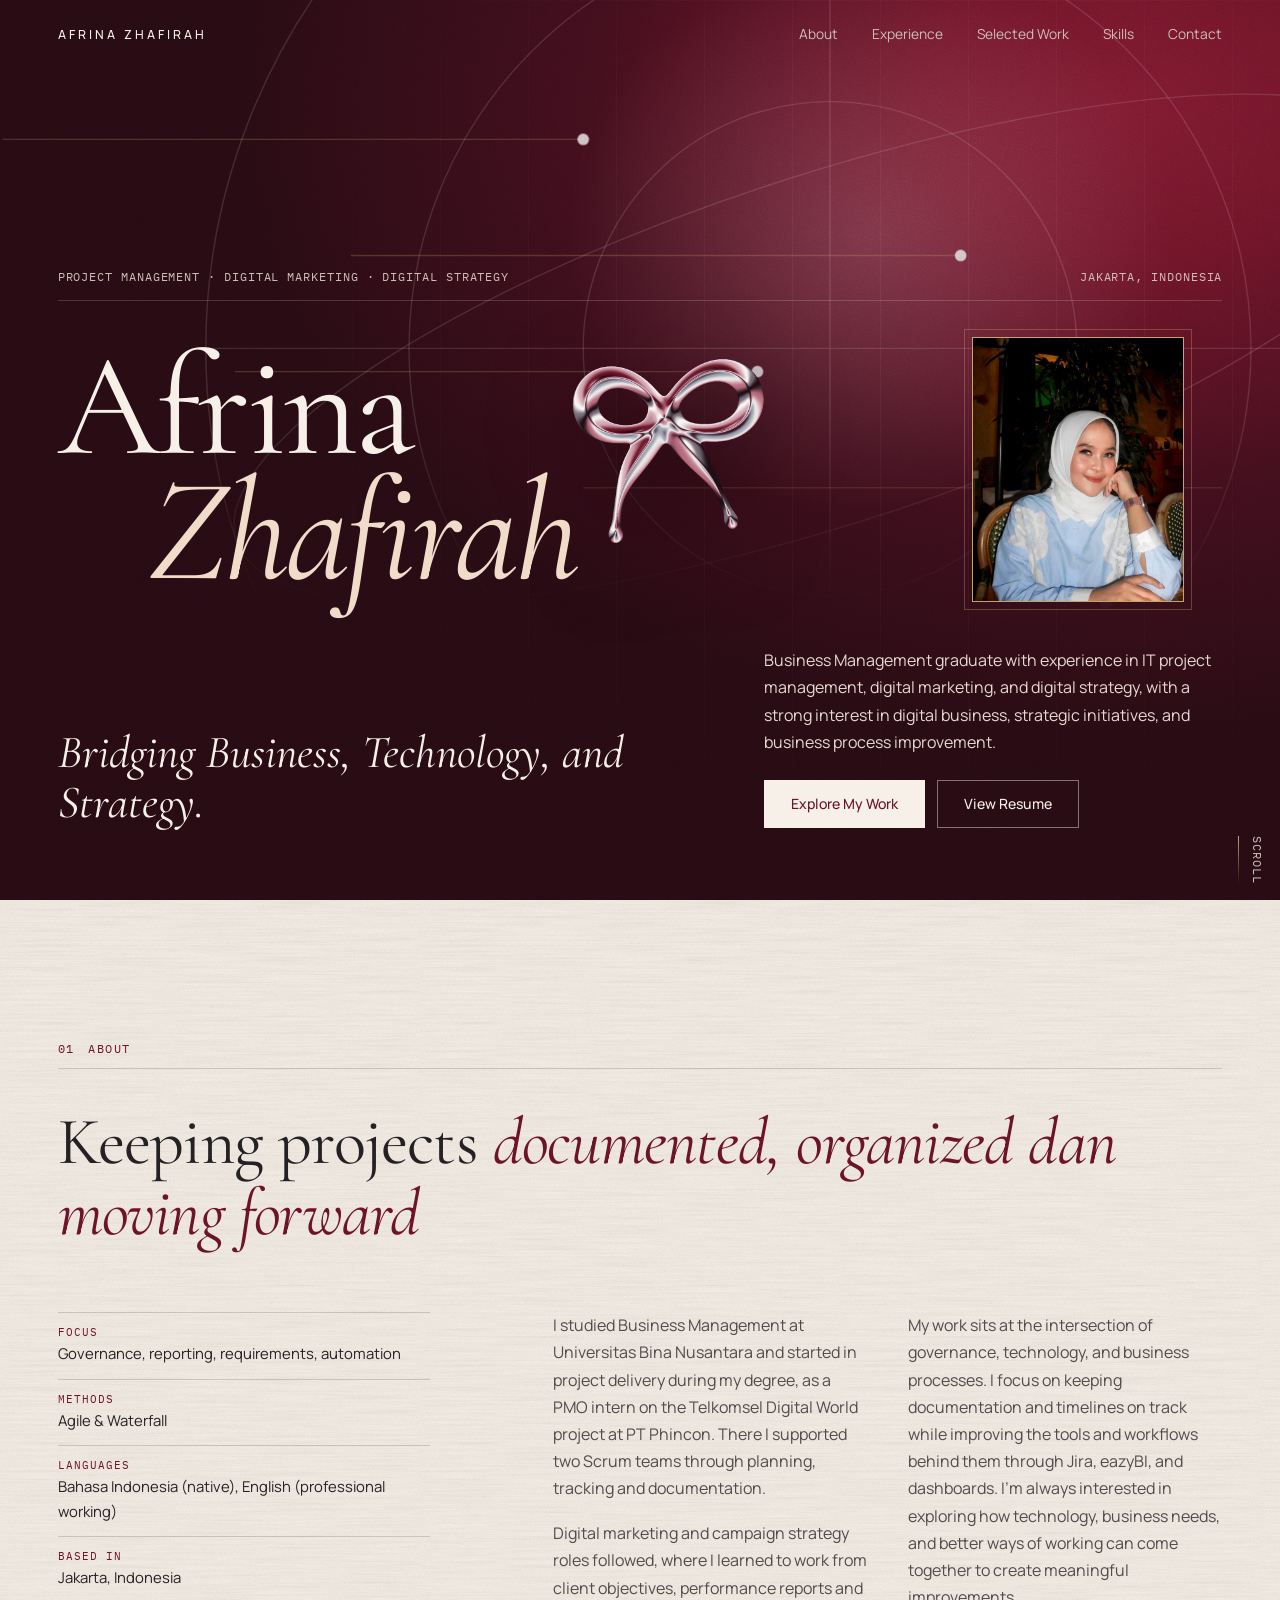
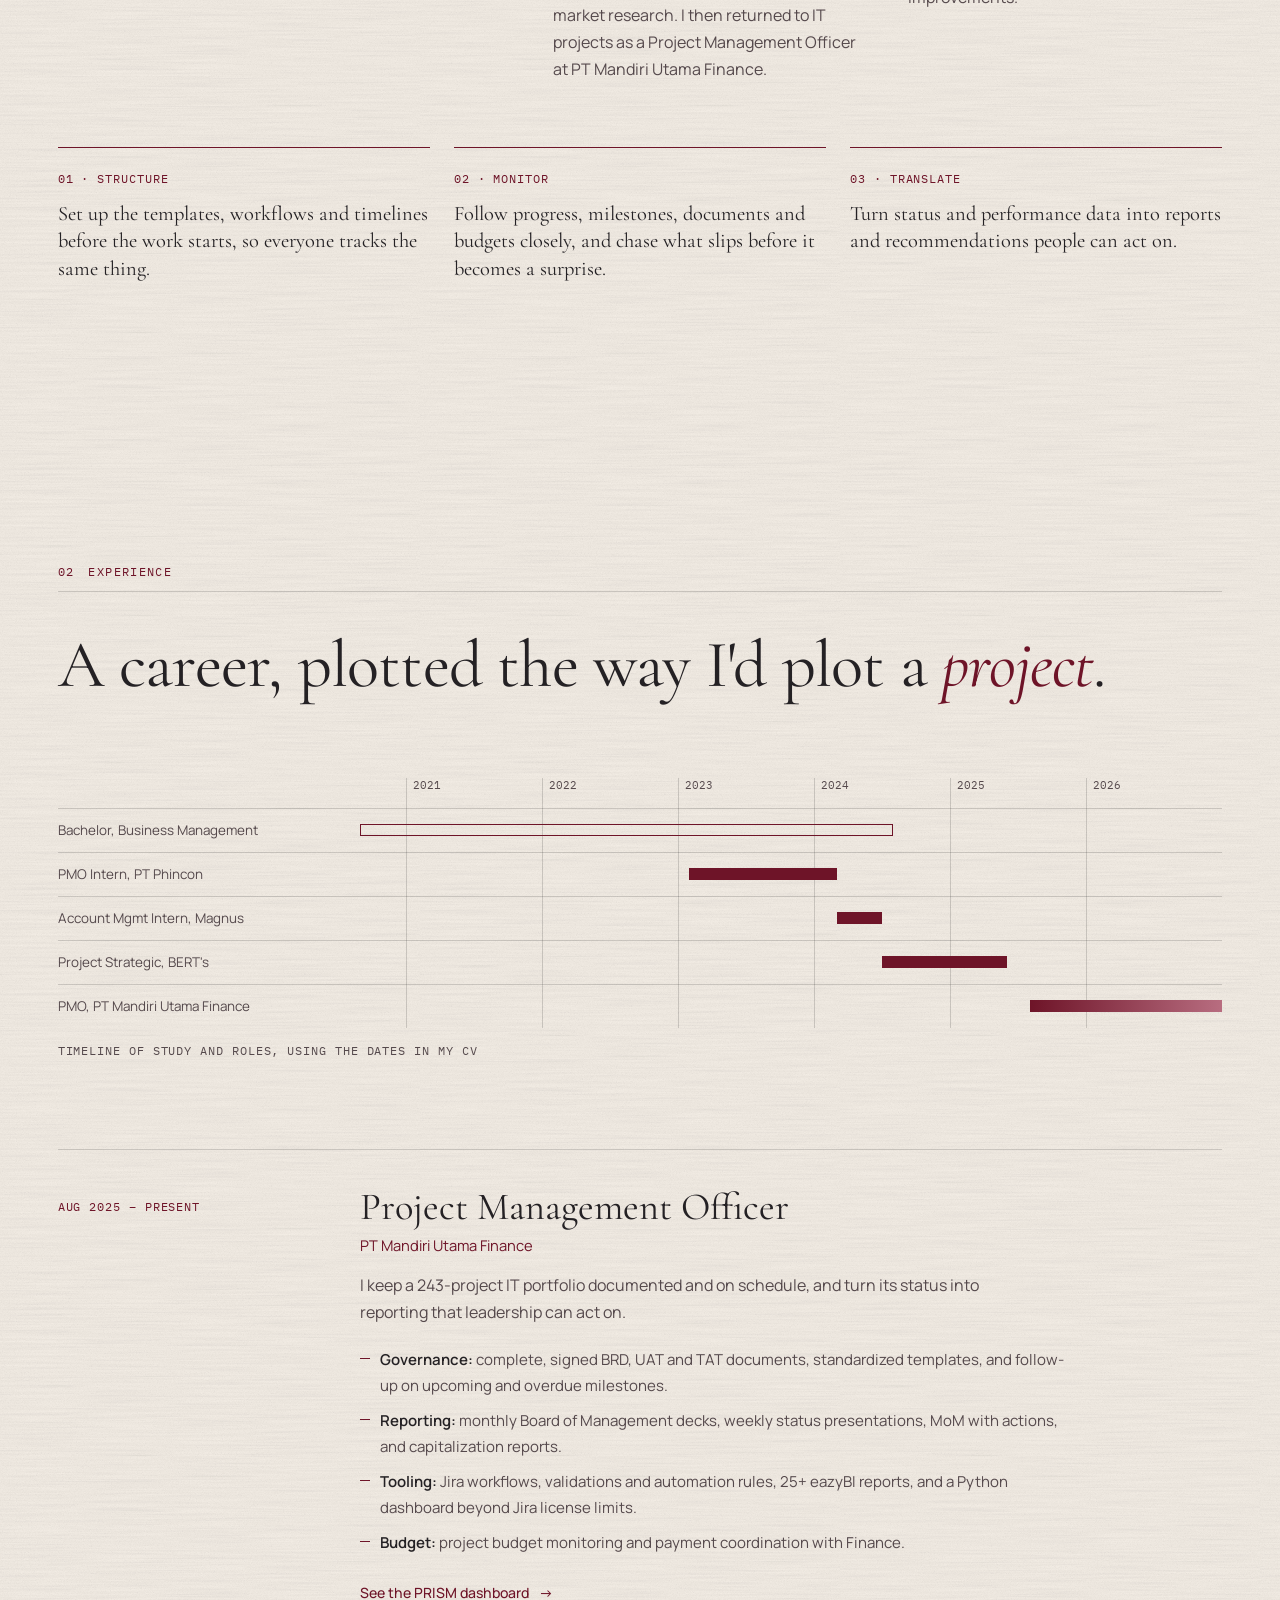
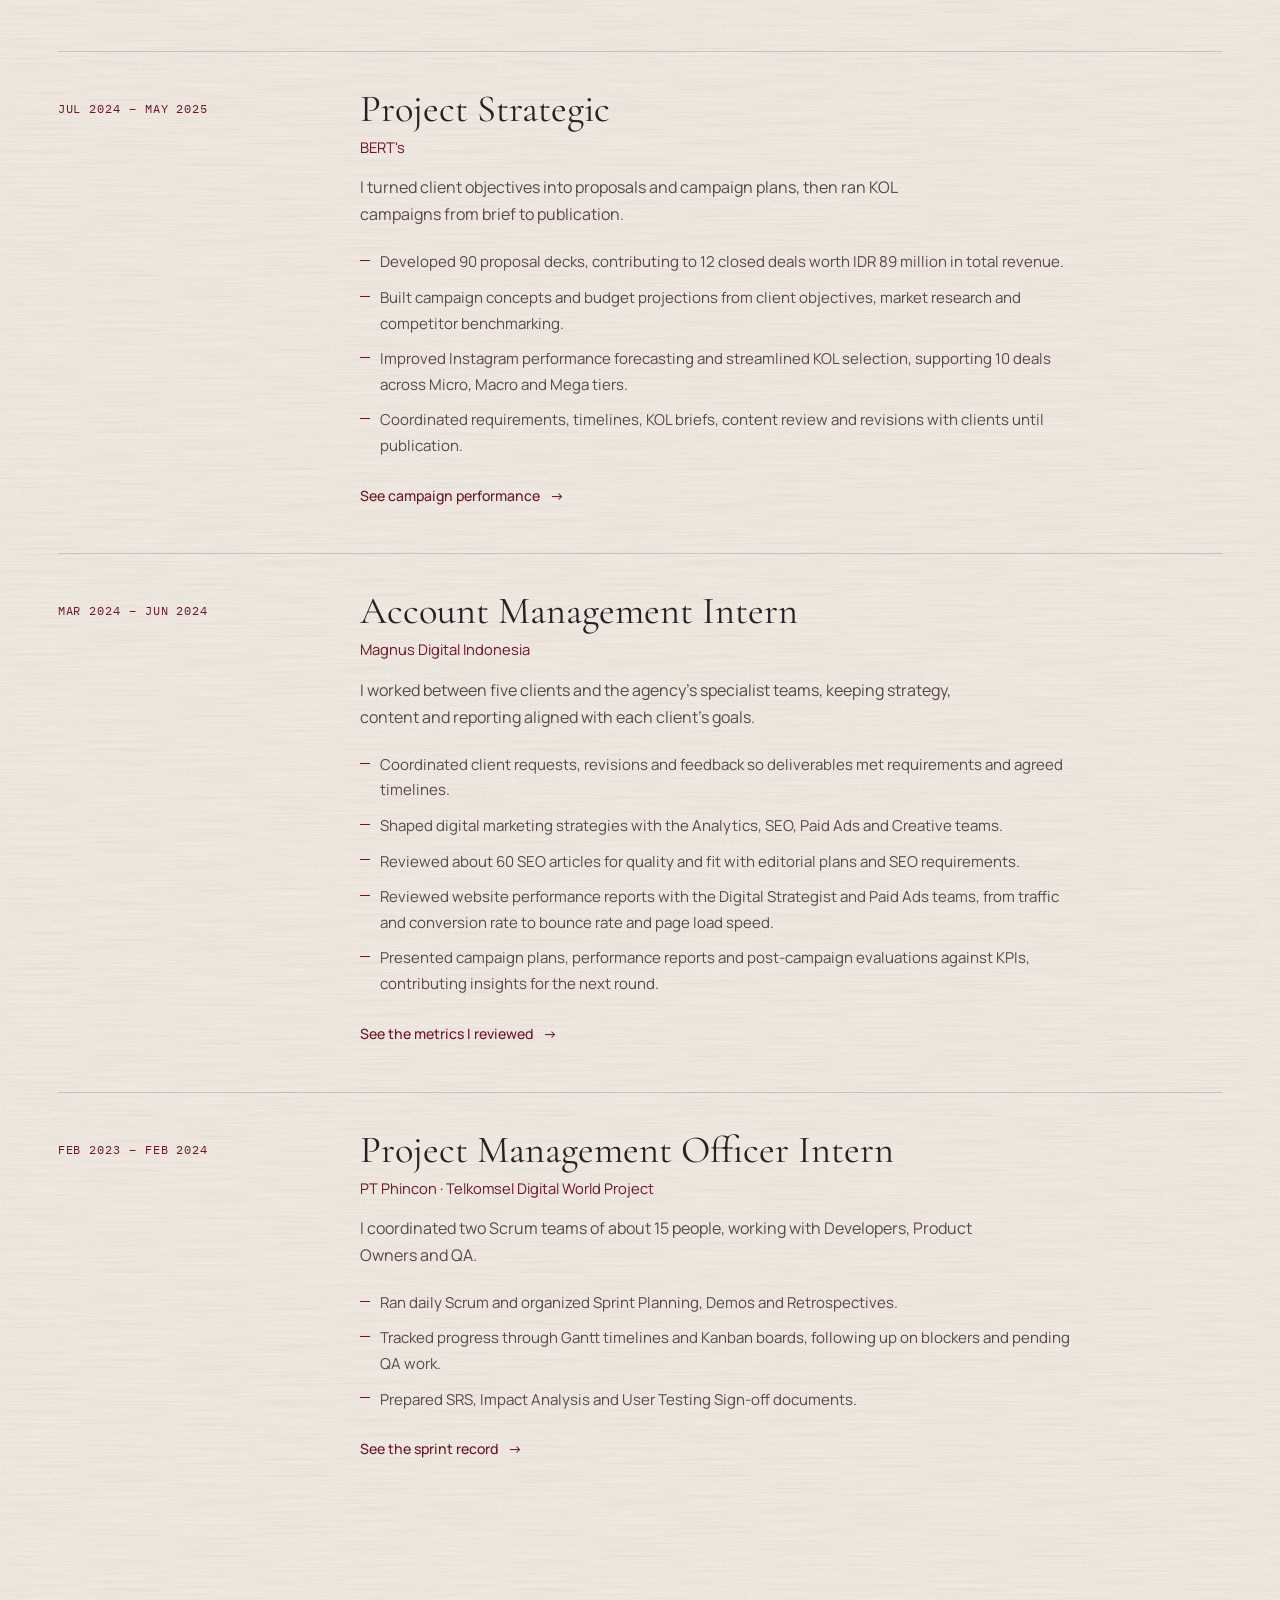
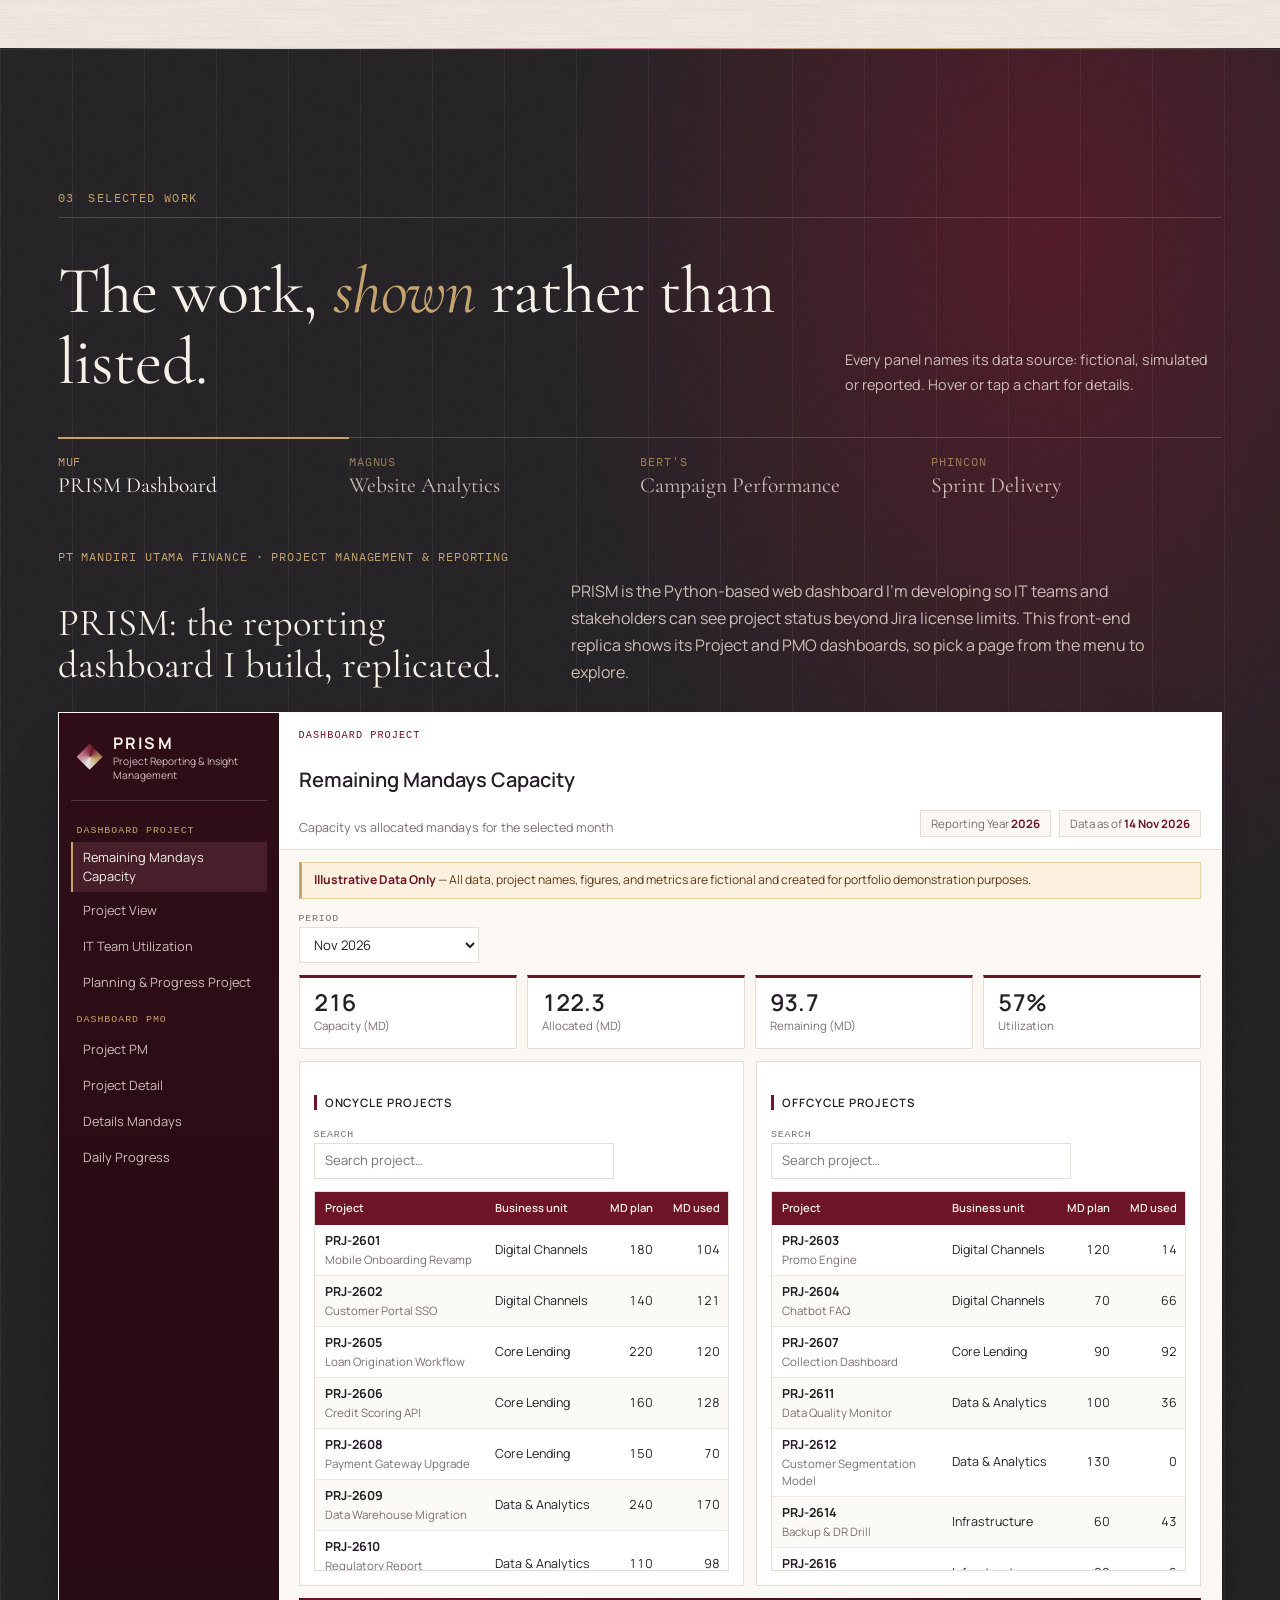
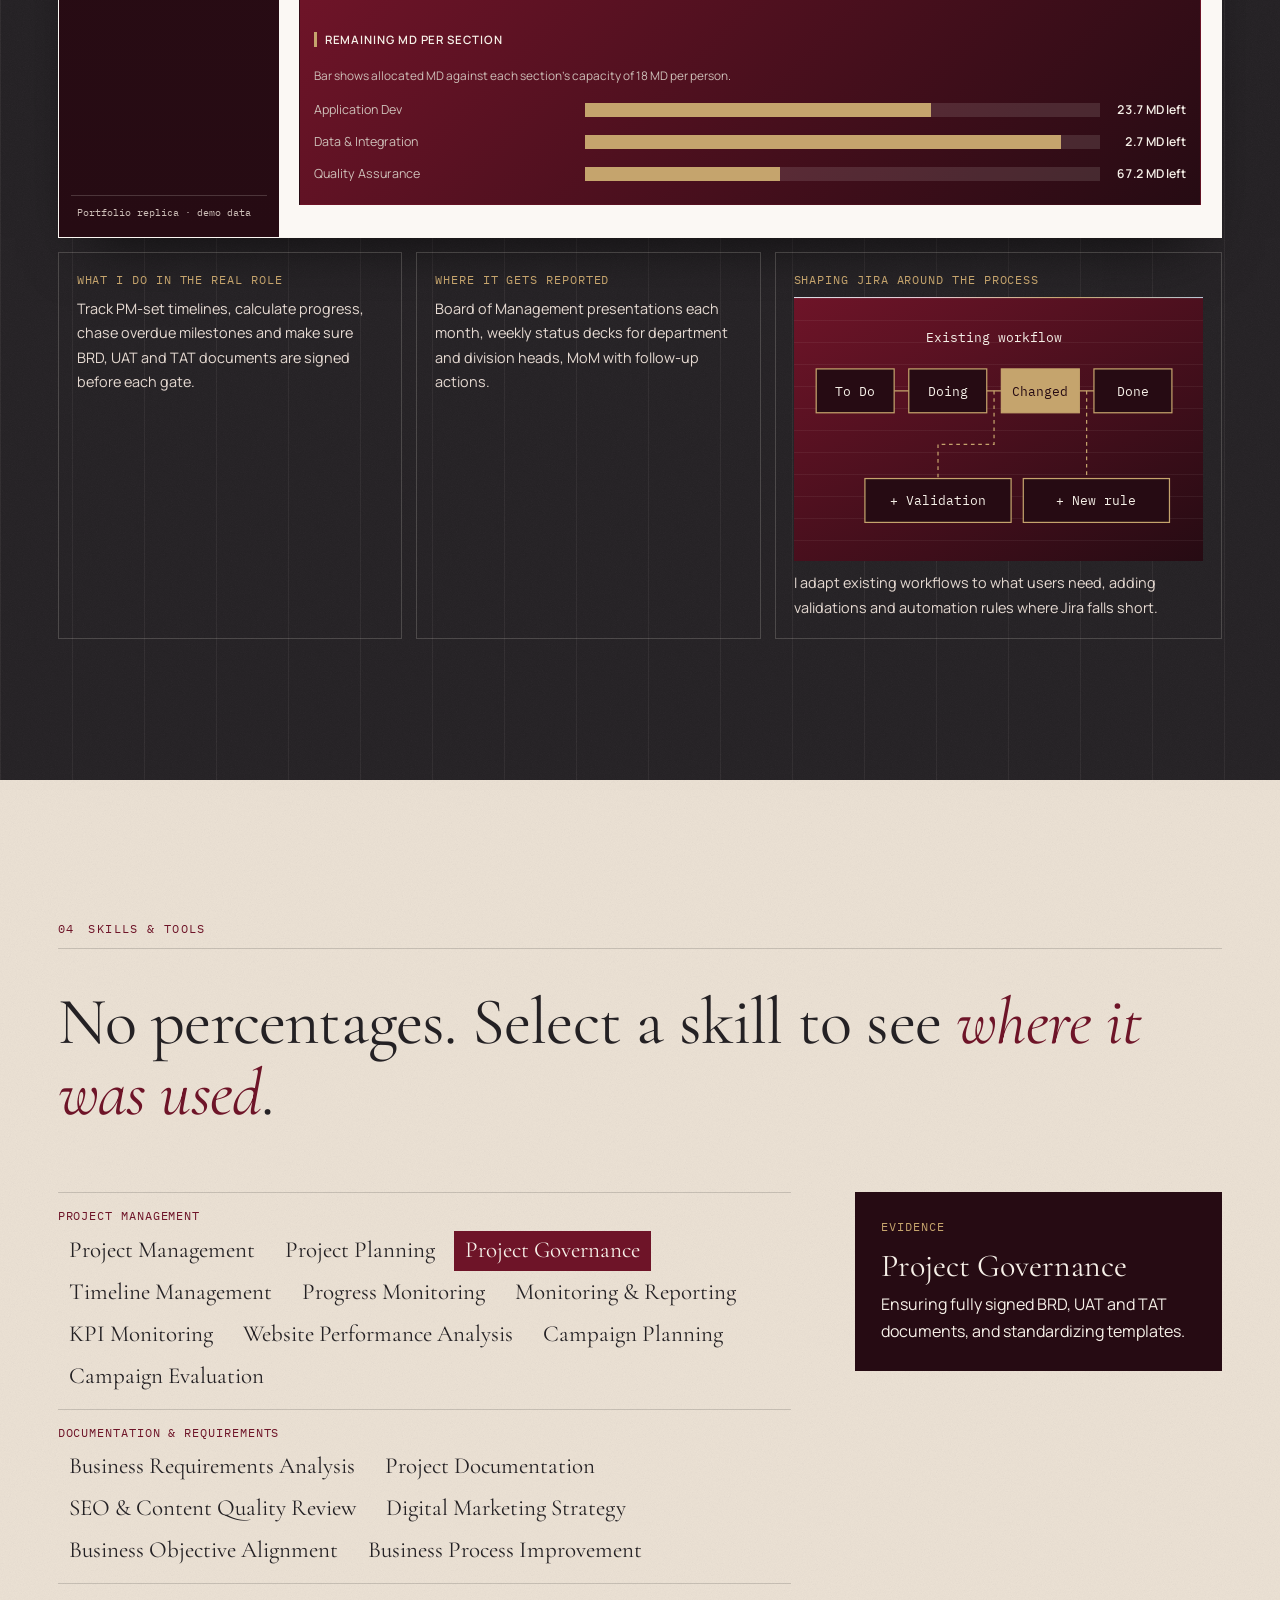
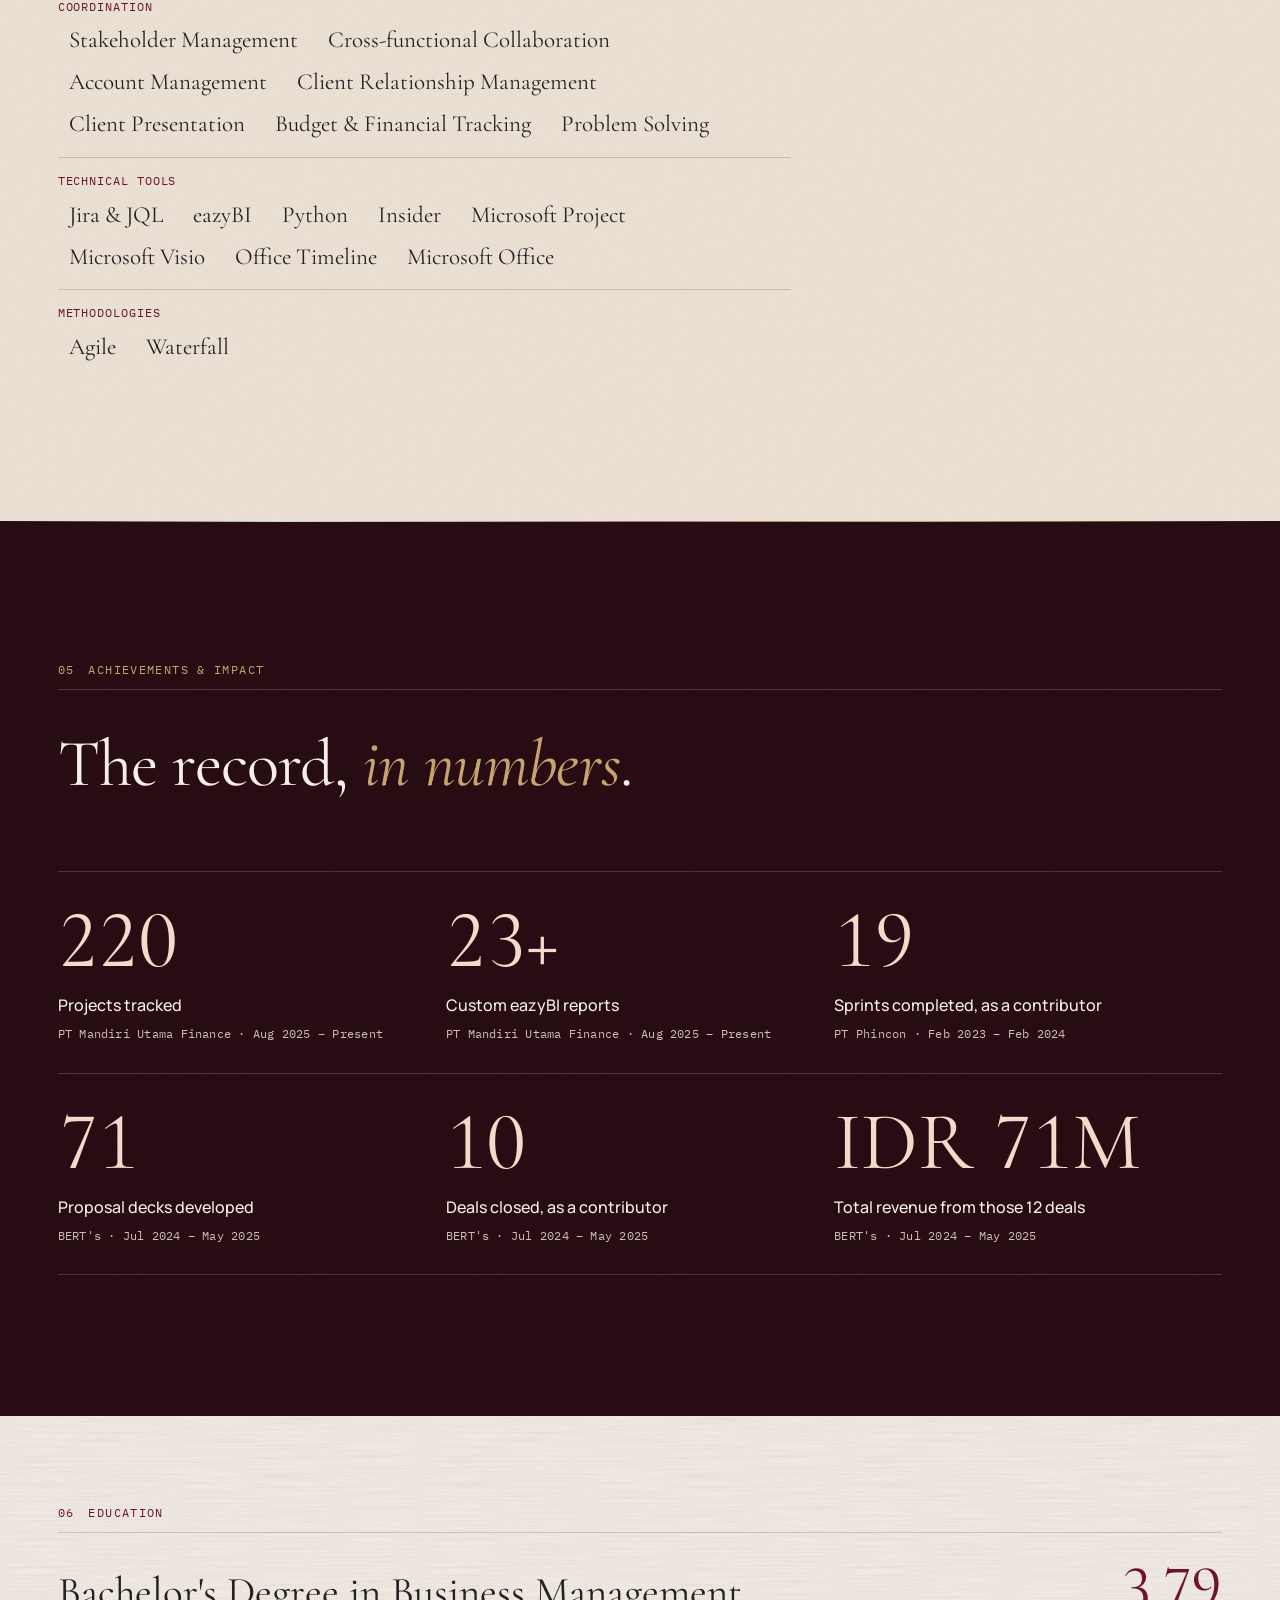
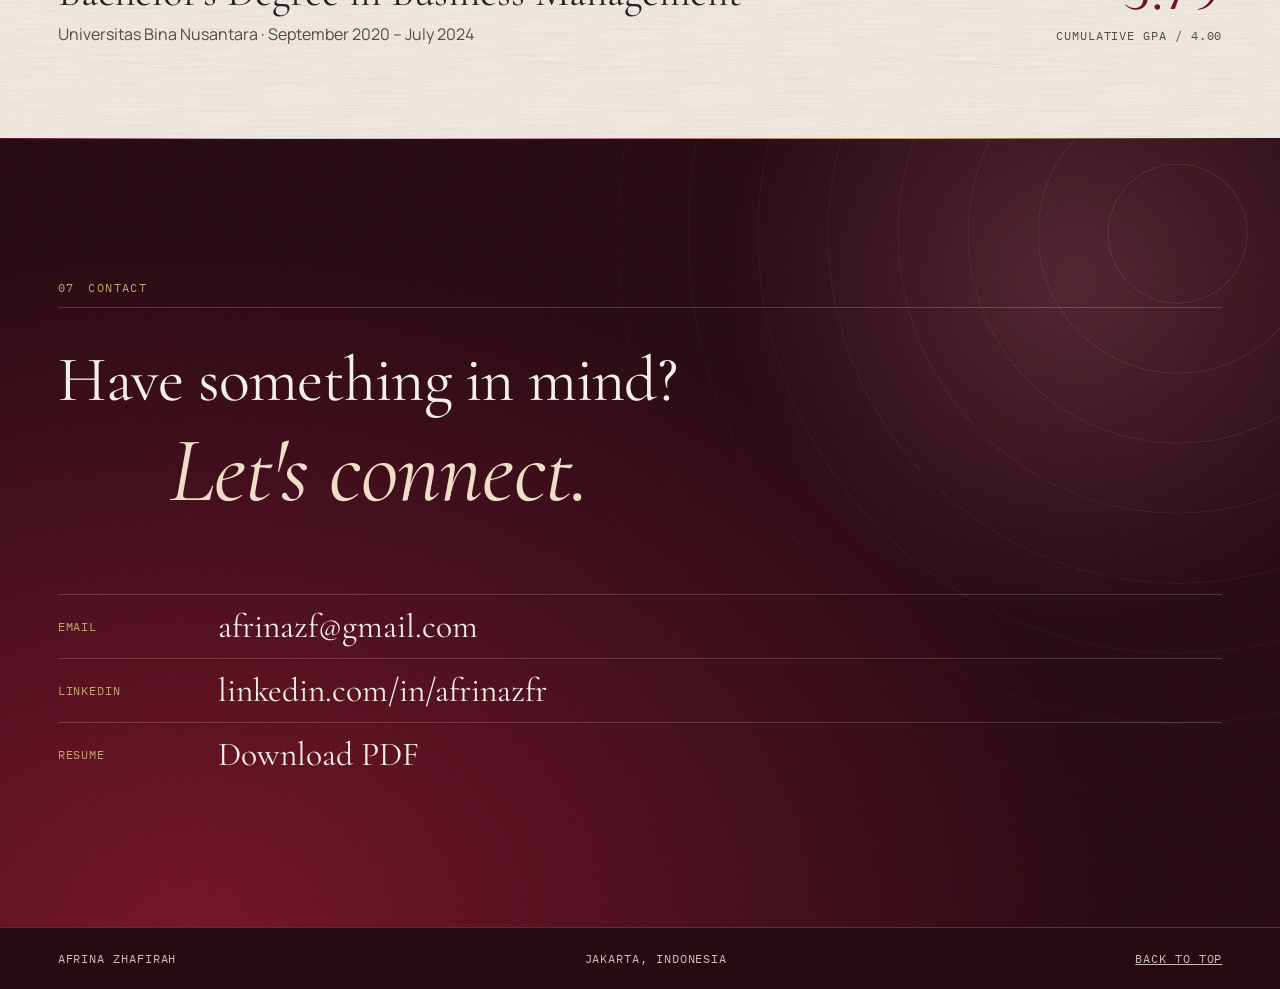
==== commit cf78f26b: "Add files via upload pita update" ====
--- a/index.html
+++ b/index.html
@@ -19,7 +19,7 @@
   <link rel="preconnect" href="https://fonts.googleapis.com">
   <link rel="preconnect" href="https://fonts.gstatic.com" crossorigin>
   <link href="https://fonts.googleapis.com/css2?family=Cormorant+Garamond:ital,wght@0,400;0,500;0,600;1,400;1,500&family=IBM+Plex+Mono:wght@400;500&family=Manrope:wght@400;500;600&display=swap" rel="stylesheet">
-  <link rel="stylesheet" href="css/styles.css">
+  <link rel="stylesheet" href="css/styles.css?v=20261115d">
   <script>document.documentElement.classList.add('js')</script>
 </head>
 <body>
@@ -59,7 +59,7 @@
       </svg>
       <div class="wrap hero__body">
         <p class="mono hero__tag"><span>Project Management · Digital Marketing · Digital Strategy</span><span>Jakarta, Indonesia</span></p>
-        <div class="hero__top">
+        <div class="hero__top">
           <img class="chrome" src="assets/chrome.png" alt="" width="900" height="900" aria-hidden="true">
           <h1 class="hero__name"><span>Afrina</span> <em>Zhafirah</em></h1>
           <!-- Portrait: save your photo as assets/portrait.jpg and it replaces this placeholder. -->
@@ -418,10 +418,10 @@
     <div class="wrap mono"><span>Afrina Zhafirah</span><span>Jakarta, Indonesia</span><a href="#top">Back to top</a></div>
   </footer>
 
-  <script src="js/data.js"></script>
-  <script src="js/work.js"></script>
-  <script src="js/prism.js"></script>
-  <script src="js/main.js"></script>
-  <script src="js/cursor.js"></script>
+  <script src="js/data.js?v=20261115d"></script>
+  <script src="js/work.js?v=20261115d"></script>
+  <script src="js/prism.js?v=20261115d"></script>
+  <script src="js/main.js?v=20261115d"></script>
+  <script src="js/cursor.js?v=20261115d"></script>
 </body>
 </html>
--- a/css/styles.css
+++ b/css/styles.css
@@ -299,8 +299,9 @@
 .hero__lines .bars path { stroke-opacity: .24; }
 .hero__lines .nodes circle { fill: #e7dfe0; }
 .hero__top { position: relative; }
-.hero__name, .portrait { position: relative; z-index: 1; }
-.chrome { position: absolute; z-index: 0; left: 43%; top: -9%; width: min(34vw, 62vh); height: auto; filter: drop-shadow(0 24px 40px rgba(20, 4, 10, .55)); animation: float 11s ease-in-out infinite; }
+.hero__name, .portrait { position: relative; z-index: 1; }
+.hero__foot { position: relative; z-index: 2; }
+.chrome { position: absolute; z-index: 0; left: 40%; top: -12%; width: min(22vw, 40vh); height: auto; filter: drop-shadow(0 24px 40px rgba(20, 4, 10, .55)); animation: float 11s ease-in-out infinite; }
 @keyframes float { 50% { transform: translateY(-9px) rotate(1.2deg); } }
 
 .sec--ivory::before { opacity: .15; background-image: var(--grain); }
@@ -344,7 +345,7 @@
 
 @media (max-width: 680px) {
   #experience .gantt__name { background: var(--ivory); }
-  .chrome { left: auto; right: -14%; top: auto; bottom: -6%; width: 62vw; }
+  .chrome { left: auto; right: 2%; top: auto; bottom: -4%; width: 44vw; }
   .hero::before { background-size: 56px 56px; }
 }
 
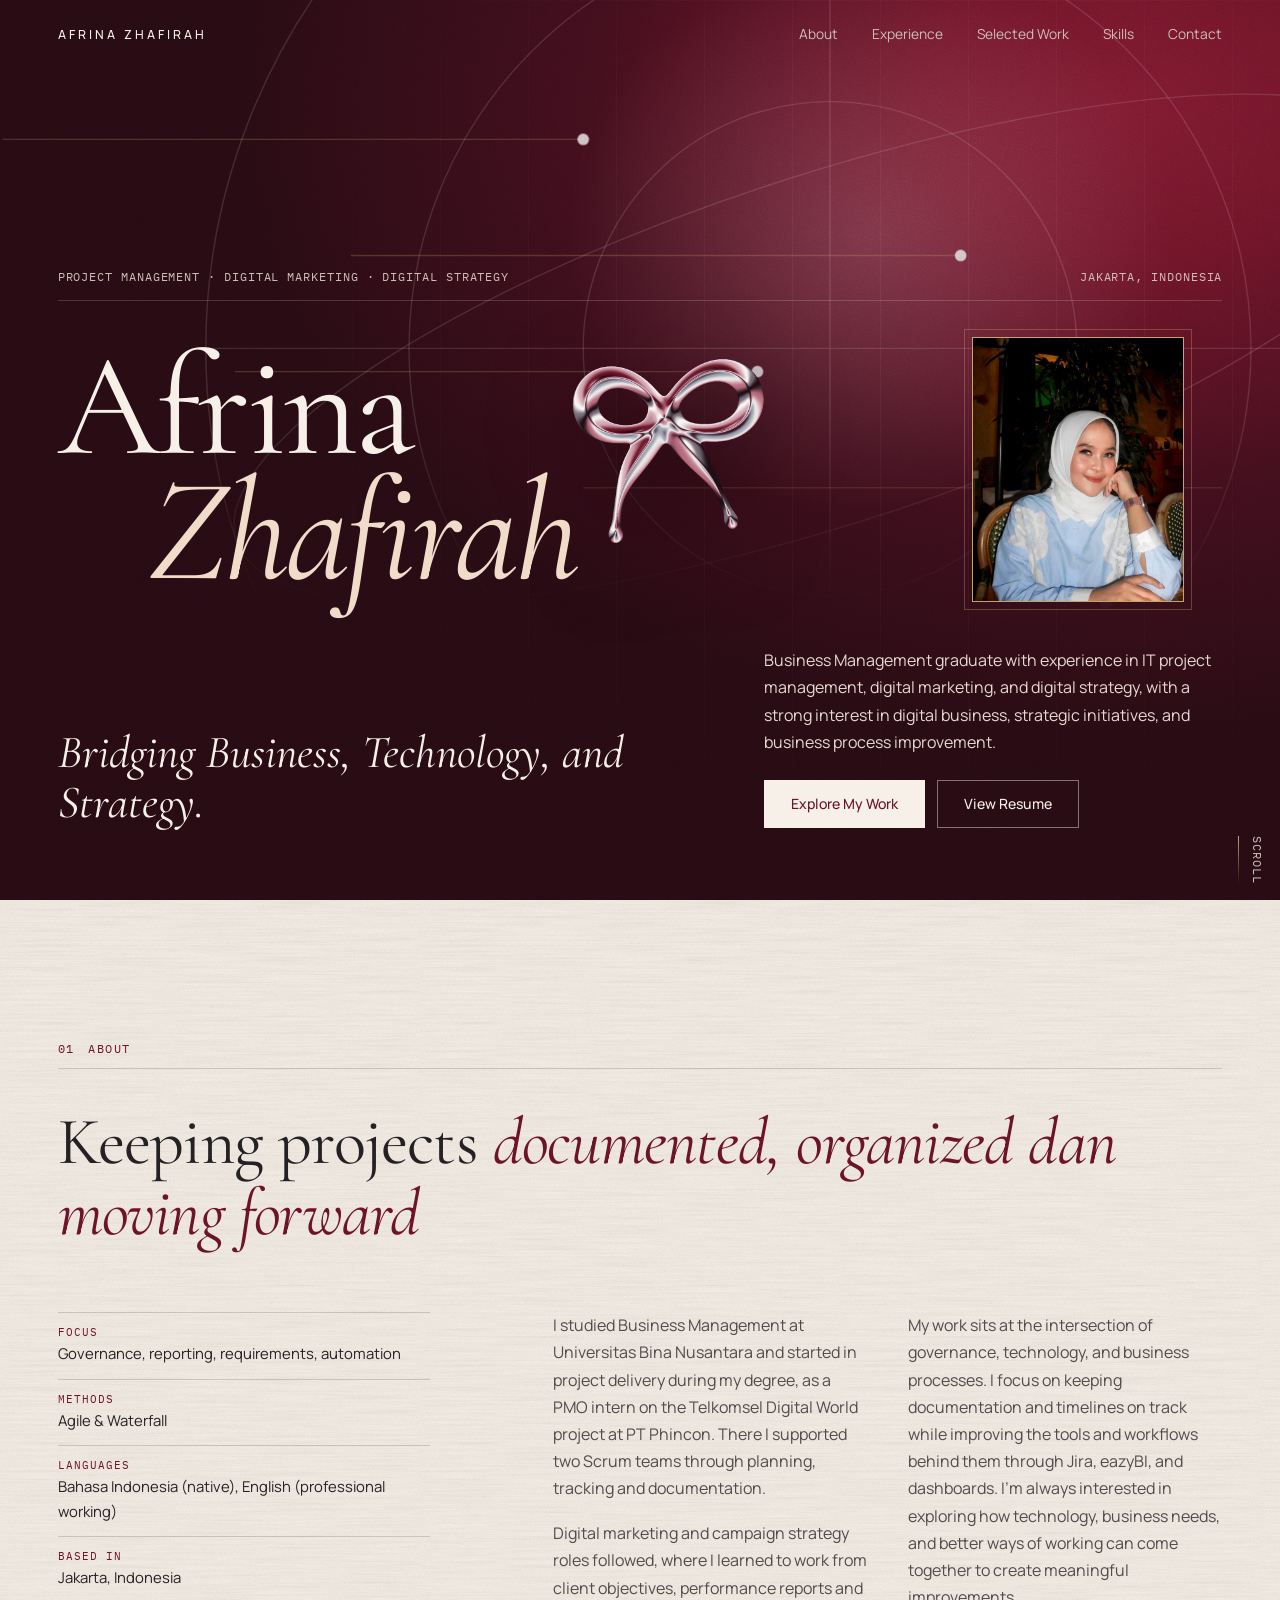
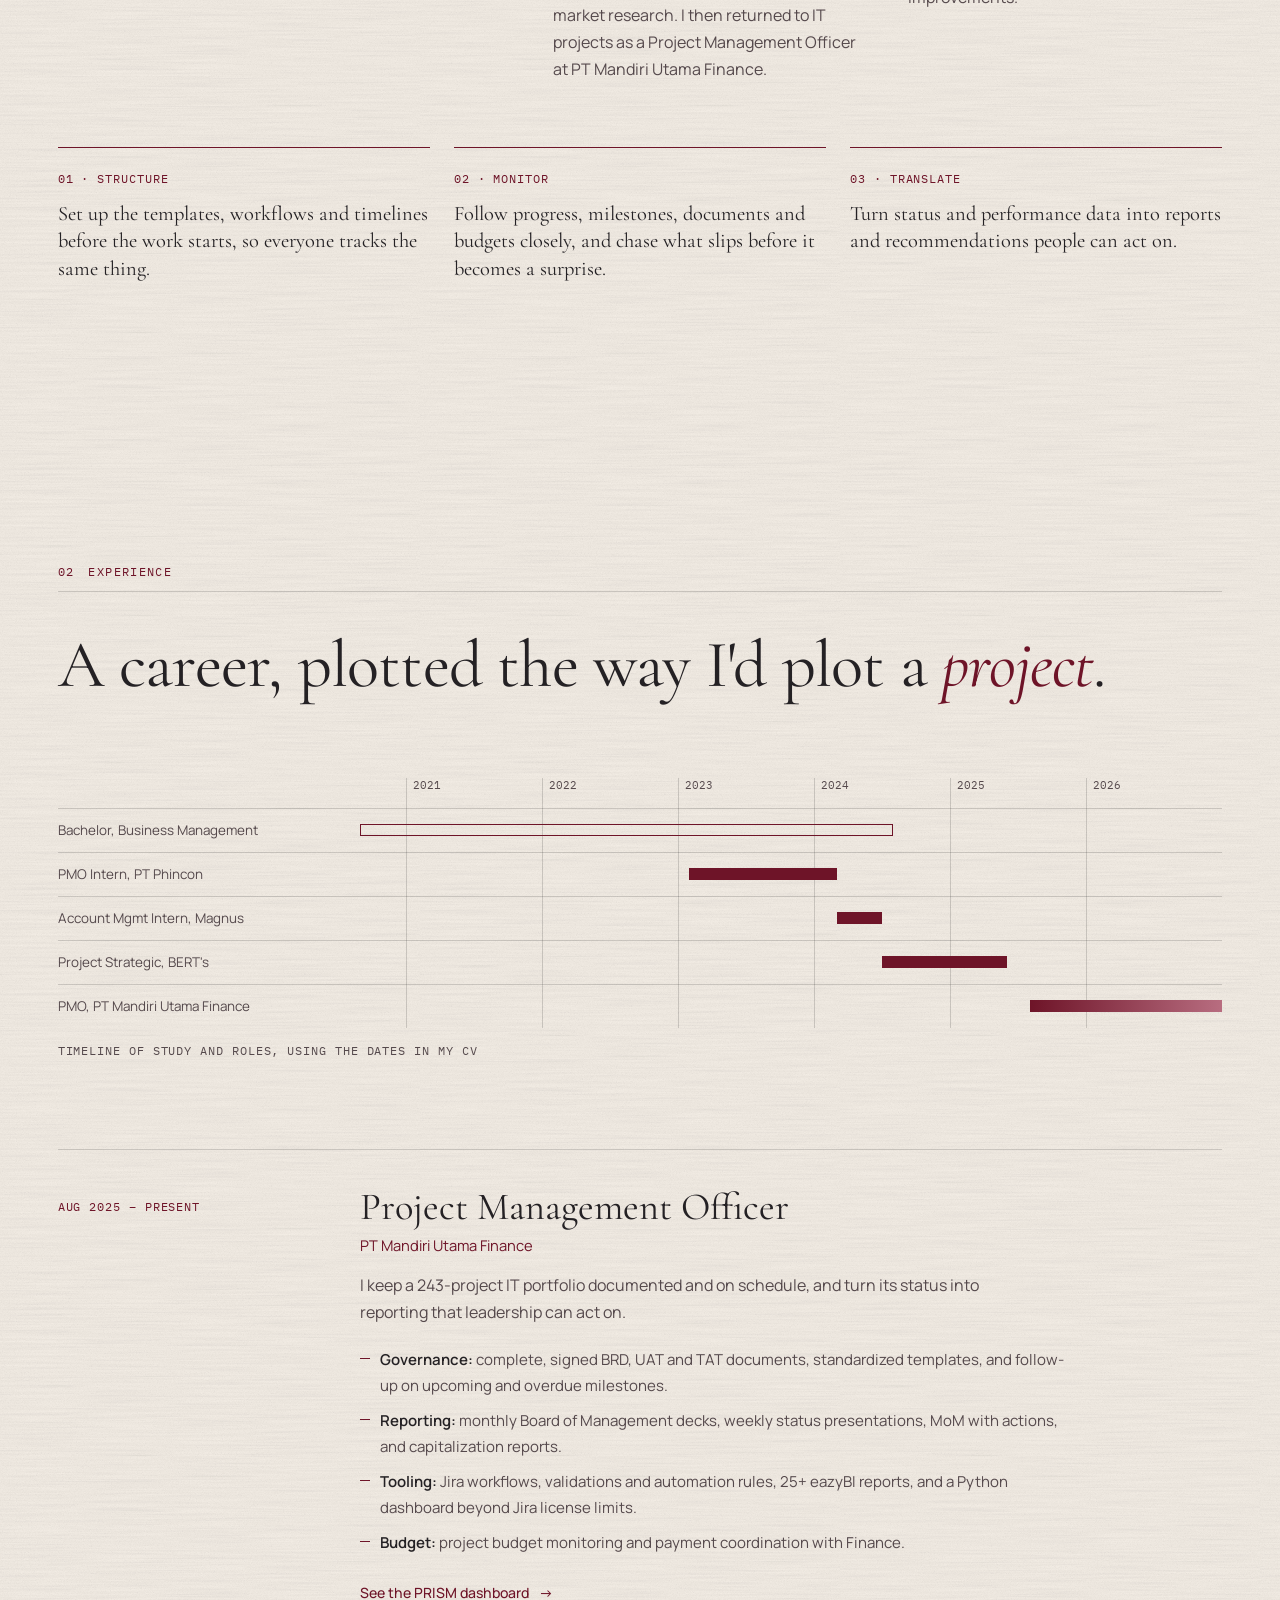
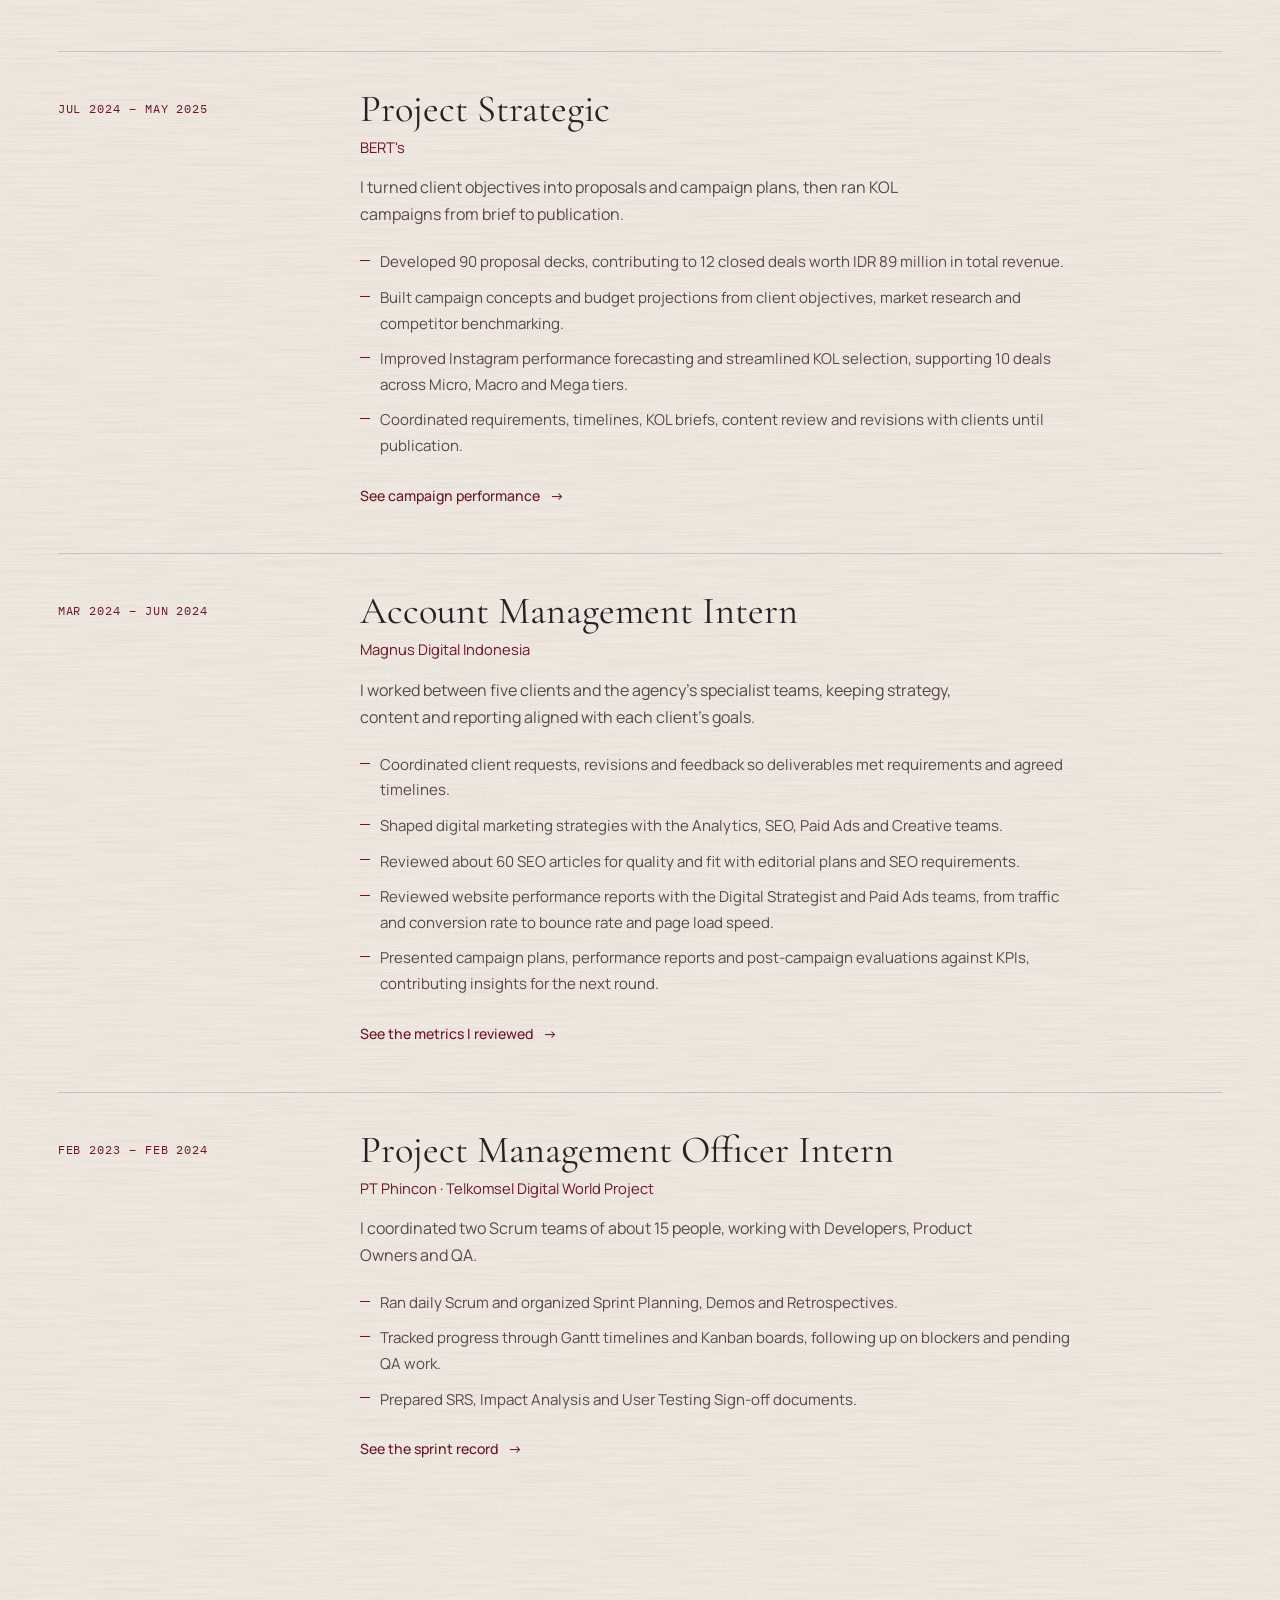
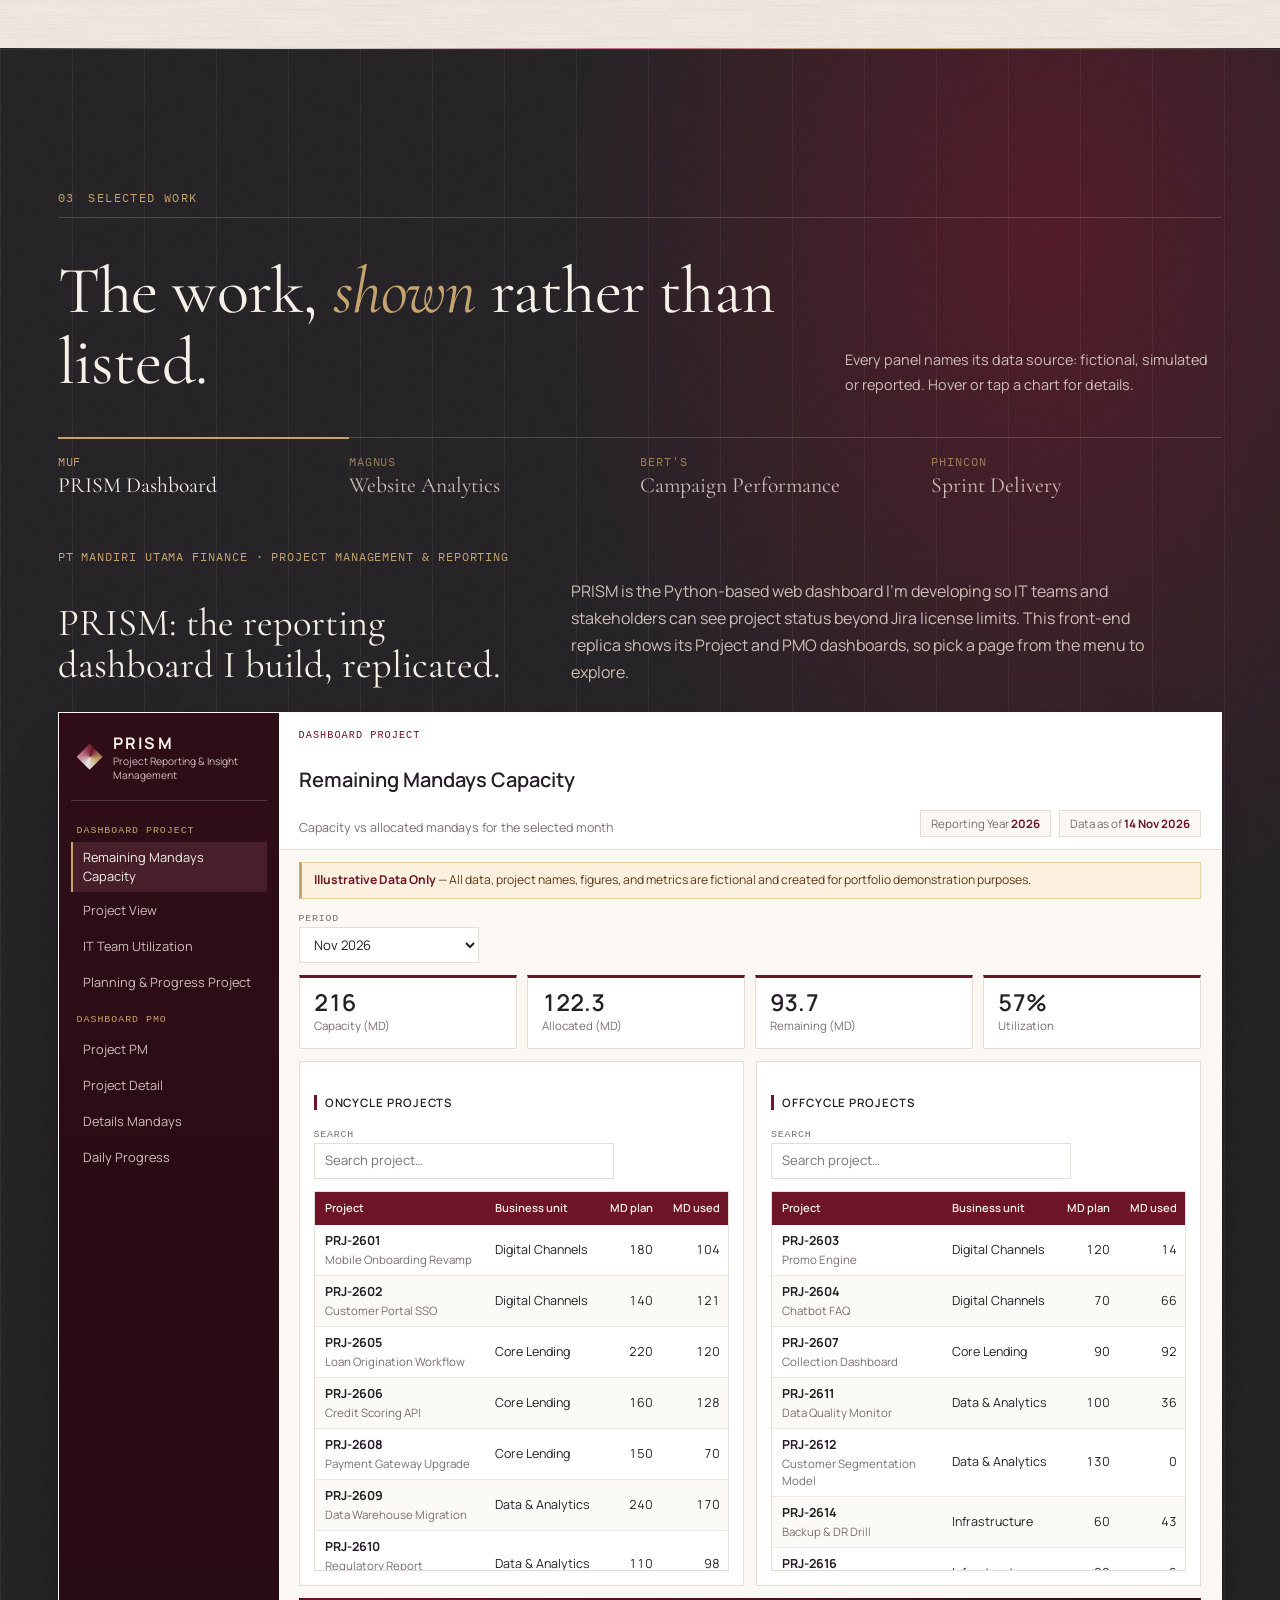
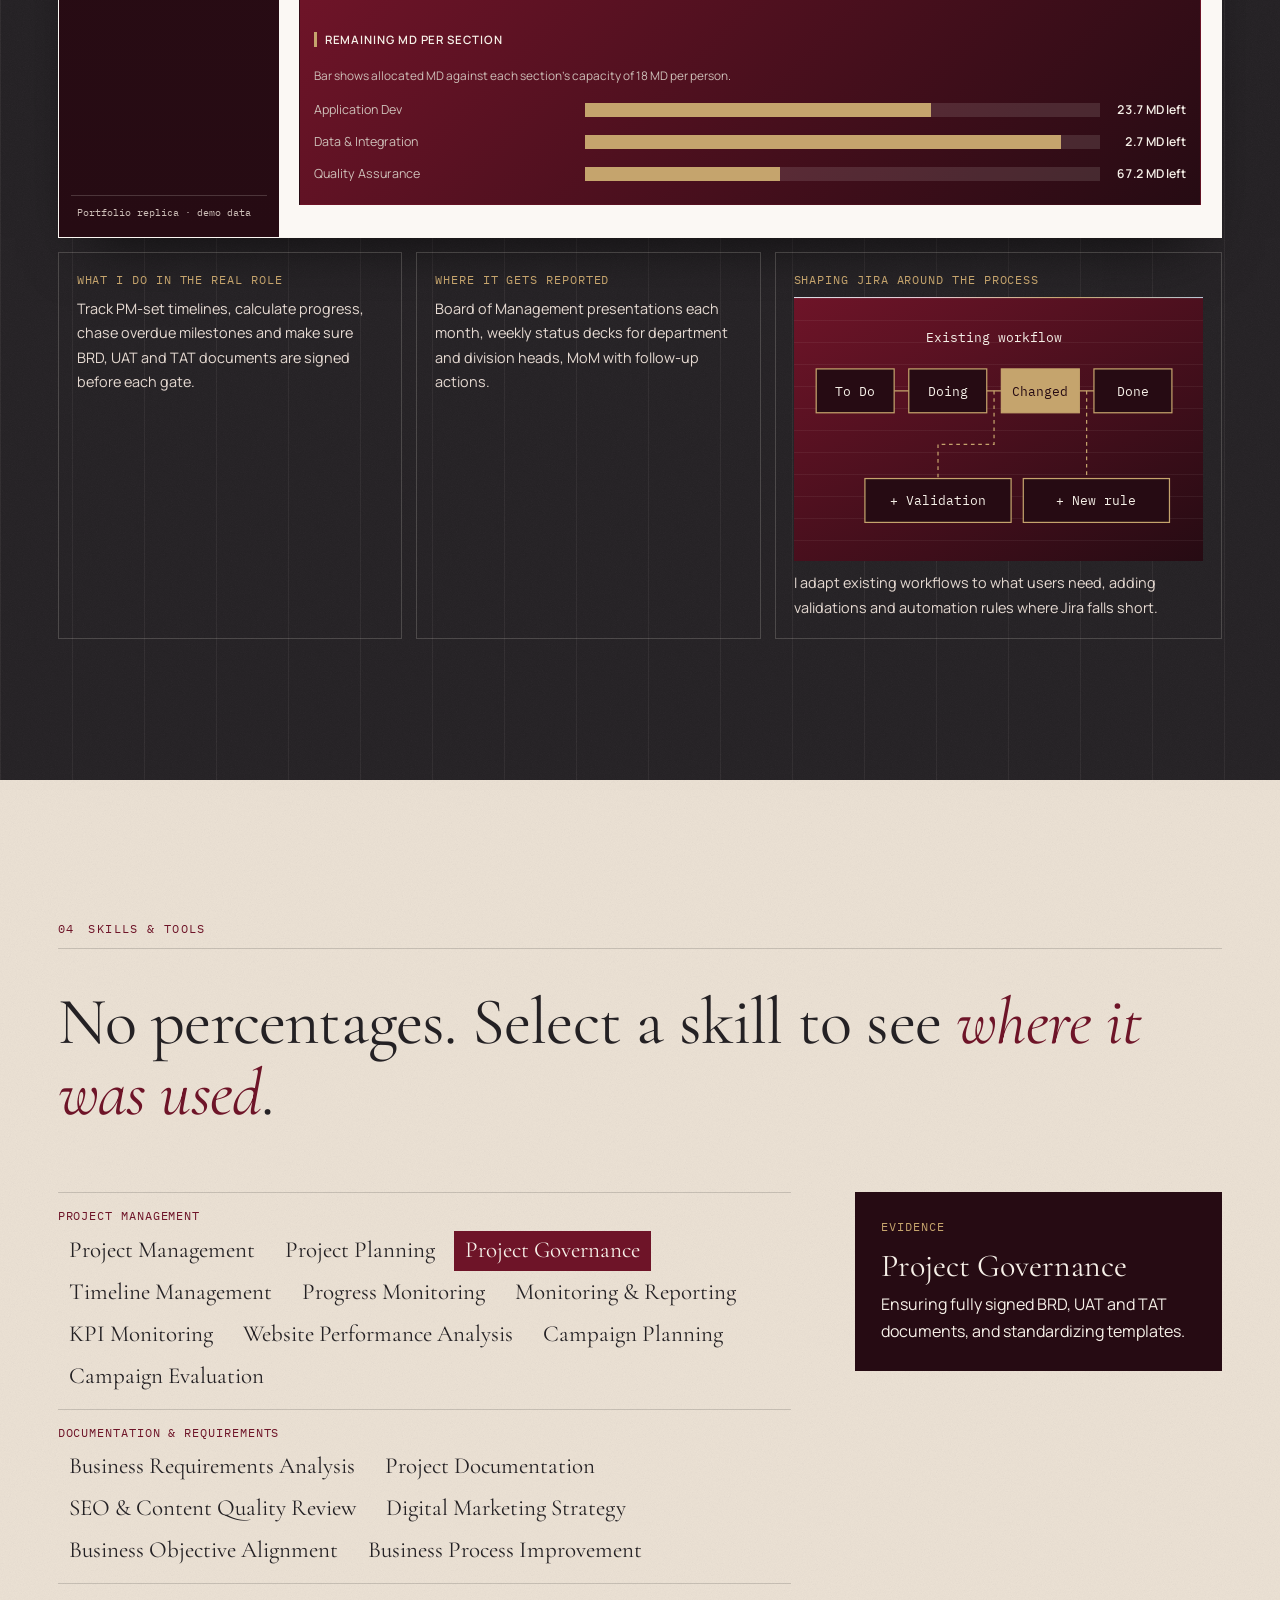
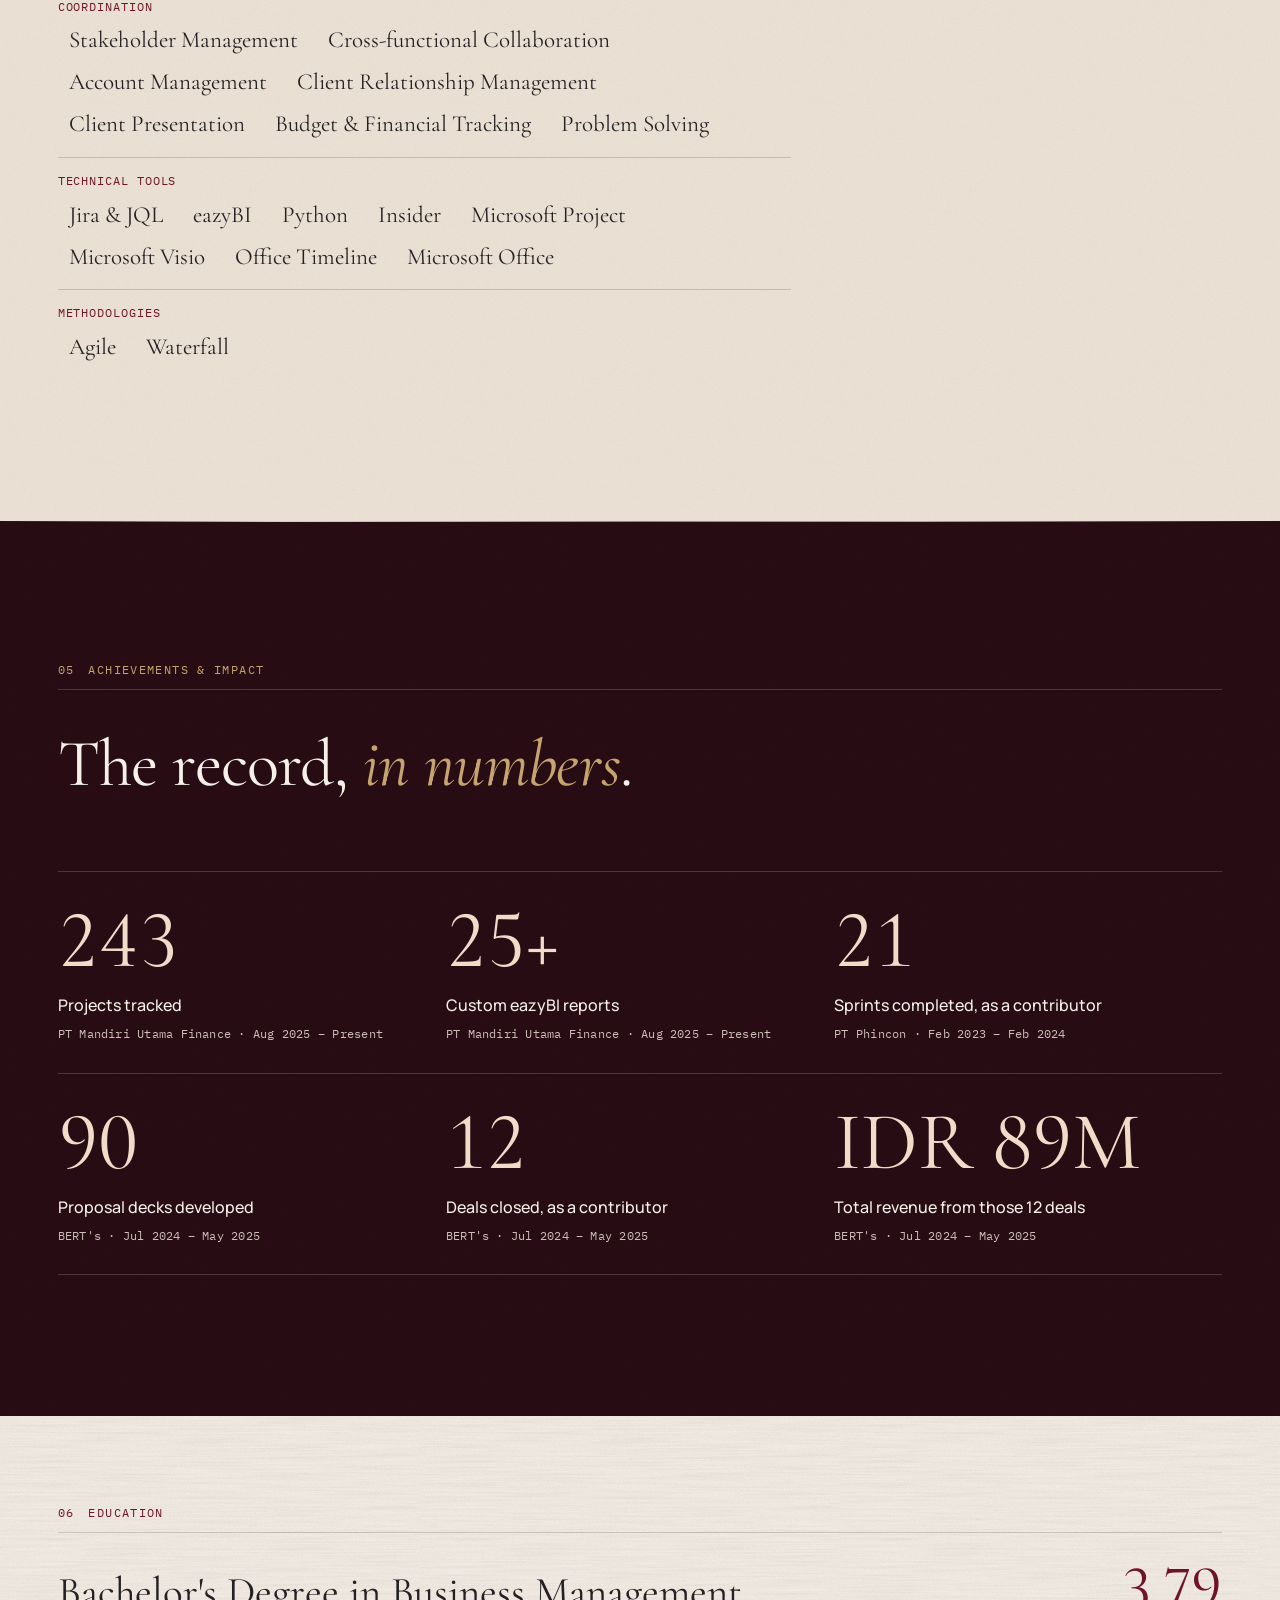
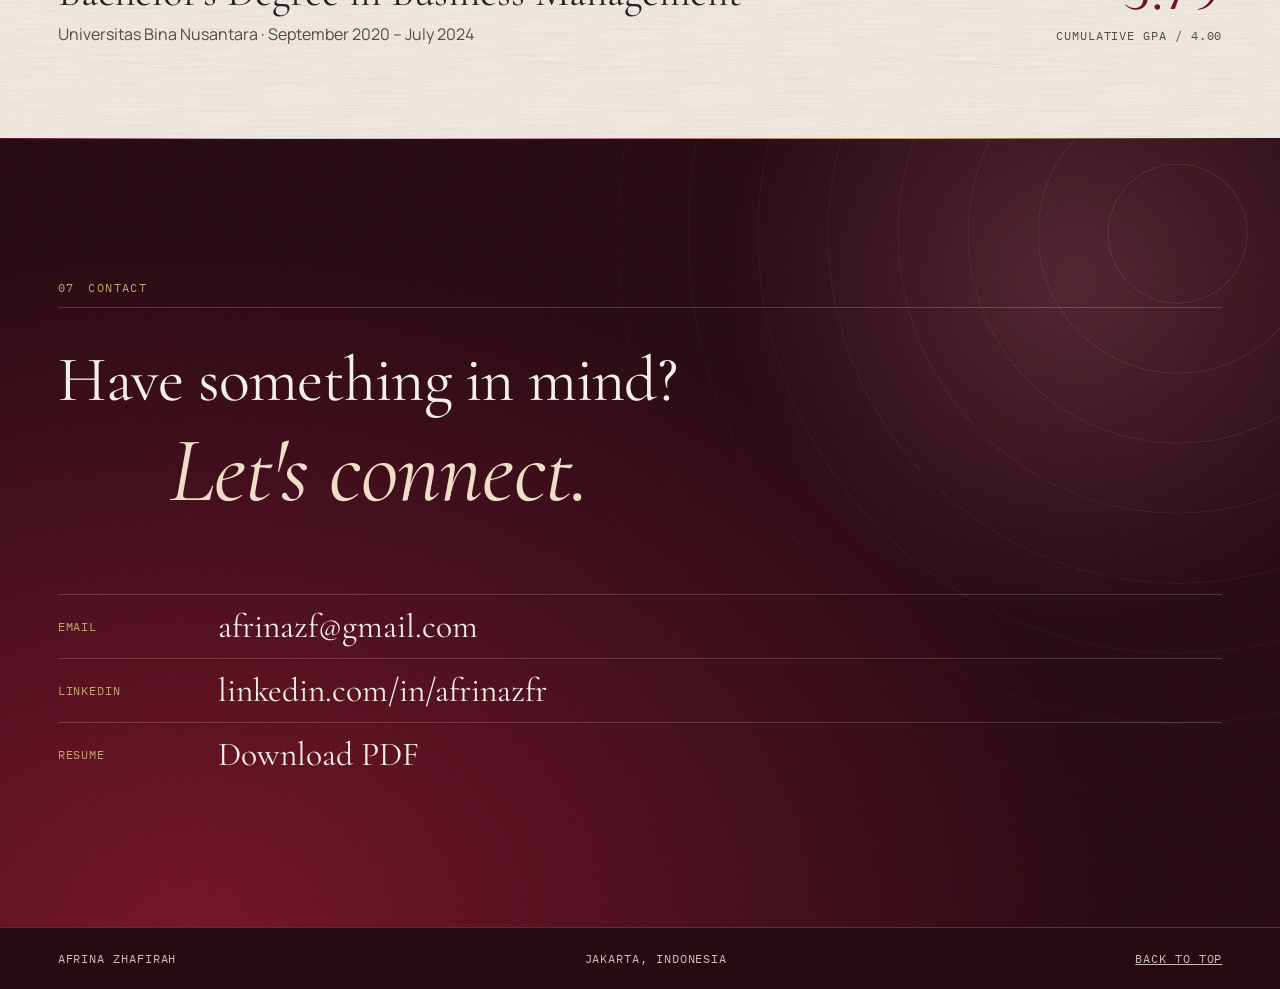
==== commit b5c7507b: "Add files via upload index bow" ====
--- a/index.html
+++ b/index.html
@@ -60,12 +60,12 @@
       <div class="wrap hero__body">
         <p class="mono hero__tag"><span>Project Management · Digital Marketing · Digital Strategy</span><span>Jakarta, Indonesia</span></p>
         <div class="hero__top">
-          <img class="chrome" src="assets/chrome.png" alt="" width="900" height="900" aria-hidden="true">
+          <img class="chrome" src="assets/chrome.png?v=bow2" alt="" width="900" height="900" aria-hidden="true">
           <h1 class="hero__name"><span>Afrina</span> <em>Zhafirah</em></h1>
           <!-- Portrait: save your photo as assets/portrait.jpg and it replaces this placeholder. -->
           <figure class="portrait">
             <figcaption class="mono">Portrait placeholder</figcaption>
-            <img src="assets/portrait.jpg" alt="Portrait of Afrina Zhafirah" onerror="this.remove()">
+            <img src="assets/portrait.jpg?v=2" alt="Portrait of Afrina Zhafirah" onerror="this.remove()">
           </figure>
         </div>
         <div class="hero__foot">
